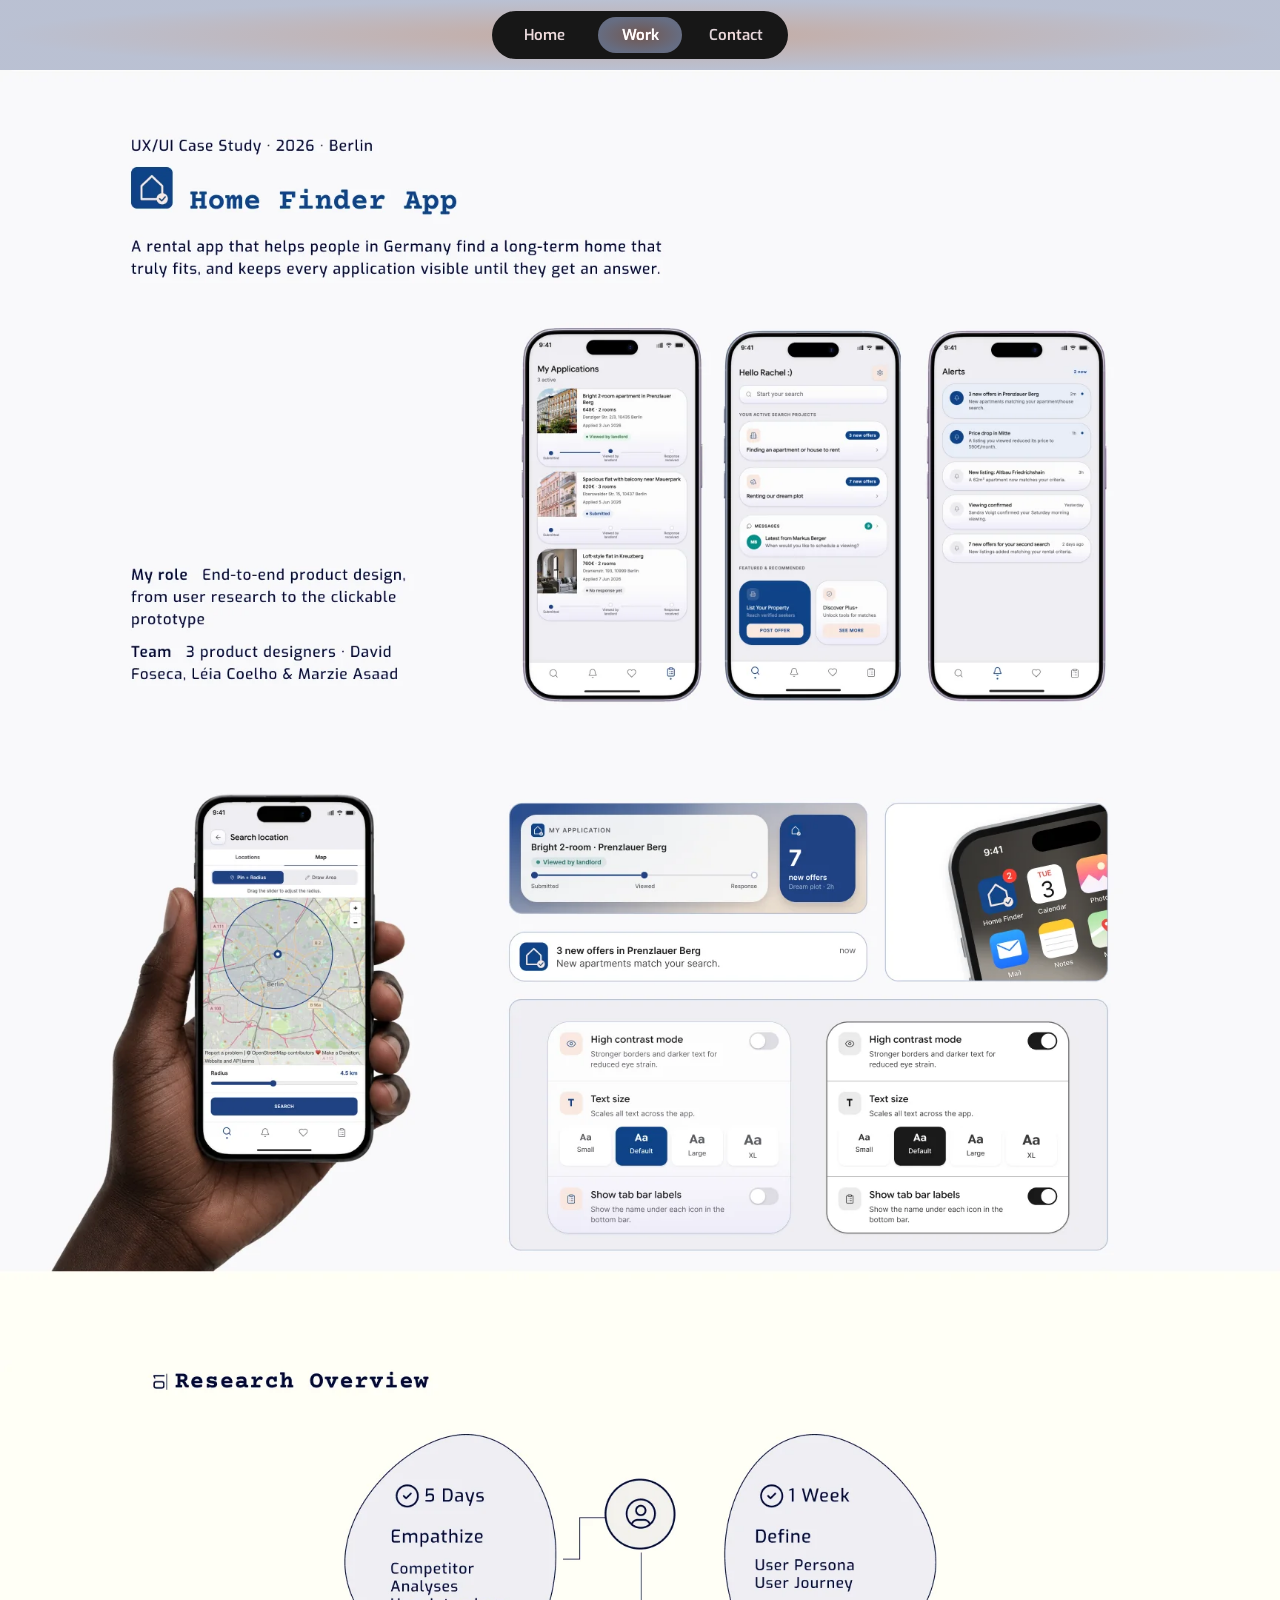
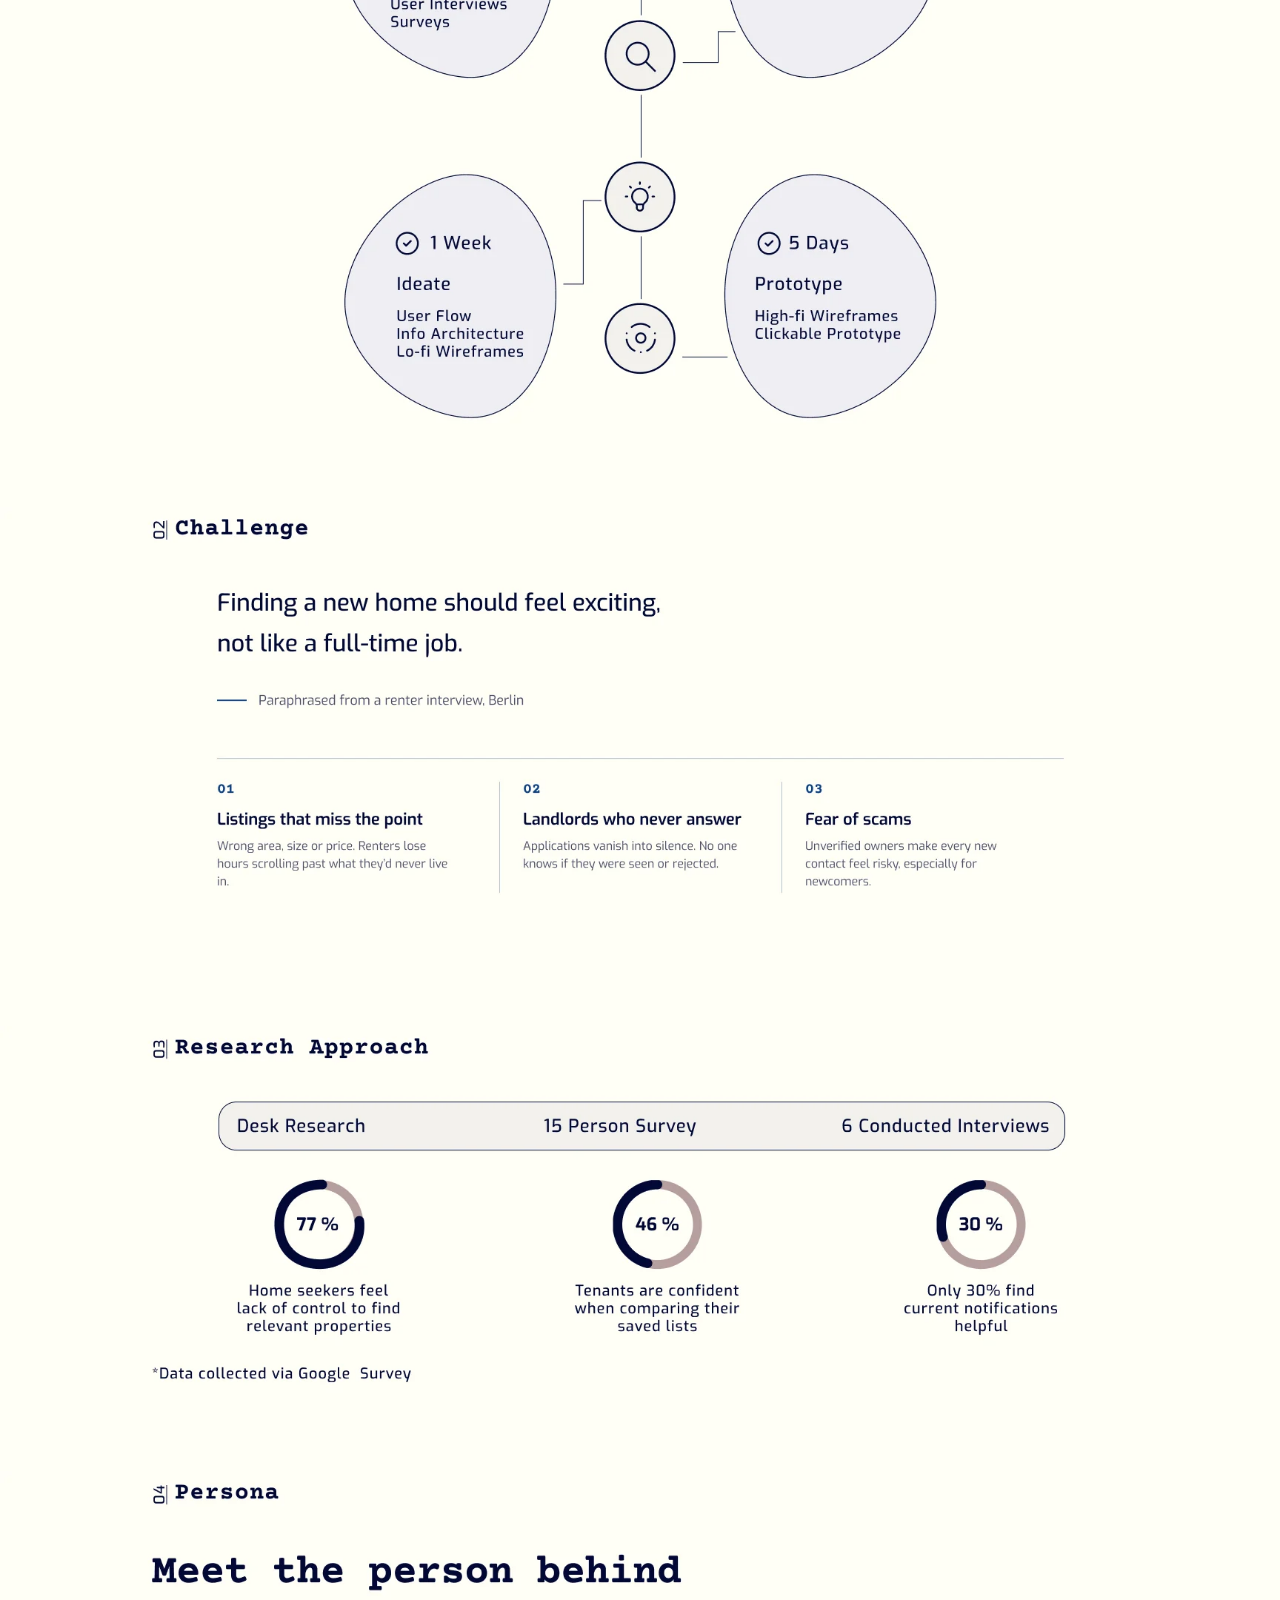
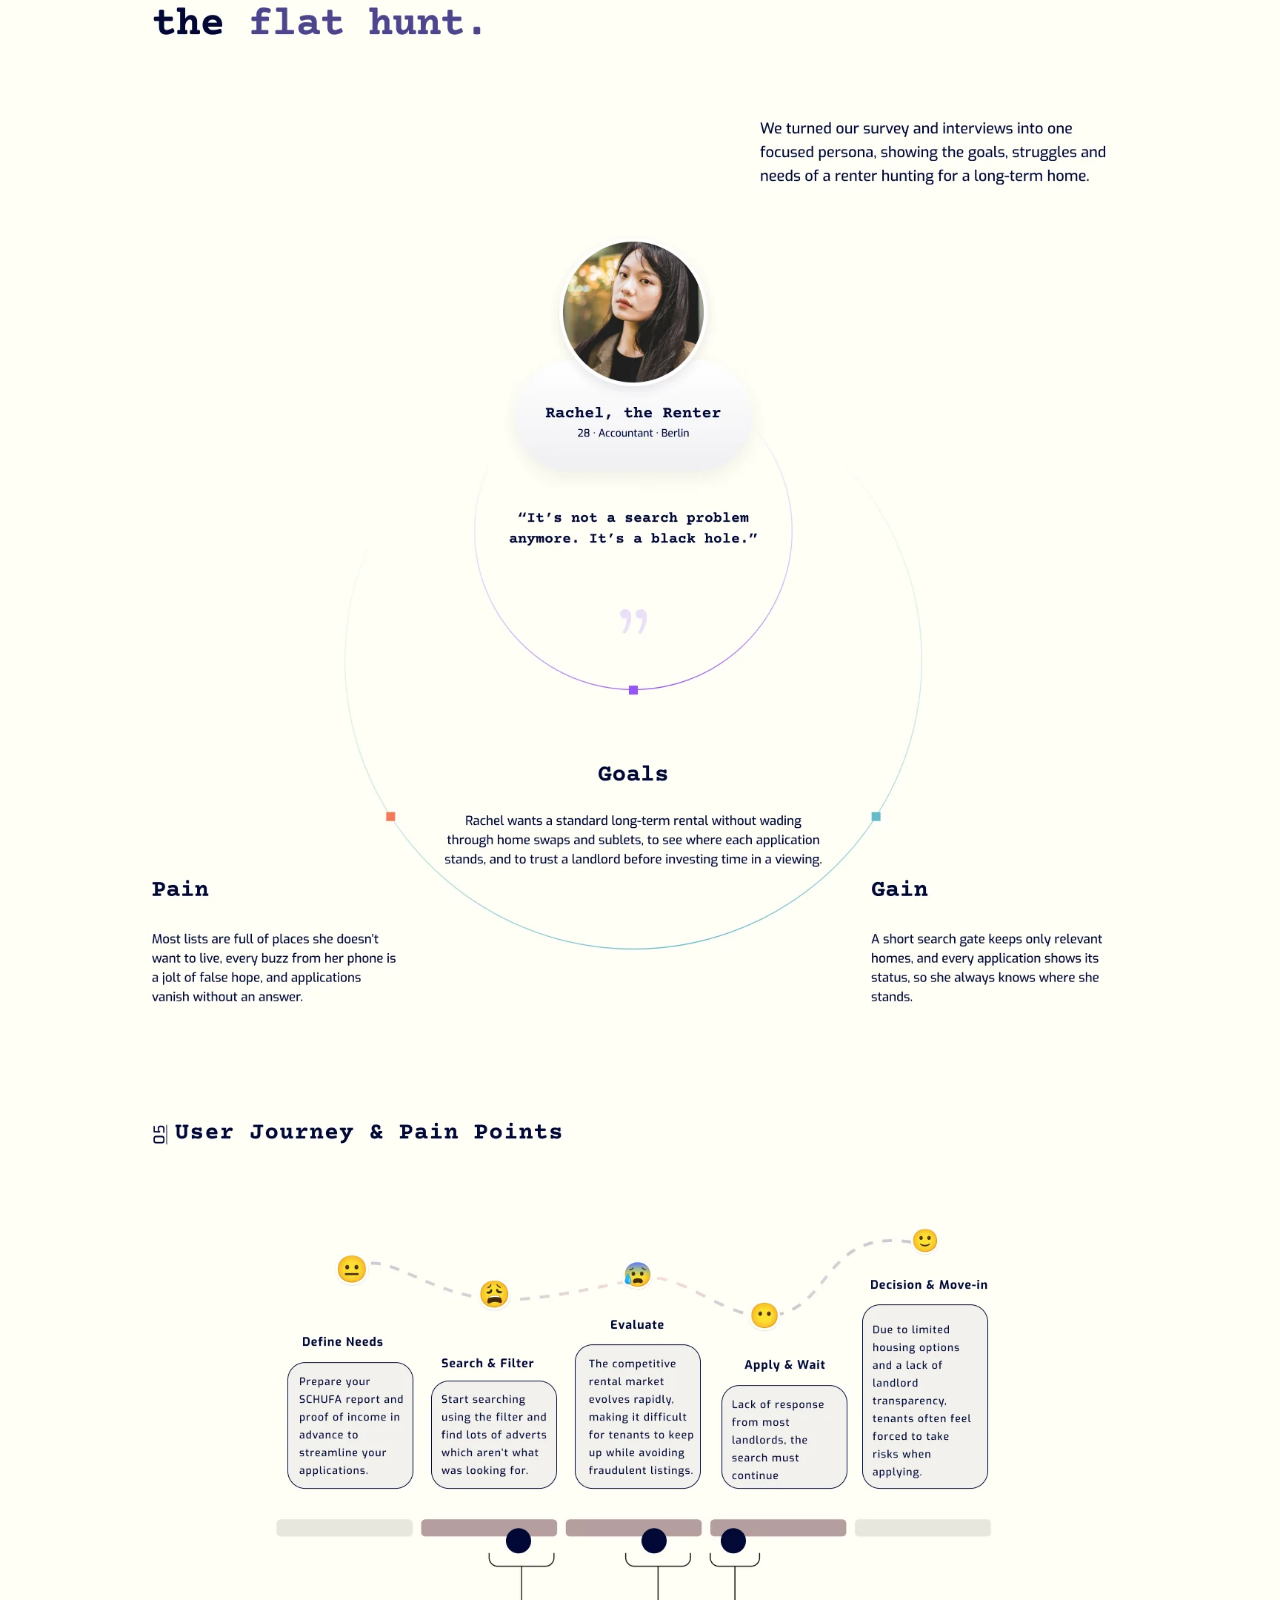
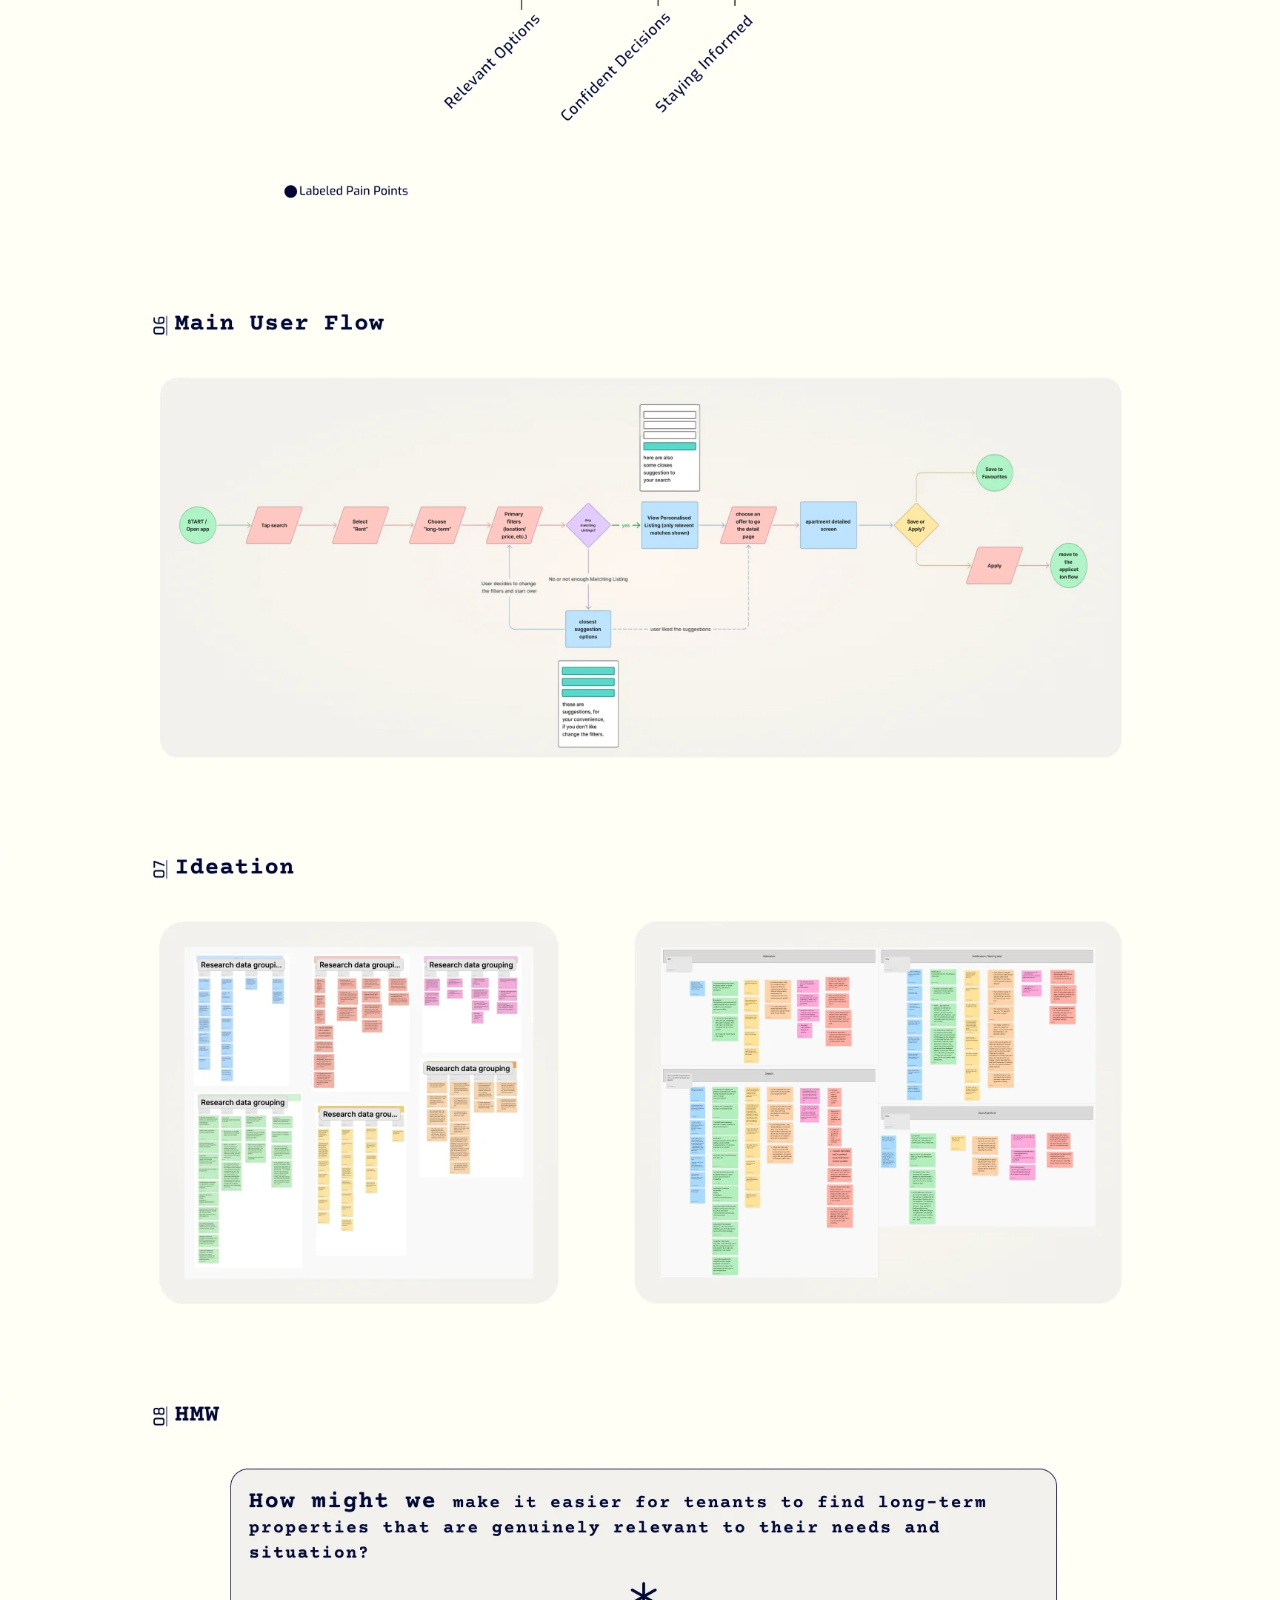
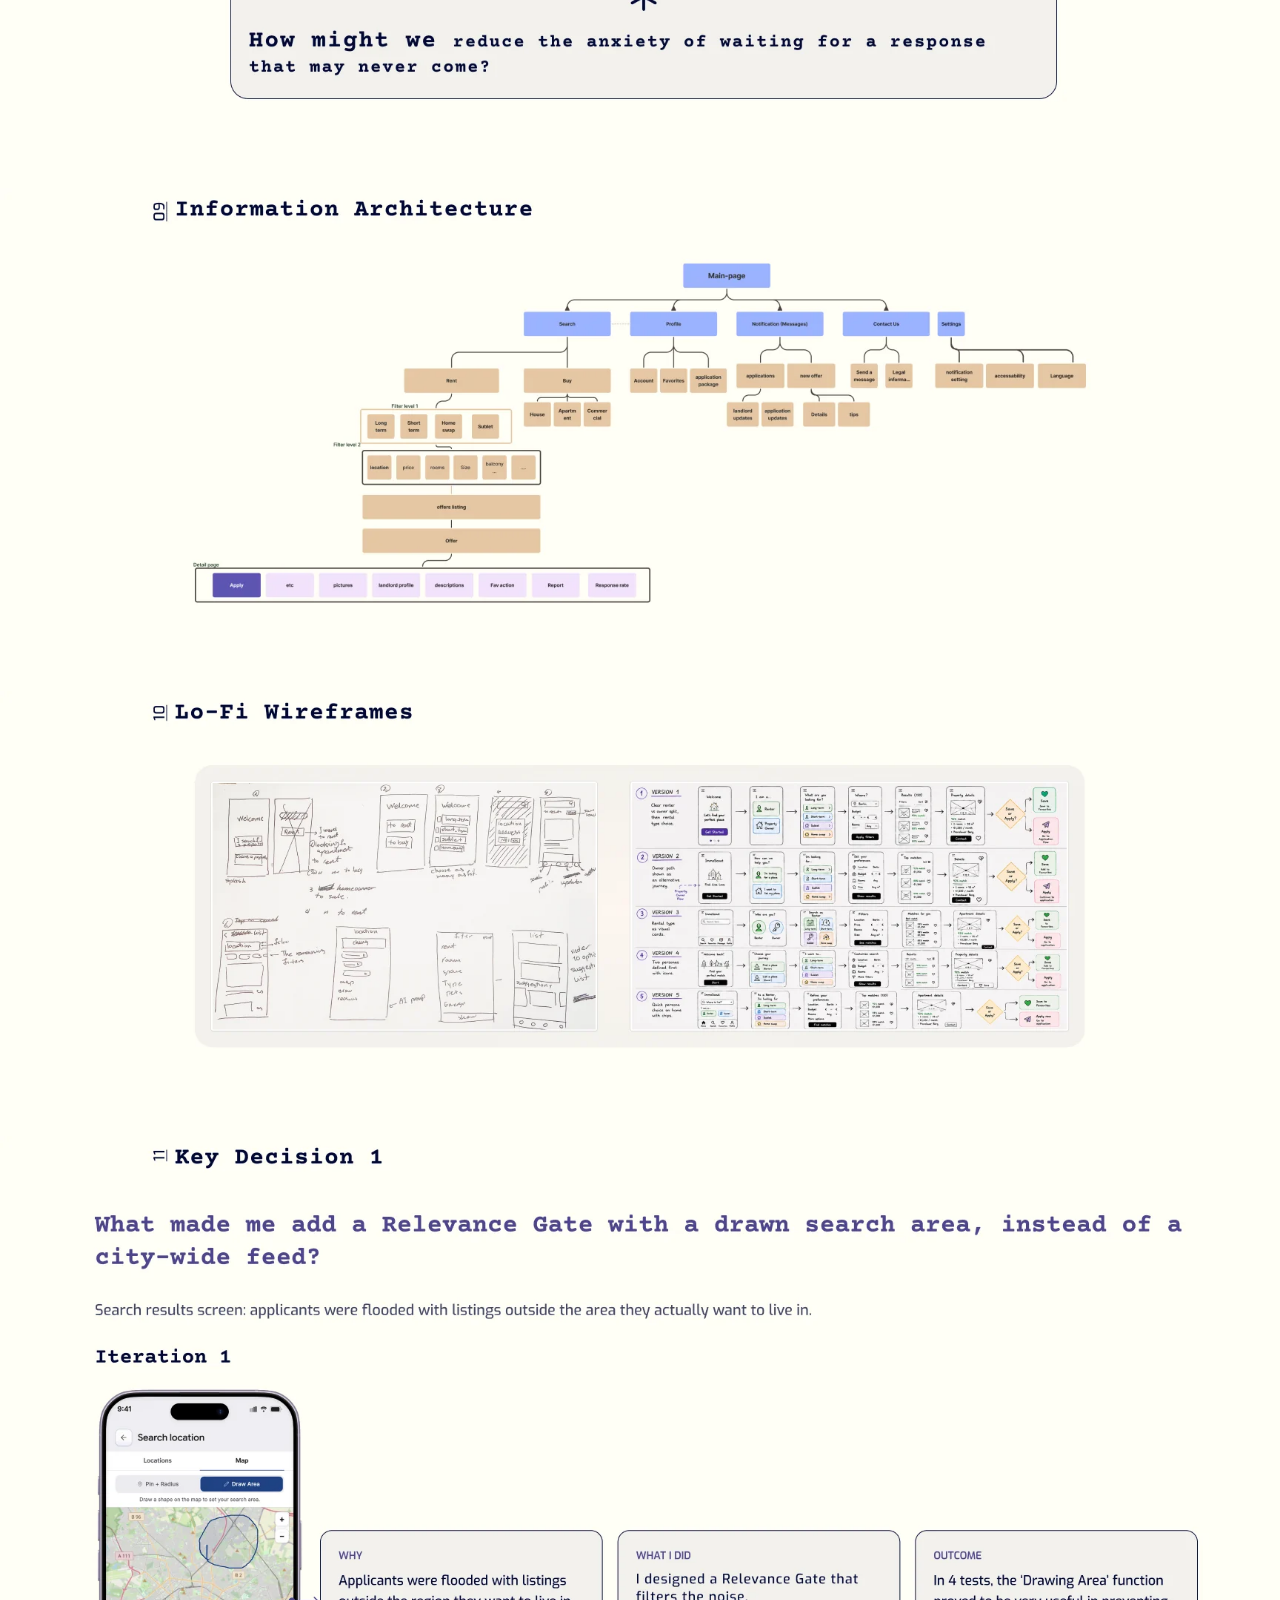
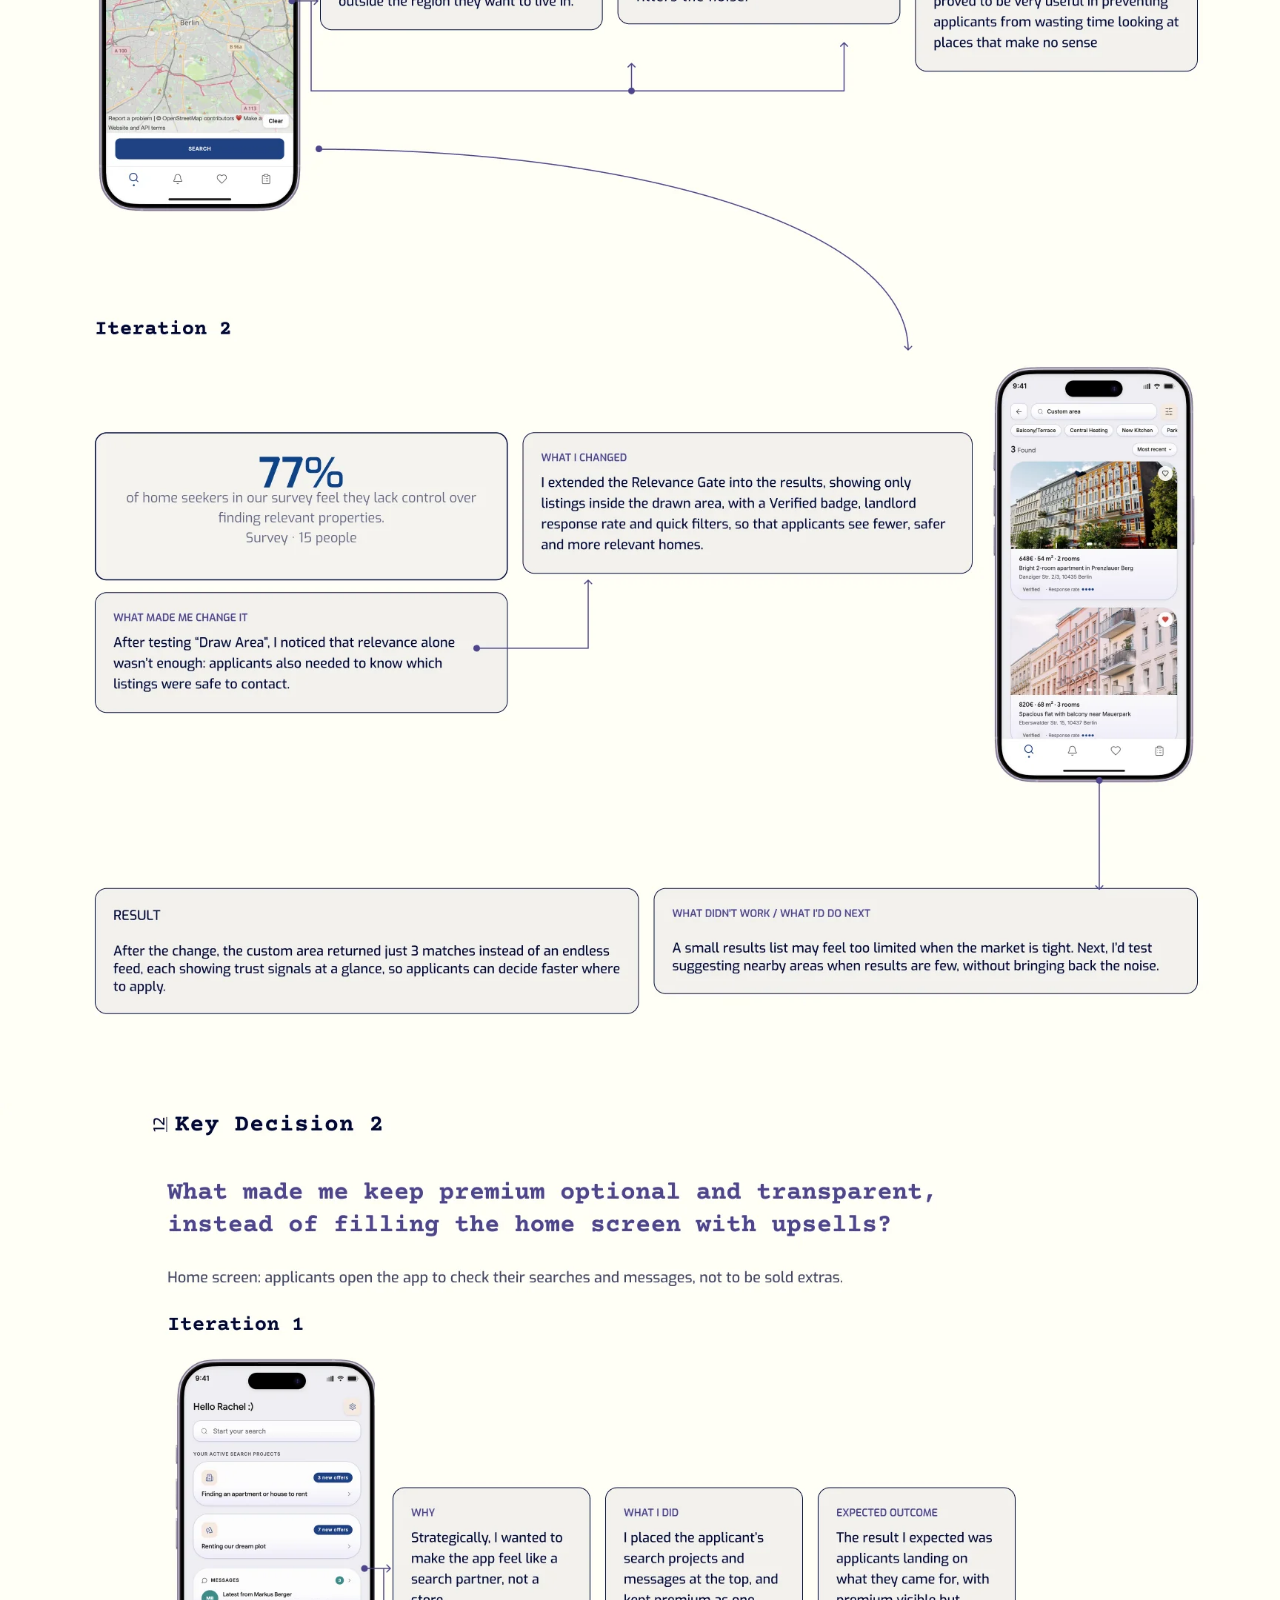
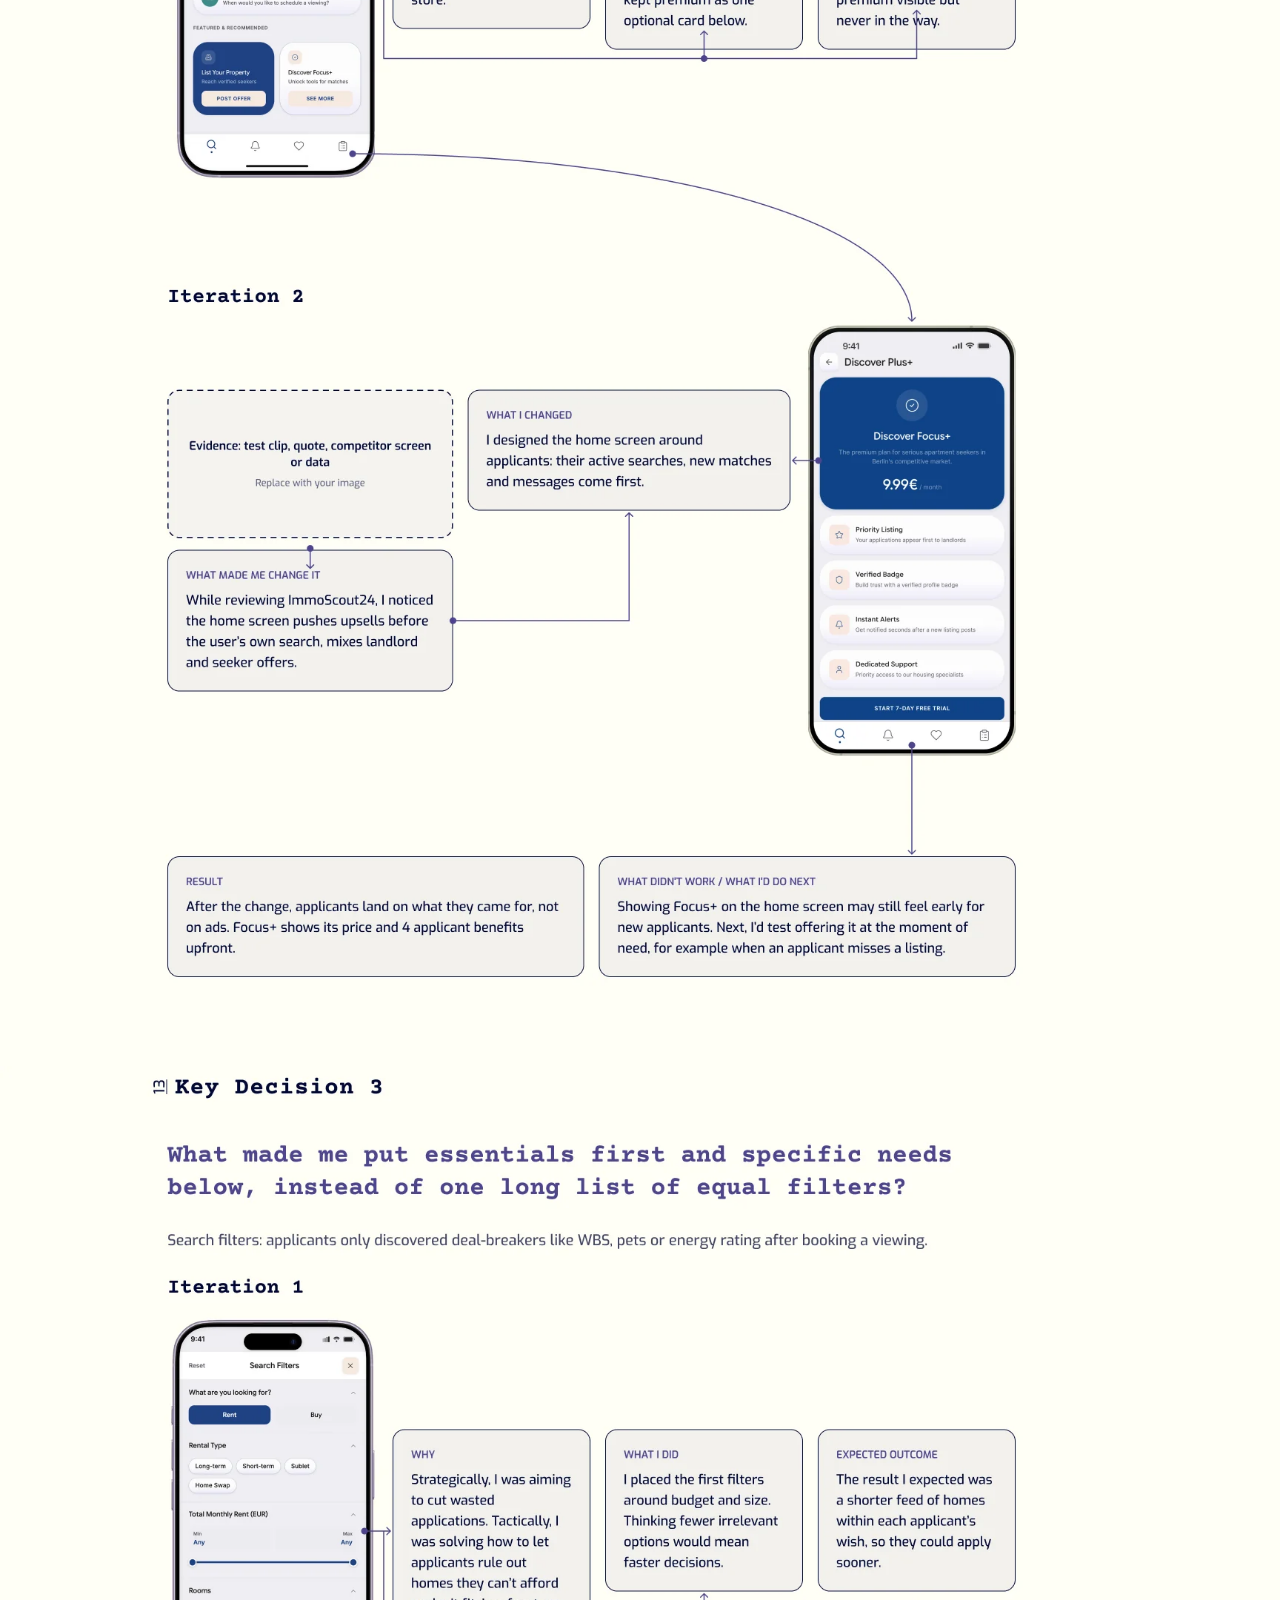
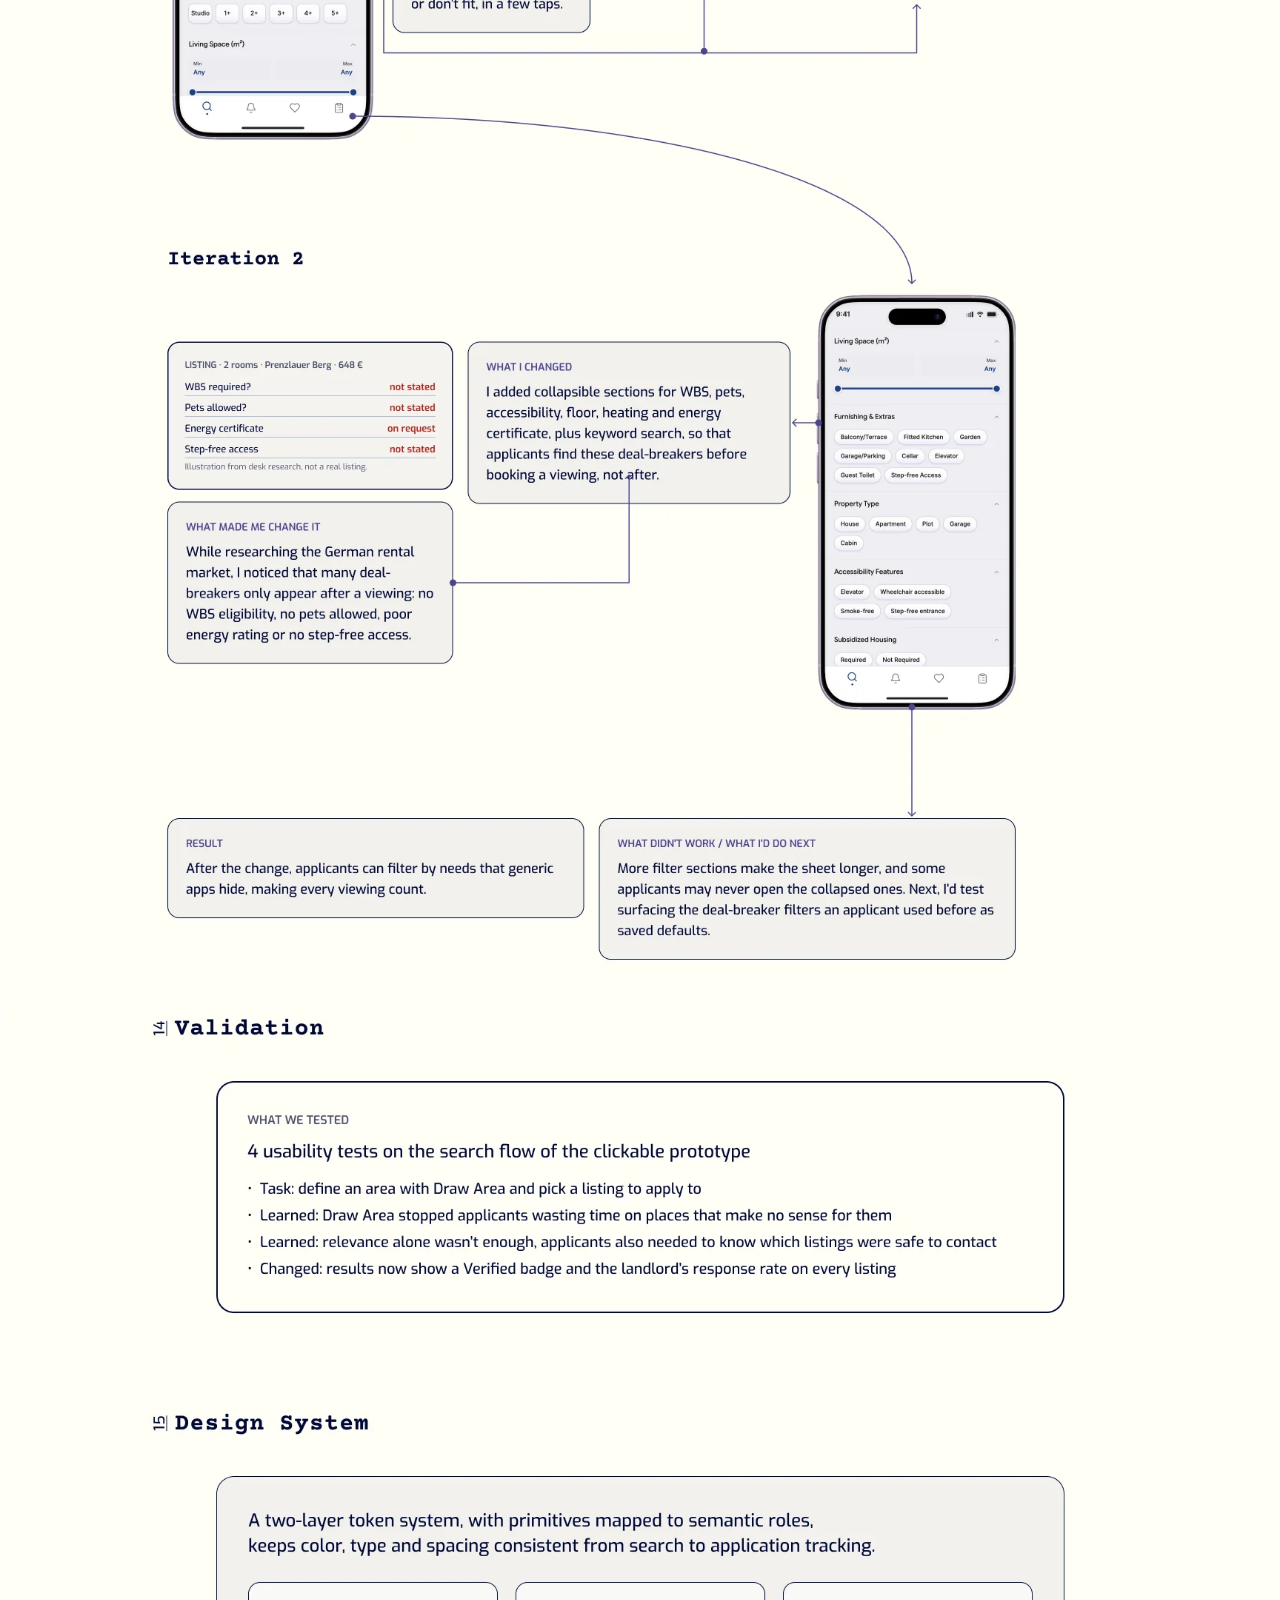
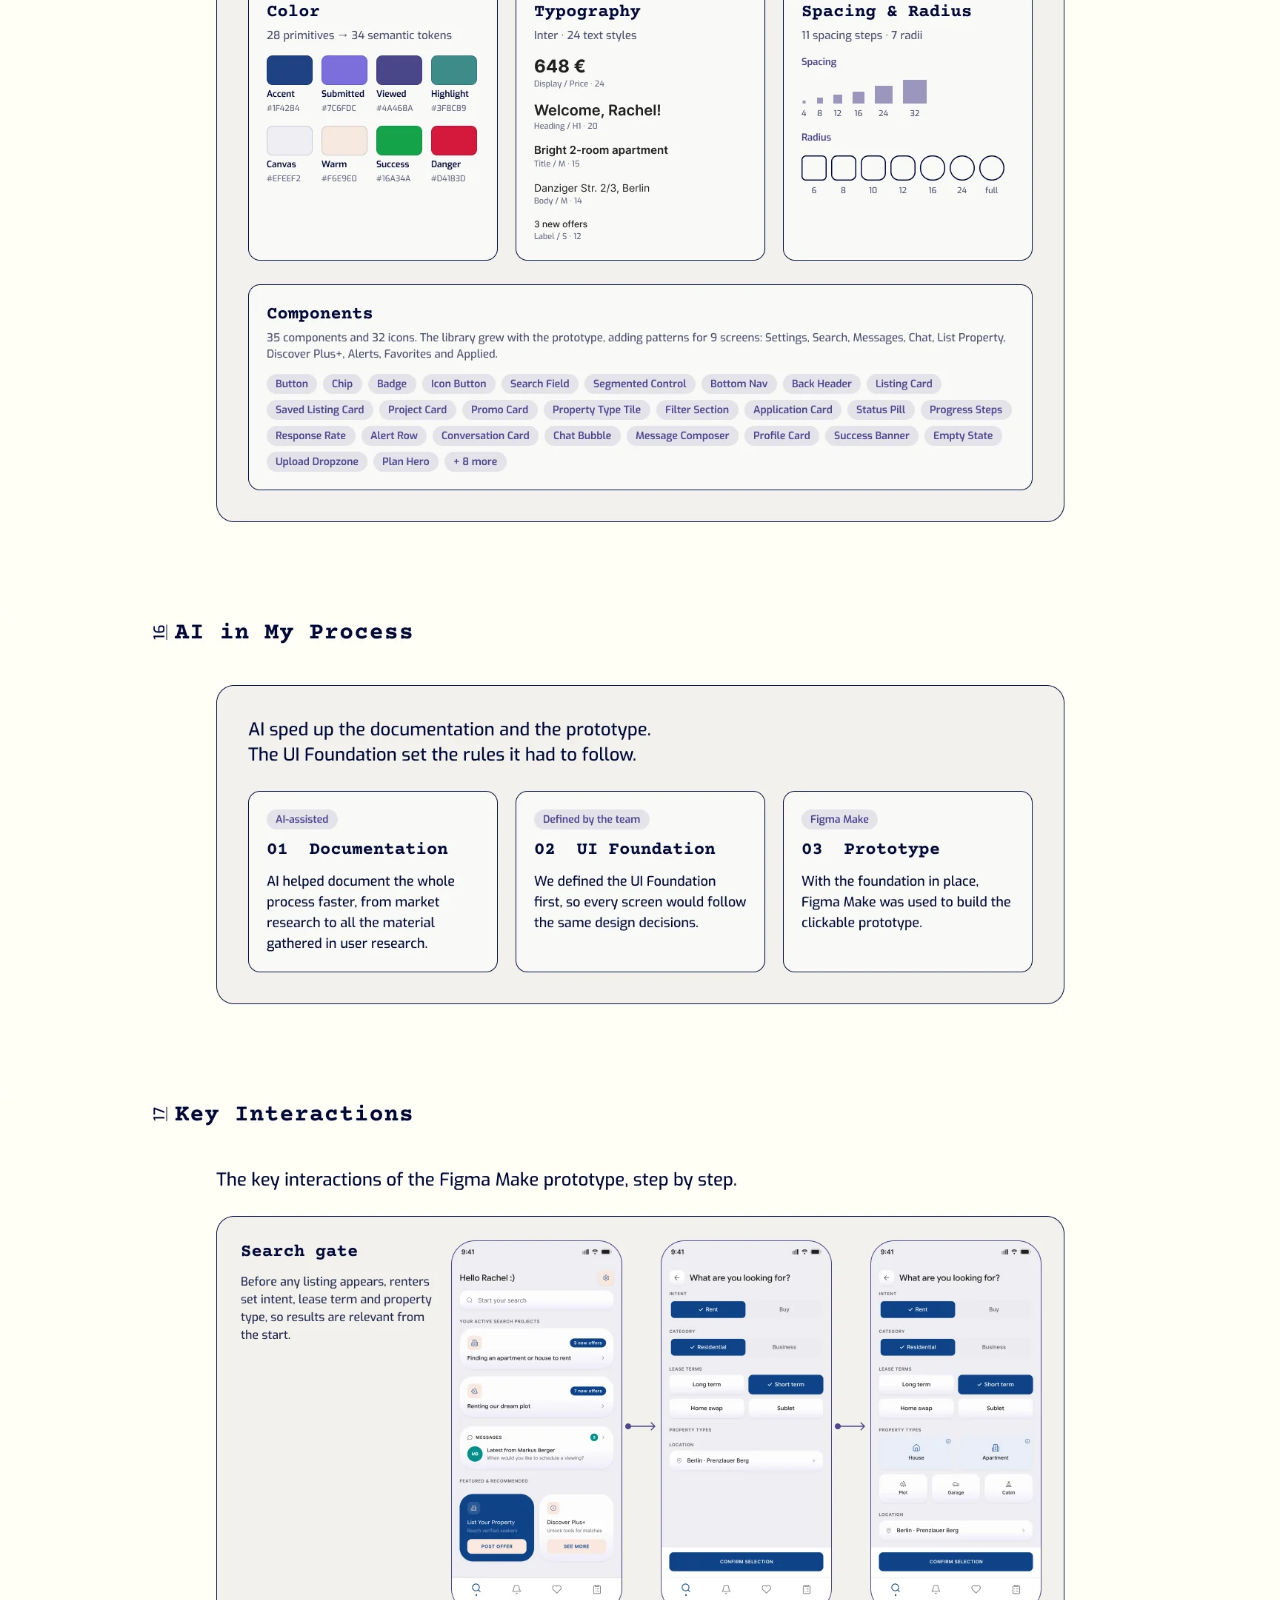
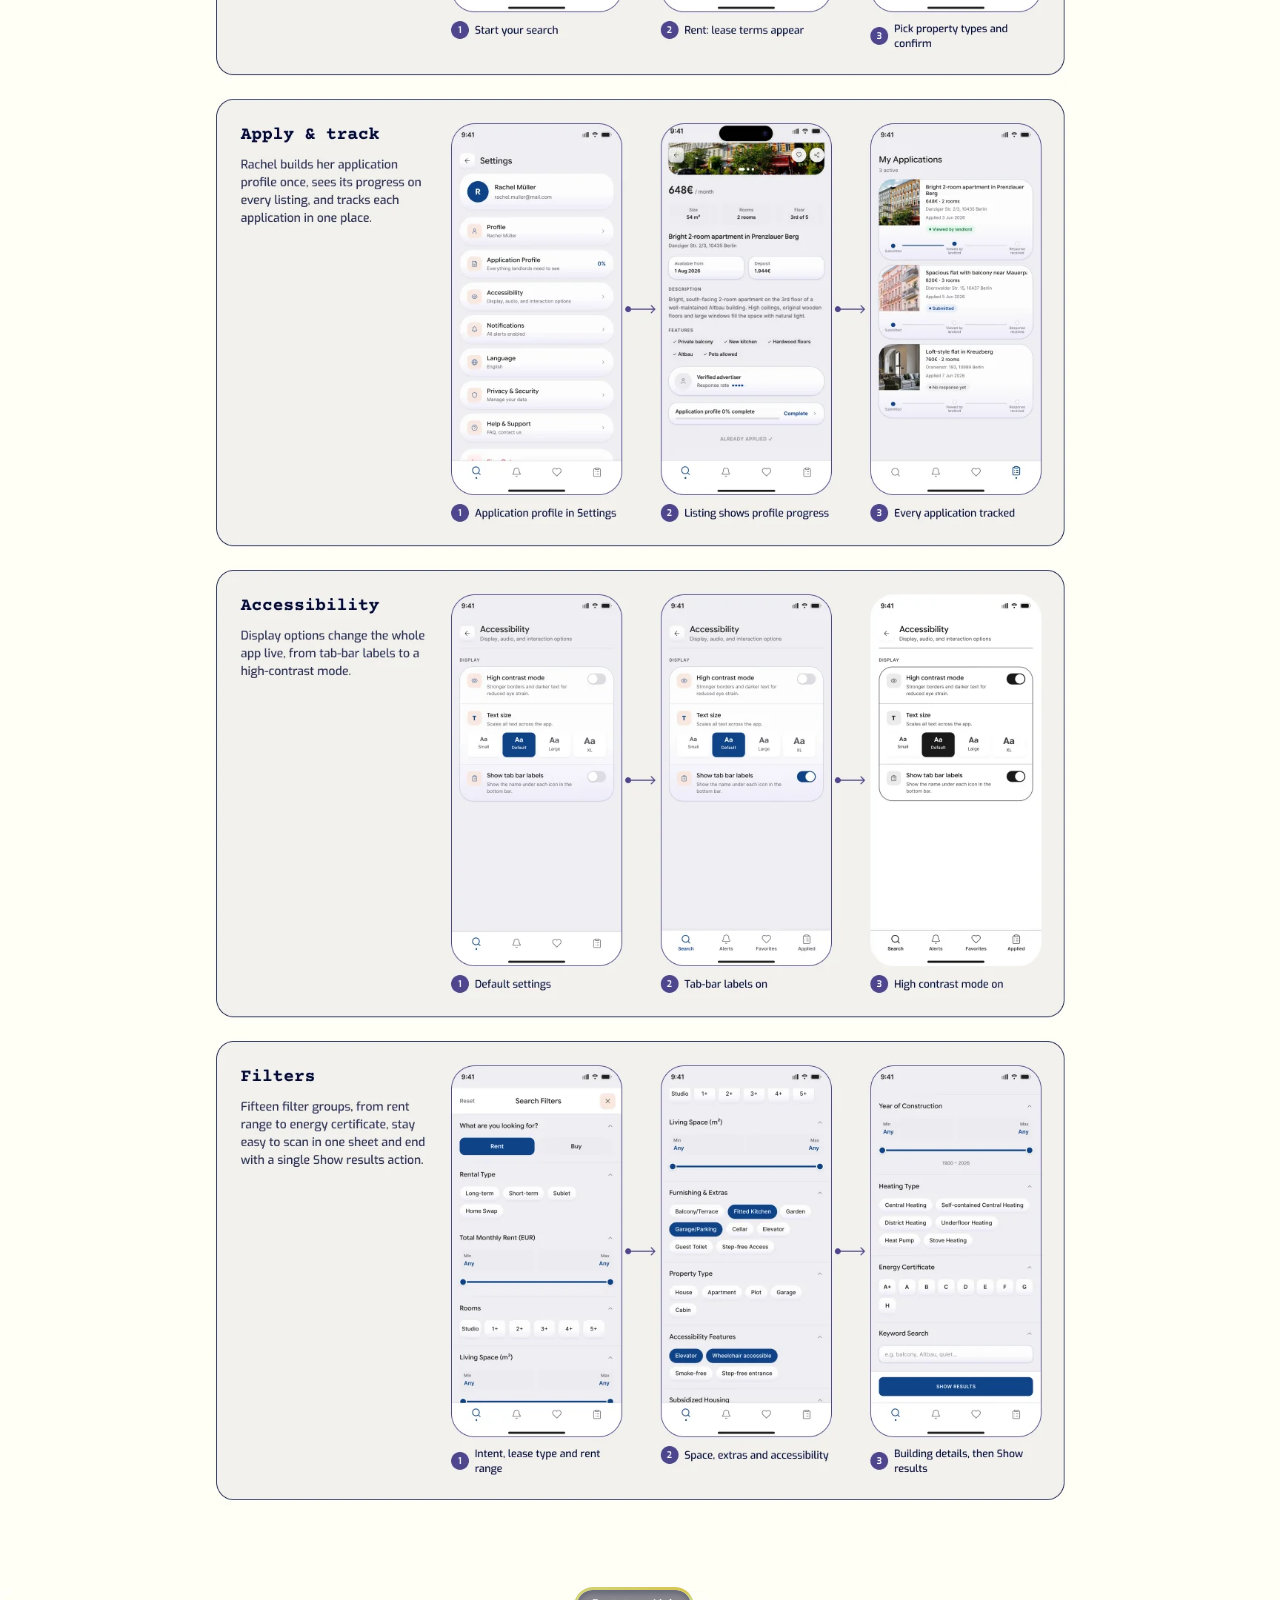
==== case-study-home-finder.html @ fa4cd719 "Contact page: ornament behind the form (Figma Contact v2) Co-Authored-By: Claude Opus 5.5 <noreply@a" ====
<!DOCTYPE html>
<html lang="en">
<head>
  <meta charset="utf-8">
  <meta name="viewport" content="width=device-width, initial-scale=1">
  <title>Home-Finder App — UX/UI case study — Sxoiu Coelho</title>
  <meta name="description" content="Home-Finder: a rental app that helps people in Germany find a long-term home that truly fits.">
  <link rel="icon" href="data:,">
  <link rel="stylesheet" href="styles.css?v=202611201252">
  <link rel="stylesheet" href="pages.css?v=202611201252">
</head>
<body>
<header class="menubar">
  <nav class="menu" aria-label="Main" style="--tab:1">
    <span class="menu__indicator"></span>
    <a class="menu__tab" href="index.html">Home</a>
    <a class="menu__tab is-active" href="index.html#work" aria-current="page">Work</a>
    <a class="menu__tab" href="contact.html">Contact</a>
  </nav>
</header>

<div class="page">
  
  <main class="page__main study">
    <h1 class="visually-hidden">Home-Finder App — UX/UI case study</h1>
    <div class="study__sections">
      <picture><source media="(max-width: 820px)" srcset="assets/case/homefinder-m-01.webp" width="465" height="3062"><img src="assets/case/homefinder-d-01.webp" width="1728" height="1741" alt="Home-Finder App — UX/UI case study — Hero"></picture>
      <picture><source media="(max-width: 820px)" srcset="assets/case/homefinder-m-02.webp" width="465" height="579"><img src="assets/case/homefinder-d-02.webp" width="1728" height="1009" alt="Home-Finder App — UX/UI case study — Research overview" loading="lazy"></picture>
      <picture><source media="(max-width: 820px)" srcset="assets/case/homefinder-m-03.webp" width="465" height="965"><img src="assets/case/homefinder-d-03.webp" width="1728" height="701" alt="Home-Finder App — UX/UI case study — Challenge" loading="lazy"></picture>
      <picture><source media="(max-width: 820px)" srcset="assets/case/homefinder-m-04.webp" width="465" height="1268"><img src="assets/case/homefinder-d-04.webp" width="1728" height="601" alt="Home-Finder App — UX/UI case study — Research approach" loading="lazy"></picture>
      <picture><source media="(max-width: 820px)" srcset="assets/case/homefinder-m-05.webp" width="465" height="1433"><img src="assets/case/homefinder-d-05.webp" width="1728" height="1673" alt="Home-Finder App — UX/UI case study — Persona" loading="lazy"></picture>
      <picture><source media="(max-width: 820px)" srcset="assets/case/homefinder-m-06.webp" width="465" height="910"><img src="assets/case/homefinder-d-06.webp" width="1728" height="1068" alt="Home-Finder App — UX/UI case study — User journey" loading="lazy"></picture>
      <picture><source media="(max-width: 820px)" srcset="assets/case/homefinder-m-07.webp" width="465" height="728"><img src="assets/case/homefinder-d-07.webp" width="1728" height="734" alt="Home-Finder App — UX/UI case study — User flow" loading="lazy"></picture>
      <picture><source media="(max-width: 820px)" srcset="assets/case/homefinder-m-08.webp" width="465" height="695"><img src="assets/case/homefinder-d-08.webp" width="1728" height="739" alt="Home-Finder App — UX/UI case study — Ideation" loading="lazy"></picture>
      <picture><source media="(max-width: 820px)" srcset="assets/case/homefinder-m-09.webp" width="465" height="709"><img src="assets/case/homefinder-d-09.webp" width="1728" height="533" alt="Home-Finder App — UX/UI case study — How might we" loading="lazy"></picture>
      <picture><source media="(max-width: 820px)" srcset="assets/case/homefinder-m-10.webp" width="465" height="686"><img src="assets/case/homefinder-d-10.webp" width="1728" height="680" alt="Home-Finder App — UX/UI case study — Information architecture" loading="lazy"></picture>
      <picture><source media="(max-width: 820px)" srcset="assets/case/homefinder-m-11.webp" width="465" height="585"><img src="assets/case/homefinder-d-11.webp" width="1728" height="600" alt="Home-Finder App — UX/UI case study — Lo-fi wireframes" loading="lazy"></picture>
      <picture><source media="(max-width: 820px)" srcset="assets/case/homefinder-m-12.webp" width="465" height="3969"><img src="assets/case/homefinder-d-12.webp" width="1728" height="2116" alt="Home-Finder App — UX/UI case study — Key decision 1" loading="lazy"></picture>
      <picture><source media="(max-width: 820px)" srcset="assets/case/homefinder-m-13.webp" width="465" height="3938"><img src="assets/case/homefinder-d-13.webp" width="1728" height="2109" alt="Home-Finder App — UX/UI case study — Key decision 2" loading="lazy"></picture>
      <picture><source media="(max-width: 820px)" srcset="assets/case/homefinder-m-14.webp" width="465" height="4027"><img src="assets/case/homefinder-d-14.webp" width="1728" height="2081" alt="Home-Finder App — UX/UI case study — Key decision 3" loading="lazy"></picture>
      <picture><source media="(max-width: 820px)" srcset="assets/case/homefinder-m-15.webp" width="465" height="573"><img src="assets/case/homefinder-d-15.webp" width="1728" height="533" alt="Home-Finder App — UX/UI case study — Validation" loading="lazy"></picture>
      <picture><source media="(max-width: 820px)" srcset="assets/case/homefinder-m-16.webp" width="465" height="3900"><img src="assets/case/homefinder-d-16.webp" width="1728" height="1092" alt="Home-Finder App — UX/UI case study — Design system" loading="lazy"></picture>
      <picture><source media="(max-width: 820px)" srcset="assets/case/homefinder-m-17.webp" width="465" height="454"><img src="assets/case/homefinder-d-17.webp" width="1728" height="651" alt="Home-Finder App — UX/UI case study — AI in my process" loading="lazy"></picture>
      <picture><source media="(max-width: 820px)" srcset="assets/case/homefinder-m-18.webp" width="465" height="3994"><img src="assets/case/homefinder-d-18.webp" width="1728" height="2830" alt="Home-Finder App — UX/UI case study — Key interactions" loading="lazy"></picture>
      <div class="study__slide">
  <picture><source media="(max-width: 820px)" srcset="assets/case/homefinder-m-19.webp" width="465" height="160"><img src="assets/case/homefinder-d-19.webp" width="1728" height="140" alt="Home-Finder App — UX/UI case study — End" loading="lazy"></picture>
        <a class="study__link" style="--dx:778;--dy:0;--dw:155;--mx:20;--my:0;--mw:155" href="https://coelhoxs.github.io/HomeFinder/" target="_blank" rel="noopener"><span class="pill pill--fit">Prototype Link</span></a>
      </div>
    </div>
    <nav class="study__nav">
      <a class="pill" href="ux.html">← All case studies</a>
      <a class="pill" href="case-study-wimb.html">Where is My Break? →</a>
    </nav>
  </main>
  <div class="footer-bar"></div>
</div>

<dialog class="lightbox"><img src="" alt=""><button class="lightbox__close" aria-label="Close">×</button></dialog>
<script src="script.js?v=202611201252"></script>
</body>
</html>
---- styles.css ----
/* ==========================================================
   Sxoiu Coelho — portfolio. Built from Figma file "Website"
   Desktop frame: Homescreen (1728px)  ·  Mobile frame: Home – Phone (new) (390px)
   ========================================================== */

@font-face { font-family: "Courier Prime"; font-weight: 700; font-display: swap; src: url("assets/fonts/courier-prime-latin-700-normal.woff2") format("woff2"); }
@font-face { font-family: "Exo"; font-weight: 500; font-display: swap; src: url("assets/fonts/exo-latin-500-normal.woff2") format("woff2"); }
@font-face { font-family: "Exo"; font-weight: 600; font-display: swap; src: url("assets/fonts/exo-latin-600-normal.woff2") format("woff2"); }

:root {
  /* UI Foundation tokens (from Figma variables) */
  --cream: #fffef5;
  --off-white: #fdfcfc;
  --dusk-mauve: #9c8d98;
  --blush: #f8dfdf;
  /* strokedefault (Figma, Nov 19 23:27): angular sweep from 3 o'clock, light green → yellow-green → olive gold */
  --stroke-default: conic-gradient(from 90deg, #c5e6b1 0.0%, #c6e3a7 4.17%, #c7e0a0 8.33%, #c8df9d 12.5%, #c8dd9a 16.67%, #c9de99 20.83%, #cadd97 25.0%, #c9dc94 29.17%, #c9db92 33.33%, #cbdb91 37.5%, #cddb8e 41.67%, #ced988 45.83%, #cfd57d 50.0%, #d1d173 54.17%, #d3d06e 58.33%, #d3ce69 62.5%, #d3cd67 66.67%, #d4cd65 70.83%, #d5cd64 75.0%, #d4cb62 79.17%, #d5cb60 83.33%, #d4c95c 87.5%, #d6c959 91.67%, #d6c652 95.83%, #c5e6b1 100%);
  /* strokehover: angular sweep, grey → warm taupe (64% over the fill) */
  --stroke-hover: conic-gradient(from 90deg, #b2b8b9 0.0%, #b6bbb8 4.17%, #b6b9b5 8.33%, #b6b8b3 12.5%, #b6b8b2 16.67%, #b6b7b1 20.83%, #b6b7b0 25.0%, #b7b6af 29.17%, #b7b6af 33.33%, #b7b5ad 37.5%, #b7b5ab 41.67%, #b7b3a8 45.83%, #b2aba0 50.0%, #a9a096 54.17%, #a79d92 58.33%, #a79c8f 62.5%, #a69b8e 66.67%, #a69b8e 70.83%, #a69a8d 75.0%, #a79a8c 79.17%, #a79a8b 83.33%, #a7998a 87.5%, #a89888 91.67%, #ac9b87 95.83%, #b2b8b9 100%);
  --text3: #020937;
  --muted: #666b78;
  --ink: #17171c;
  --menu-black: #171717;
  --space-10: 10px;
  --space-12: 12px;
  --space-24: 24px;
  --radius-pill: 36px;
  --radius-bar: 24px;

  /* Foundation / Gradient Dusk (radial, layer opacity 64%) */
  --gradient-dusk: radial-gradient(closest-side, rgba(165,123,112,.64) 0%, rgba(156,141,152,.64) 50%, rgba(147,158,191,.64) 100%);
  --gradient-blush-text: radial-gradient(closest-side, #f8dfdf 0%, #cccad3 100%);

  --font-display: "Courier Prime", "Courier New", monospace;
  --font-body: "Exo", system-ui, sans-serif;
  --nums: "lnum" 1, "tnum" 1;
}

*, *::before, *::after { box-sizing: border-box; }
html { scroll-behavior: smooth; }
body {
  margin: 0;
  background: var(--cream);
  color: var(--text3);
  font-family: var(--font-body);
  -webkit-font-smoothing: antialiased;
  overflow-x: hidden;
}
img { display: block; }
button { font: inherit; color: inherit; background: none; border: 0; padding: 0; cursor: pointer; }
a { color: inherit; text-decoration: none; }
h1, h2, h3, p { margin: 0; }
:focus-visible { outline: 2px solid var(--text3); outline-offset: 3px; }

/* ---------- Pill button (Figma: Button component, variants Default + hover) ---------- */
.pill {
  /* Default: fill #6A6774 at 80% · text color/off-white · stroke "strokedefault" */
  --pill-fill: rgba(106, 103, 116, .8);
  --pill-text: var(--off-white);
  position: relative;
  isolation: isolate;
  display: inline-flex;
  align-items: center;
  justify-content: center;
  /* 44px box + 4px CENTER stroke = 48px visual; -2px margin keeps the 44px layout box */
  height: 48px;
  margin: -2px;
  padding: 0 20px;
  border: 4px solid transparent;
  border-radius: var(--radius-pill);
  background: var(--pill-fill) padding-box;
  box-shadow: inset 0 4px 4px rgba(12, 26, 61, .25);
  color: var(--pill-text);
  font: 600 16px/24px var(--font-body);
  letter-spacing: .15px;
  font-feature-settings: var(--nums);
  white-space: nowrap;
  transition: background-color .25s ease-out, color .25s ease-out, box-shadow .25s ease-out, transform .12s ease-out;
}
/* strokes drawn as rings so they can cross-fade between states */
.pill::before, .pill::after {
  content: "";
  position: absolute;
  inset: -4px;
  z-index: -1;
  padding: 4px;
  border-radius: inherit;
  -webkit-mask: linear-gradient(#000 0 0) content-box, linear-gradient(#000 0 0);
  -webkit-mask-composite: xor;
  mask-composite: exclude;
  pointer-events: none;
  transition: opacity .25s;
}
.pill::before { background: var(--stroke-default); }
.pill::after { inset: -2px; background: var(--stroke-hover); opacity: 0; }

/* Hover + pressed (Figma: "While pressing → Change to hover"):
   fill #EAF2A7 at 80% · text #3A3974 · stroke "strokehover" at 64% · glass effect */
.pill:hover, .pill:focus-visible, .pill:active {
  --pill-fill: rgba(234, 242, 167, .8);
  --pill-text: #3a3974;
  -webkit-backdrop-filter: blur(4px);
  backdrop-filter: blur(4px);
  box-shadow: inset 0 4px 4px rgba(12, 26, 61, .25), inset 1px 1px 1px rgba(255, 255, 255, .6), inset -1px -1px 1px rgba(255, 255, 255, .25);
}
.pill:hover::before, .pill:focus-visible::before, .pill:active::before { opacity: 0; }
.pill:hover::after, .pill:focus-visible::after, .pill:active::after { opacity: 1; }
.pill:active { transform: scale(.97); }
.pill { -webkit-tap-highlight-color: transparent; }
.pill--full { width: calc(100% + 4px); padding: 0 12px; }

/* ---------- Menu bar (Menu Bar component) ---------- */
.menubar {
  position: fixed;
  inset: 0 0 auto 0;
  z-index: 50;
  height: 70px;
  display: flex;
  align-items: center;
  justify-content: center;
  background: var(--gradient-dusk), var(--cream);
}
.menu {
  position: relative;
  display: flex;
  width: 296px;
  height: 48px;
  padding: 4px;
  border-radius: 24px;
  background: var(--menu-black);
  overflow: hidden;
}
.menu__indicator {
  /* Figma Menu Bar · Indicator: 84×36, centered in its 96px tab (6px inset) */
  position: absolute;
  top: 6px; left: 10px;
  width: 84px; height: 36px;
  border-radius: 18px;
  background: var(--gradient-dusk);
  transform: translateX(calc(var(--tab, 0) * 96px));
  transition: transform .35s cubic-bezier(.4, 0, .2, 1);
}
.menu__tab {
  position: relative;
  width: 96px; height: 40px;
  display: flex; align-items: center; justify-content: center;
  font: 600 15px/normal var(--font-body);
  background: var(--gradient-blush-text);
  -webkit-background-clip: text;
  background-clip: text;
  color: transparent;
  transition: color .3s;
}
.menu__tab.is-active { color: var(--off-white); }

/* ---------- Footer bar ---------- */
.footer-bar { background: var(--gradient-dusk), var(--cream); }

/* ---------- Typewriter headline ---------- */
.typewriter .ch {
  opacity: 0;
  animation: type-in 44s linear infinite both;
}
@keyframes type-in {
  0% { opacity: 0; }
  0.11% { opacity: 1; }      /* 50ms per character, as in Figma */
  99.9% { opacity: 1; }
  100% { opacity: 0; }
}
@media (prefers-reduced-motion: reduce) {
  .typewriter .ch { animation: none; opacity: 1; }
  html { scroll-behavior: auto; }
}

/* ==========================================================
   CAROUSEL (Phone Mockup Carousel) — authored at desktop size
   ========================================================== */
.carousel {
  position: relative;
  width: 1063.797px;
  height: 645.37px;
  overflow: hidden;
}
.carousel__stage { position: absolute; inset: 0 0 auto 0; height: 602.818px; }
.phone {
  position: absolute;
  top: 62.94px;
  left: 0;
  width: 265.949px;
  height: 558.493px;
  border-radius: 39.892px;
  background: var(--ink);
  overflow: hidden;
  opacity: .45;
  transform-origin: 0 0;
  transform: scale(.78667);
  transition: left .5s cubic-bezier(.4, 0, .2, 1), top .5s cubic-bezier(.4, 0, .2, 1),
              transform .5s cubic-bezier(.4, 0, .2, 1), opacity .5s, box-shadow .5s;
}
.phone.is-active {
  top: 3.55px;
  opacity: 1;
  transform: none;
  cursor: default;
  box-shadow: 0 21.276px 42.552px -7.092px rgba(0, 0, 0, .22);
  z-index: 1;
}
.phone__screen {
  position: absolute;
  top: 9.31px; left: 9.31px;
  width: 247.333px; height: 539.877px;
  border-radius: 31.914px;
  overflow: hidden;
}
.phone__screen img { width: 100%; height: 100%; object-fit: cover; }
.phone__island {
  position: absolute;
  top: 17.29px; left: 93.08px;
  width: 79.785px; height: 22.606px;
  border-radius: 13.297px;
  background: var(--ink);
}
.carousel__arrow {
  position: absolute;
  top: 261.52px;
  z-index: 2;
  width: 42.552px; height: 42.552px;
  border: .886px solid #e0e3e8;
  border-radius: 21.276px;
  box-shadow: 0 1.773px 7.092px rgba(0, 0, 0, .12);
  background:
    radial-gradient(closest-side, rgba(223,213,236,.32) 39.9%, rgba(246,255,232,.64) 100%),
    linear-gradient(0deg, rgba(176,187,167,.04) 80%, rgba(238,236,247,.04) 100%);
  overflow: hidden;
  transition: transform .2s;
}
.carousel__arrow:hover { transform: scale(1.06); }
.carousel__arrow img { position: absolute; top: 9.75px; left: 9.75px; width: 21.276px; height: 21.276px; }
.carousel__arrow--prev { left: 17.73px; }
.carousel__arrow--next { left: 1003.51px; }
.carousel__dots {
  position: absolute;
  top: 611.68px;
  left: 50%;
  transform: translateX(-50%);
  display: flex;
  align-items: center;
  gap: 7.092px;
}
.carousel__dots button {
  width: 8.865px; height: 8.865px;
  border-radius: 4.432px;
  background: rgba(23, 23, 28, .2);
  transition: width .35s, background .35s;
}
.carousel__dots button.is-active { width: 24.822px; background: var(--ink); cursor: default; }

/* ==========================================================
   CONTACT FORM (Input / Text, Input / Textarea)
   ========================================================== */
.form { display: flex; flex-direction: column; gap: 24px; }
.form__intro { display: flex; flex-direction: column; gap: 20px; padding-bottom: 20px; }
.form__title { font: 700 40px/normal var(--font-display); }
.form__text { font: 500 20px/32px var(--font-body); }
.form__row { display: flex; gap: 24px; }
.form__row .field { flex: 1 1 0; min-width: 0; }
.field { display: flex; flex-direction: column; gap: var(--space-10); }
.field__label {
  font: 600 16px/24px var(--font-body);
  letter-spacing: .15px;
  font-feature-settings: var(--nums);
}
.field__input {
  width: 100%;
  padding: var(--space-12) var(--space-24);
  border: 1.5px solid var(--dusk-mauve);
  border-radius: var(--radius-pill);
  background: var(--off-white);
  color: var(--text3);
  font: 500 20px/24px var(--font-body);
  letter-spacing: 1px;
  font-feature-settings: var(--nums);
  outline: none;
  transition: border-color .2s, box-shadow .2s;
}
.field__input::placeholder { color: var(--muted); opacity: 1; }
.field__input:hover { border-color: #7e6f7a; }
.field__input:focus { border-color: var(--text3); box-shadow: 0 0 0 3px rgba(156, 141, 152, .25); }
.field__input.is-error { border-color: #b3261e; }
.field__input--area { height: 176px; padding: 20px var(--space-24); border-radius: var(--radius-bar); resize: vertical; }
.form__actions { display: flex; align-items: center; gap: 16px; padding: 2px; }
.form__note { font: 500 14px/20px var(--font-body); color: var(--muted); }

/* ==========================================================
   DESKTOP — 1728px canvas, scaled to the viewport by script.js
   ========================================================== */
.mob { display: none; }
.desk { width: 1728px; zoom: var(--z, 1); }
.desk__canvas {
  position: relative;
  height: 3351px;
  background: var(--cream);
  overflow: hidden;
}

/* Section / Home */
.d-home {
  position: absolute;
  top: -10px; left: 0;
  width: 1728px; height: 1098px;
  background: var(--cream);
  overflow: hidden;
  z-index: 1;
}
.d-home__bg { position: absolute; top: 75px; left: 0; width: 1728px; height: 998px; transform: scaleY(-1); pointer-events: none; }
.d-headline {
  position: absolute;
  top: 230px; left: 109px;
  width: 1510px;
  font: 700 73.569px/146.168px var(--font-display);
  letter-spacing: .1612px;
  color: var(--text3);
}
.d-photo { position: absolute; top: 752px; left: 284px; width: 306px; height: 166px; }
.d-photo img { position: absolute; top: 14px; left: 20px; width: 266px; height: 138px; object-fit: cover; object-position: bottom; transition: transform .3s; }
.d-photo:hover img { transform: rotate(-1.5deg) scale(1.02); }
.d-cursor { position: absolute; top: 878px; left: 554px; width: 45px; height: 47.238px; pointer-events: none; }
.d-cursor img { position: absolute; top: -5.48%; left: -5.75%; width: 111.5%; height: 110.96%; }
.d-home__menu {
  position: absolute;
  top: 703px; left: 86px;
  width: 198px;
  padding: 0 31px;
  display: flex; flex-direction: column; align-items: flex-start; gap: 24px;
}
.d-freya { position: absolute; top: 788px; left: 86px; width: 193px; height: 189px; object-fit: cover; pointer-events: none; }

/* Section / Work */
.d-work { position: absolute; top: 1098px; left: 0; width: 1728px; height: 1136px; }
.d-work__bg {
  position: absolute; top: 0; left: 0;
  width: 1728px; height: 1107px;
  transform: rotate(180deg);
  opacity: .9;
  overflow: hidden;
}
.d-work__bg img {
  position: absolute;
  top: -42.17%; left: -1.14%;
  width: 101.13%; height: 184.28%;
  max-width: none;
  opacity: .64;
}
.d-work__carousel { position: absolute; top: 308.92px; left: 2.38px; }
.d-work__menu {
  position: absolute; top: 167px; left: 393px;
  width: 307px;
  padding: 0 31px;
  display: flex; flex-wrap: nowrap; gap: 24px;
}
.d-work__ill-btn { position: absolute; top: 167px; left: 1230px; }
.d-work__ill {
  position: absolute; top: 260px; left: 1066px;
  width: 484.609px; height: 685.651px;
  border-radius: 31.002px;
  overflow: hidden;
  transition: transform .3s, box-shadow .3s;
}
.d-work__ill:hover { transform: translateY(-4px); box-shadow: 0 20px 40px -12px rgba(0,0,0,.35); }
/* Figma: stroke "strokedefault", 4px inside (1px on phone) */
.d-work__ill::after, .m-work__ill::after {
  content: "";
  position: absolute; inset: 0; z-index: 1;
  padding: 4px;
  border-radius: inherit;
  background: var(--stroke-default);
  -webkit-mask: linear-gradient(#000 0 0) content-box, linear-gradient(#000 0 0);
  -webkit-mask-composite: xor;
  mask-composite: exclude;
  pointer-events: none;
}
.d-work__ill img { position: absolute; top: 0; left: -2.82%; width: 105.64%; height: 100%; max-width: none; }

/* Section / Contact */
.d-contact {
  position: absolute; top: 2205px; left: 0;
  width: 1728px; height: 1146px;
  background: var(--cream);
  z-index: 2;
}
.d-contact__ellipse {
  --motion-layout-transform: translateX(-50%);
  position: absolute; top: 238px; left: 592px;
  width: 596px; height: 111.366px;
  pointer-events: none;
}
.d-contact__ellipse img { position: absolute; top: -1.78%; left: -.37%; width: 100.48%; height: 103.85%; }
.d-contact__title {
  position: absolute; top: 238px; left: 351.6px;
  font: 700 80.065px/122.076px var(--font-display);
  letter-spacing: .1346px;
  white-space: nowrap;
}
.d-contact__form { position: absolute; top: 410px; left: 304px; width: 600px; }
.d-contact__footer { position: absolute; top: 1115px; left: 0; width: 1728px; height: 31px; }

/* ==========================================================
   MOBILE — Home – Phone (new), 390px
   ========================================================== */
@media (max-width: 820px) {
  .desk { display: none; }
  .mob { display: flex; flex-direction: column; }

  /* Phone Header: 12px above and below the 48px menu */
  .menubar { height: 72px; }

  .m-hero, .m-contact {
    min-height: 852px;
    padding: 40px 20px;
    display: flex; flex-direction: column; justify-content: center;
    overflow: hidden;
  }
  .m-hero > *, .m-contact > * { width: 100%; max-width: 440px; margin-inline: auto; }

  /* fit the visible screen (in-app browsers are shorter than 852px) and keep the content centred in it */
  .m-hero { padding: 104px 20px 40px; gap: 28px; position: relative; min-height: 100vh; min-height: 100svh; }
  .m-headline {
    font: 700 36px/1.15 var(--font-display);
    letter-spacing: .1753px;
    color: var(--text3);
  }
  .m-portrait { position: relative; height: 182.164px; width: 341px !important; max-width: 341px !important; margin-inline: auto !important; }
  .m-photo { position: absolute; top: 64.08px; left: 132px; width: 208.772px; height: 113.255px; }
  .m-photo img { position: absolute; top: 9.55px; left: 13.65px; width: 180.977px; height: 94.152px; object-fit: cover; object-position: bottom; }
  .m-cursor { position: absolute; top: 150.05px; left: 316.21px; width: 30.702px; height: 32.229px; pointer-events: none; }
  .m-cursor img { position: absolute; top: -5.48%; left: -5.75%; width: 111.5%; height: 110.96%; }
  .m-freya { position: absolute; top: 53.22px; left: 0; width: 131.676px; height: 128.947px; object-fit: cover; pointer-events: none; z-index: 3; }

  .m-work { position: relative; height: 852px; overflow: hidden; }
  .m-work__bg { position: absolute; inset: 0; opacity: .58; overflow: hidden; pointer-events: none; }
  .m-work__bg img {
    position: absolute;
    top: -11.76%; left: -8.73%;
    width: 215.63%; height: 171.03%;
    max-width: none;
    transform: rotate(180deg);
  }
  .m-work__inner { position: relative; width: 390px; height: 852px; margin: 0 auto; }
  .m-work__top {
    position: absolute; top: 54px; left: 50%;
    transform: translateX(-50%);
    display: flex; gap: 10px;
  }
  .m-work__top .pill { padding: 0 14px; }
  .m-work__carousel { position: absolute; top: 129.83px; left: 20px; width: 350px; height: 227.5px; }
  .m-work__carousel-scale {
    position: absolute; top: -7.83px; left: calc(50% + .39px);
    width: 394.78px; height: 239.5px;
    transform: translateX(-50%);
  }
  .m-work__carousel-scale .carousel { transform: scale(.37111); transform-origin: 0 0; }
  /* bigger tap targets for the tiny scaled arrows */
  .m-work__carousel-scale .carousel__arrow::after { content: ""; position: absolute; inset: -30px; }
  .m-work__ill {
    position: absolute; top: 362.16px; left: 60px;
    width: 270px; height: 382.01px;
    border-radius: 17.273px; overflow: hidden;
  }
  .m-work__ill img { position: absolute; inset: 0; width: 100%; height: 100%; object-fit: cover; }
  .m-work__ill::after { padding: 1px; }
  .m-work__art { position: absolute; top: 764.17px; left: 53px; width: 284px; display: flex; gap: 12px; }
  .m-work__art .pill { width: 136px; padding: 0 8px; }

  .m-contact { gap: 20px; }
  .m-contact__title { position: relative; height: 61.913px; max-width: 300px !important; margin-inline: 0 !important; }
  .m-contact__ellipse {
    --motion-layout-transform: translateX(-50%);
    position: absolute; top: 0; left: 50%;
    width: 300px; height: 56.057px;
    pointer-events: none;
  }
  .m-contact__ellipse img { position: absolute; top: -1.78%; left: -.37%; width: 100.48%; height: 103.85%; }
  .m-contact__title h2 {
    position: absolute; inset: 0 0 6px;
    display: flex; align-items: center; justify-content: center;
    font: 700 36px/1 var(--font-display);
  }

  .form { gap: 16px; }
  .form__intro { gap: 12px; }
  .form__title { font-size: 28px; }
  .form__text { font-size: 16px; line-height: 25.6px; }
  .form__row { flex-direction: column; gap: 16px; }
  .form__actions { flex-direction: column; align-items: flex-start; gap: 12px; }

  .m-footer { height: 24px; }
}

/* ---------- Lightbox ---------- */
.lightbox {
  padding: 0; border: 0; background: transparent;
  max-width: 92vw; max-height: 92vh;
}
.lightbox::backdrop { background: rgba(2, 9, 55, .7); backdrop-filter: blur(4px); }
.lightbox img { max-width: 92vw; max-height: 92vh; border-radius: 24px; }
.lightbox__close {
  position: absolute; top: 12px; right: 12px;
  width: 40px; height: 40px; border-radius: 20px;
  background: var(--off-white); color: var(--text3);
  font-size: 26px; line-height: 1;
}

/* Contact page: ornament behind the form (Figma Contact v2, node 6011:1426) */
.d-contact__ornament { position: absolute; top: 159px; left: 316px; width: 571px; height: 883.34px; pointer-events: none; }
.m-contact--page { position: relative; }
.m-contact--page > :not(.m-contact__ornament) { position: relative; z-index: 1; }
@media (max-width: 820px) {
  .m-contact--page > .m-contact__ornament {
    position: absolute; z-index: 0; top: 80px; left: 50%; transform: translateX(-50%);
    width: min(92vw, 400px) !important; height: auto; max-width: none; pointer-events: none;
  }
}
---- pages.css ----
/* ==========================================================
   Inner pages — UX, UI, Illustrations, Fanzine, Contact, Case studies
   (shares tokens, menu bar, pill, carousel from styles.css)
   ========================================================== */
@font-face { font-family: "Inter"; font-weight: 400; font-display: swap; src: url("assets/fonts/inter-latin-400-normal.woff2") format("woff2"); }
@font-face { font-family: "Inter"; font-weight: 400; font-style: italic; font-display: swap; src: url("assets/fonts/inter-latin-400-italic.woff2") format("woff2"); }
@font-face { font-family: "Inter"; font-weight: 500; font-display: swap; src: url("assets/fonts/inter-latin-500-normal.woff2") format("woff2"); }

:root { --font-text: "Inter", system-ui, sans-serif; --heading: #17171c; --body: #40424d; }

.page {
  position: relative;
  min-height: 100vh;
  padding: 70px 0 0;
  display: flex;
  flex-direction: column;
  overflow-x: hidden;
}
.page__main { position: relative; z-index: 1; flex: 1; width: min(1200px, 100% - 40px); margin: 0 auto; padding: 90px 0 120px; }
.page .footer-bar { position: relative; z-index: 1; height: 31px; }

/* decorative ornament (rotated "Vector" from Figma) */
.page__bg { position: absolute; inset: 0; z-index: 0; overflow: hidden; pointer-events: none; }
.page__bg span {
  position: absolute; left: 0;
  width: 1728px; height: 1117px;
  display: flex; align-items: center; justify-content: center;
}
.page__bg img { width: 1117px; height: 1728px; transform: rotate(-90deg); max-width: none; }

/* headings */
.h-page { font: 700 56px/normal var(--font-display); color: var(--text3); }
.h-page--sm { font-size: 48px; color: var(--heading); }
.lead { margin-top: 12px; font: 500 20px/1.4 var(--font-body); color: var(--muted); }
.lead--inter { font: 400 18px/28px var(--font-text); }
.h-section { font: 700 32px/1.2 var(--font-display); letter-spacing: .15px; color: var(--heading); }
.sub { margin-top: 8px; font: 400 16px/1.4 var(--font-text); color: var(--muted); }
.prose { max-width: 800px; font: 400 18px/1.6 var(--font-text); color: var(--body); }
.prose p + p { margin-top: 1.6em; }
.prose h2 { margin-bottom: 20px; font: 700 24px/32px var(--font-display); color: var(--heading); }
.prose + .prose { margin-top: 56px; }

/* ---------- UX case study list ---------- */
.cases { margin-top: 64px; display: flex; flex-direction: column; gap: 88px; }
.case { display: flex; align-items: center; gap: 64px; }
.case__card {
  flex: 0 0 560px; height: 380px;
  border-radius: 24px; overflow: hidden;
  background: rgba(201, 227, 201, .64);
  transition: transform .3s;
}
.case__card:hover { transform: translateY(-4px); }
.case__card img { width: 100%; height: 100%; object-fit: cover; }
.case__body { flex: 1; display: flex; flex-direction: column; align-items: flex-start; gap: 16px; color: var(--text3); }
.case__meta { font: 500 16px/24px var(--font-body); color: var(--muted); }
.case__title { font: 700 32px/40px var(--font-display); }
.case__row { display: flex; gap: 24px; width: 100%; line-height: 24px; }
.case__row dt { flex: 0 0 80px; font: 600 14px/24px var(--font-body); }
.case__row dd { margin: 0; flex: 1; font: 500 16px/24px var(--font-body); }
.case__body .pill { margin-top: 8px; }

/* ---------- UI showcase ---------- */
.showcase { margin-top: 30px; display: flex; flex-direction: column; gap: 30px; }
.showcase > header { margin-top: 30px; }
.browser {
  background: #fff;
  border: 1px solid rgba(2, 9, 55, .15);
  border-radius: 20px;
  box-shadow: 0 24px 60px -12px rgba(13, 13, 38, .12);
  overflow: hidden;
}
.browser__bar { display: flex; gap: 8px; padding: 14px 18px; background: #f5f2ed; }
.browser__bar i { width: 12px; height: 12px; border-radius: 50%; background: #ed6b5e; }
.browser__bar i:nth-child(2) { background: #f5bf4d; }
.browser__bar i:nth-child(3) { background: #6bc76b; }
.browser video, .browser img { display: block; width: 100%; height: auto; background: #fbf3e0; }
.browser video:not([controls]) { pointer-events: none; }

/* carousel scaled to its container (UI page) */
.carousel-fit { position: relative; width: 100%; overflow: hidden; }
.carousel-fit .carousel { transform-origin: 0 0; transform: scale(var(--s, 1)); }

/* ---------- Illustration gallery ---------- */
.gallery { margin-top: 40px; }
.gallery__viewport {
  position: relative;
  aspect-ratio: 1200 / 675;
  border-radius: 16px;
  overflow: hidden;
  background: #17171c;
}
.gallery__track { display: flex; height: 100%; transition: transform .55s cubic-bezier(.4, 0, .2, 1); }
.gallery__slide { flex: 0 0 100%; height: 100%; cursor: zoom-in; }
.gallery__slide img { width: 100%; height: 100%; object-fit: cover; }
.gallery__arrow {
  position: absolute; top: 50%; z-index: 2;
  width: 48px; height: 48px; margin-top: -24px;
  border-radius: 24px;
  background: var(--gradient-dusk);
  box-shadow: 0 2px 8px rgba(0, 0, 0, .18);
  display: flex; align-items: center; justify-content: center;
  transition: transform .2s;
}
.gallery__arrow:hover { transform: scale(1.06); }
.gallery__arrow--prev { left: 20px; }
.gallery__arrow--next { right: 20px; }
.gallery__count {
  position: absolute; right: 20px; bottom: 20px; z-index: 2;
  padding: 6px 12px; border-radius: 100px;
  background: rgba(23, 23, 28, .7);
  font: 500 13px/normal var(--font-text);
  color: #cdbfc8;
}
.gallery__thumbs { margin-top: 20px; display: flex; gap: 16px; overflow-x: auto; scrollbar-width: none; }
.gallery__thumbs::-webkit-scrollbar { display: none; }
.gallery__thumbs button {
  flex: 1 0 120px; max-width: 157.7px; aspect-ratio: 3 / 2;
  border: 3px solid transparent; border-radius: 10px;
  overflow: hidden; opacity: .5;
  transition: opacity .25s, border-color .25s;
}
.gallery__thumbs button:hover { opacity: .8; }
.gallery__thumbs button.is-active { opacity: 1; border-color: #17171c; }
.gallery__thumbs img { width: 100%; height: 100%; object-fit: cover; }
.gallery + .prose { margin-top: 56px; }

/* ---------- Fanzine page turner ---------- */
.zine { position: relative; margin: 40px auto 0; width: 100%; max-width: 1200px; }
.zine__stage { position: relative; margin: 0 auto; width: calc(100% - 200px); aspect-ratio: 1000 / 707; perspective: 2200px; }
/* Each view is one image exported from Figma (Zine Page Turner variants), cropped to the 1000×707 book area */
.zine__spread {
  position: absolute;
  inset: 0;
  width: 100%; height: 100%;
  opacity: 0;
  pointer-events: none;
  filter: drop-shadow(0 24px 24px rgba(0, 0, 0, .22)); /* Figma page shadow: 0 24 48 -8 */
  transition: opacity .3s ease-out; /* Figma: Dissolve, 300ms, ease out */
}
.zine__spread.is-current { opacity: 1; }
.zine__hit { position: absolute; top: 0; width: 50%; height: 100%; z-index: 1; cursor: pointer; }
.zine__hit--left { left: 0; }
.zine__hit--right { left: 50%; }
.zine__hit:disabled { cursor: default; }
.zine__hit:focus-visible { outline: 2px solid var(--text3); outline-offset: -2px; }
.zine__arrow {
  position: absolute; top: 50%; z-index: 2;
  width: 64px; height: 64px; margin-top: -40px;
  transition: opacity .25s, transform .2s;
}
.zine__arrow img { width: 100%; height: 100%; }
.zine__arrow--prev { left: 18px; transform: scaleX(-1); }
.zine__arrow--next { right: 18px; }
.zine__arrow:disabled { opacity: .3; cursor: default; }
.zine__label { margin-top: 40px; text-align: center; font: 600 16px/normal var(--font-body); letter-spacing: .8px; color: var(--text3); }

/* ---------- Contact page ---------- */
.contact { display: grid; grid-template-columns: minmax(0, 1fr) minmax(0, 1fr); align-items: end; gap: 40px; }
.contact__title { position: relative; width: 720px; max-width: 100%; aspect-ratio: 720 / 205; display: flex; flex-direction: column; align-items: center; justify-content: center; }
.contact__title .ellipse { --motion-layout-transform: translateX(-50%); position: absolute; inset: 0 auto 0 50%; width: 100%; }
.contact__title .ellipse img { width: 100%; height: 100%; }
.contact__title h1 { position: relative; font: 700 clamp(56px, 7vw, 112px)/1 var(--font-display); color: var(--text3); }
.contact__title p { position: relative; margin-top: 6px; font: 600 16px/24px var(--font-body); }
.contact__body { margin-top: 48px; max-width: 640px; color: var(--text3); }
.contact__body h2 { font: 700 40px/normal var(--font-display); }
.contact__body > p { margin-top: 32px; font: 500 20px/32px var(--font-body); }
.contact__list { margin: 28px 0 0; display: grid; grid-template-columns: 112px 1fr; row-gap: 14px; font: 500 20px/28px var(--font-body); }
.contact__list dt { font: 500 14px/28px var(--font-body); }
.contact__list dd { margin: 0; }
.contact__list a { text-decoration: underline; text-underline-offset: 3px; text-decoration-color: var(--dusk-mauve); }
.contact__actions { margin-top: 36px; display: flex; flex-wrap: wrap; gap: 16px; }
.contact__photo { justify-self: center; width: 345px; max-width: 100%; }
.contact__photo img { width: 100%; height: auto; }

/* ---------- Case study ---------- */
.study { padding-top: 0; }
.study__sections { width: 100%; max-width: 1728px; margin: 0 auto; }
.study__sections img { display: block; width: 100%; height: auto; }
.study__nav { width: min(1200px, 100% - 40px); margin: 48px auto 72px; display: flex; flex-wrap: wrap; justify-content: space-between; gap: 16px; }
.study__proto { display: flex; justify-content: center; margin: 32px 0 0; }

/* ==========================================================
   Phone
   ========================================================== */
@media (max-width: 820px) {
  .page { padding-top: 72px; }
  .page__main { width: calc(100% - 40px); padding: 44px 0 56px; }
  .page__bg { display: none; }
  .page .footer-bar { height: 24px; }

  .h-page { font-size: 34px; }
  .h-page--sm { font-size: 30px; }
  .lead { font-size: 16px; }
  .lead--inter { font-size: 16px; line-height: 1.5; }
  .h-section { font-size: 26px; }
  .prose { font-size: 16px; }
  .prose h2 { font-size: 20px; line-height: 26.67px; }

  .cases { margin-top: 32px; gap: 56px; }
  .case { flex-direction: column; align-items: stretch; gap: 20px; }
  .case__card { flex: none; height: auto; aspect-ratio: 560 / 380; }
  .case__title { font-size: 28px; line-height: 34px; }
  .case__row { flex-direction: column; gap: 2px; }
  .case__row dt { flex: none; font-size: 16px; }

  .gallery { margin-top: 24px; }
  .gallery__viewport { border-radius: 10px; }
  .gallery__arrow { width: 32px; height: 32px; margin-top: -16px; }
  .gallery__arrow img { width: 18px; }
  .gallery__arrow--prev { left: 8px; } .gallery__arrow--next { right: 8px; }
  .gallery__count { right: 8px; bottom: 8px; font-size: 11px; padding: 4px 8px; }
  .gallery__thumbs { gap: 8px; margin-top: 10px; }
  .gallery__thumbs button { flex: 0 0 64px; border-width: 2px; border-radius: 6px; }

  .zine__stage { width: calc(100% - 56px); }
  .zine__arrow { width: 40px; height: 40px; margin-top: -24px; }
  .zine__arrow--prev { left: -10px; } .zine__arrow--next { right: -10px; }
  .zine__label { margin-top: 20px; font-size: 13px; }

  .contact { grid-template-columns: minmax(0, 1fr); }
  .contact__title p { font-size: 13px; }
  .contact__body { margin-top: 28px; }
  .contact__body h2 { font-size: 28px; }
  .contact__body > p { font-size: 16px; line-height: 25.6px; margin-top: 16px; }
  .contact__list { grid-template-columns: 84px 1fr; font-size: 16px; }
  .contact__photo { width: 260px; justify-self: start; }

  .study__sections { max-width: 480px; }
}

/* helpers */
.page__main.study { width: 100%; padding: 0; }
.case__body dl { margin: 0; width: 100%; display: flex; flex-direction: column; gap: 16px; }
.visually-hidden { position: absolute; width: 1px; height: 1px; overflow: hidden; clip: rect(0 0 0 0); white-space: nowrap; }
[hidden] { display: none !important; }

/* ---------- Clickable prototype buttons laid over the case-study images ----------
   Positions are Figma frame coordinates (desktop frame 1728 wide, phone frame 390 wide),
   scaled with the image through container units. */
.study__slide { position: relative; container-type: inline-size; }
.study__link {
  --u: calc(100cqw / 1728);
  --x: var(--dx); --y: var(--dy); --w: var(--dw);
  position: absolute;
  left: calc((var(--x) - 4) * var(--u));
  top: calc((var(--y) - 4) * var(--u));
  width: calc((var(--w) + 8) * var(--u));
  height: calc(52 * var(--u));
  display: flex; align-items: center; justify-content: center;
  border-radius: 999px;
  background: #fffef6; /* covers the static button drawn in the image */
}
.study__link:focus-visible { outline: 2px solid var(--text3); outline-offset: 2px; }
.study__link--mobile-only { display: none; }
.pill--fit {
  height: calc(48 * var(--u));
  width: calc((var(--w) + 4) * var(--u));
  margin: 0;
  padding: 0 calc(12 * var(--u));
  border-width: calc(4 * var(--u));
  font-size: calc(16 * var(--u));
  line-height: calc(24 * var(--u));
  letter-spacing: calc(.15 * var(--u));
}
.pill--fit::before { inset: calc(-4 * var(--u)); padding: calc(4 * var(--u)); }
.pill--fit::after { inset: calc(-2 * var(--u)); padding: calc(4 * var(--u)); }
.study__link:hover .pill--fit, .study__link:focus-visible .pill--fit, .study__link:active .pill--fit {
  --pill-fill: rgba(234, 242, 167, .8);
  --pill-text: #3a3974;
}
.study__link:hover .pill--fit::before, .study__link:focus-visible .pill--fit::before { opacity: 0; }
.study__link:hover .pill--fit::after, .study__link:focus-visible .pill--fit::after { opacity: 1; }

@media (max-width: 820px) {
  .study__link {
    --u: calc(100cqw / 390);
    --x: var(--mx); --y: var(--my); --w: var(--mw);
  }
  .study__link--mobile-only { display: flex; }
  .study__link--desktop-only { display: none; }
}

/* ---------- UI page (Figma "UI" / "UI – Phone", no page title) ---------- */
.ui-block { display: flex; flex-direction: column; gap: 30px; }
.ui-block .h-section { font-size: 32px; line-height: 1; }
.ui-block .sub { font-size: 18px; }
.showcase { margin-top: 79px; gap: 72px; }
.showcase > section > header { margin-top: 0; }
.only-m { display: none; }
@media (max-width: 820px) {
  .only-d { display: none; }
  .only-m { display: inline; }
  .showcase { margin-top: 0; gap: 26px; }
  .ui-block { gap: 20px; }
  .ui-block .h-section { font-size: 24px; }
  .ui-block .sub { font-size: 16px; margin-top: 4px; }
  .ui-block--mobile { order: -1; } /* phone: Mobile UI first */
}
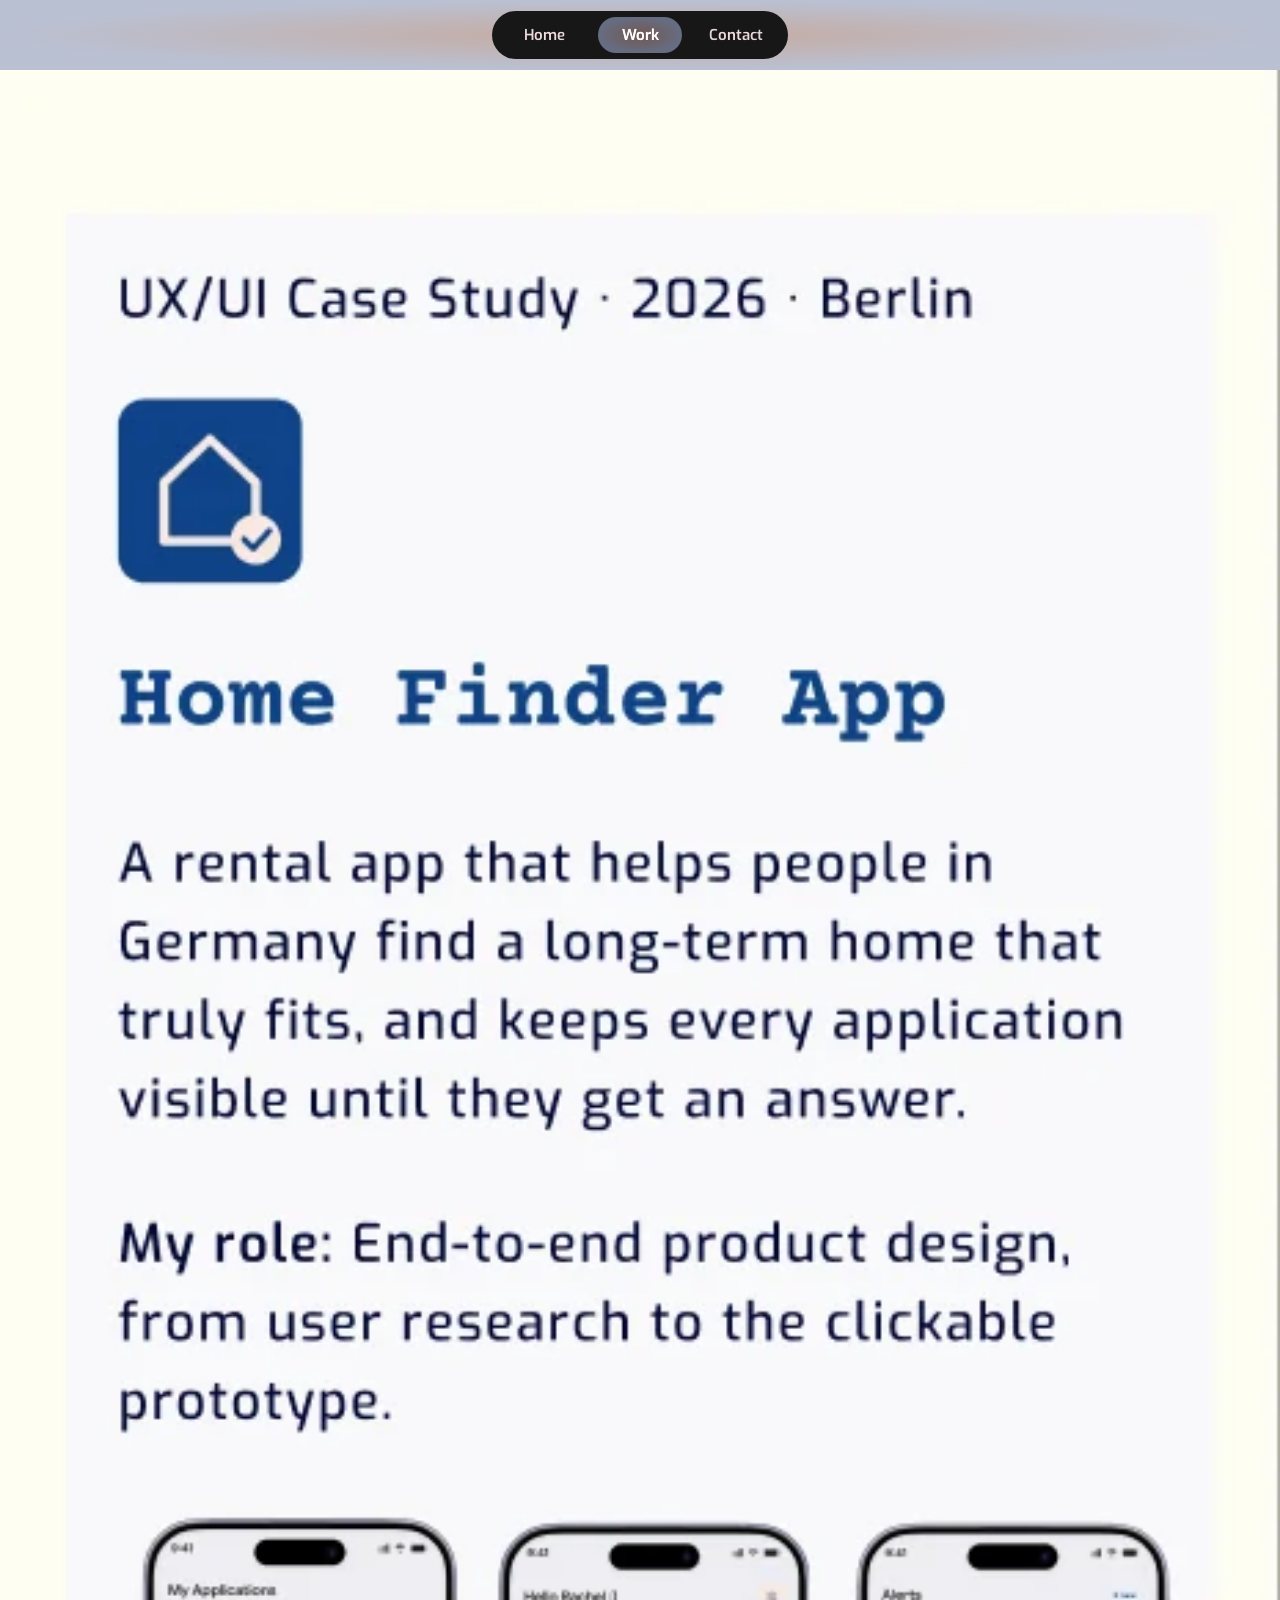
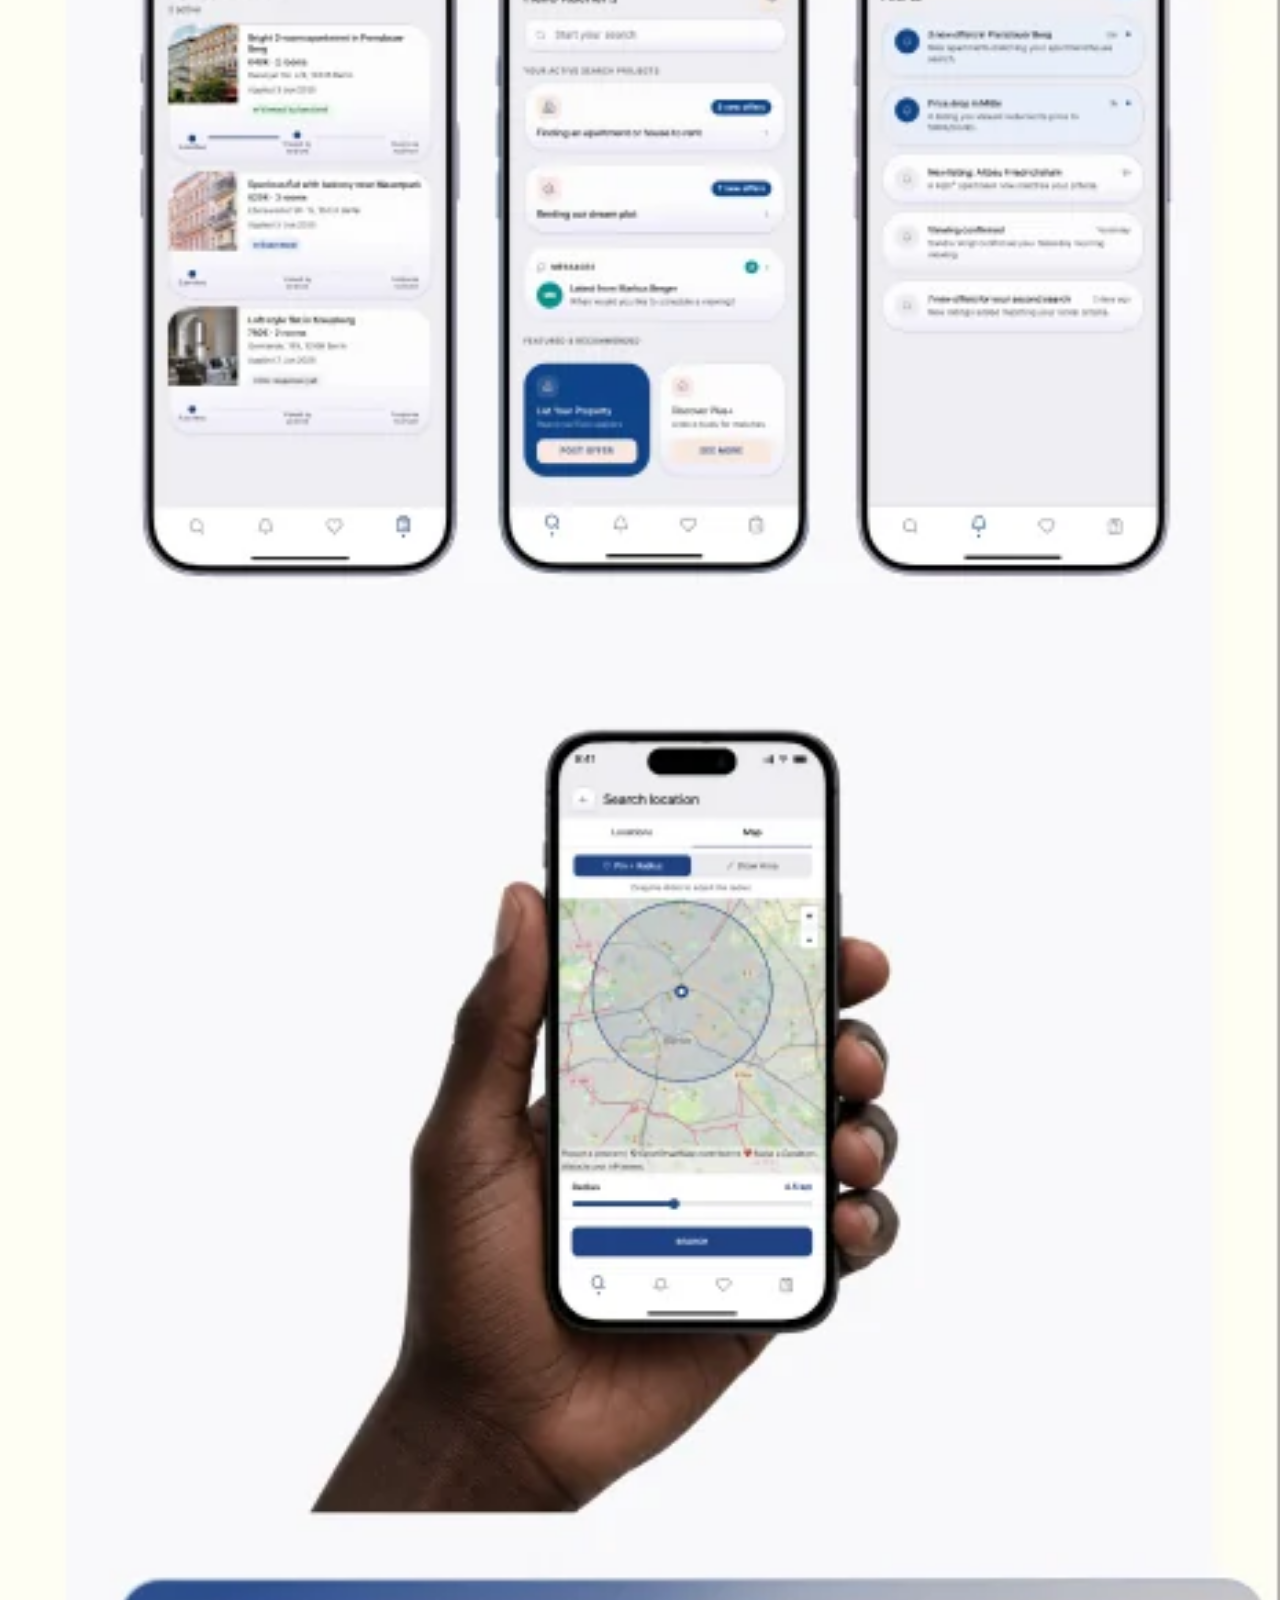
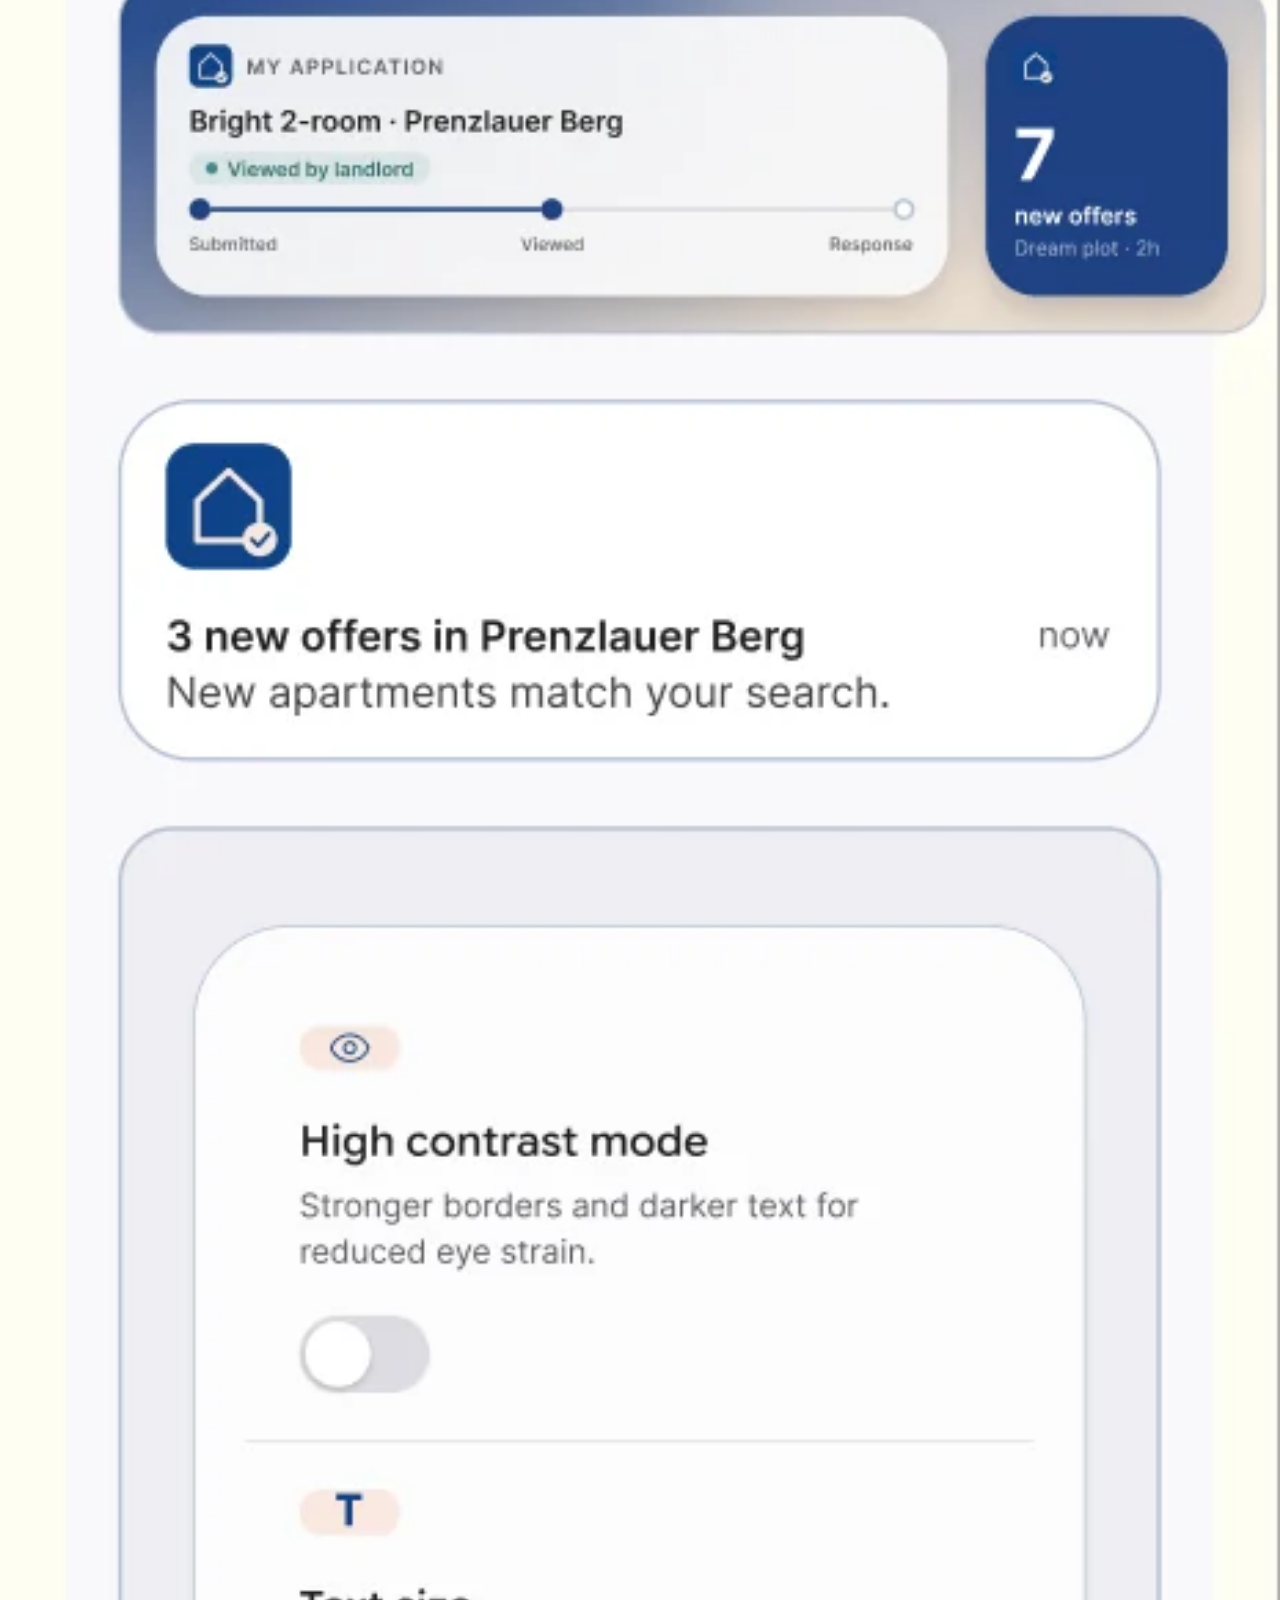
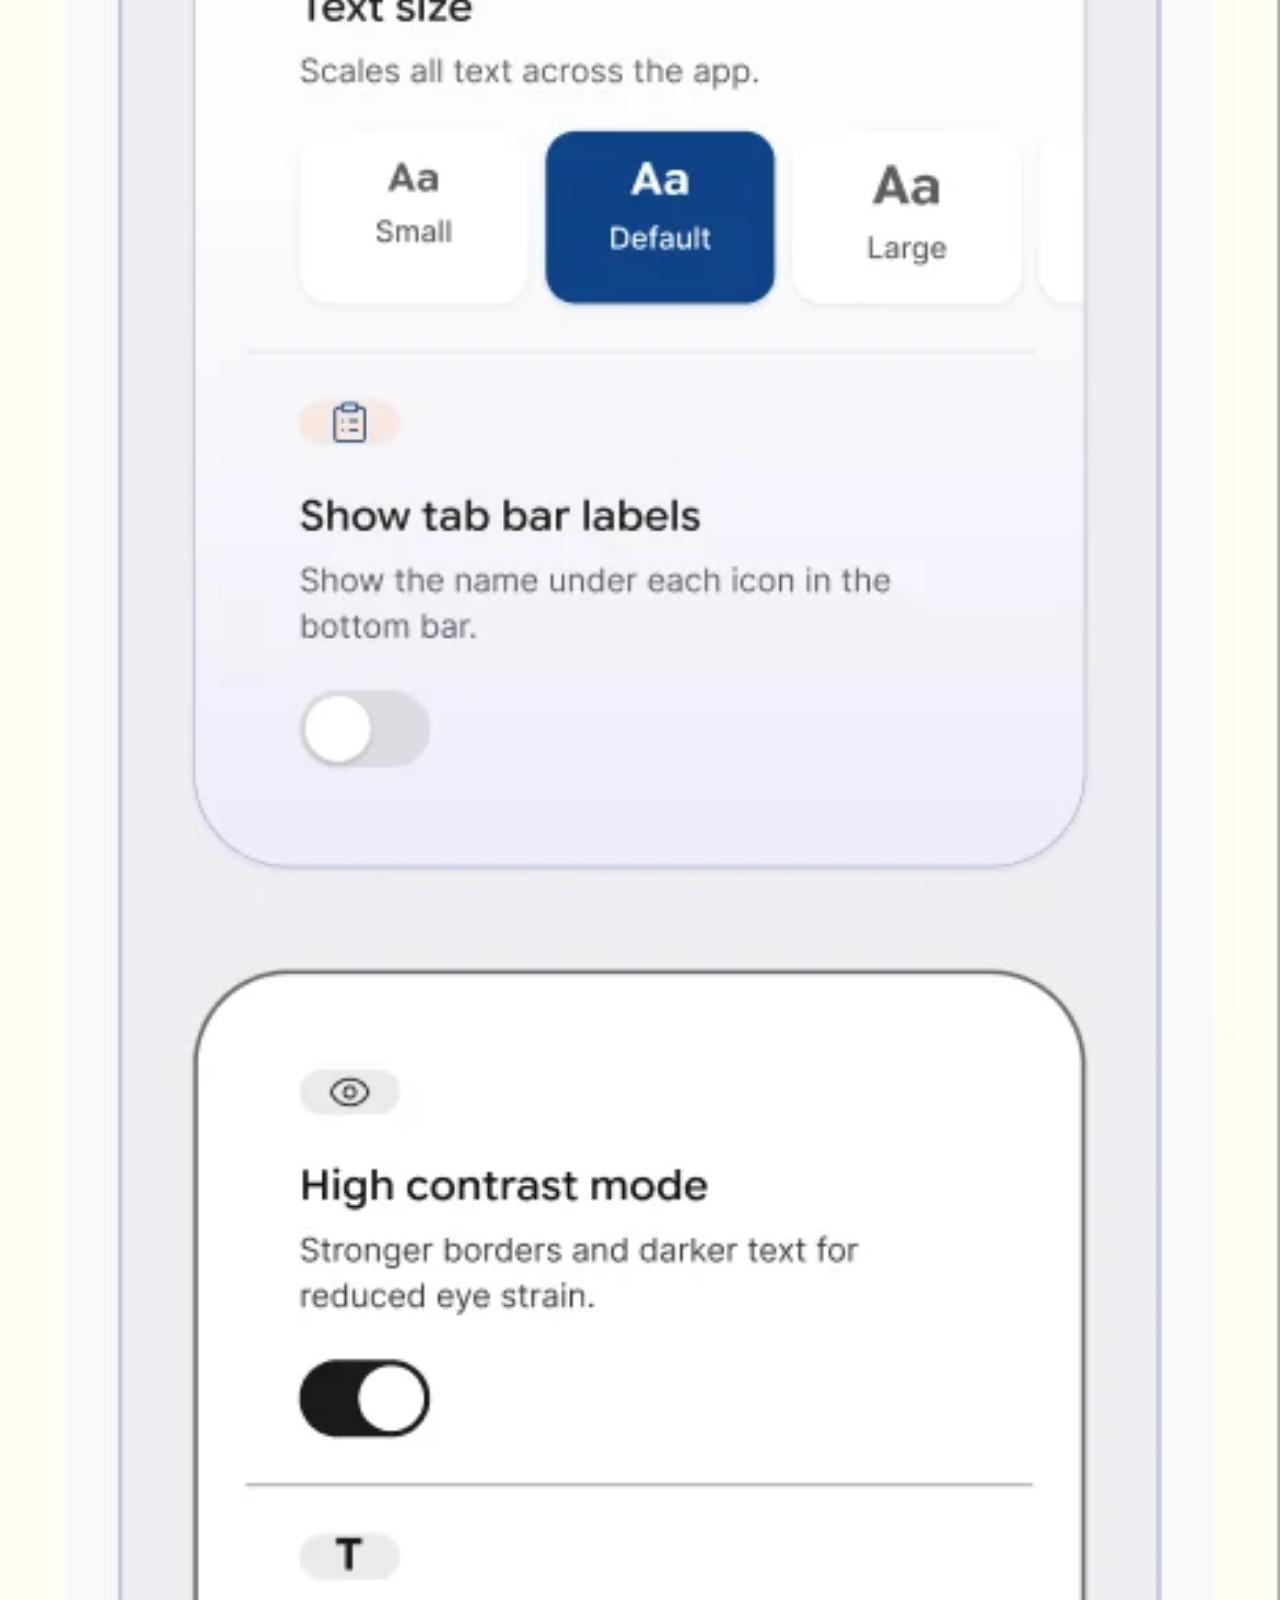
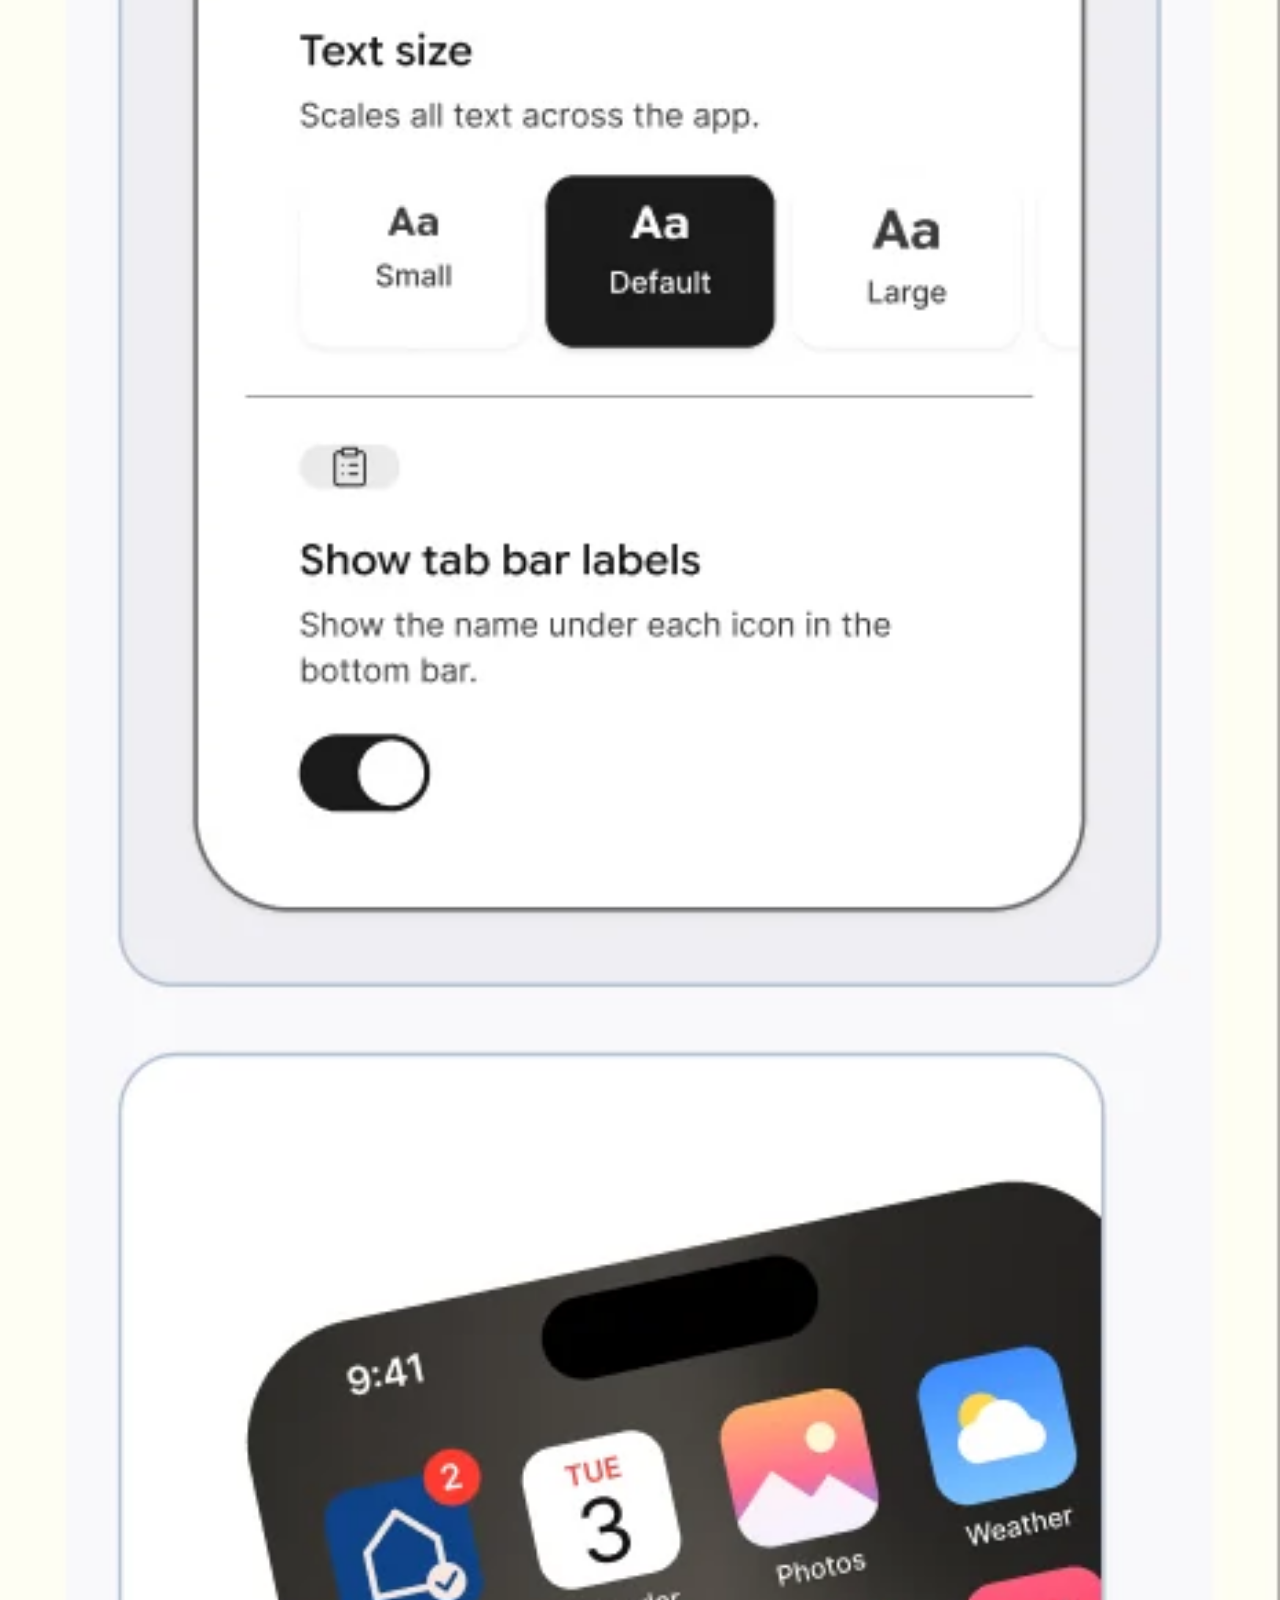
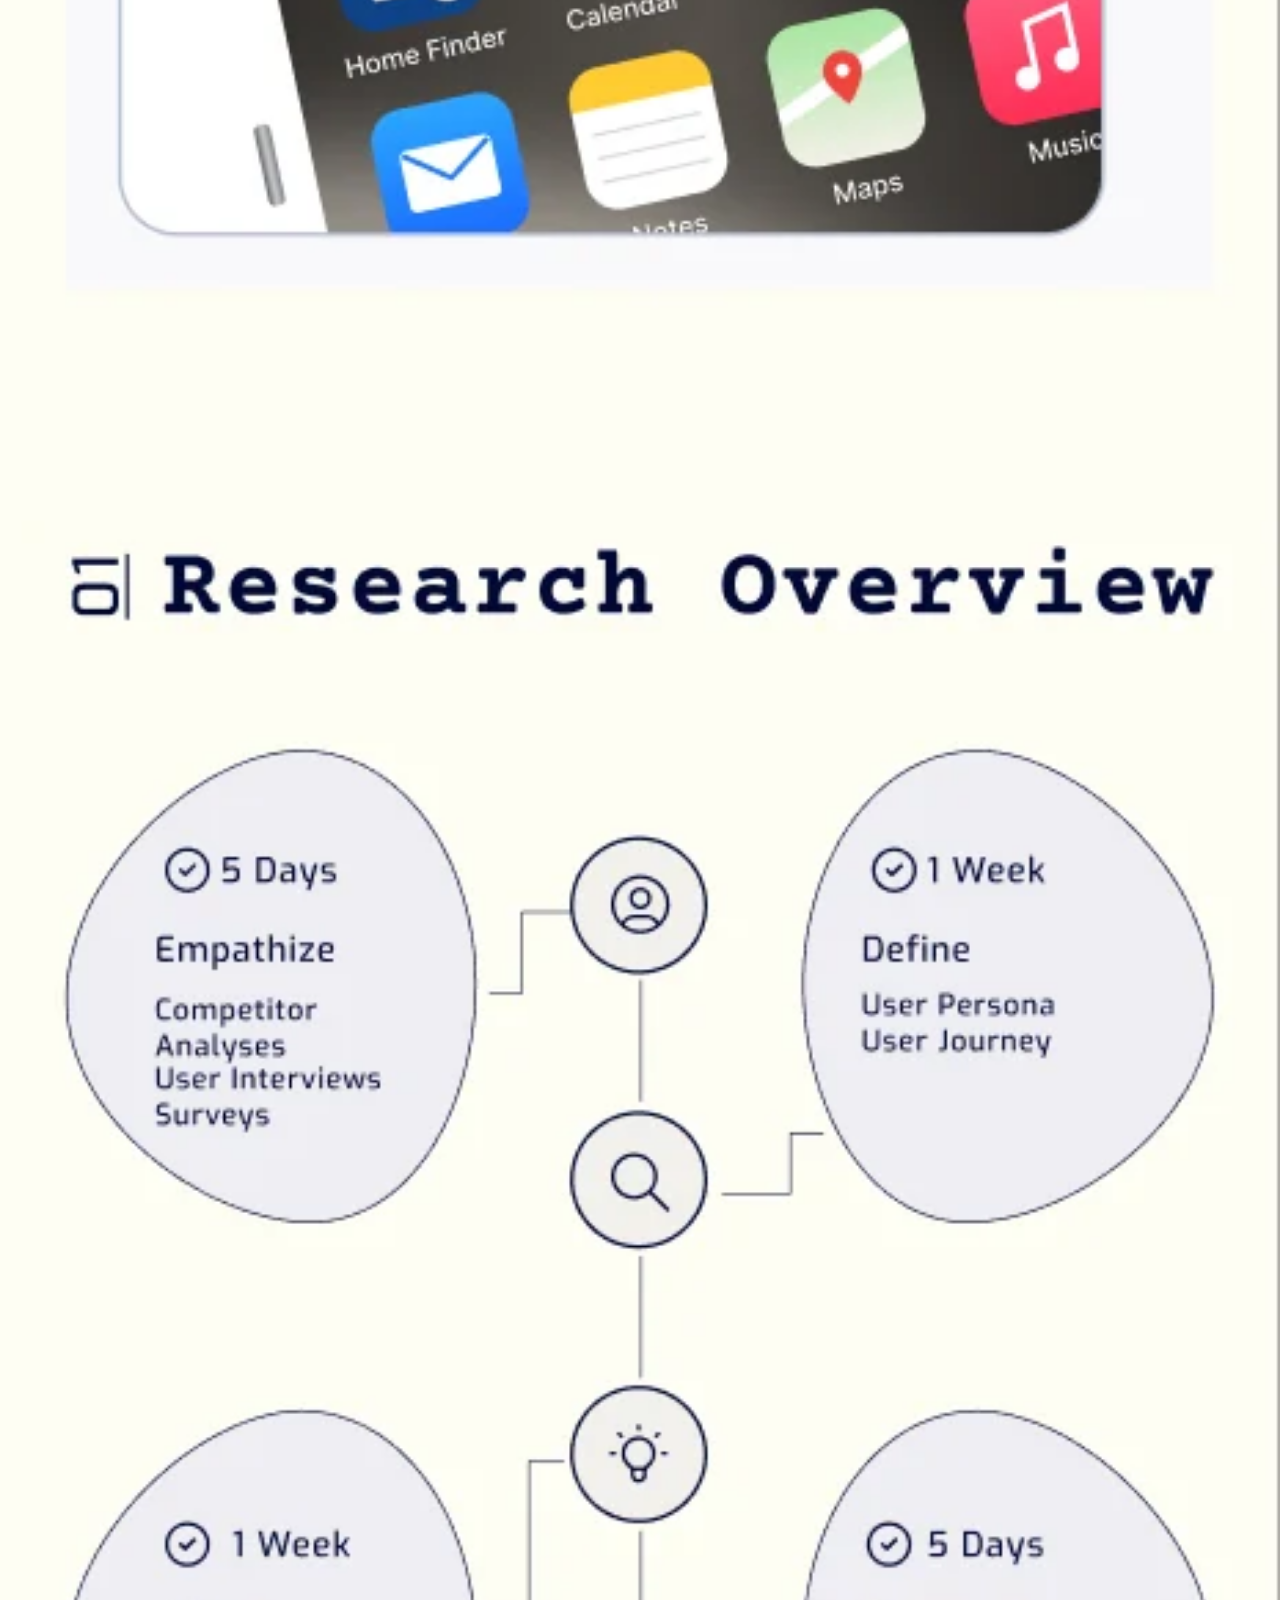
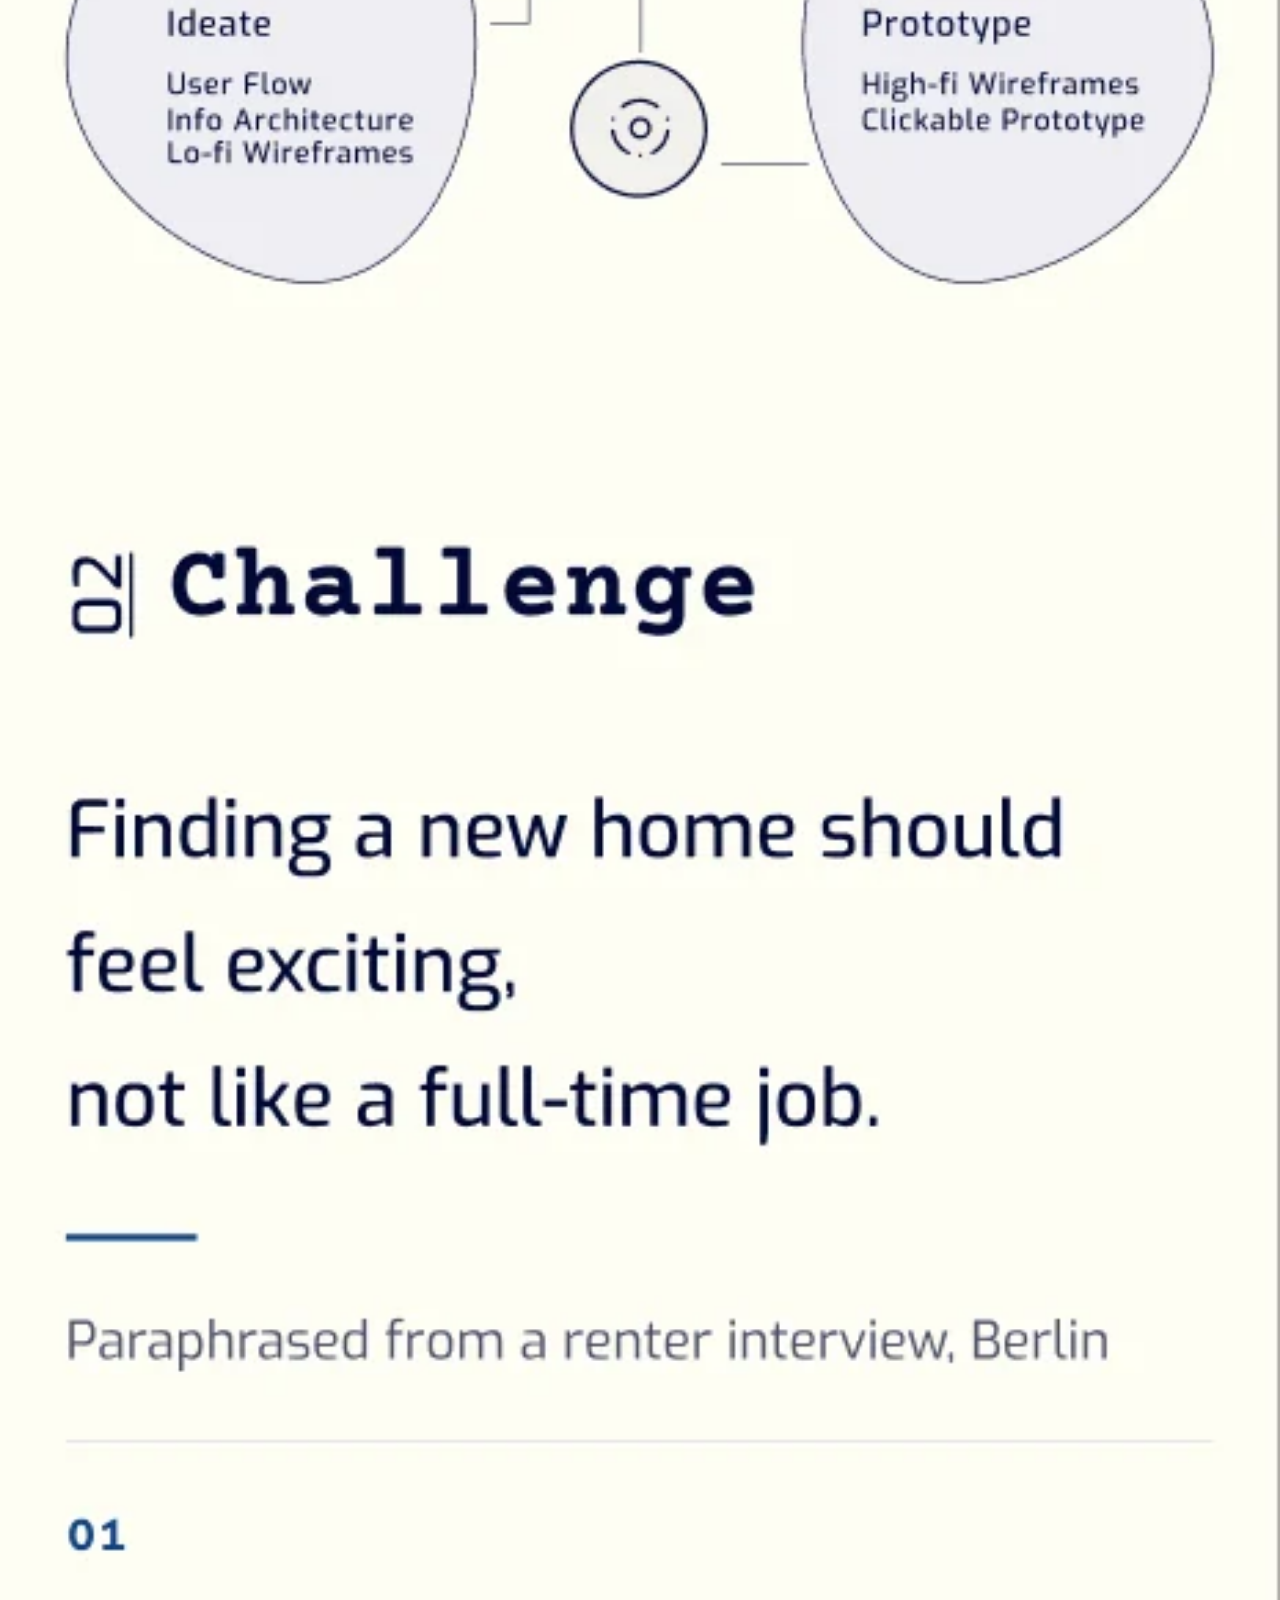
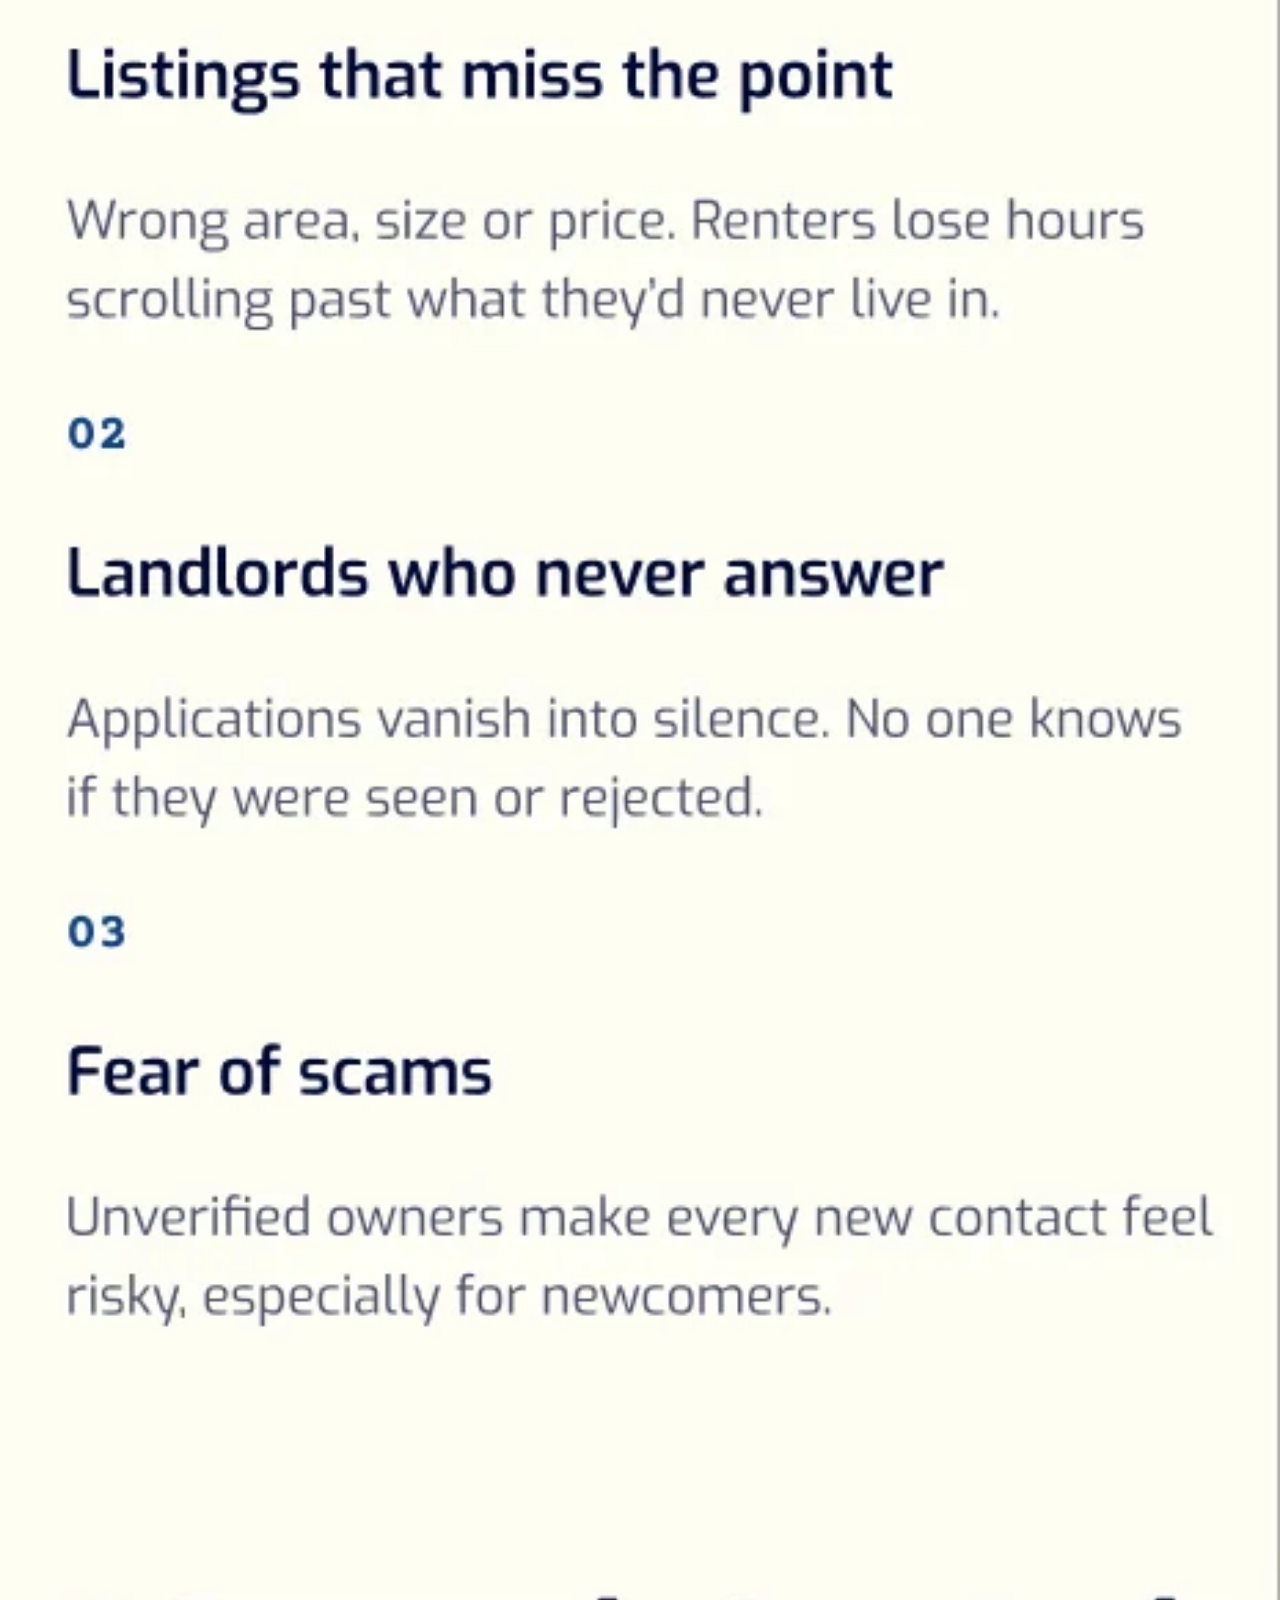
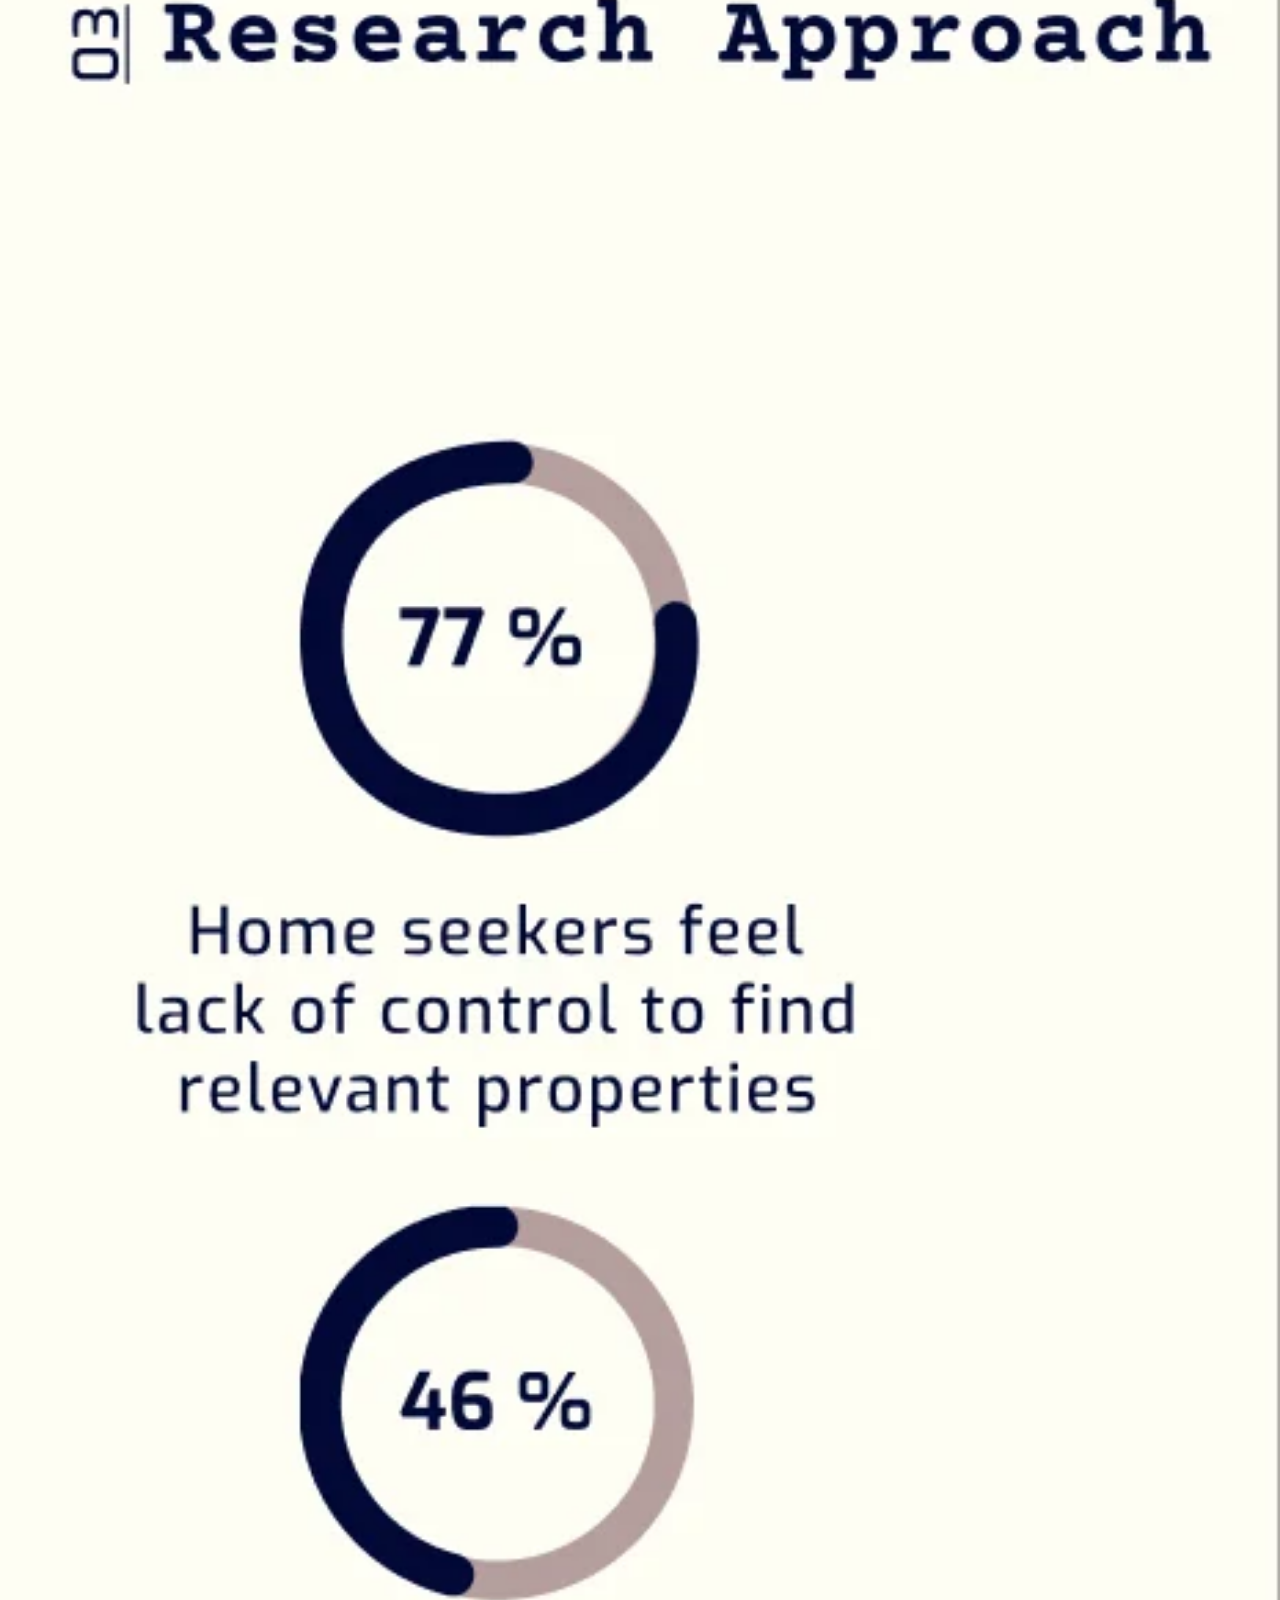
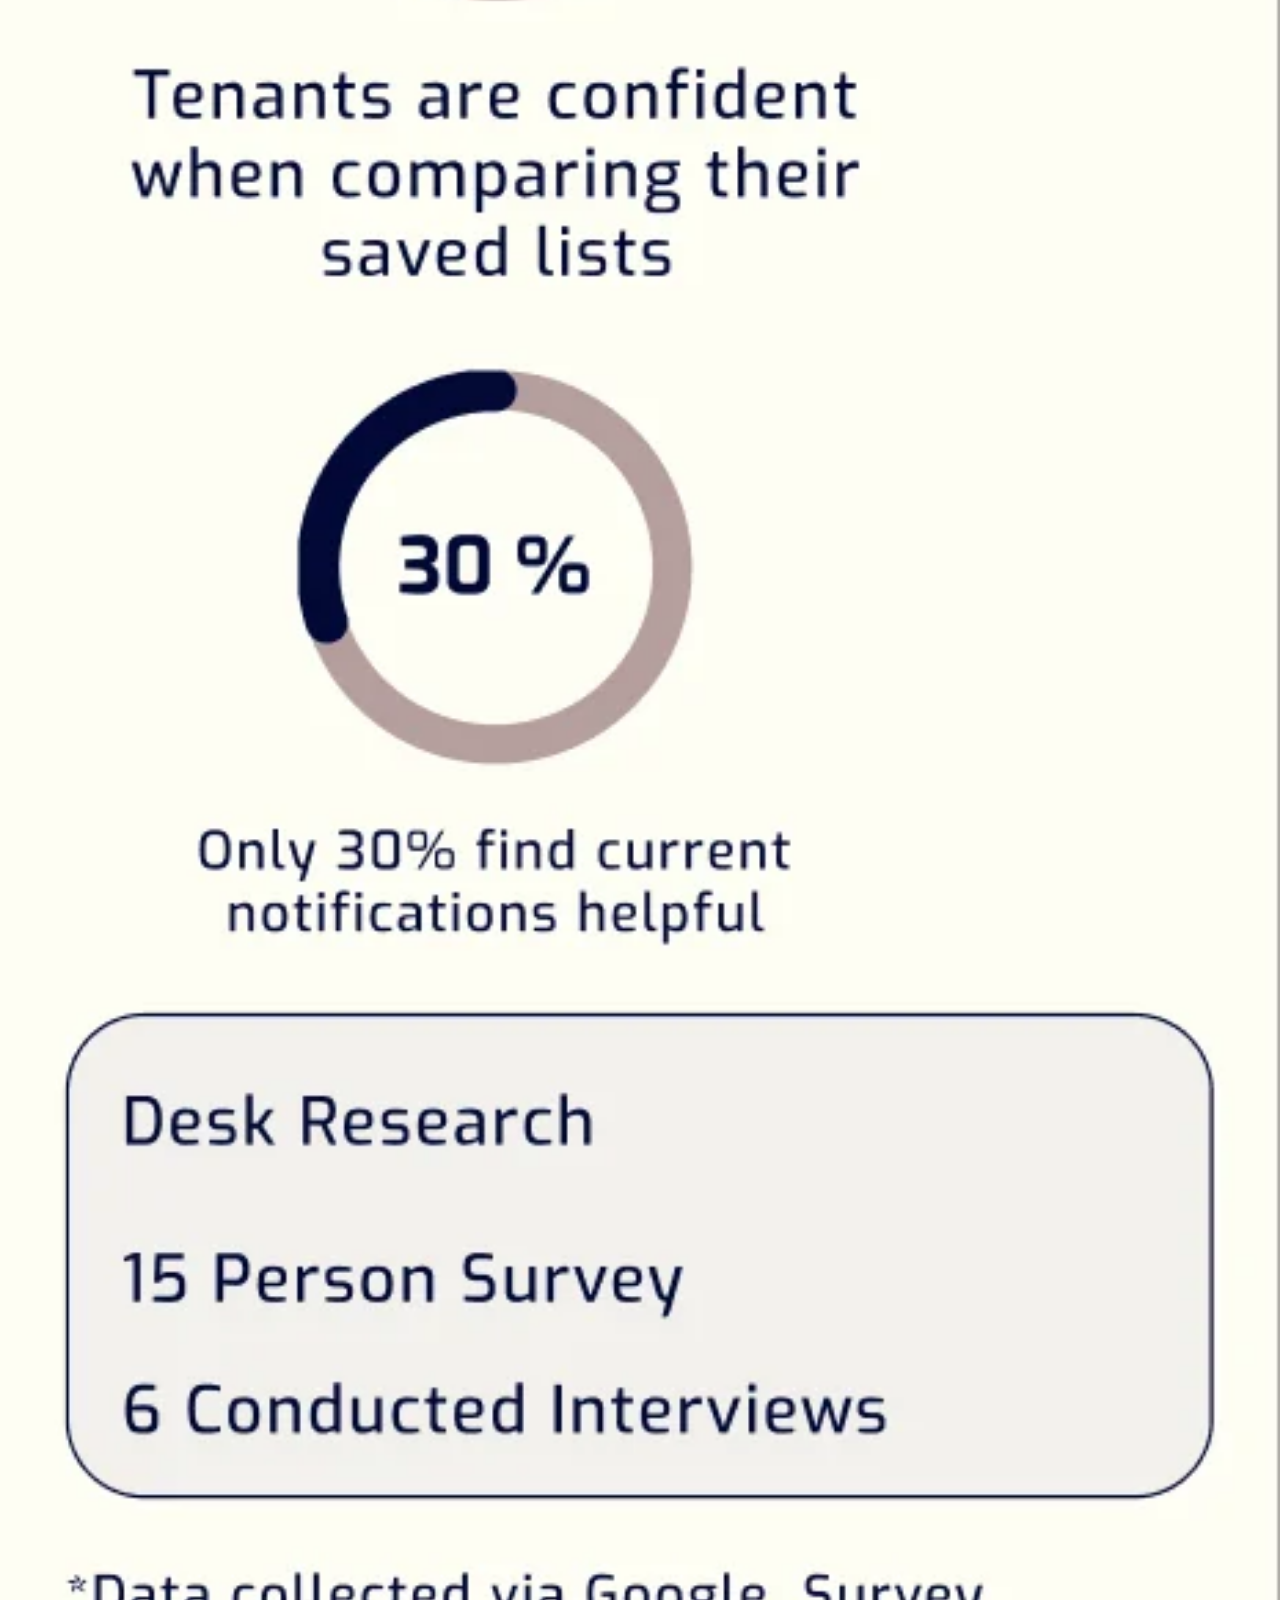
==== commit 116e4a3b: "Contact form: send to contactmetowork@gmail.com Co-Authored-By: Claude Opus 5.5 <noreply@anthropic.c" ====
--- a/case-study-home-finder.html
+++ b/case-study-home-finder.html
@@ -6,8 +6,8 @@
   <title>Home-Finder App — UX/UI case study — Sxoiu Coelho</title>
   <meta name="description" content="Home-Finder: a rental app that helps people in Germany find a long-term home that truly fits.">
   <link rel="icon" href="data:,">
-  <link rel="stylesheet" href="styles.css?v=202611201252">
-  <link rel="stylesheet" href="pages.css?v=202611201252">
+  <link rel="stylesheet" href="styles.css?v=202611201303">
+  <link rel="stylesheet" href="pages.css?v=202611201303">
 </head>
 <body>
 <header class="menubar">
@@ -56,6 +56,6 @@
 </div>
 
 <dialog class="lightbox"><img src="" alt=""><button class="lightbox__close" aria-label="Close">×</button></dialog>
-<script src="script.js?v=202611201252"></script>
+<script src="script.js?v=202611201303"></script>
 </body>
 </html>
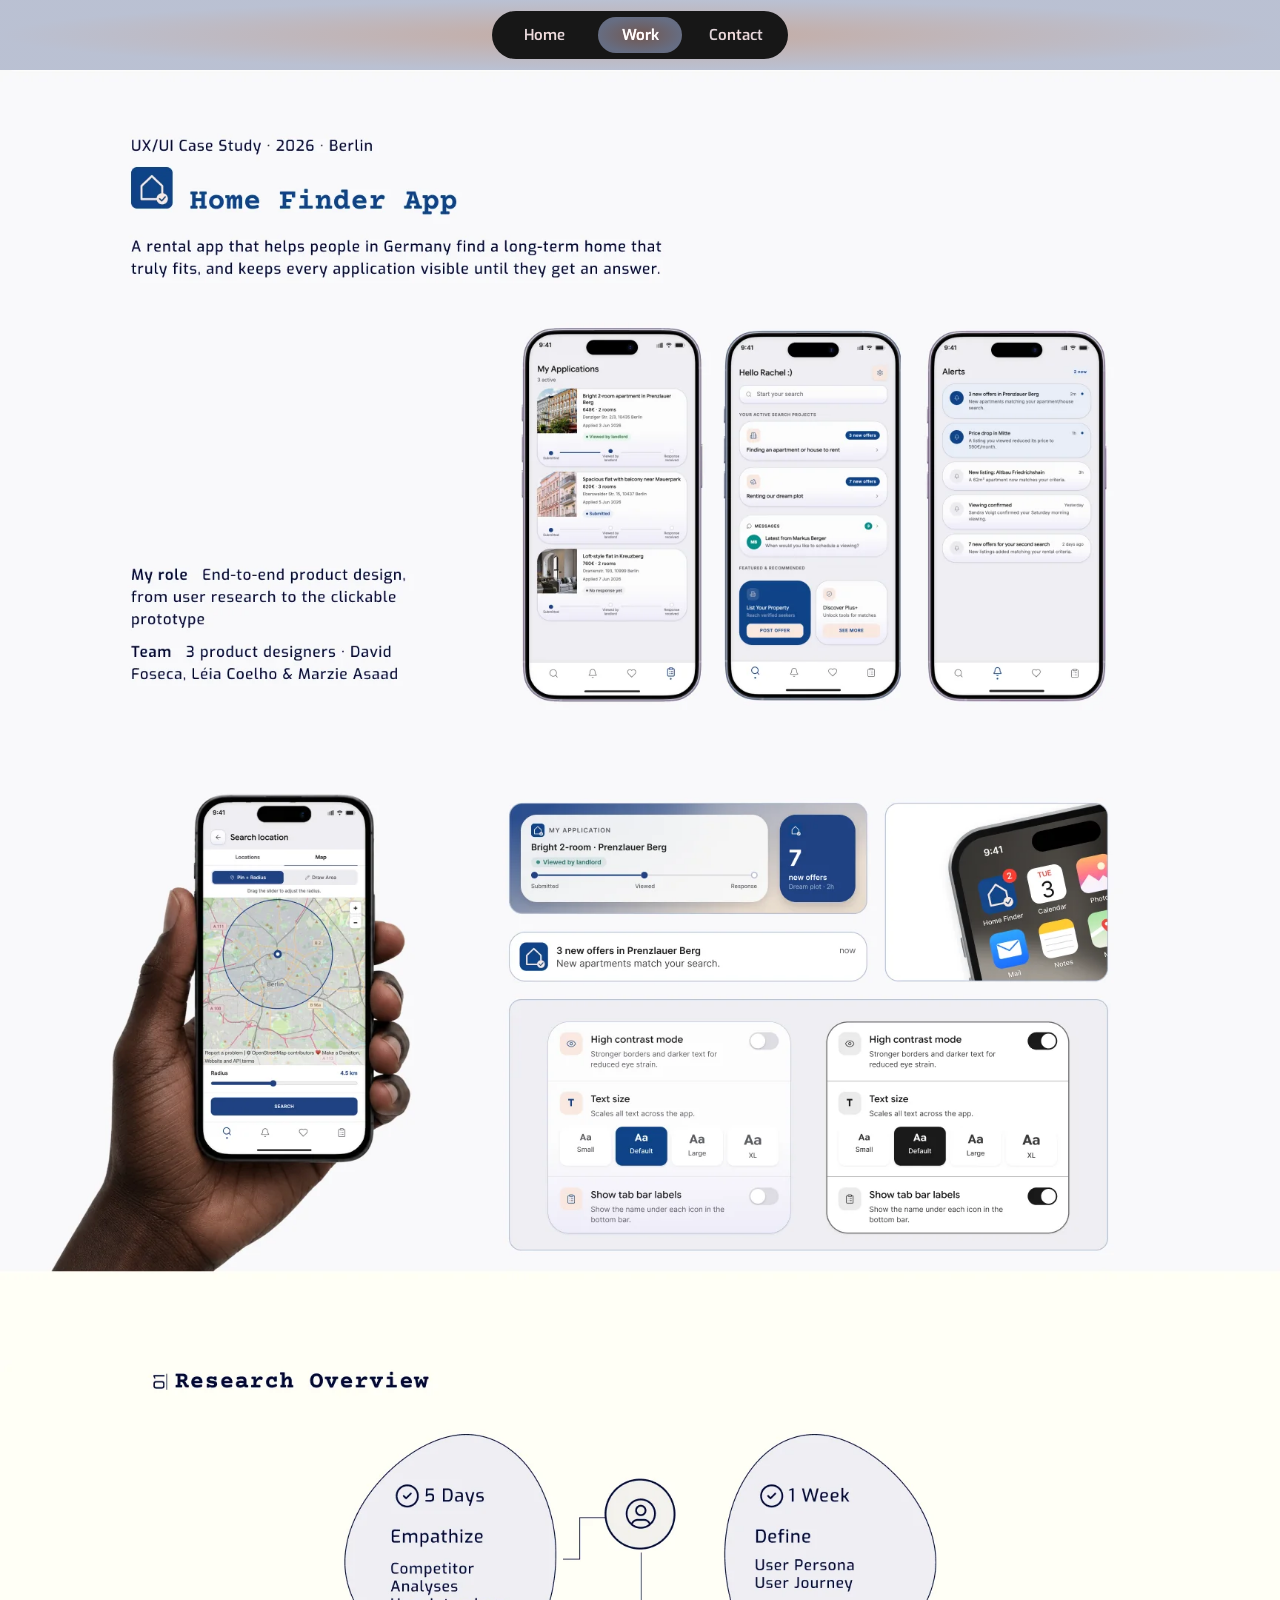
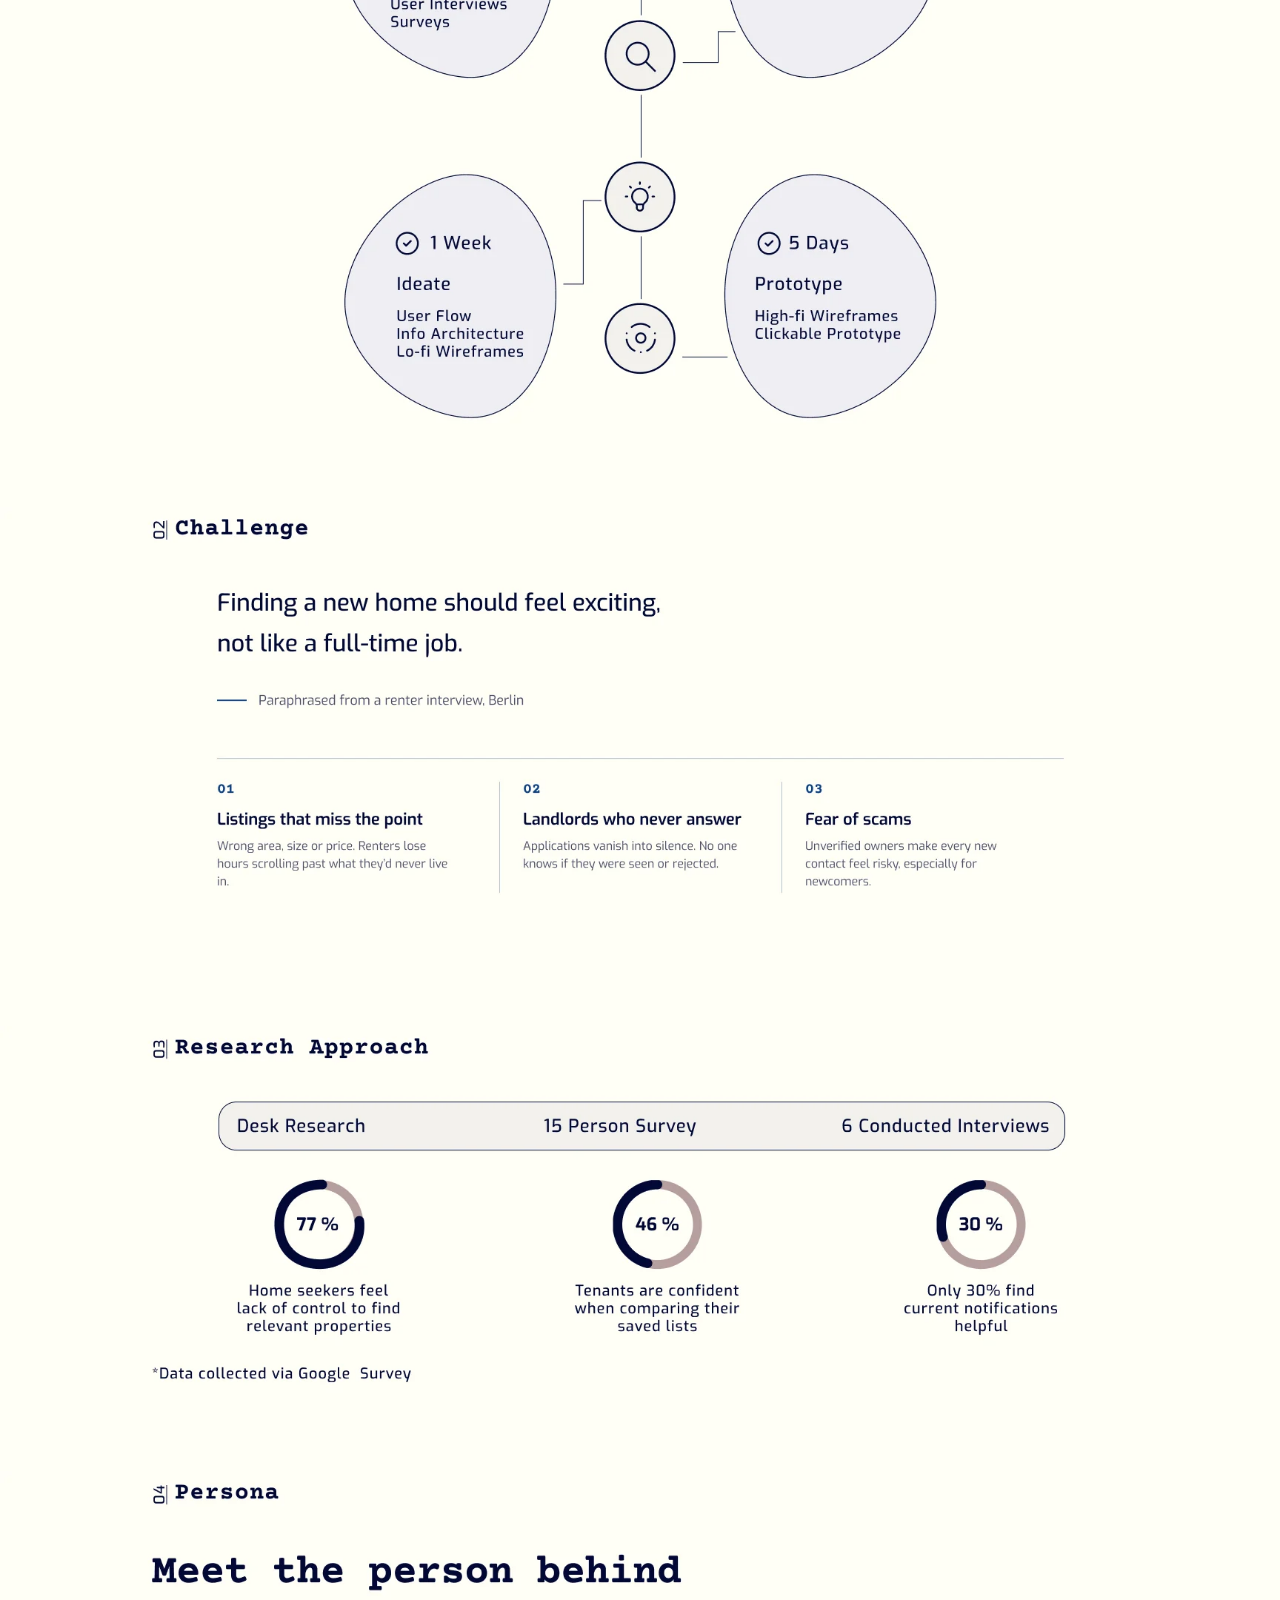
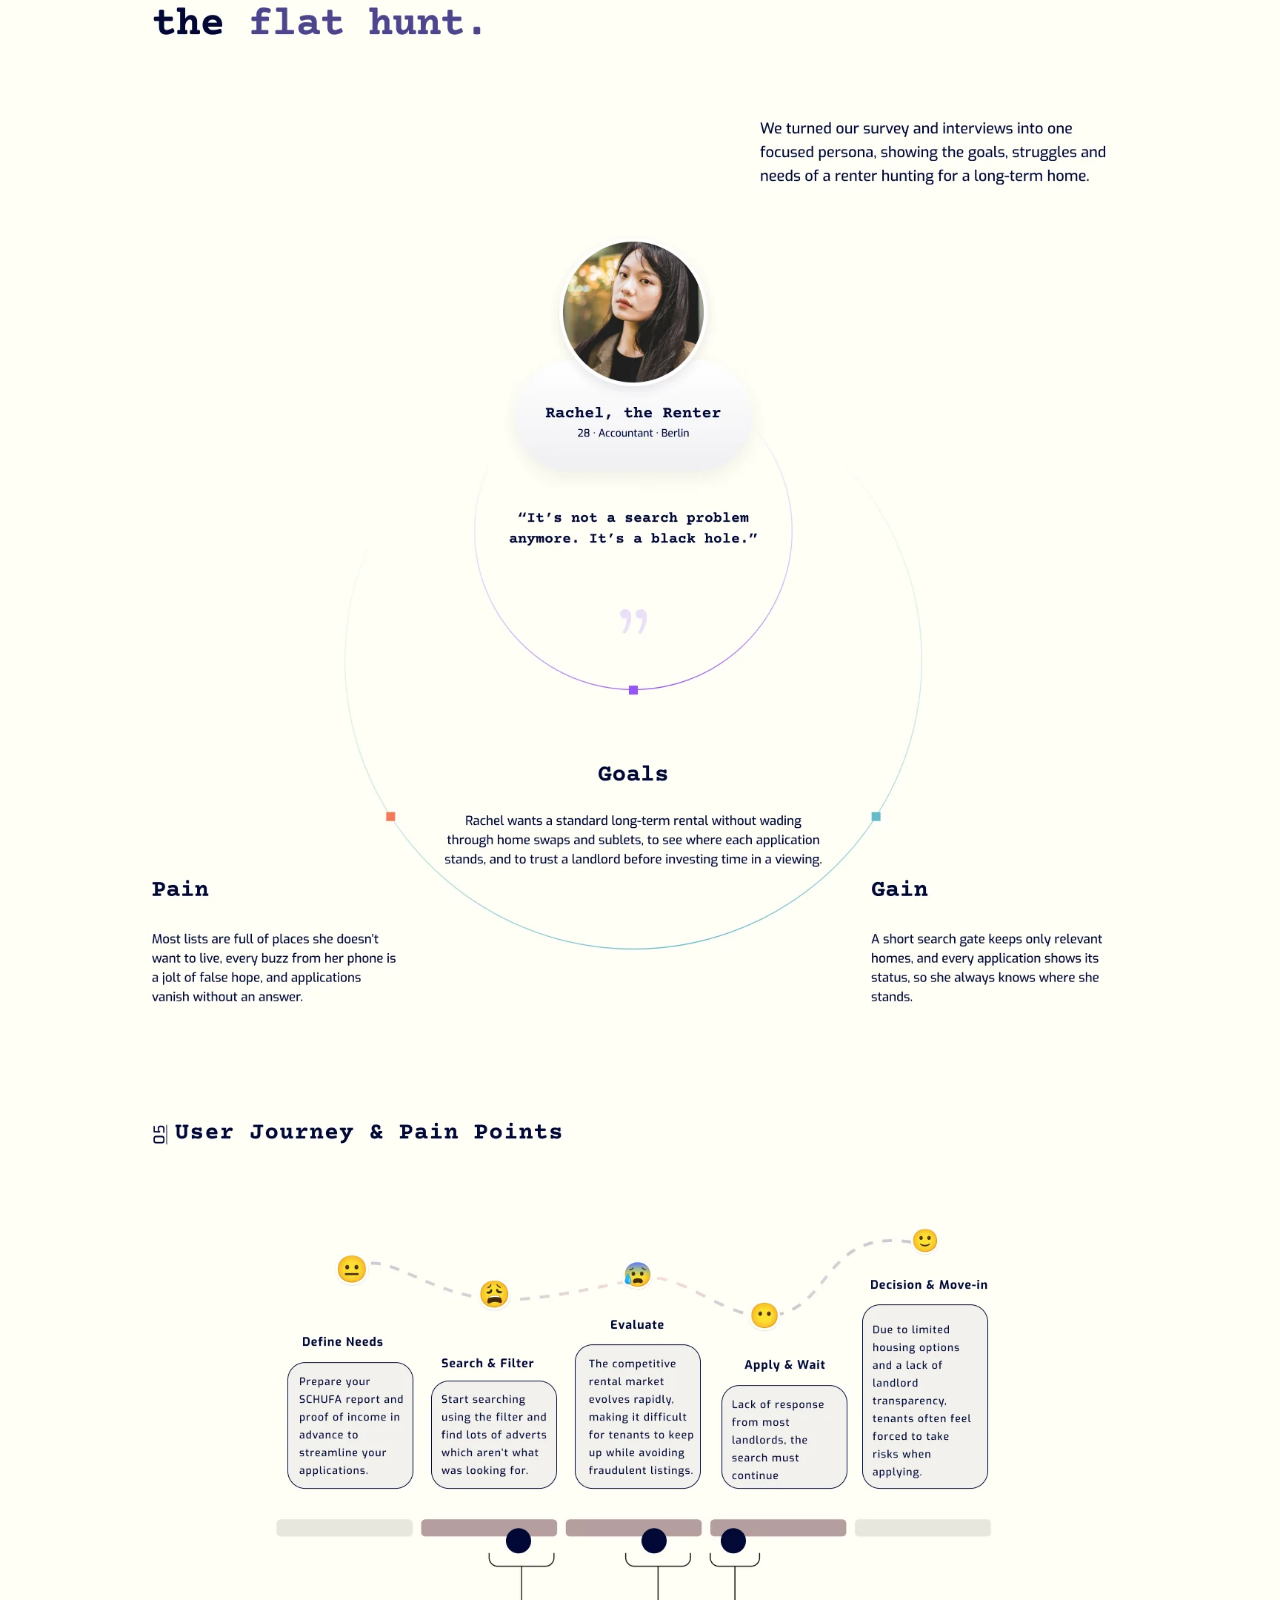
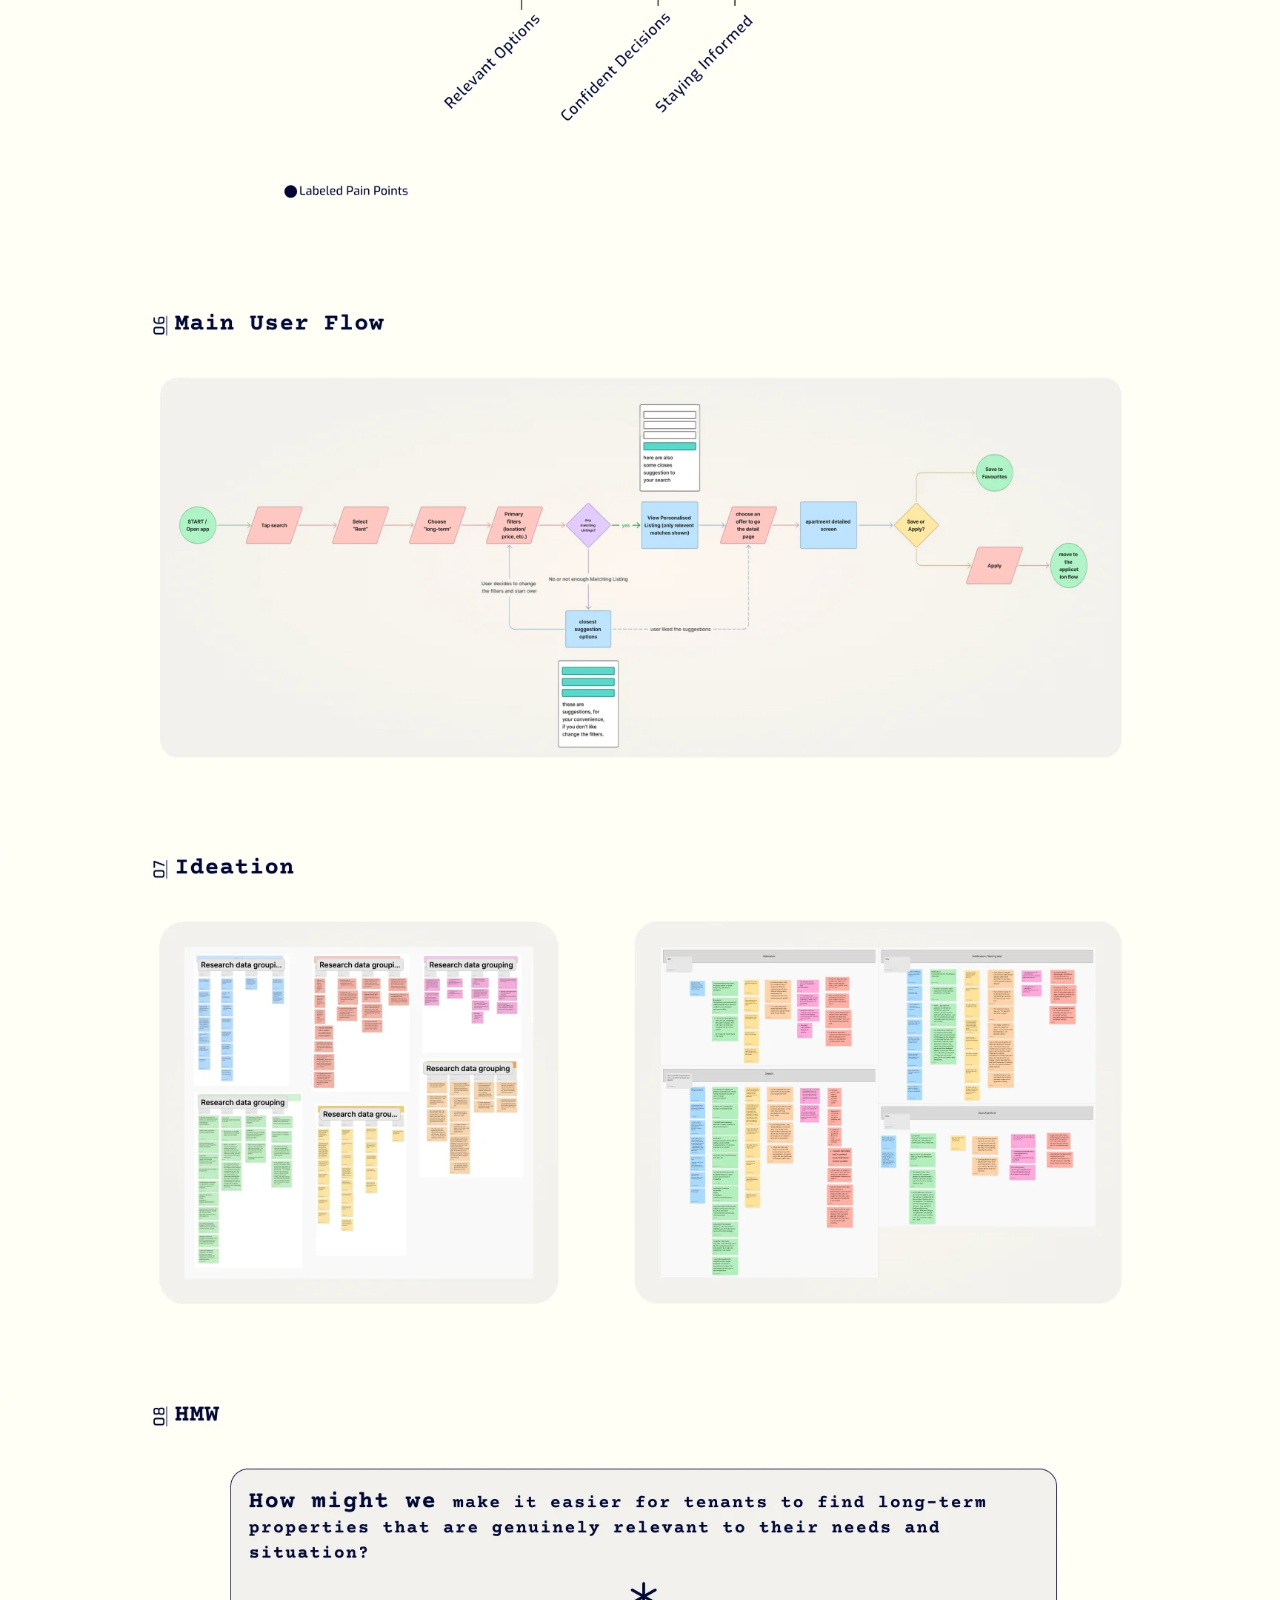
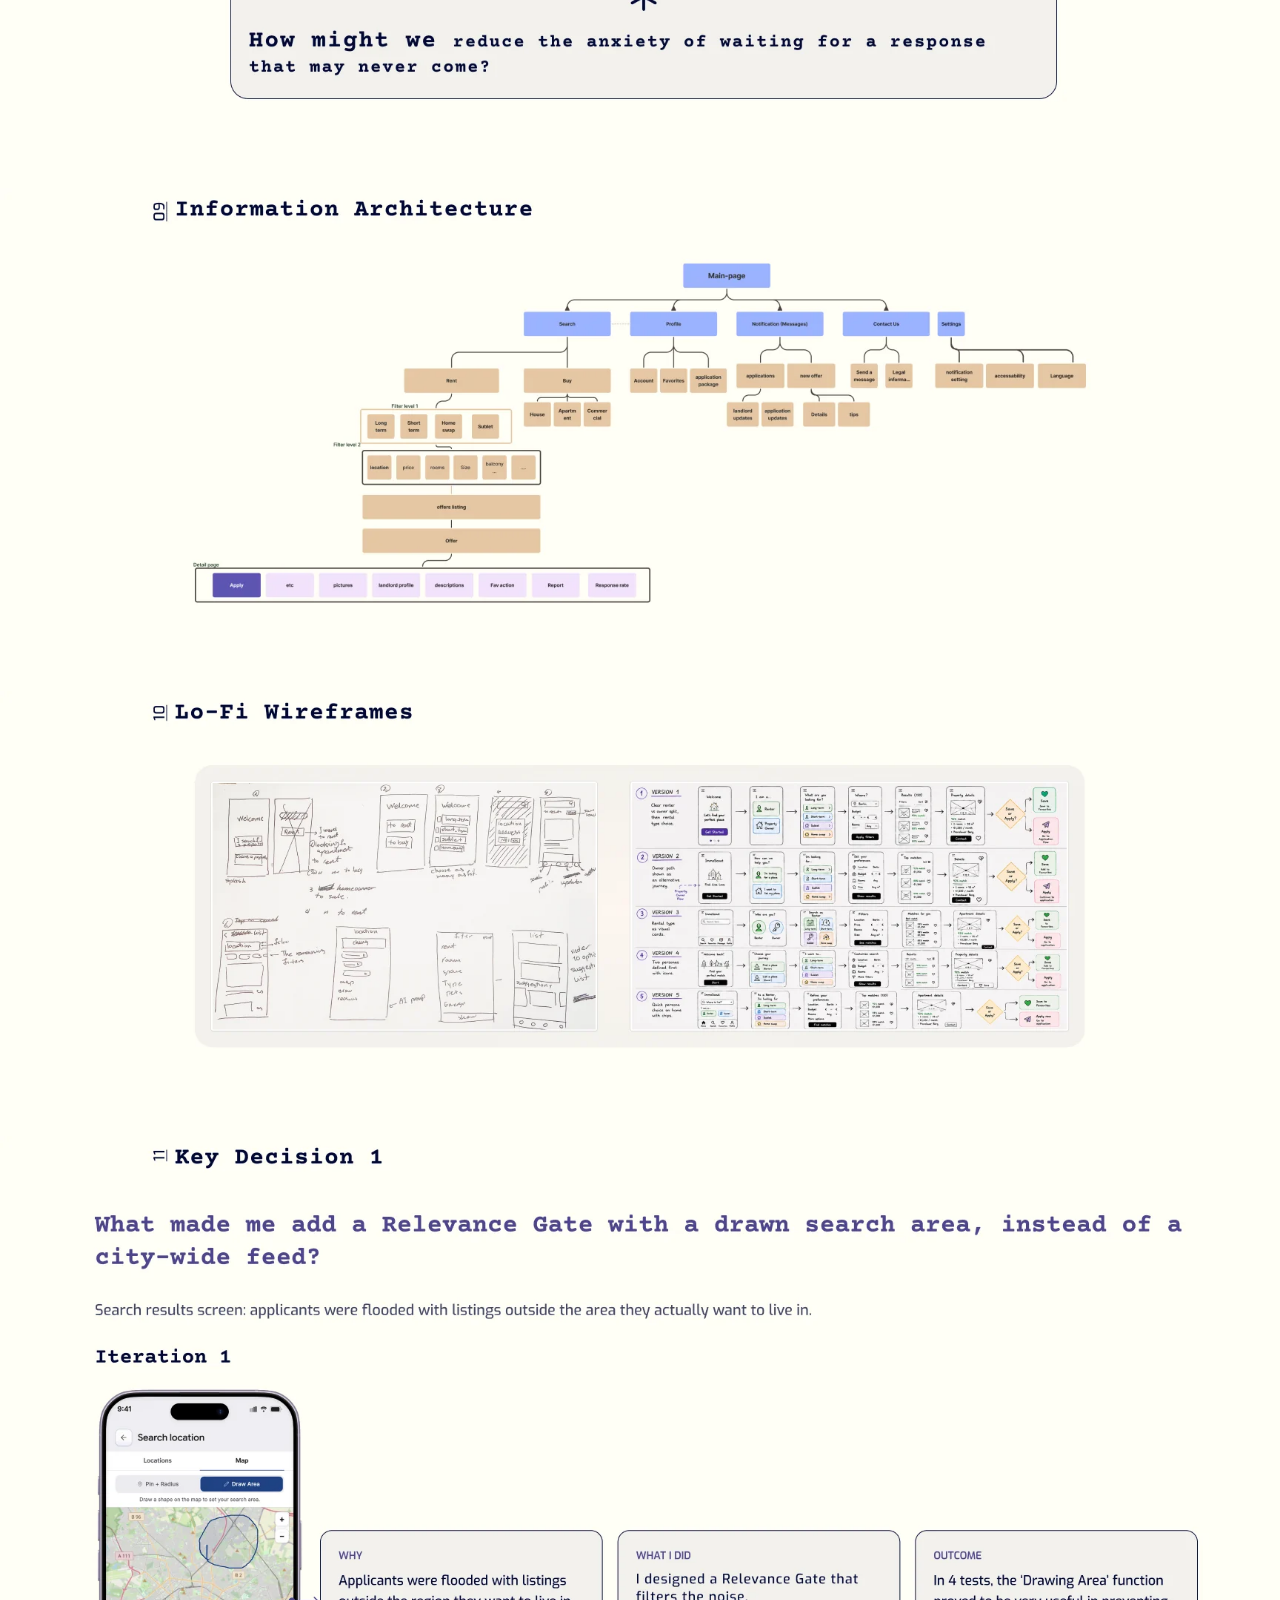
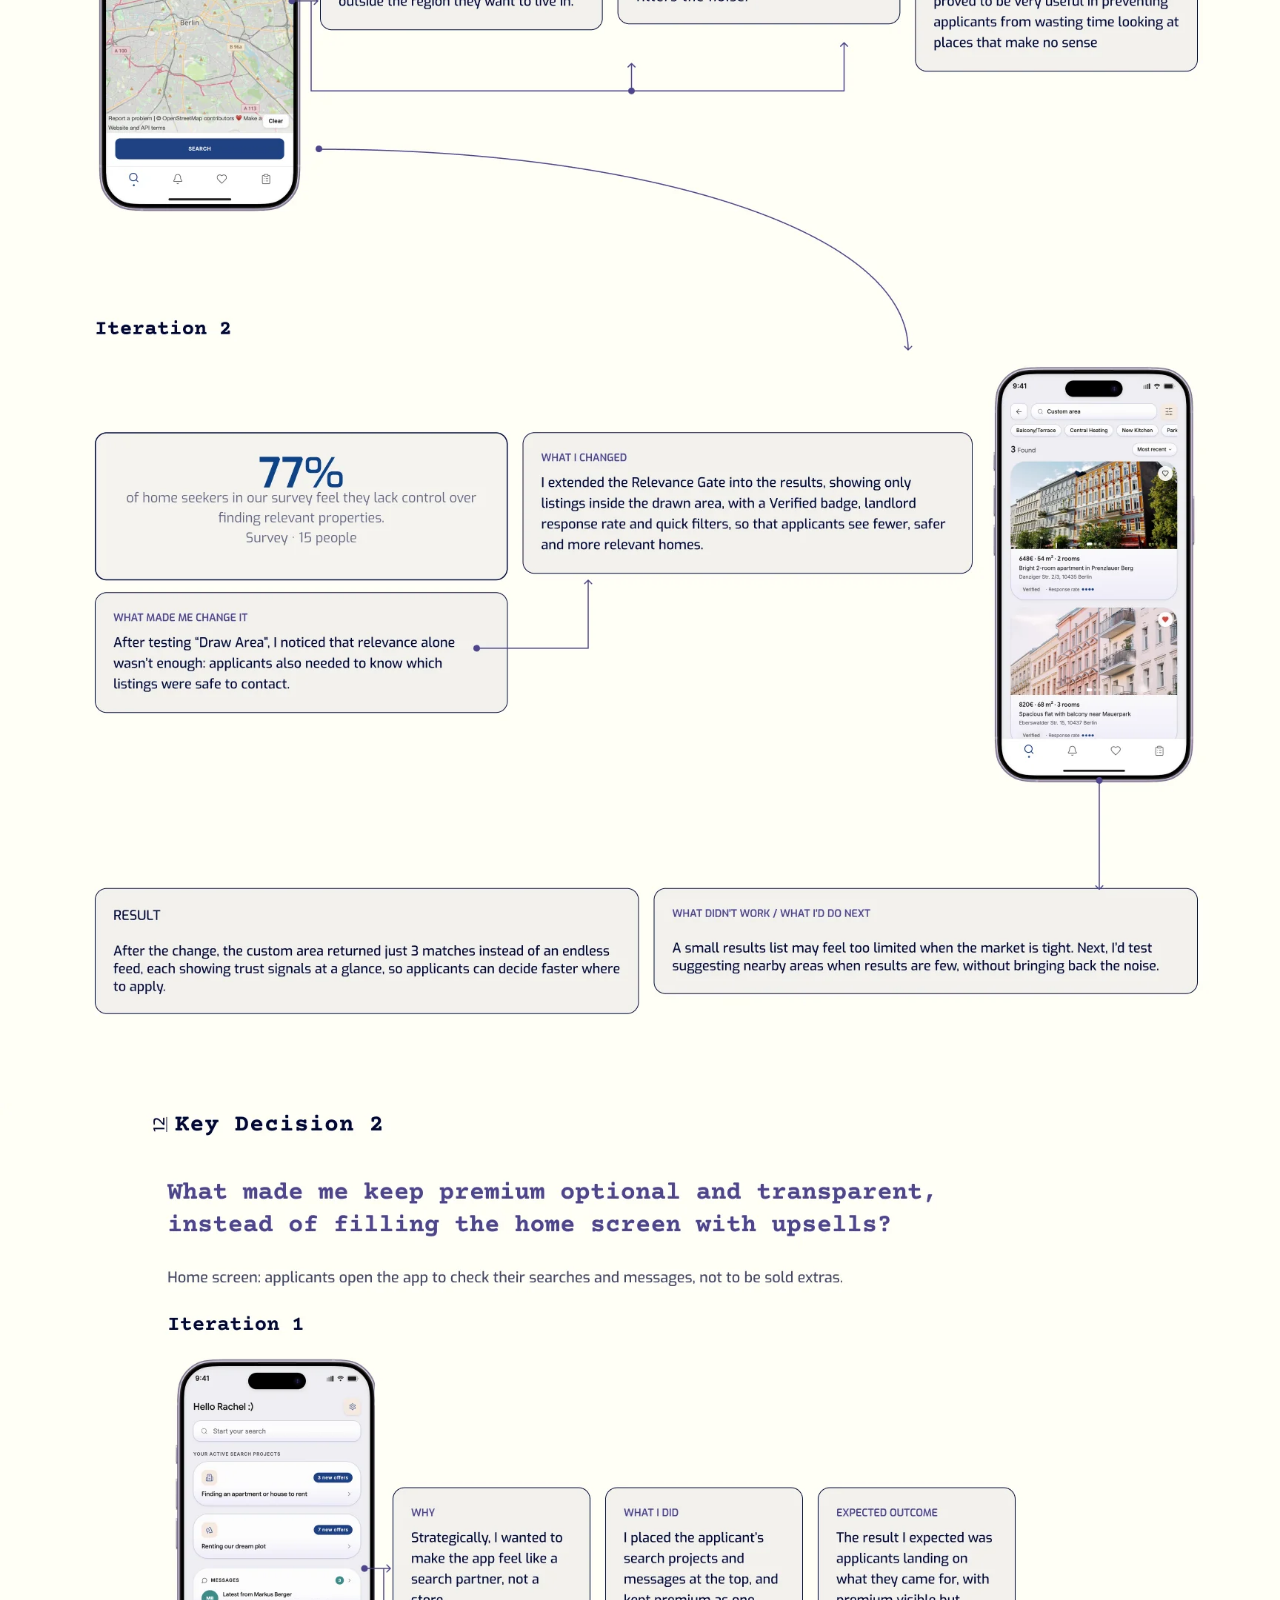
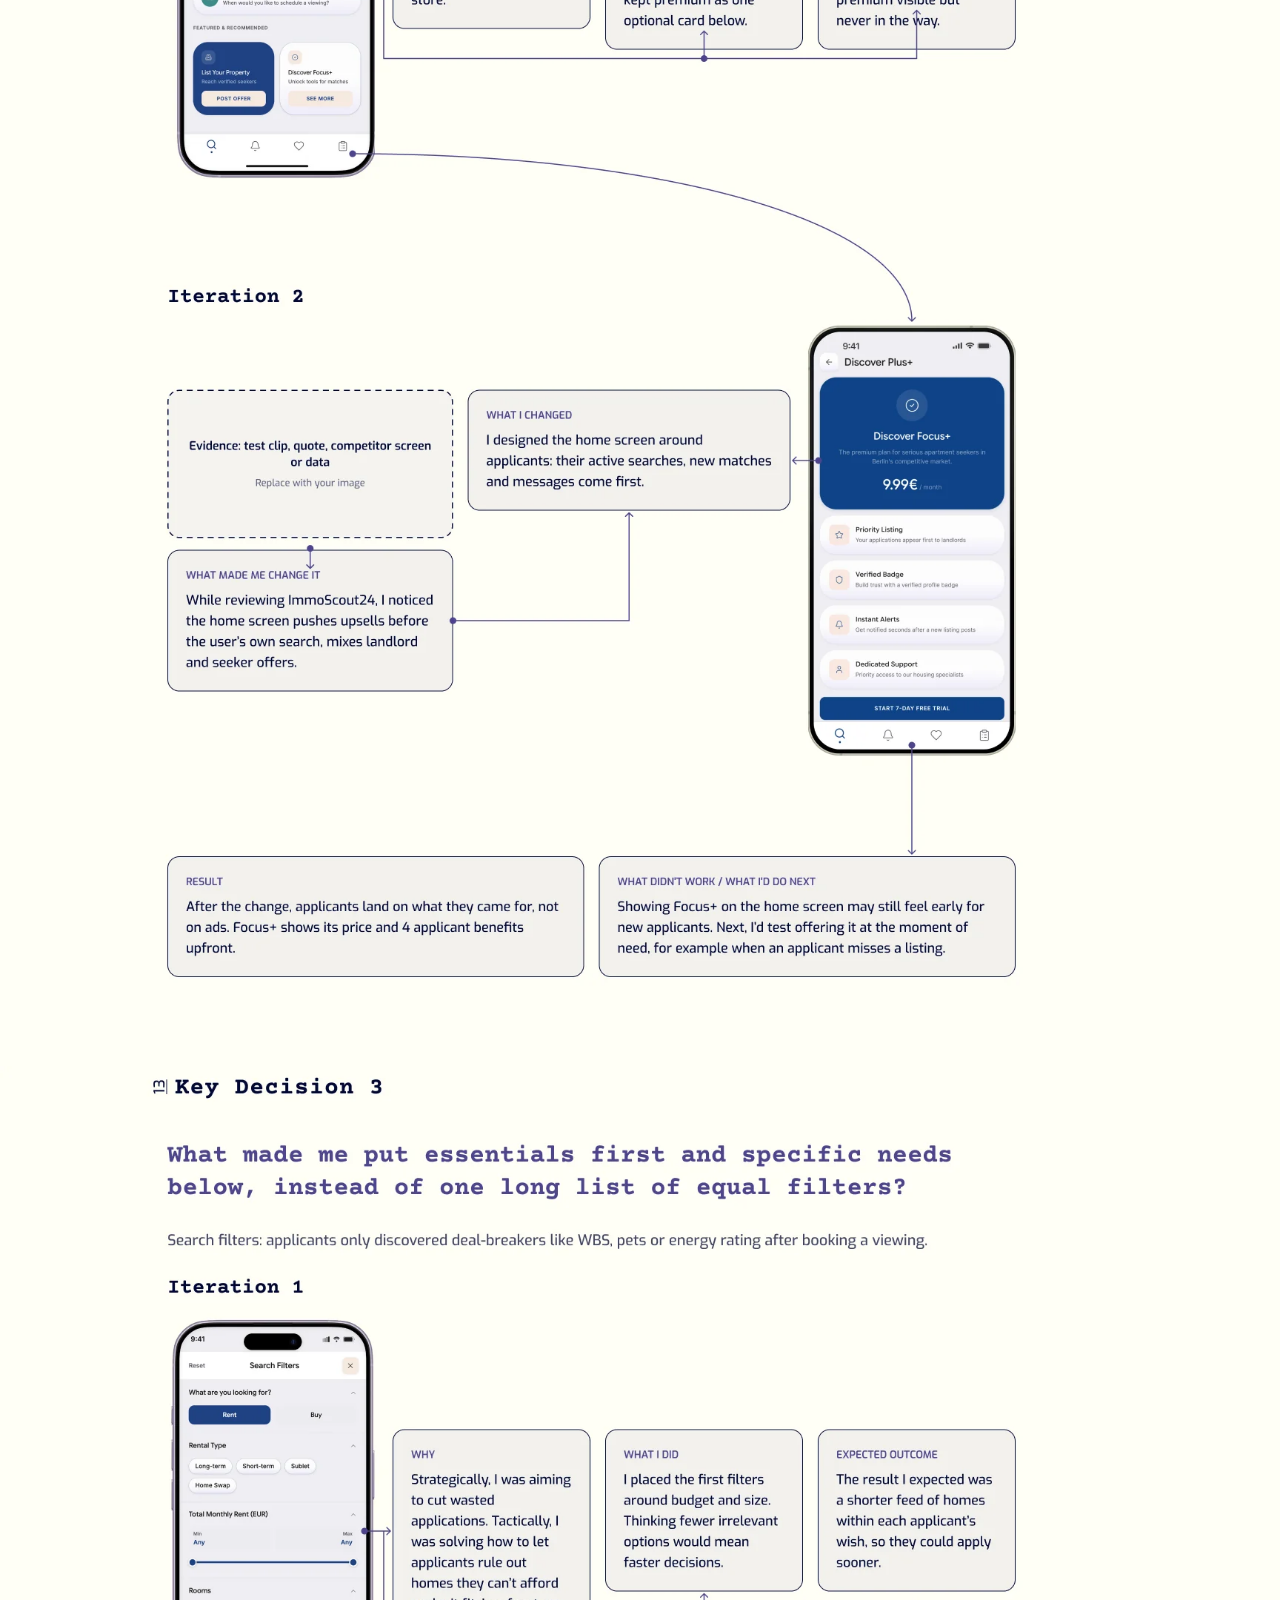
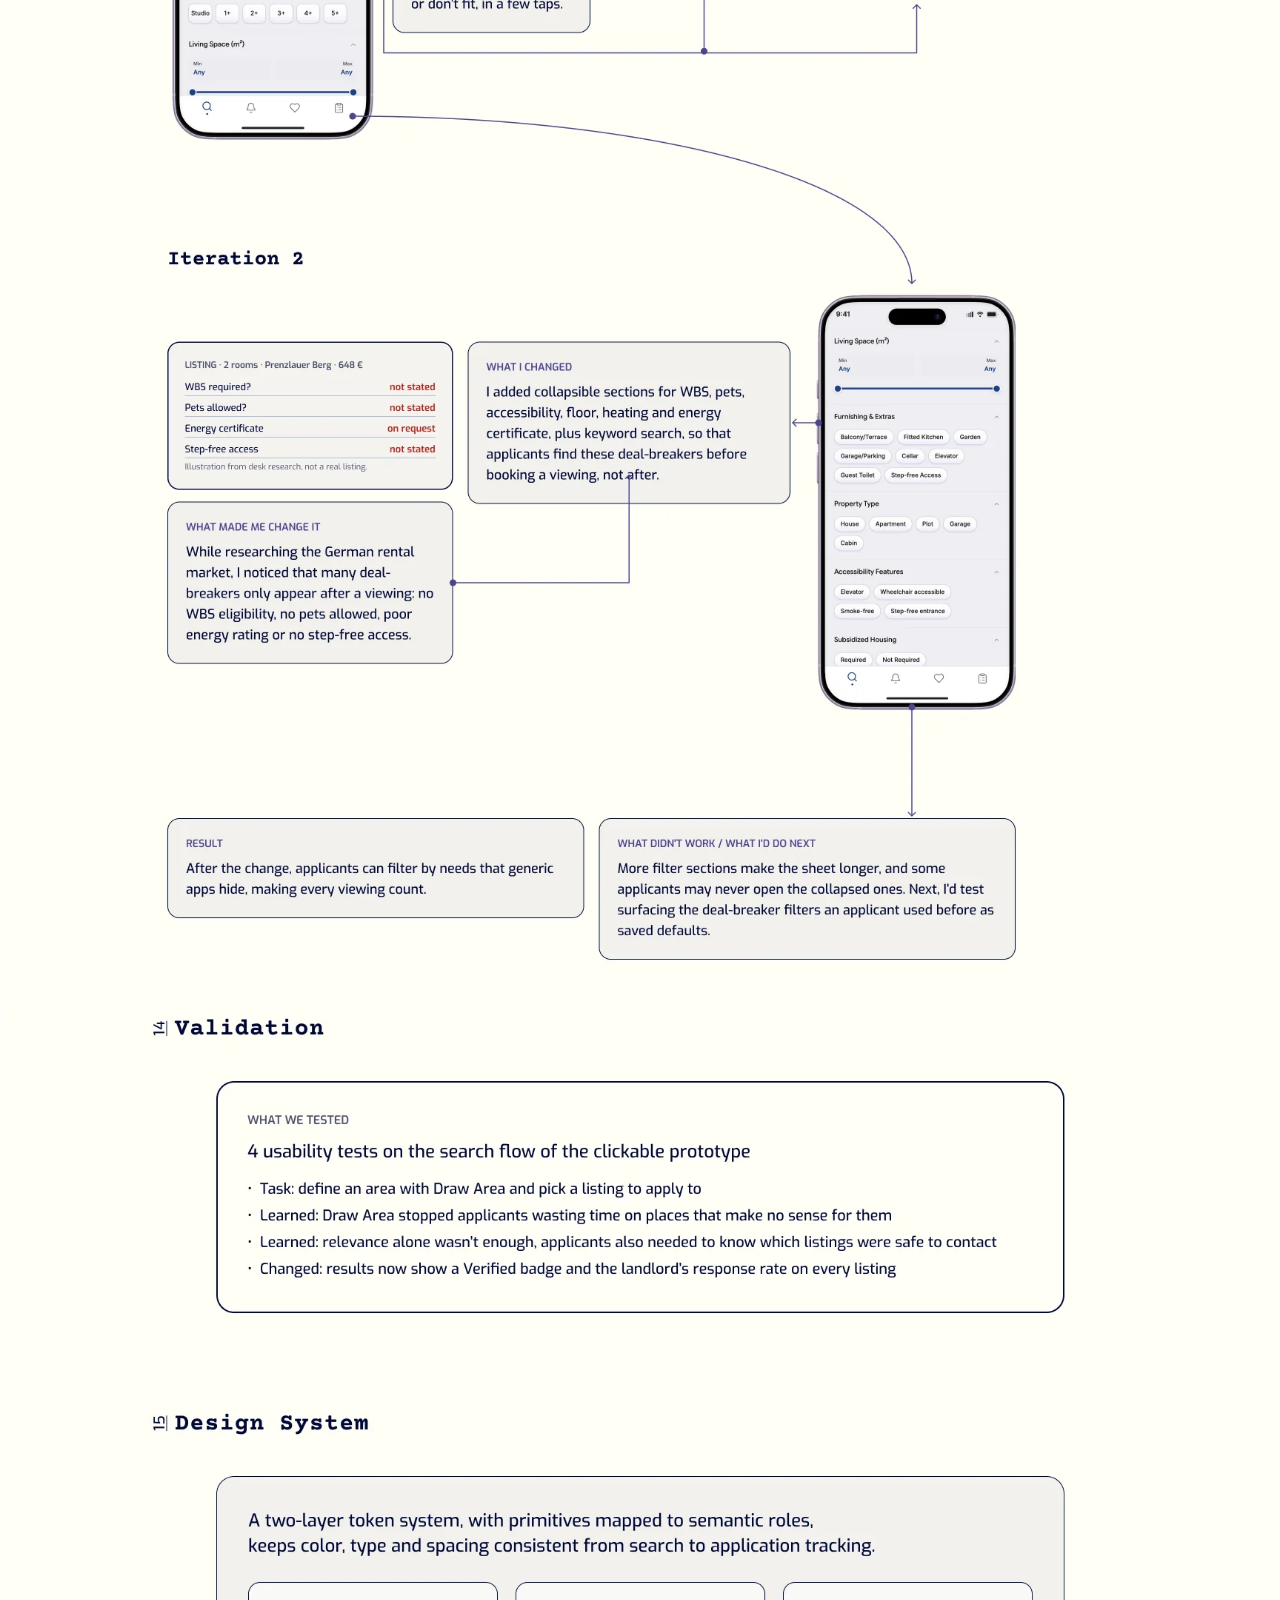
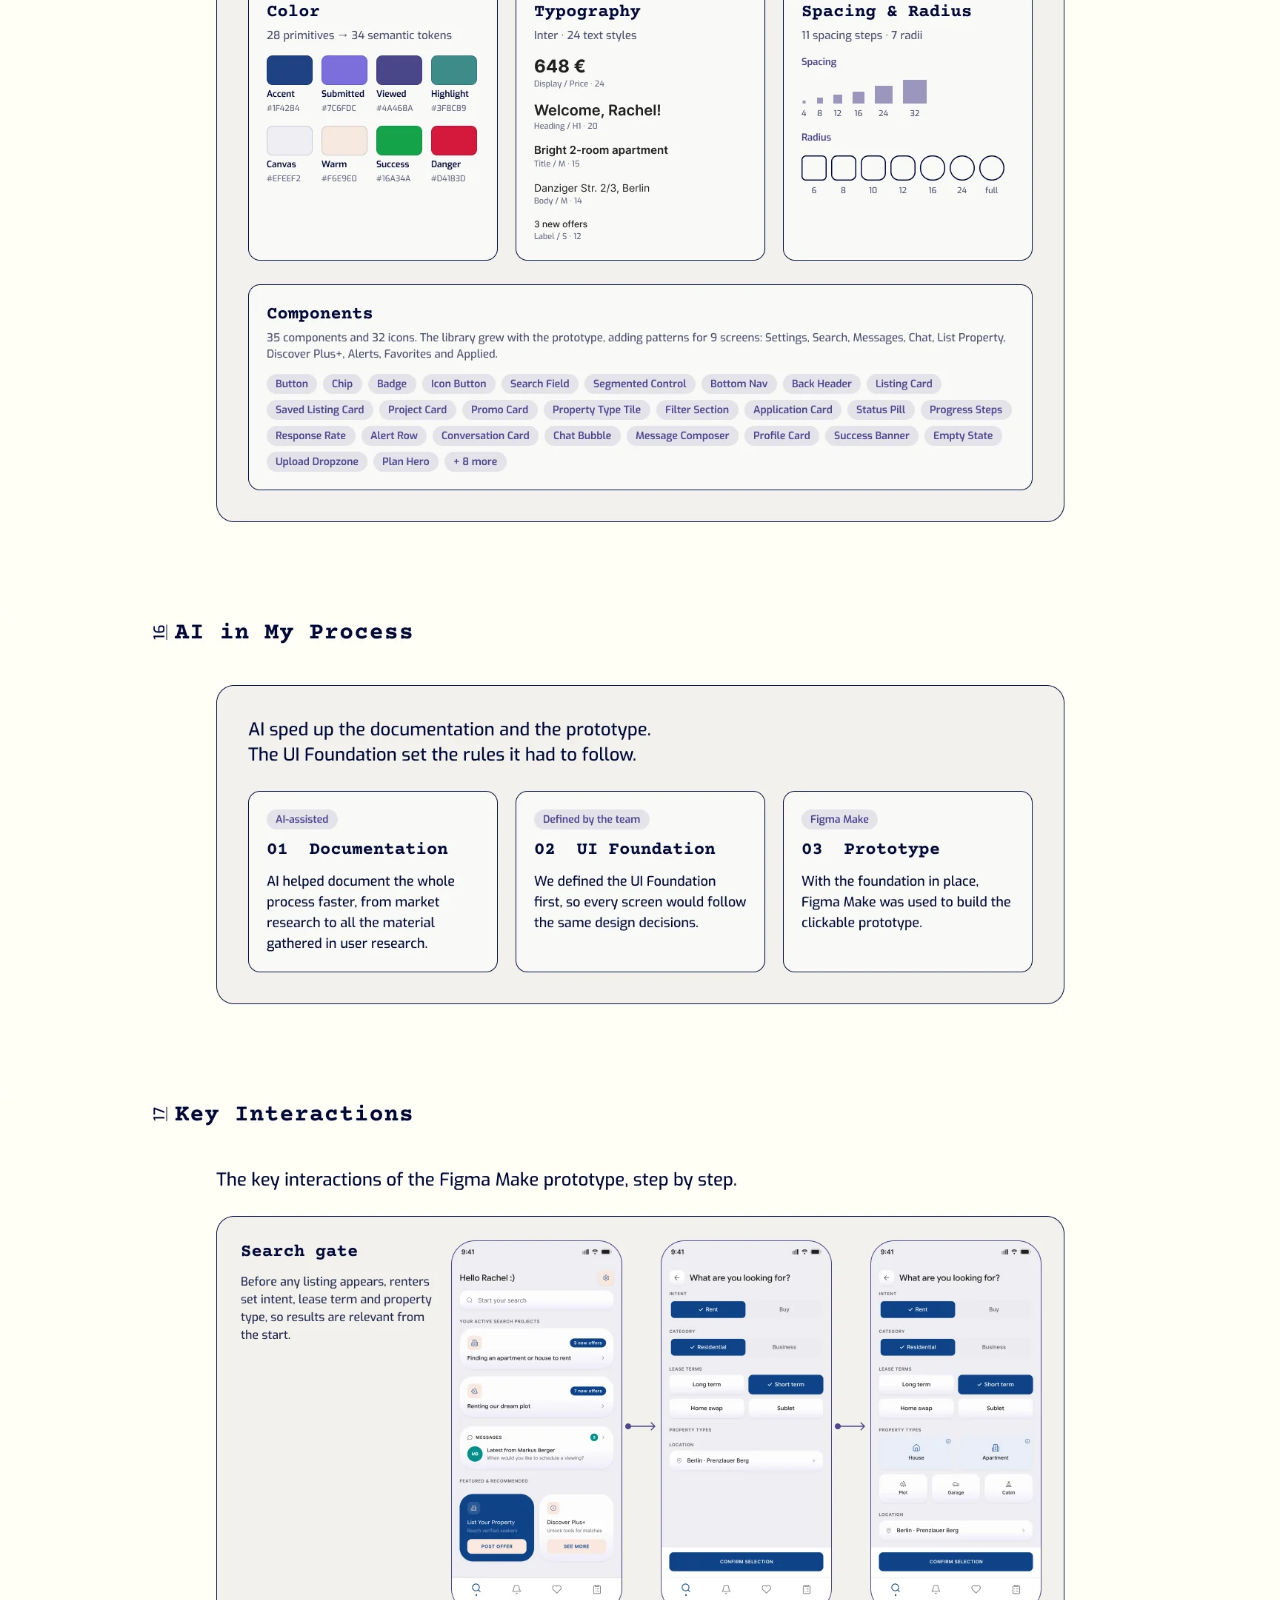
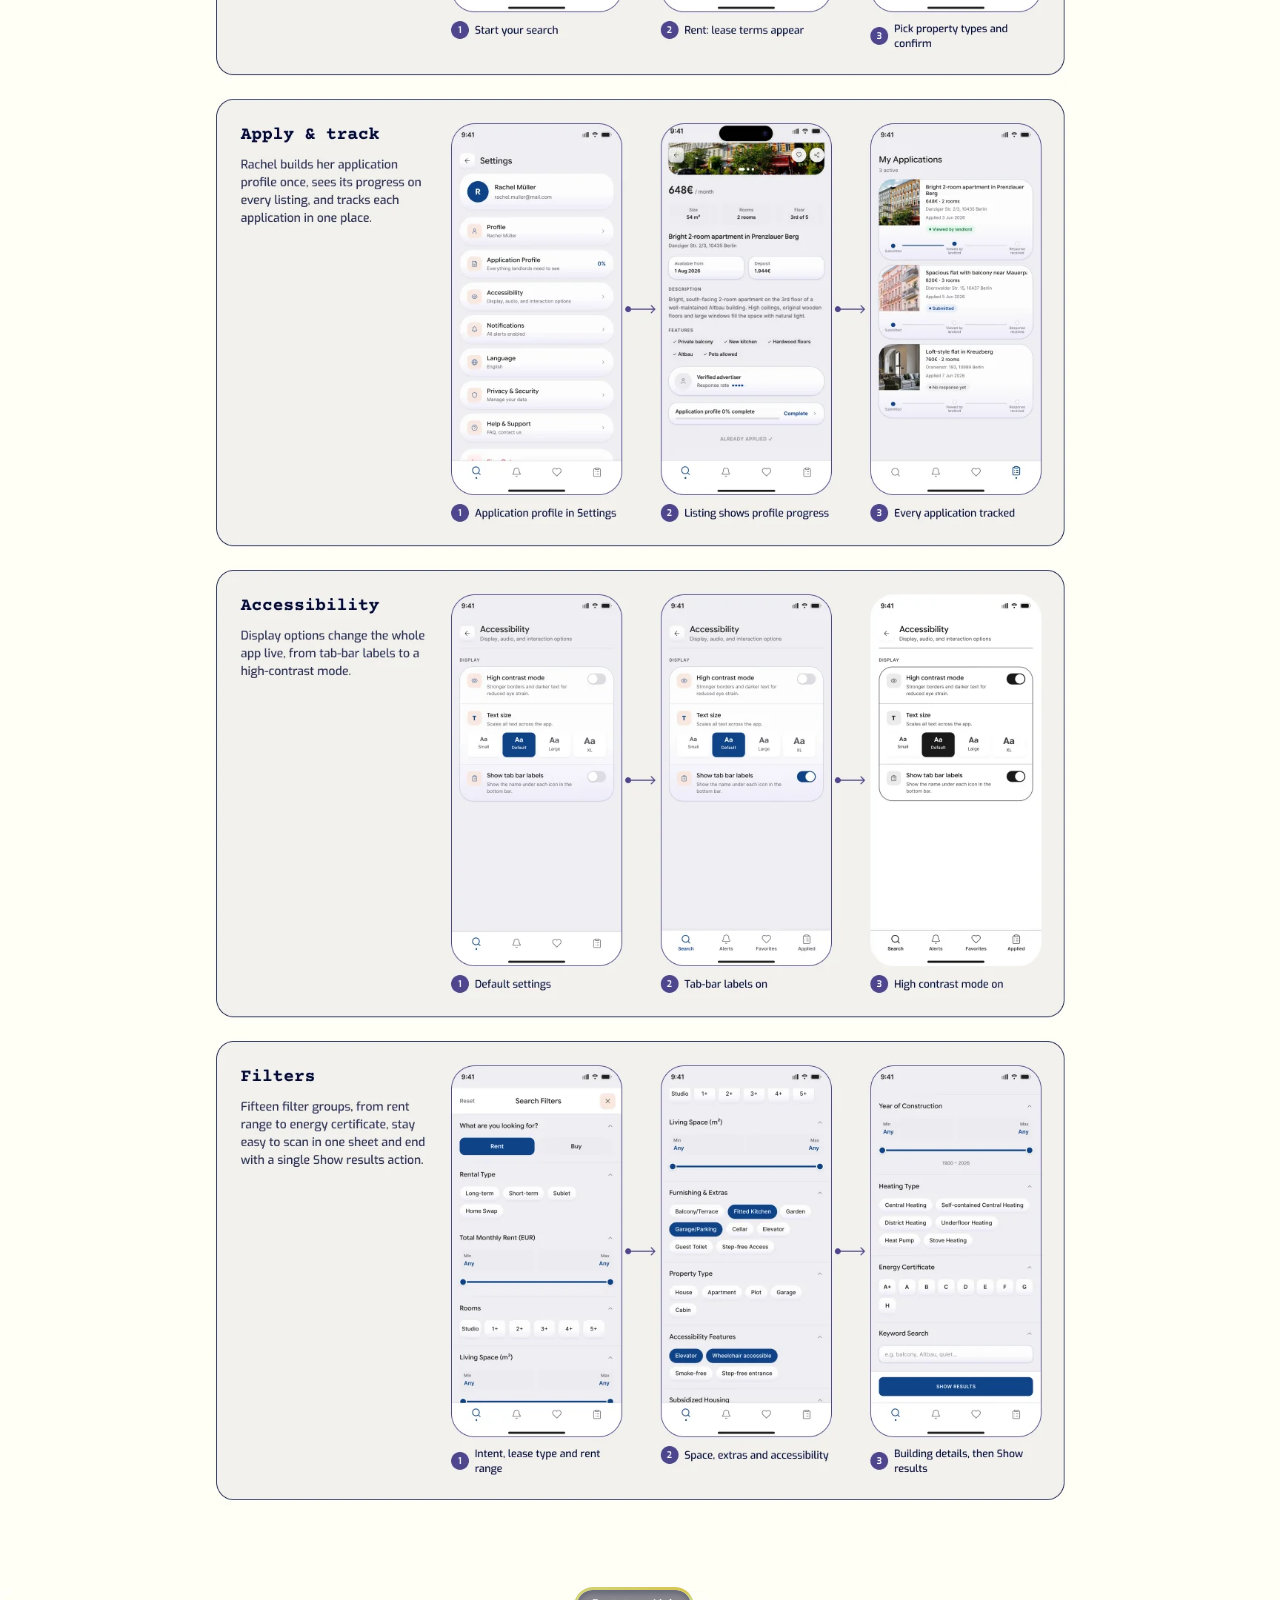
==== commit 36c35e09: "Home contact section: ornament behind the form Co-Authored-By: Claude Opus 5.5 <noreply@anthropic.co" ====
--- a/case-study-home-finder.html
+++ b/case-study-home-finder.html
@@ -6,8 +6,8 @@
   <title>Home-Finder App — UX/UI case study — Sxoiu Coelho</title>
   <meta name="description" content="Home-Finder: a rental app that helps people in Germany find a long-term home that truly fits.">
   <link rel="icon" href="data:,">
-  <link rel="stylesheet" href="styles.css?v=202611201303">
-  <link rel="stylesheet" href="pages.css?v=202611201303">
+  <link rel="stylesheet" href="styles.css?v=202611201305">
+  <link rel="stylesheet" href="pages.css?v=202611201305">
 </head>
 <body>
 <header class="menubar">
@@ -56,6 +56,6 @@
 </div>
 
 <dialog class="lightbox"><img src="" alt=""><button class="lightbox__close" aria-label="Close">×</button></dialog>
-<script src="script.js?v=202611201303"></script>
+<script src="script.js?v=202611201305"></script>
 </body>
 </html>
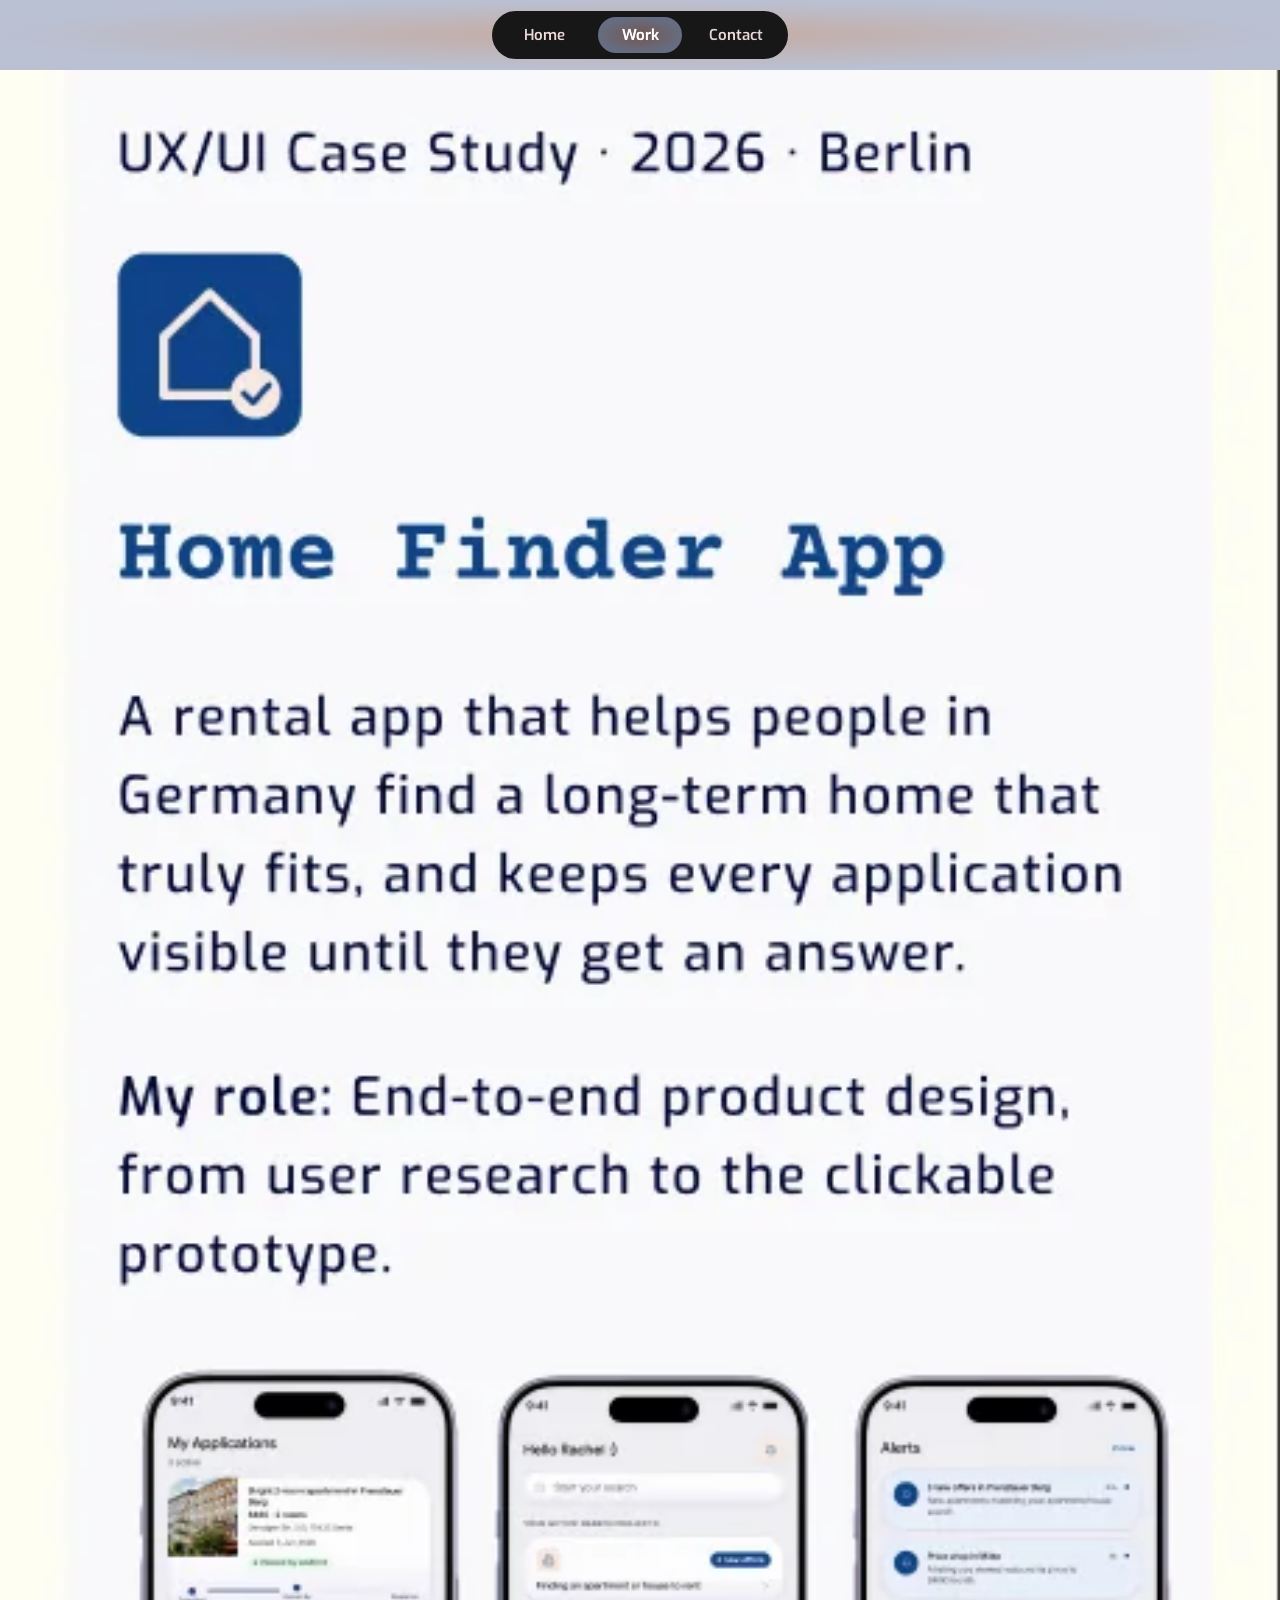
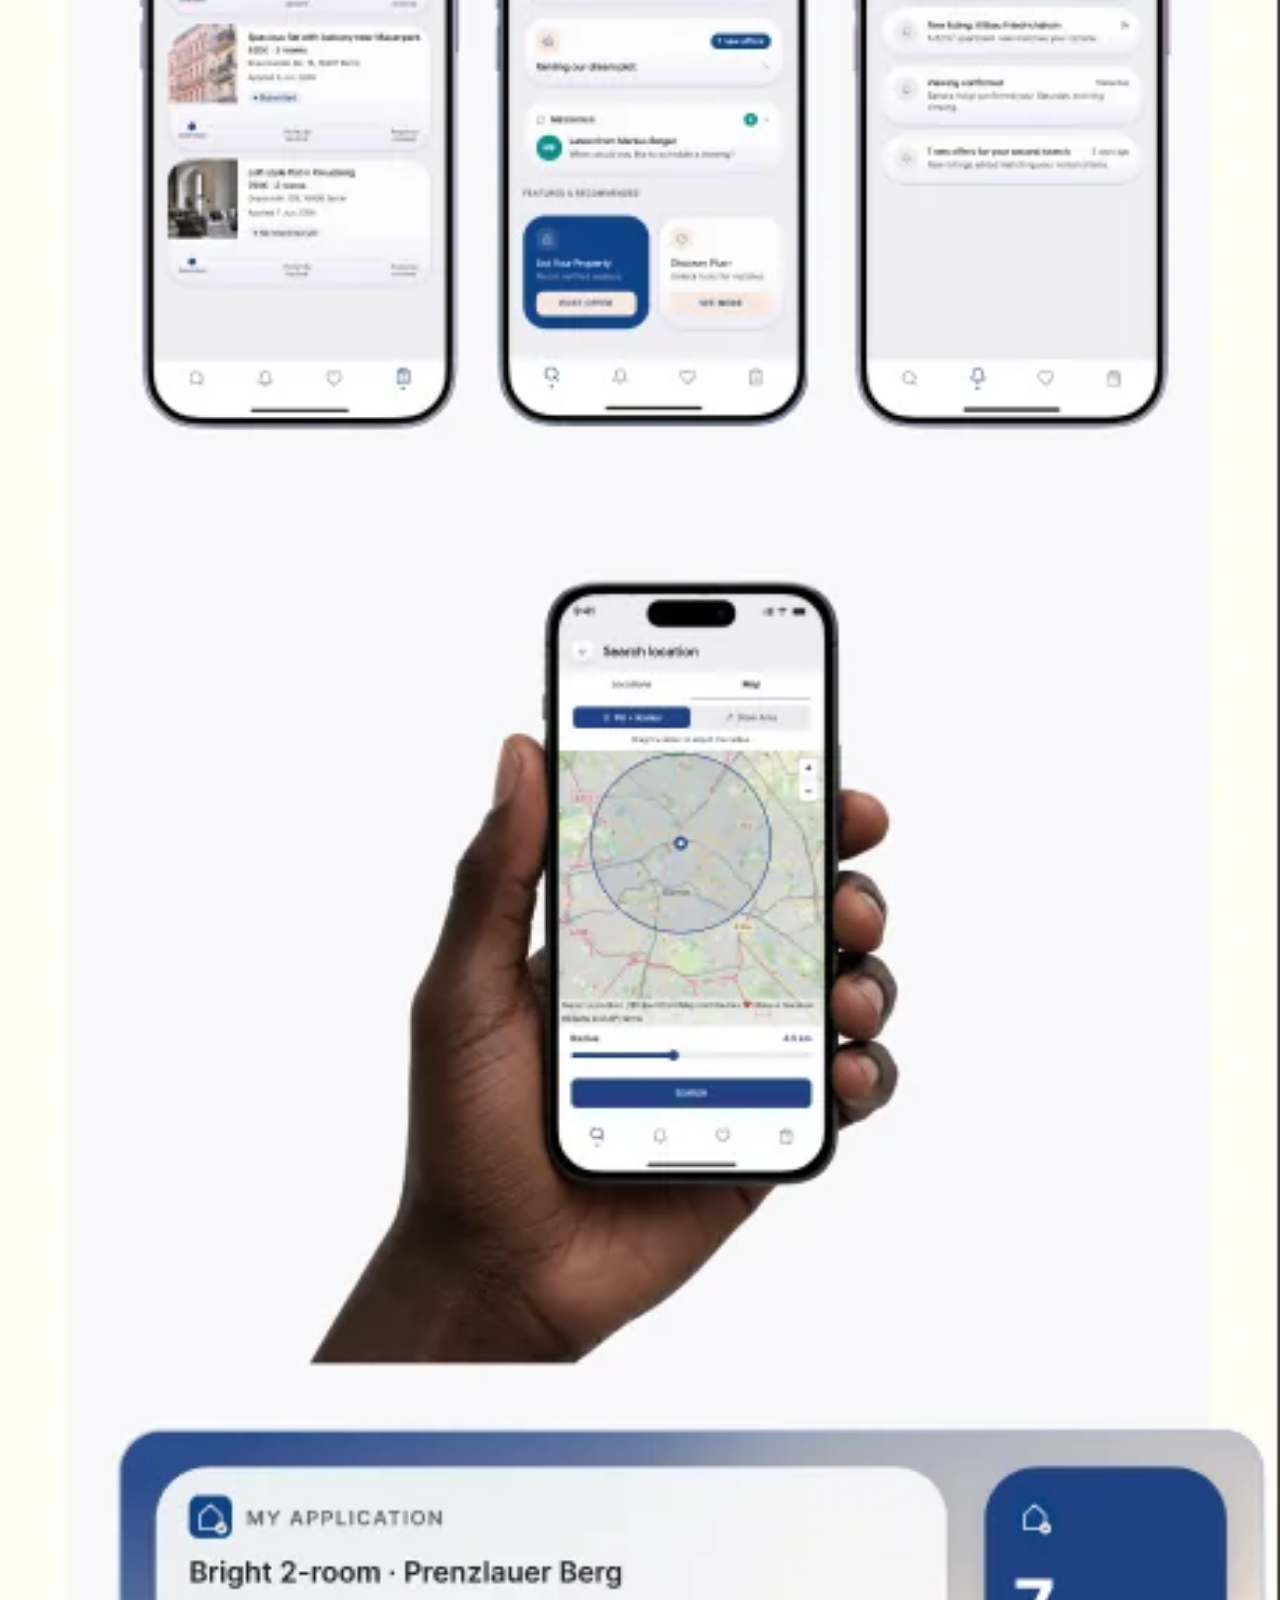
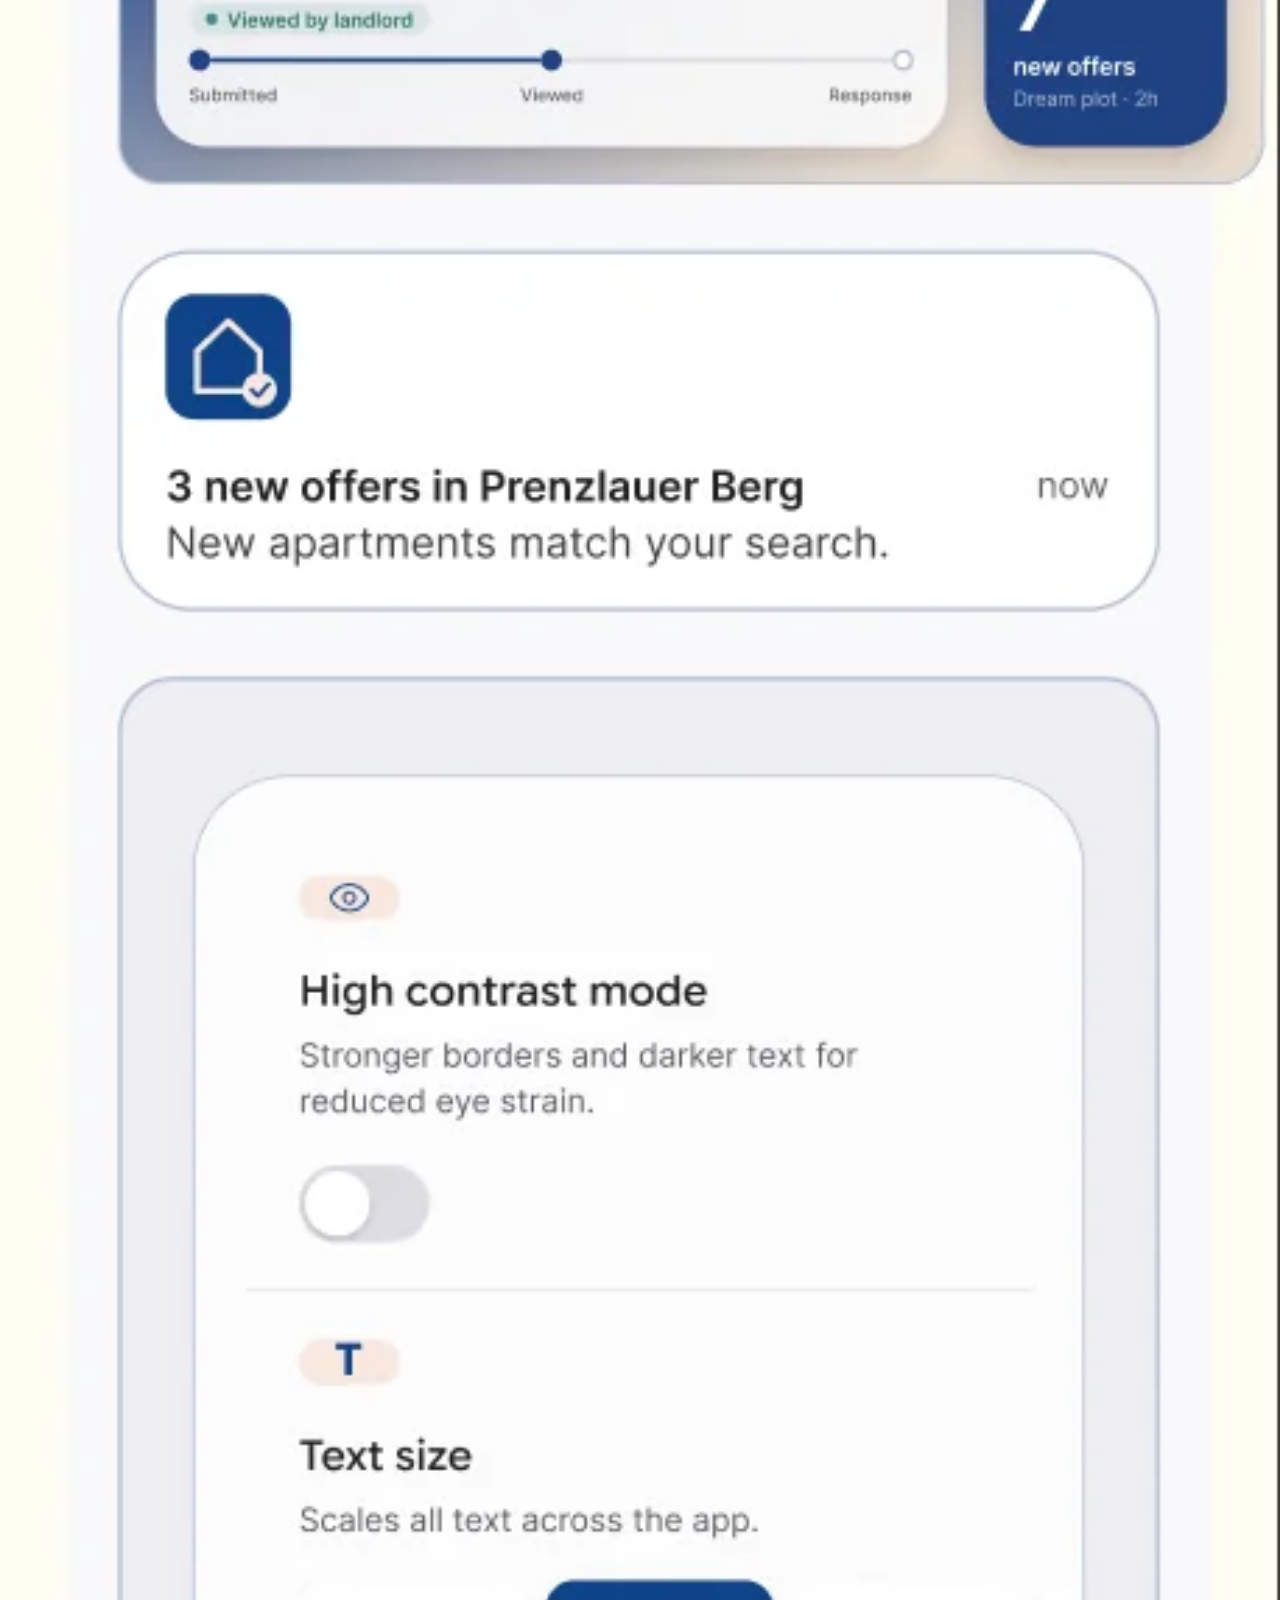
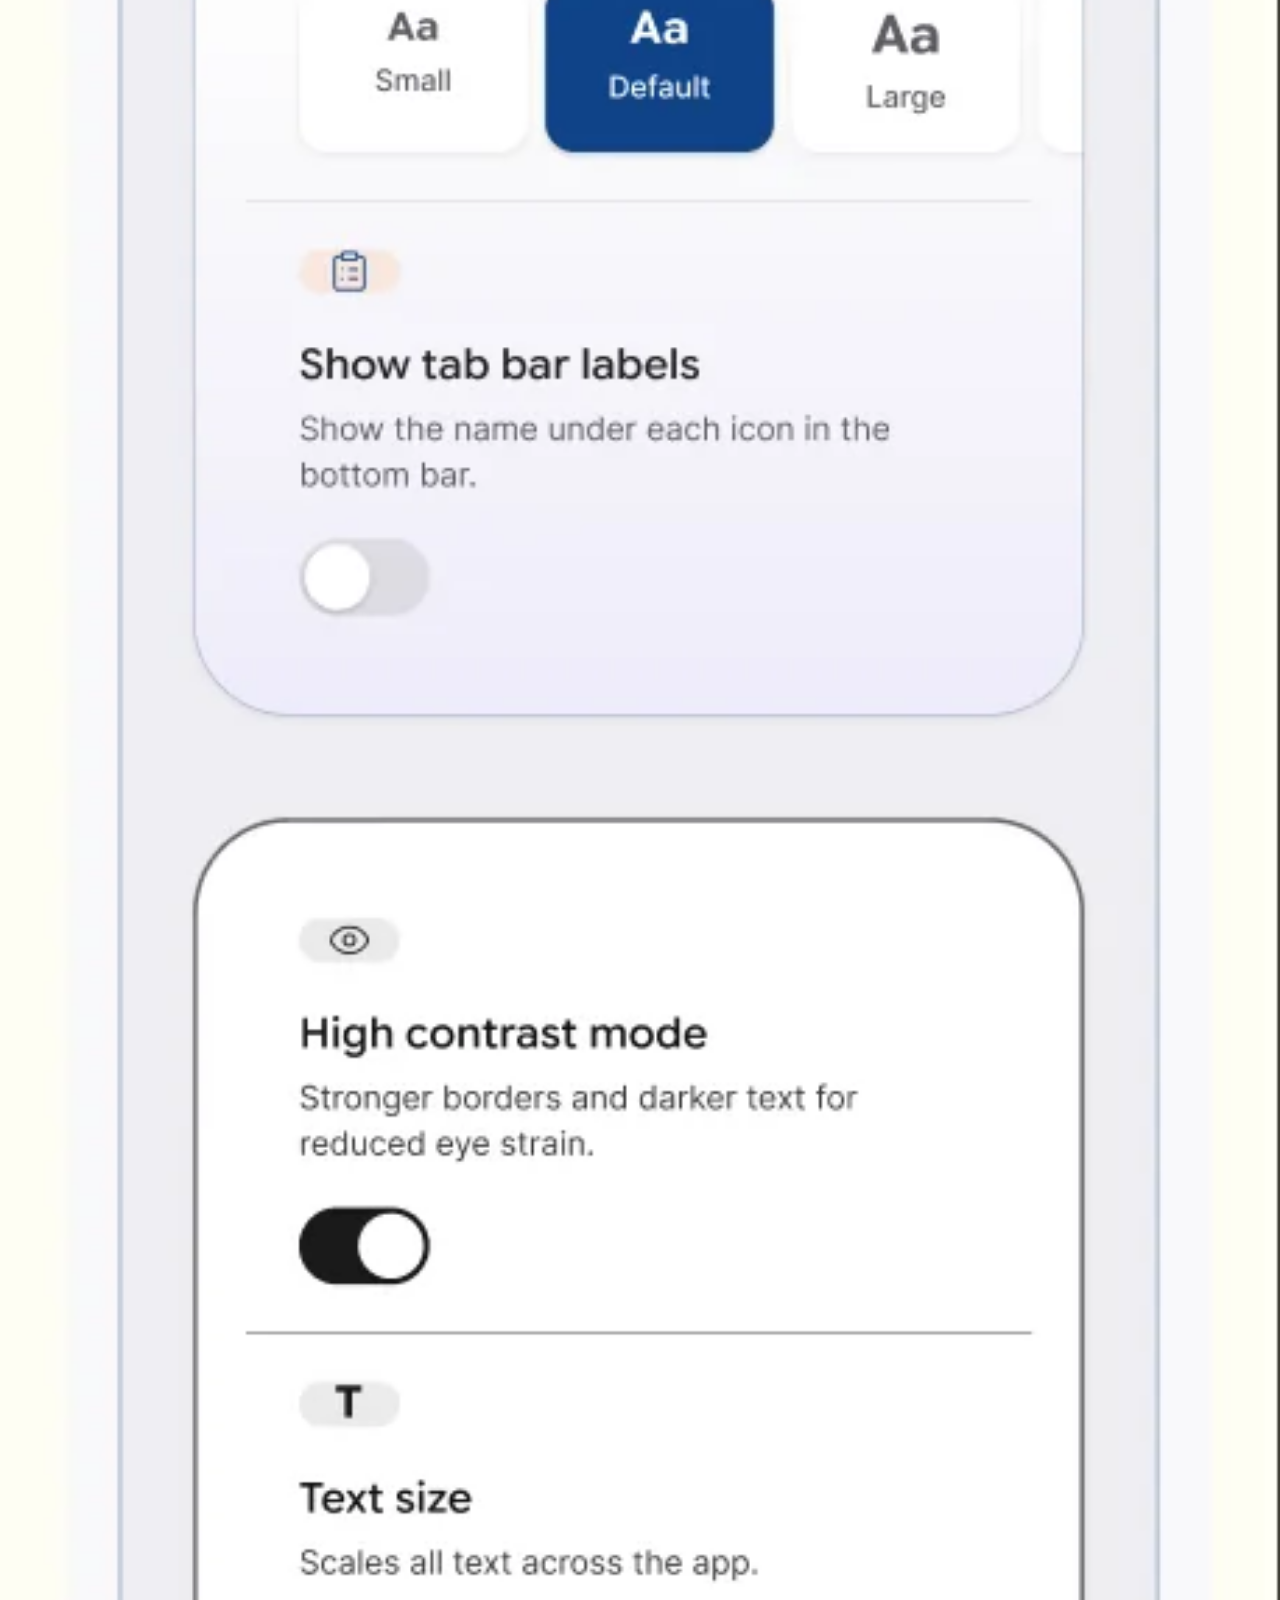
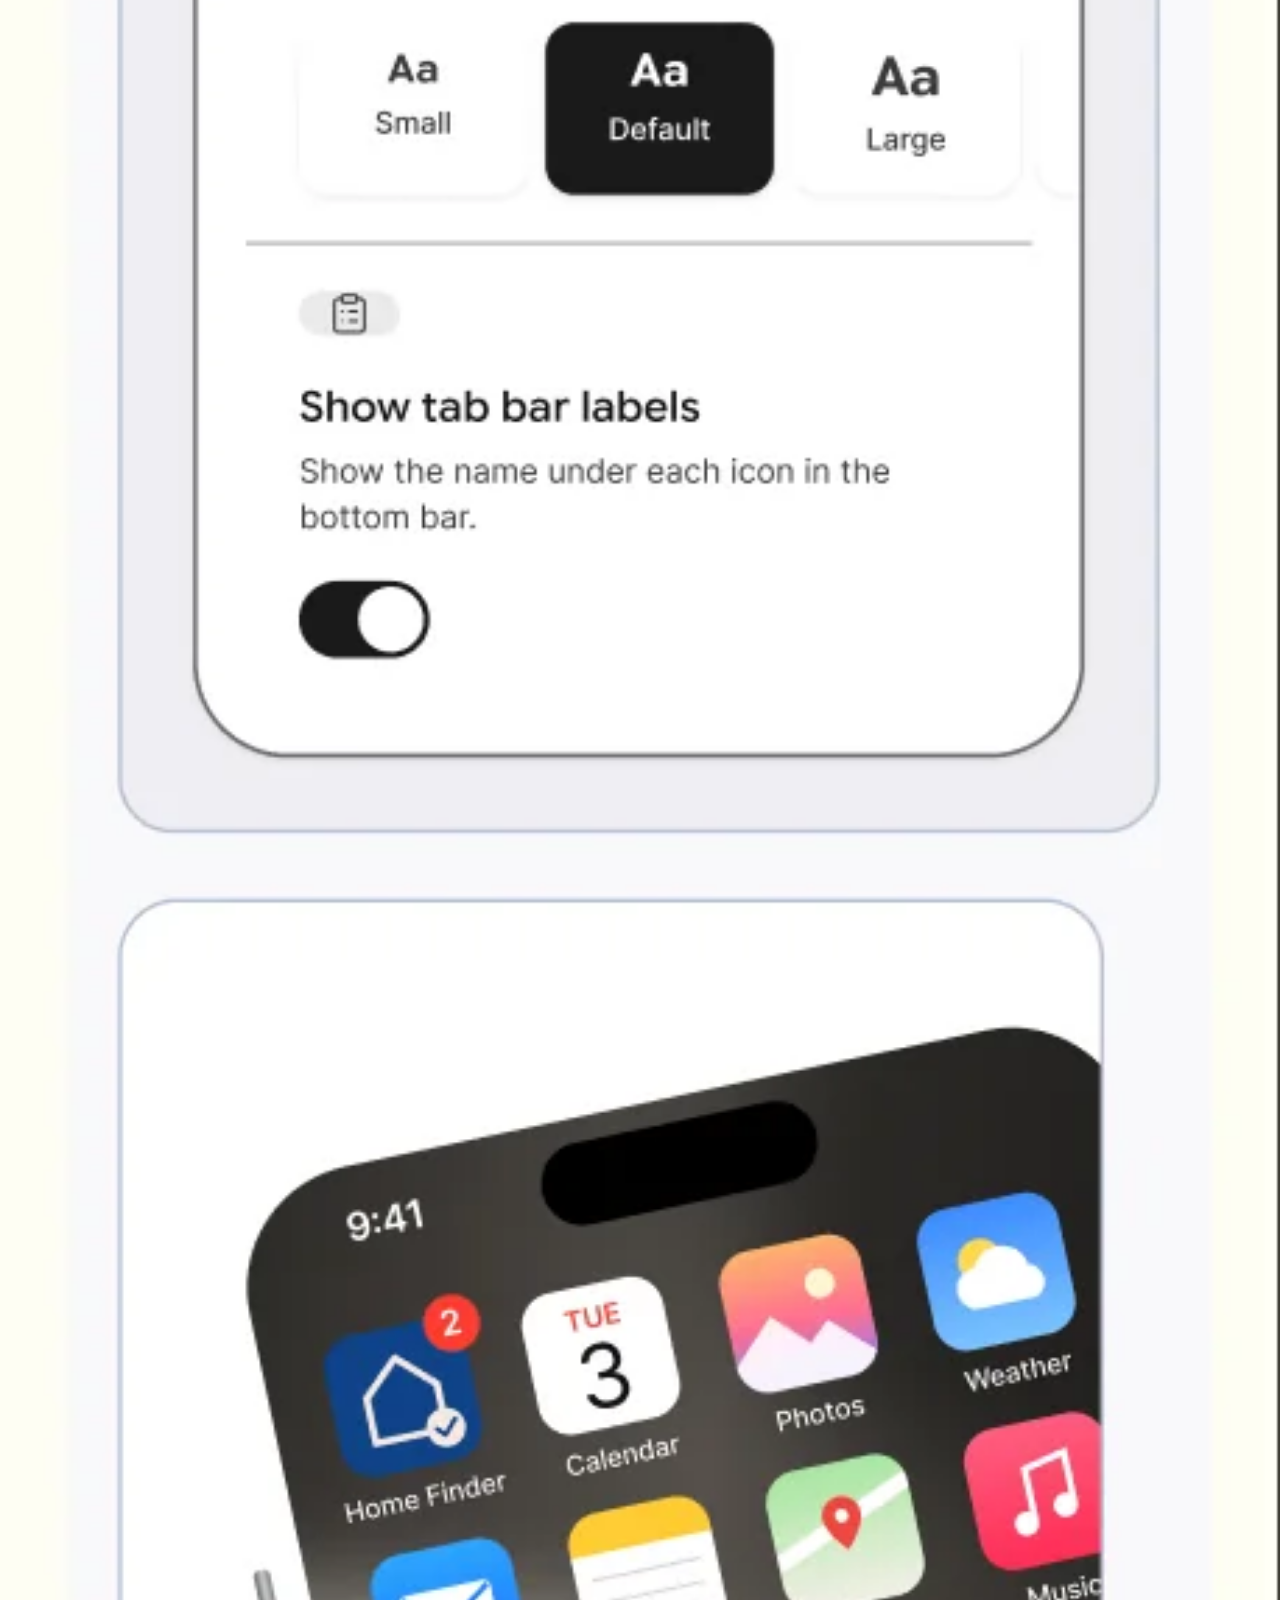
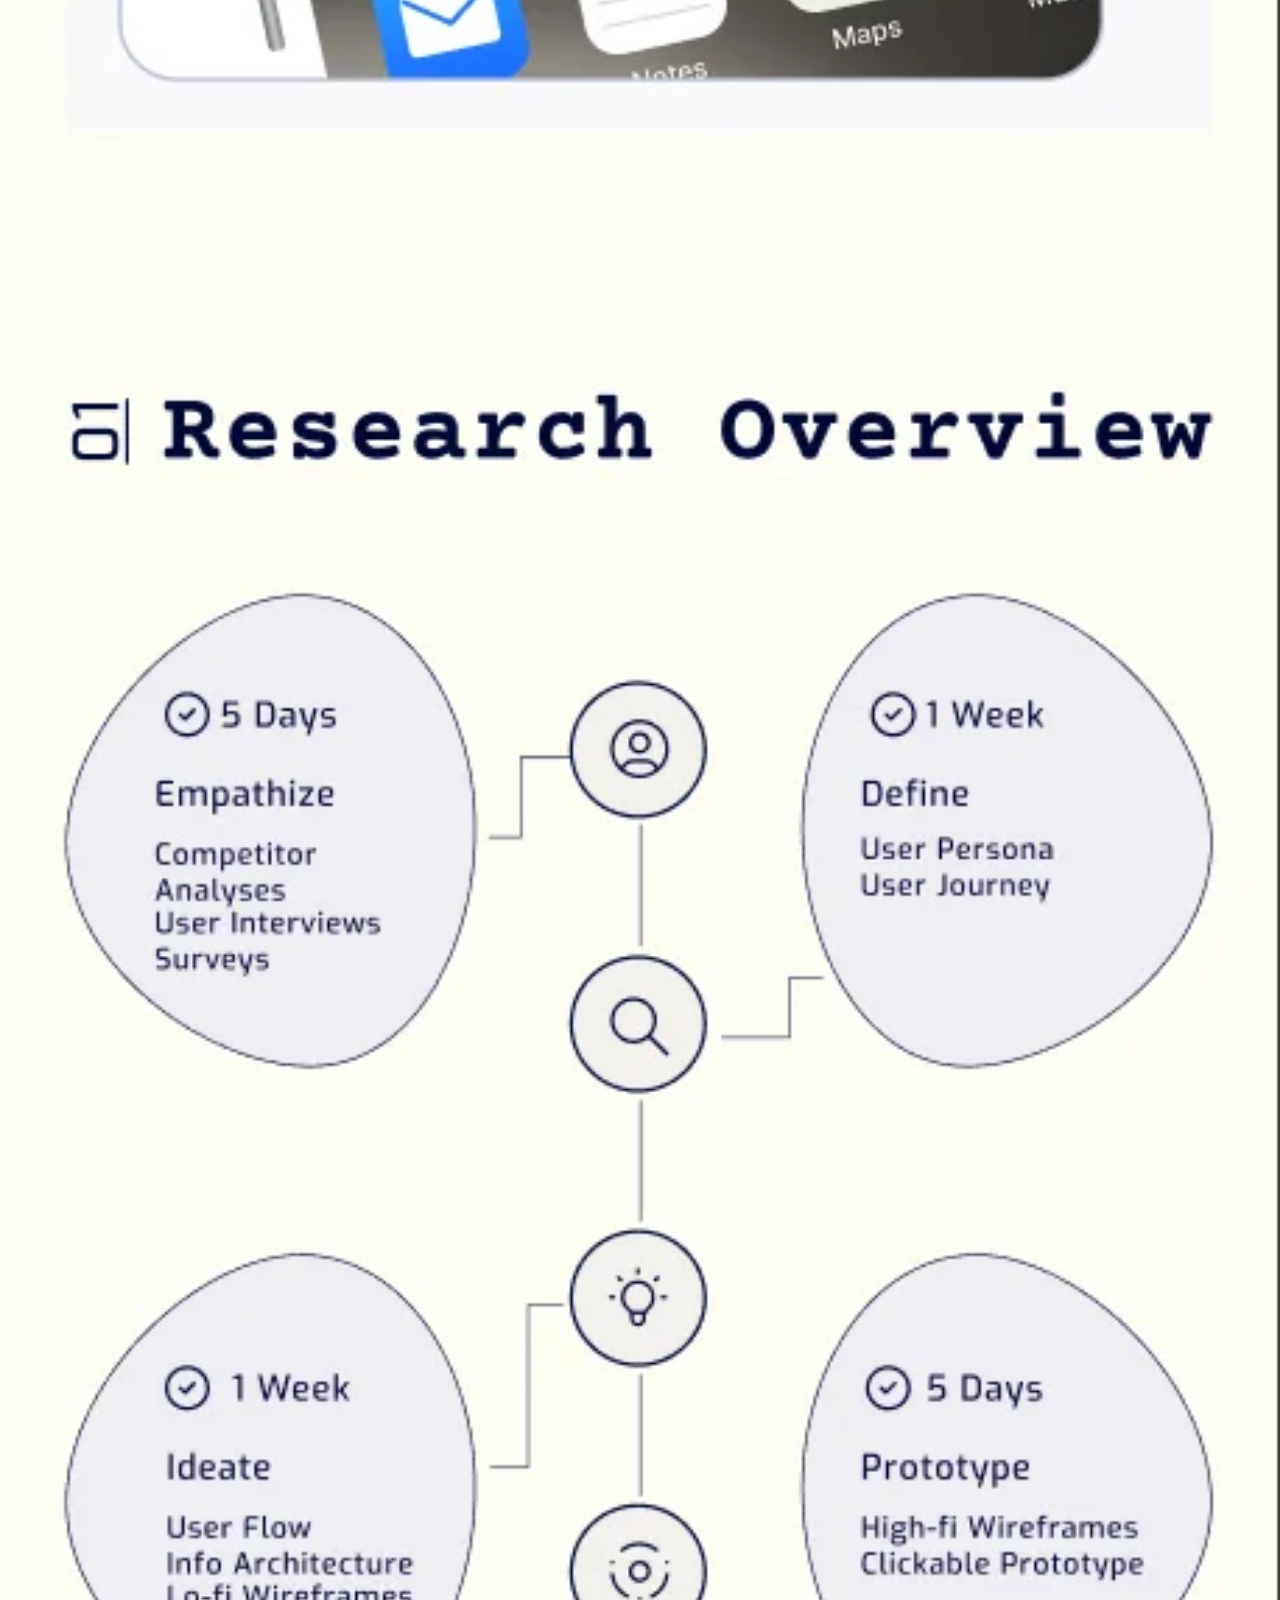
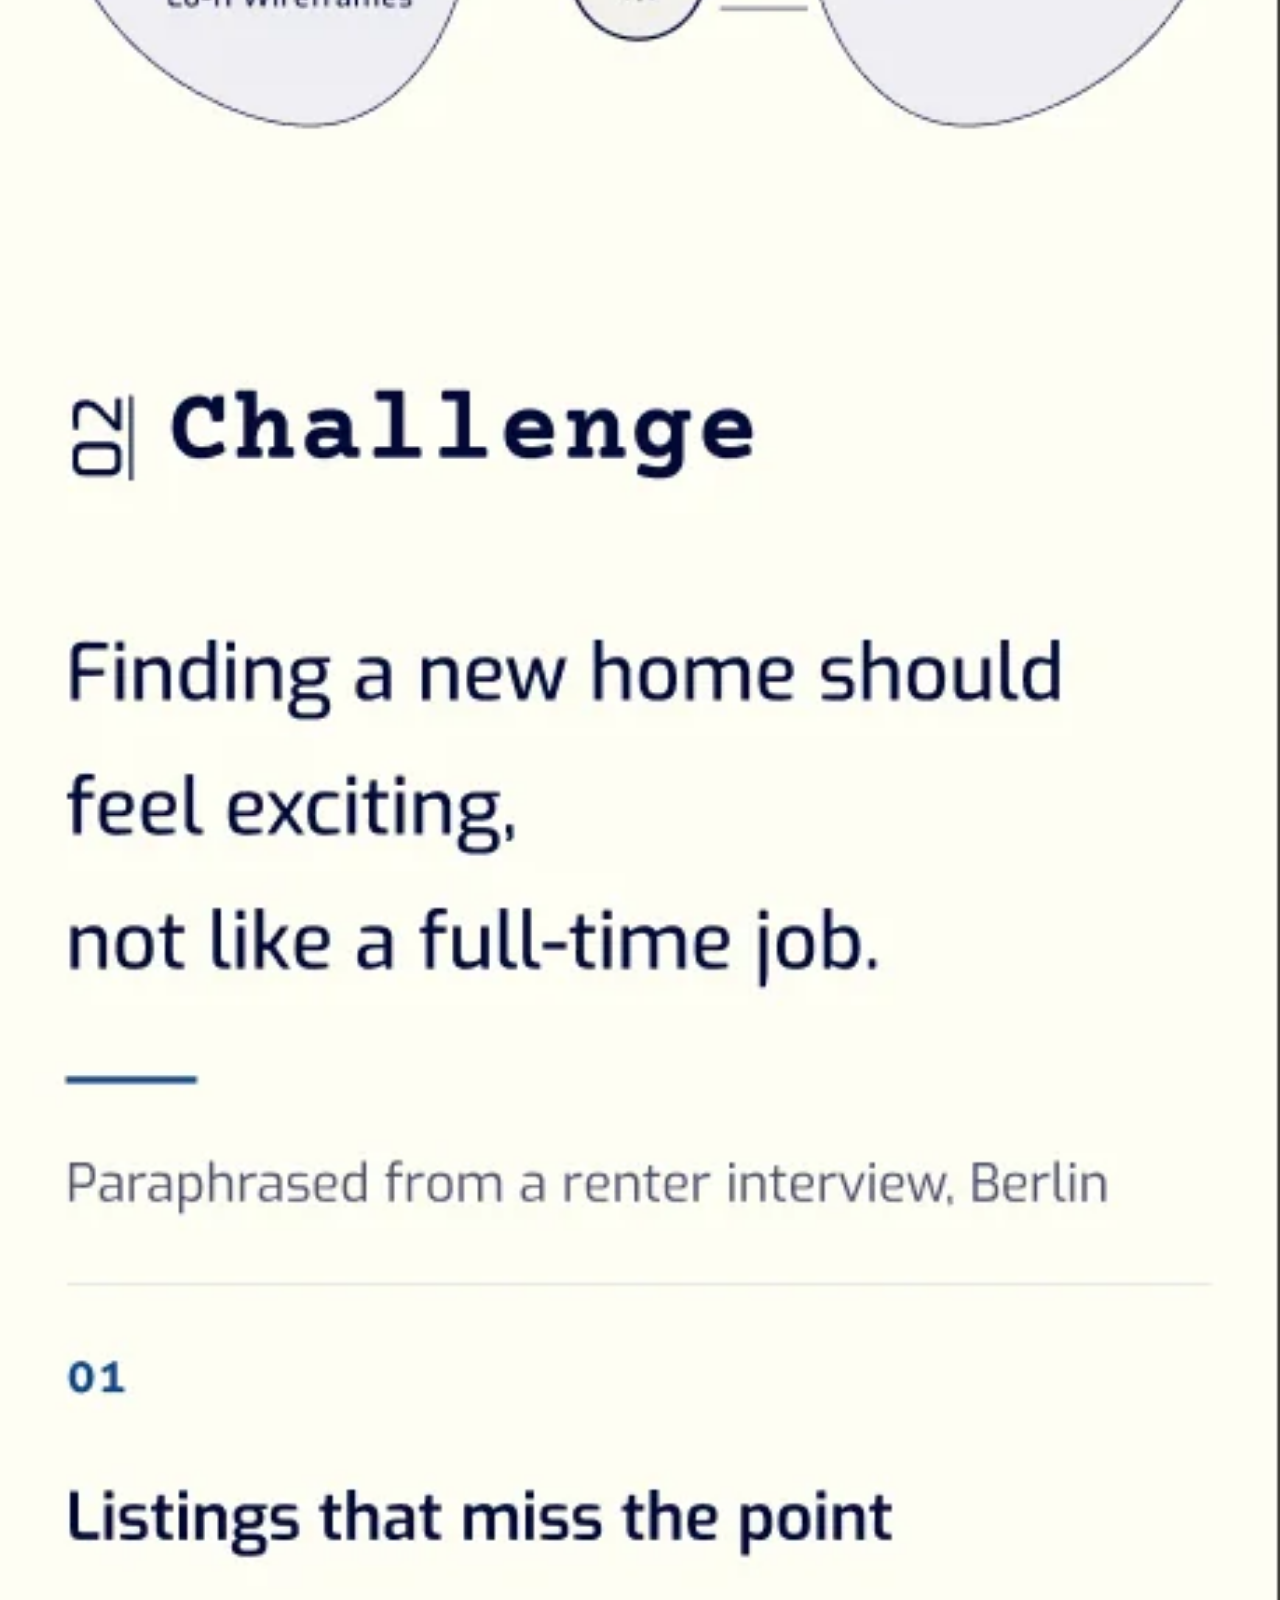
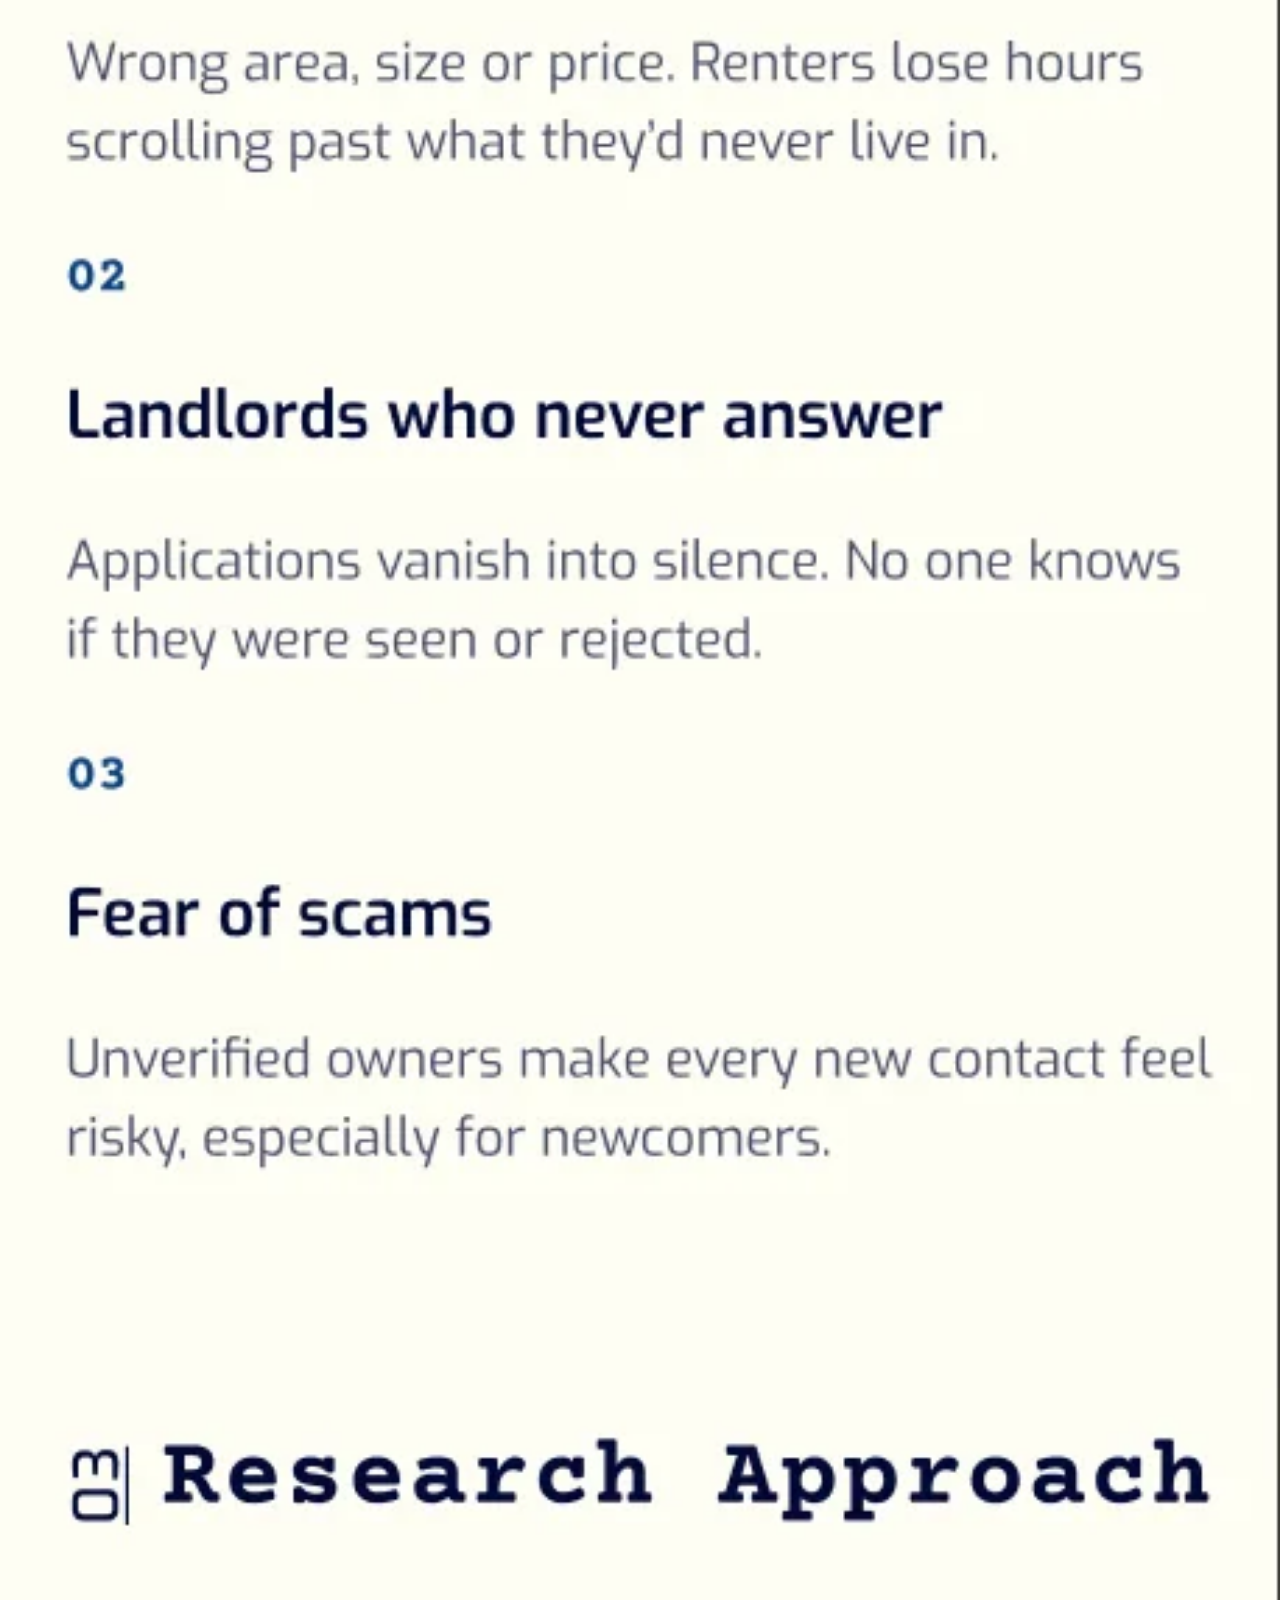
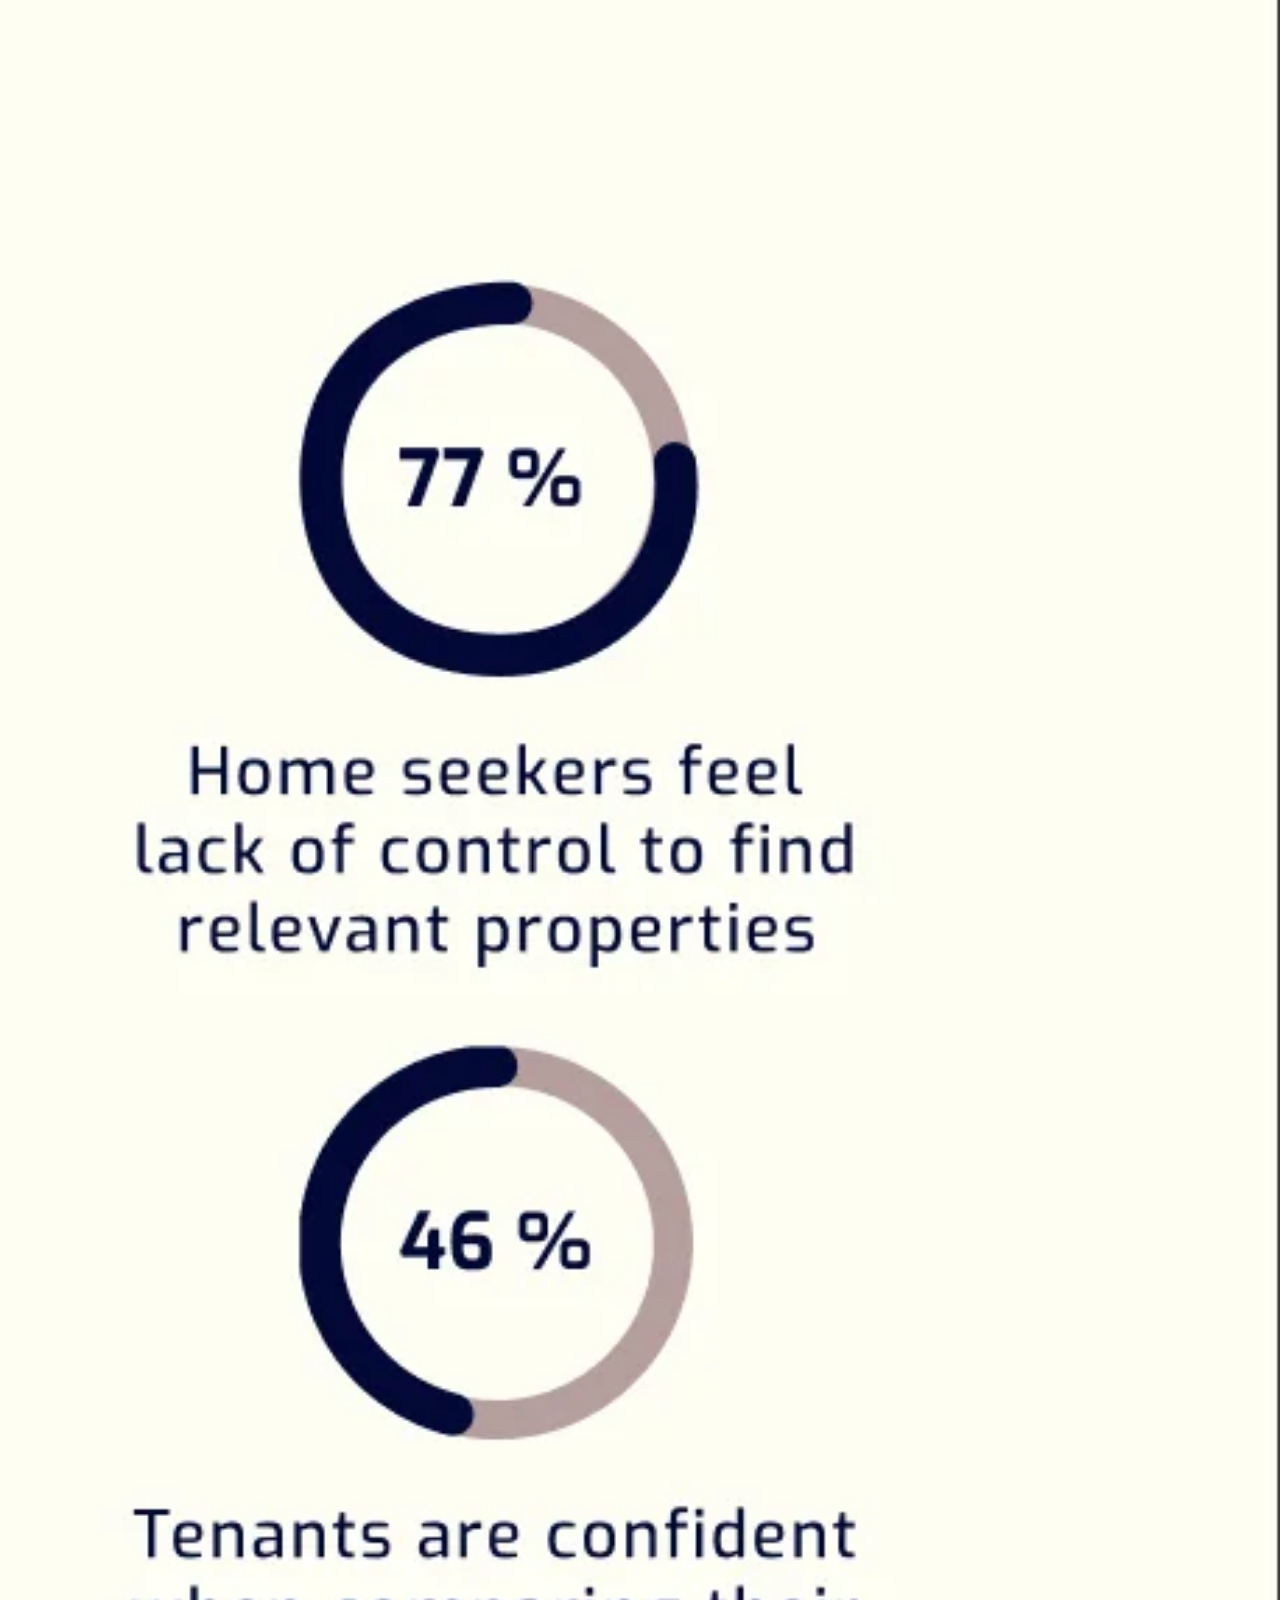
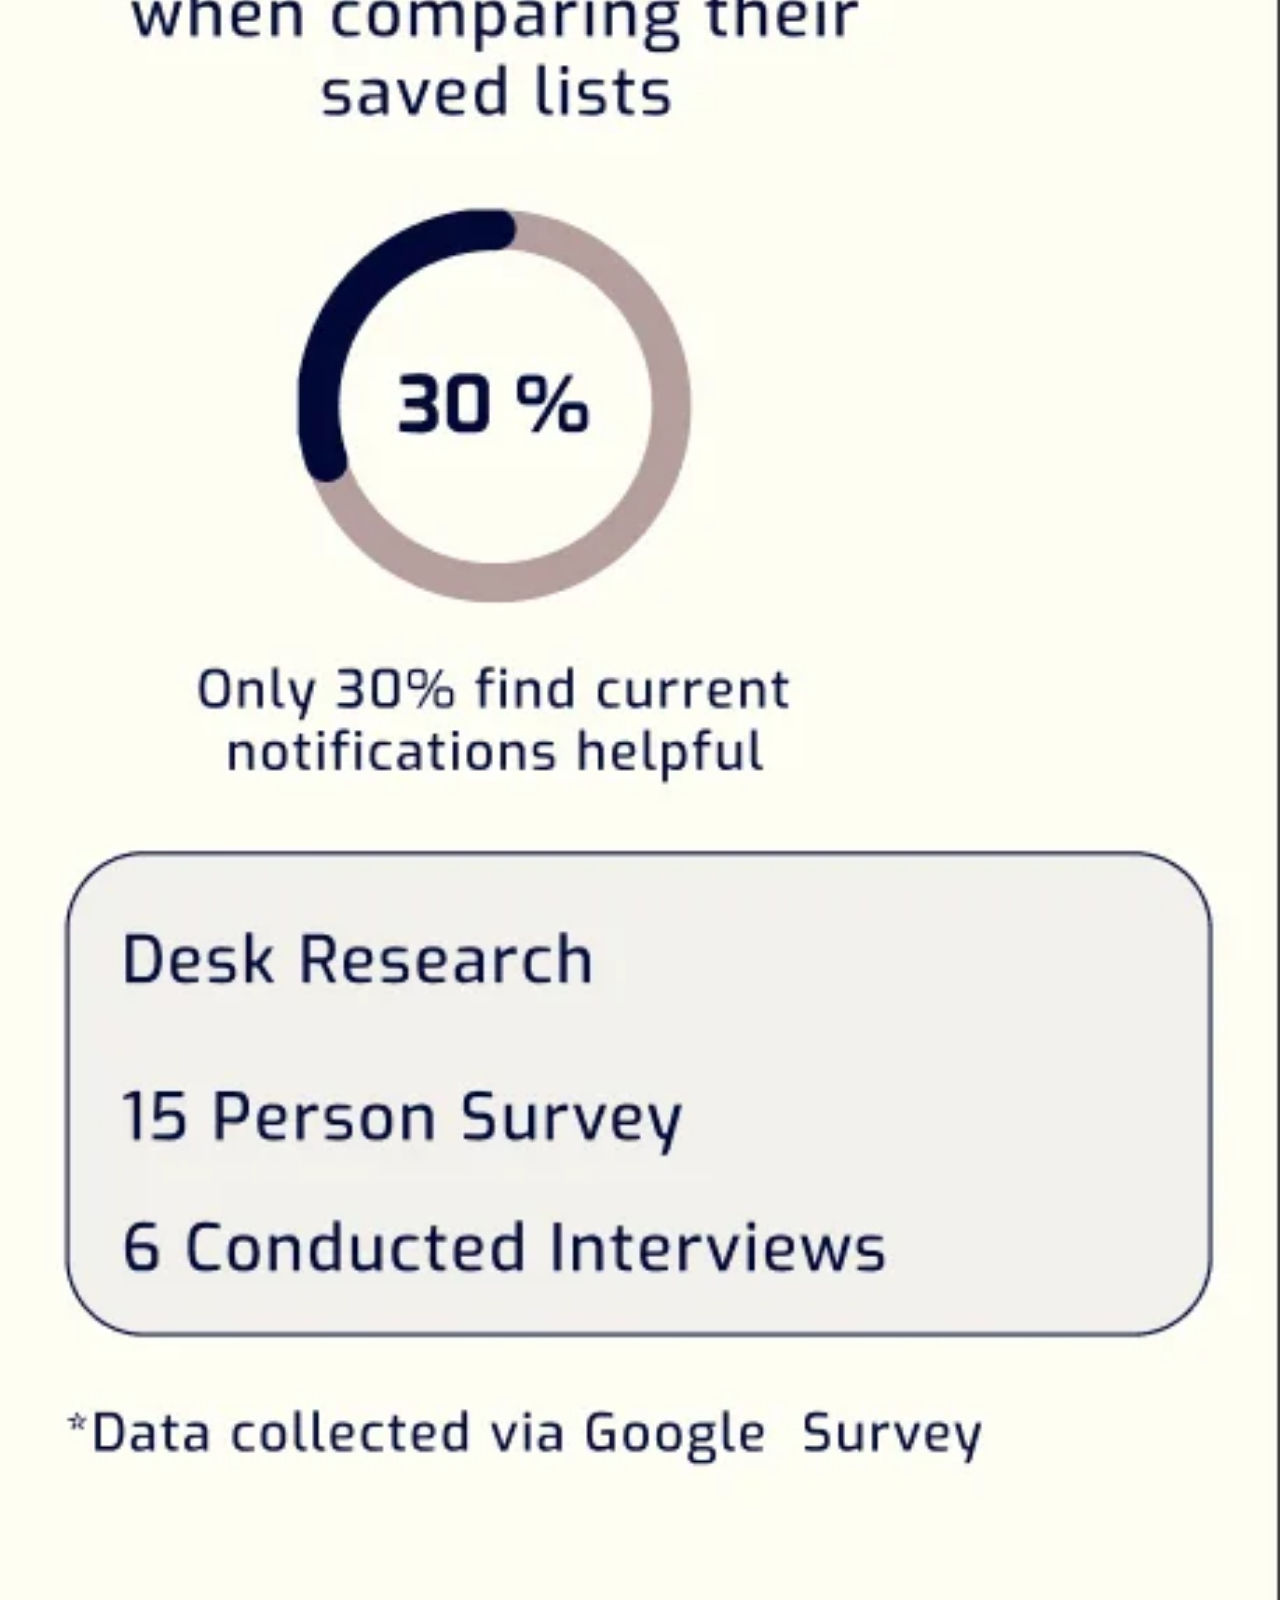
==== commit 56a1c72d: "Case studies: remove empty evidence slots and template Validation, sync phone Home-Finder from deskt" ====
--- a/case-study-home-finder.html
+++ b/case-study-home-finder.html
@@ -6,8 +6,8 @@
   <title>Home-Finder App — UX/UI case study — Sxoiu Coelho</title>
   <meta name="description" content="Home-Finder: a rental app that helps people in Germany find a long-term home that truly fits.">
   <link rel="icon" href="data:,">
-  <link rel="stylesheet" href="styles.css?v=202611201305">
-  <link rel="stylesheet" href="pages.css?v=202611201305">
+  <link rel="stylesheet" href="styles.css?v=202611201534">
+  <link rel="stylesheet" href="pages.css?v=202611201534">
 </head>
 <body>
 <header class="menubar">
@@ -24,26 +24,26 @@
   <main class="page__main study">
     <h1 class="visually-hidden">Home-Finder App — UX/UI case study</h1>
     <div class="study__sections">
-      <picture><source media="(max-width: 820px)" srcset="assets/case/homefinder-m-01.webp" width="465" height="3062"><img src="assets/case/homefinder-d-01.webp" width="1728" height="1741" alt="Home-Finder App — UX/UI case study — Hero"></picture>
-      <picture><source media="(max-width: 820px)" srcset="assets/case/homefinder-m-02.webp" width="465" height="579"><img src="assets/case/homefinder-d-02.webp" width="1728" height="1009" alt="Home-Finder App — UX/UI case study — Research overview" loading="lazy"></picture>
-      <picture><source media="(max-width: 820px)" srcset="assets/case/homefinder-m-03.webp" width="465" height="965"><img src="assets/case/homefinder-d-03.webp" width="1728" height="701" alt="Home-Finder App — UX/UI case study — Challenge" loading="lazy"></picture>
-      <picture><source media="(max-width: 820px)" srcset="assets/case/homefinder-m-04.webp" width="465" height="1268"><img src="assets/case/homefinder-d-04.webp" width="1728" height="601" alt="Home-Finder App — UX/UI case study — Research approach" loading="lazy"></picture>
-      <picture><source media="(max-width: 820px)" srcset="assets/case/homefinder-m-05.webp" width="465" height="1433"><img src="assets/case/homefinder-d-05.webp" width="1728" height="1673" alt="Home-Finder App — UX/UI case study — Persona" loading="lazy"></picture>
-      <picture><source media="(max-width: 820px)" srcset="assets/case/homefinder-m-06.webp" width="465" height="910"><img src="assets/case/homefinder-d-06.webp" width="1728" height="1068" alt="Home-Finder App — UX/UI case study — User journey" loading="lazy"></picture>
-      <picture><source media="(max-width: 820px)" srcset="assets/case/homefinder-m-07.webp" width="465" height="728"><img src="assets/case/homefinder-d-07.webp" width="1728" height="734" alt="Home-Finder App — UX/UI case study — User flow" loading="lazy"></picture>
-      <picture><source media="(max-width: 820px)" srcset="assets/case/homefinder-m-08.webp" width="465" height="695"><img src="assets/case/homefinder-d-08.webp" width="1728" height="739" alt="Home-Finder App — UX/UI case study — Ideation" loading="lazy"></picture>
-      <picture><source media="(max-width: 820px)" srcset="assets/case/homefinder-m-09.webp" width="465" height="709"><img src="assets/case/homefinder-d-09.webp" width="1728" height="533" alt="Home-Finder App — UX/UI case study — How might we" loading="lazy"></picture>
-      <picture><source media="(max-width: 820px)" srcset="assets/case/homefinder-m-10.webp" width="465" height="686"><img src="assets/case/homefinder-d-10.webp" width="1728" height="680" alt="Home-Finder App — UX/UI case study — Information architecture" loading="lazy"></picture>
-      <picture><source media="(max-width: 820px)" srcset="assets/case/homefinder-m-11.webp" width="465" height="585"><img src="assets/case/homefinder-d-11.webp" width="1728" height="600" alt="Home-Finder App — UX/UI case study — Lo-fi wireframes" loading="lazy"></picture>
-      <picture><source media="(max-width: 820px)" srcset="assets/case/homefinder-m-12.webp" width="465" height="3969"><img src="assets/case/homefinder-d-12.webp" width="1728" height="2116" alt="Home-Finder App — UX/UI case study — Key decision 1" loading="lazy"></picture>
-      <picture><source media="(max-width: 820px)" srcset="assets/case/homefinder-m-13.webp" width="465" height="3938"><img src="assets/case/homefinder-d-13.webp" width="1728" height="2109" alt="Home-Finder App — UX/UI case study — Key decision 2" loading="lazy"></picture>
-      <picture><source media="(max-width: 820px)" srcset="assets/case/homefinder-m-14.webp" width="465" height="4027"><img src="assets/case/homefinder-d-14.webp" width="1728" height="2081" alt="Home-Finder App — UX/UI case study — Key decision 3" loading="lazy"></picture>
-      <picture><source media="(max-width: 820px)" srcset="assets/case/homefinder-m-15.webp" width="465" height="573"><img src="assets/case/homefinder-d-15.webp" width="1728" height="533" alt="Home-Finder App — UX/UI case study — Validation" loading="lazy"></picture>
-      <picture><source media="(max-width: 820px)" srcset="assets/case/homefinder-m-16.webp" width="465" height="3900"><img src="assets/case/homefinder-d-16.webp" width="1728" height="1092" alt="Home-Finder App — UX/UI case study — Design system" loading="lazy"></picture>
-      <picture><source media="(max-width: 820px)" srcset="assets/case/homefinder-m-17.webp" width="465" height="454"><img src="assets/case/homefinder-d-17.webp" width="1728" height="651" alt="Home-Finder App — UX/UI case study — AI in my process" loading="lazy"></picture>
-      <picture><source media="(max-width: 820px)" srcset="assets/case/homefinder-m-18.webp" width="465" height="3994"><img src="assets/case/homefinder-d-18.webp" width="1728" height="2830" alt="Home-Finder App — UX/UI case study — Key interactions" loading="lazy"></picture>
+      <picture><source media="(max-width: 820px)" srcset="assets/case/homefinder-m-01.webp?v=202611201534" width="458" height="2960"><img src="assets/case/homefinder-d-01.webp?v=202611201534" width="1728" height="1740" alt="Home-Finder App — UX/UI case study — Hero"></picture>
+      <picture><source media="(max-width: 820px)" srcset="assets/case/homefinder-m-02.webp?v=202611201534" width="458" height="570"><img src="assets/case/homefinder-d-02.webp?v=202611201534" width="1728" height="1009" alt="Home-Finder App — UX/UI case study — Research overview" loading="lazy"></picture>
+      <picture><source media="(max-width: 820px)" srcset="assets/case/homefinder-m-03.webp?v=202611201534" width="458" height="949"><img src="assets/case/homefinder-d-03.webp?v=202611201534" width="1728" height="701" alt="Home-Finder App — UX/UI case study — Challenge" loading="lazy"></picture>
+      <picture><source media="(max-width: 820px)" srcset="assets/case/homefinder-m-04.webp?v=202611201534" width="458" height="1249"><img src="assets/case/homefinder-d-04.webp?v=202611201534" width="1728" height="601" alt="Home-Finder App — UX/UI case study — Research approach" loading="lazy"></picture>
+      <picture><source media="(max-width: 820px)" srcset="assets/case/homefinder-m-05.webp?v=202611201534" width="458" height="1410"><img src="assets/case/homefinder-d-05.webp?v=202611201534" width="1728" height="1673" alt="Home-Finder App — UX/UI case study — Persona" loading="lazy"></picture>
+      <picture><source media="(max-width: 820px)" srcset="assets/case/homefinder-m-06.webp?v=202611201534" width="458" height="895"><img src="assets/case/homefinder-d-06.webp?v=202611201534" width="1728" height="1068" alt="Home-Finder App — UX/UI case study — User journey" loading="lazy"></picture>
+      <picture><source media="(max-width: 820px)" srcset="assets/case/homefinder-m-07.webp?v=202611201534" width="458" height="717"><img src="assets/case/homefinder-d-07.webp?v=202611201534" width="1728" height="734" alt="Home-Finder App — UX/UI case study — User flow" loading="lazy"></picture>
+      <picture><source media="(max-width: 820px)" srcset="assets/case/homefinder-m-08.webp?v=202611201534" width="458" height="683"><img src="assets/case/homefinder-d-08.webp?v=202611201534" width="1728" height="739" alt="Home-Finder App — UX/UI case study — Ideation" loading="lazy"></picture>
+      <picture><source media="(max-width: 820px)" srcset="assets/case/homefinder-m-09.webp?v=202611201534" width="458" height="697"><img src="assets/case/homefinder-d-09.webp?v=202611201534" width="1728" height="533" alt="Home-Finder App — UX/UI case study — How might we" loading="lazy"></picture>
+      <picture><source media="(max-width: 820px)" srcset="assets/case/homefinder-m-10.webp?v=202611201534" width="458" height="675"><img src="assets/case/homefinder-d-10.webp?v=202611201534" width="1728" height="680" alt="Home-Finder App — UX/UI case study — Information architecture" loading="lazy"></picture>
+      <picture><source media="(max-width: 820px)" srcset="assets/case/homefinder-m-11.webp?v=202611201534" width="458" height="576"><img src="assets/case/homefinder-d-11.webp?v=202611201534" width="1728" height="600" alt="Home-Finder App — UX/UI case study — Lo-fi wireframes" loading="lazy"></picture>
+      <picture><source media="(max-width: 820px)" srcset="assets/case/homefinder-m-12.webp?v=202611201534" width="458" height="4118"><img src="assets/case/homefinder-d-12.webp?v=202611201534" width="1728" height="2116" alt="Home-Finder App — UX/UI case study — Key decision 1" loading="lazy"></picture>
+      <picture><source media="(max-width: 820px)" srcset="assets/case/homefinder-m-13.webp?v=202611201534" width="458" height="3799"><img src="assets/case/homefinder-d-13.webp?v=202611201534" width="1728" height="2109" alt="Home-Finder App — UX/UI case study — Key decision 2" loading="lazy"></picture>
+      <picture><source media="(max-width: 820px)" srcset="assets/case/homefinder-m-14.webp?v=202611201534" width="458" height="4228"><img src="assets/case/homefinder-d-14.webp?v=202611201534" width="1728" height="2081" alt="Home-Finder App — UX/UI case study — Key decision 3" loading="lazy"></picture>
+      <picture><source media="(max-width: 820px)" srcset="assets/case/homefinder-m-15.webp?v=202611201534" width="458" height="708"><img src="assets/case/homefinder-d-15.webp?v=202611201534" width="1728" height="533" alt="Home-Finder App — UX/UI case study — Validation" loading="lazy"></picture>
+      <picture><source media="(max-width: 820px)" srcset="assets/case/homefinder-m-16.webp?v=202611201534" width="458" height="3837"><img src="assets/case/homefinder-d-16.webp?v=202611201534" width="1728" height="1092" alt="Home-Finder App — UX/UI case study — Design system" loading="lazy"></picture>
+      <picture><source media="(max-width: 820px)" srcset="assets/case/homefinder-m-17.webp?v=202611201534" width="458" height="446"><img src="assets/case/homefinder-d-17.webp?v=202611201534" width="1728" height="651" alt="Home-Finder App — UX/UI case study — AI in my process" loading="lazy"></picture>
+      <picture><source media="(max-width: 820px)" srcset="assets/case/homefinder-m-18.webp?v=202611201534" width="458" height="3929"><img src="assets/case/homefinder-d-18.webp?v=202611201534" width="1728" height="2830" alt="Home-Finder App — UX/UI case study — Key interactions" loading="lazy"></picture>
       <div class="study__slide">
-  <picture><source media="(max-width: 820px)" srcset="assets/case/homefinder-m-19.webp" width="465" height="160"><img src="assets/case/homefinder-d-19.webp" width="1728" height="140" alt="Home-Finder App — UX/UI case study — End" loading="lazy"></picture>
+  <picture><source media="(max-width: 820px)" srcset="assets/case/homefinder-m-19.webp?v=202611201534" width="458" height="158"><img src="assets/case/homefinder-d-19.webp?v=202611201534" width="1728" height="140" alt="Home-Finder App — UX/UI case study — End" loading="lazy"></picture>
         <a class="study__link" style="--dx:778;--dy:0;--dw:155;--mx:20;--my:0;--mw:155" href="https://coelhoxs.github.io/HomeFinder/" target="_blank" rel="noopener"><span class="pill pill--fit">Prototype Link</span></a>
       </div>
     </div>
@@ -56,6 +56,6 @@
 </div>
 
 <dialog class="lightbox"><img src="" alt=""><button class="lightbox__close" aria-label="Close">×</button></dialog>
-<script src="script.js?v=202611201305"></script>
+<script src="script.js?v=202611201534"></script>
 </body>
 </html>
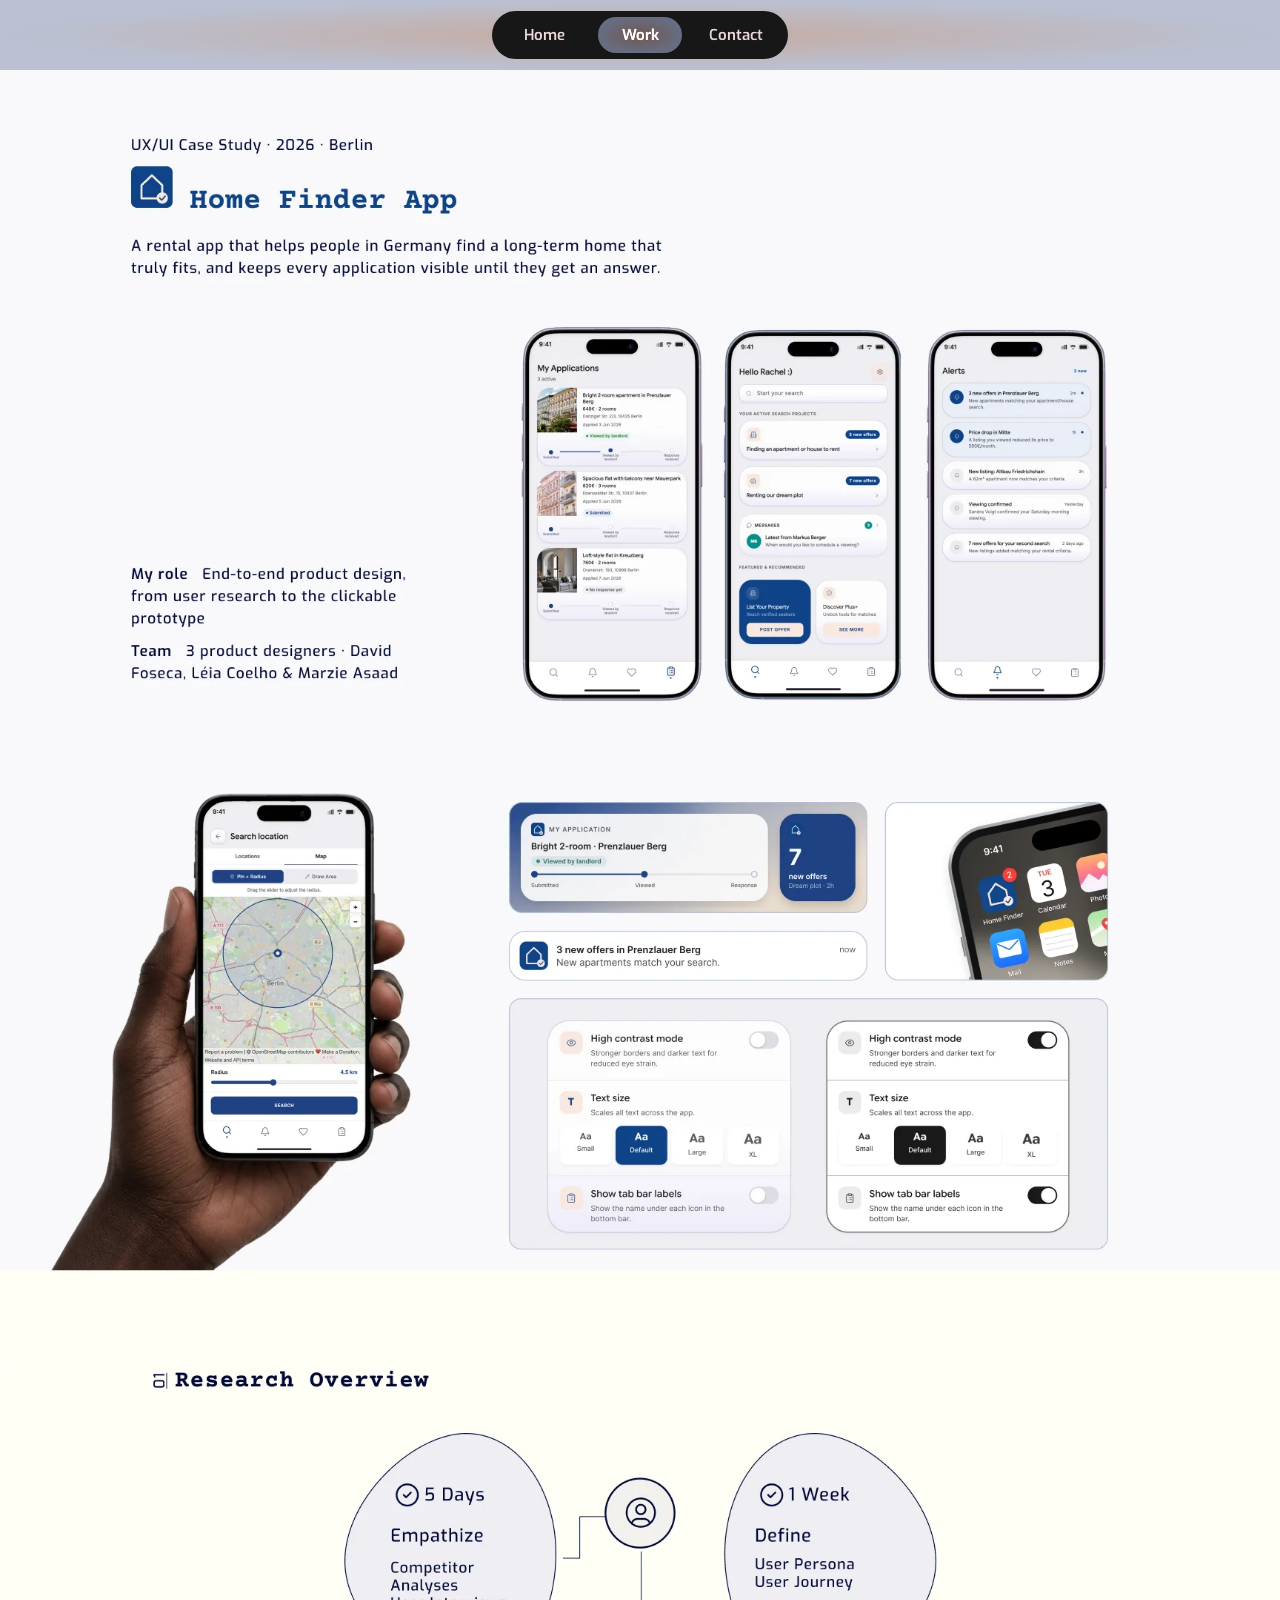
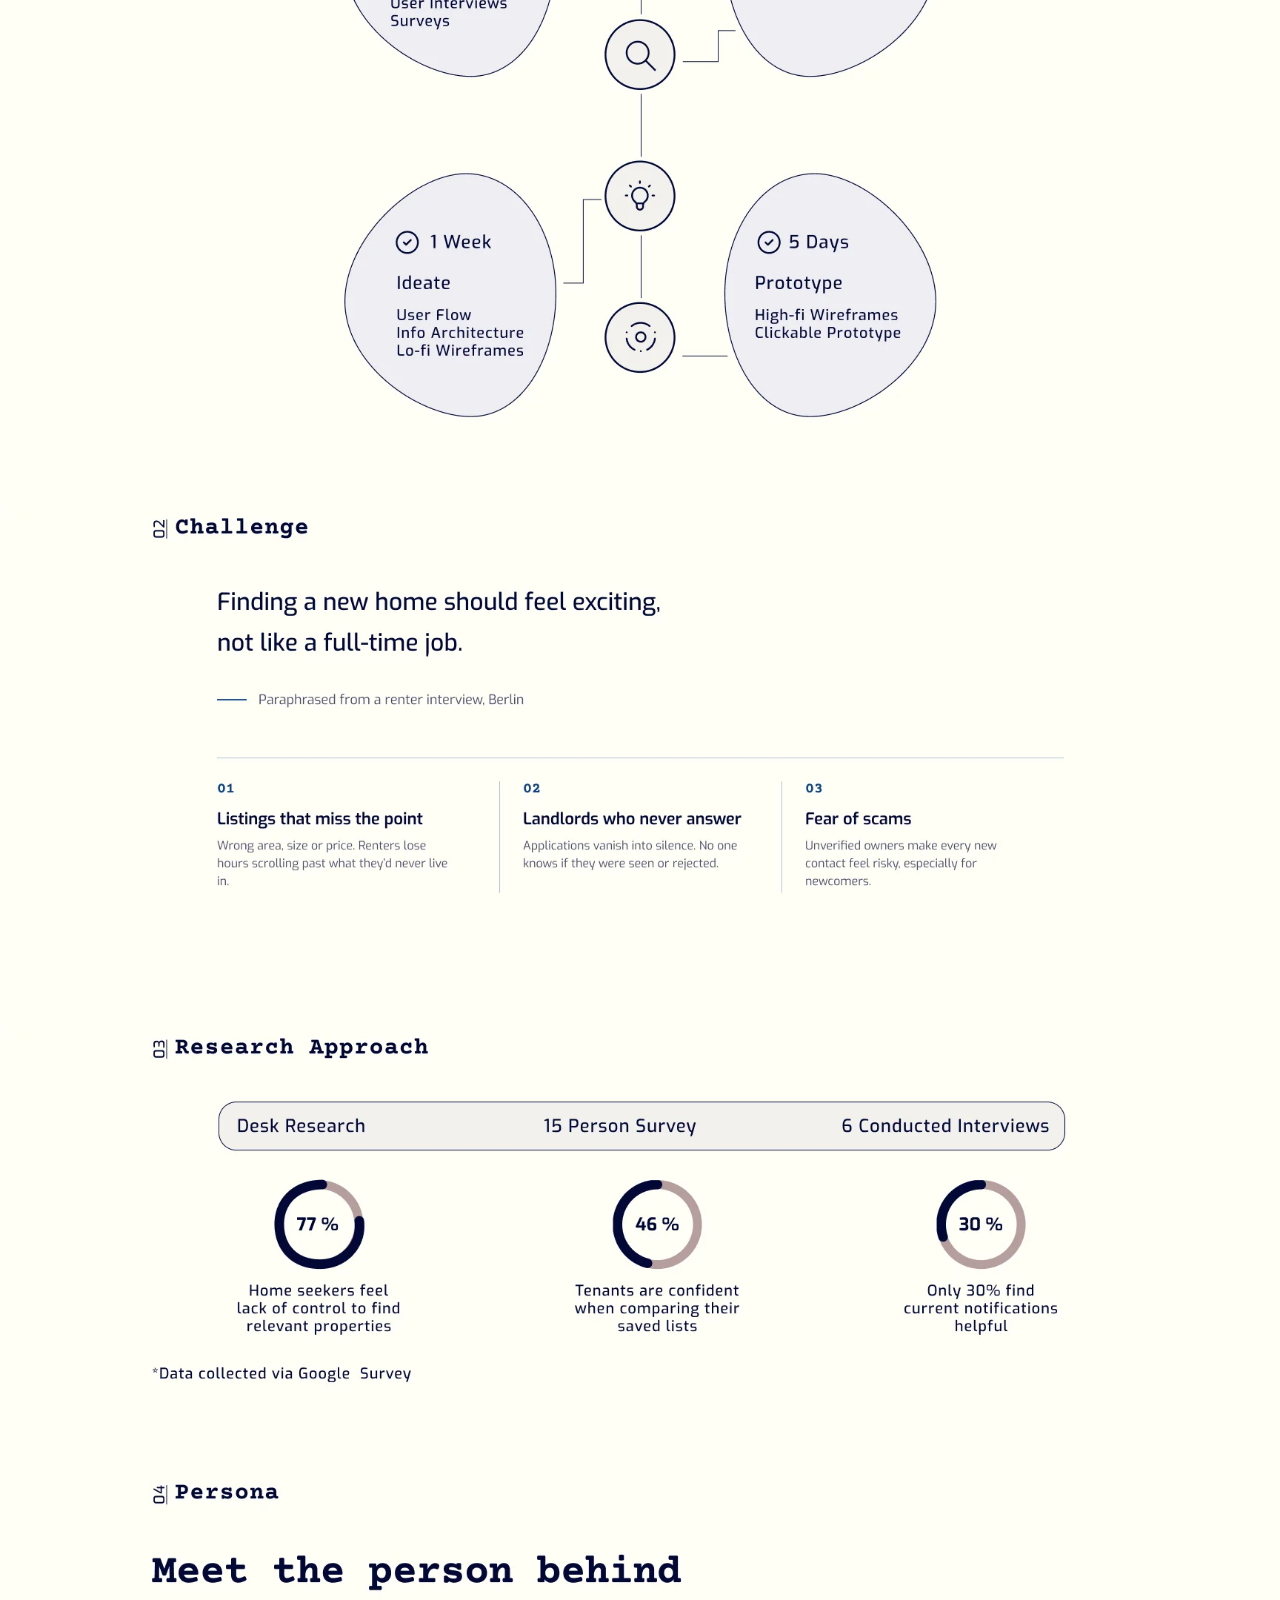
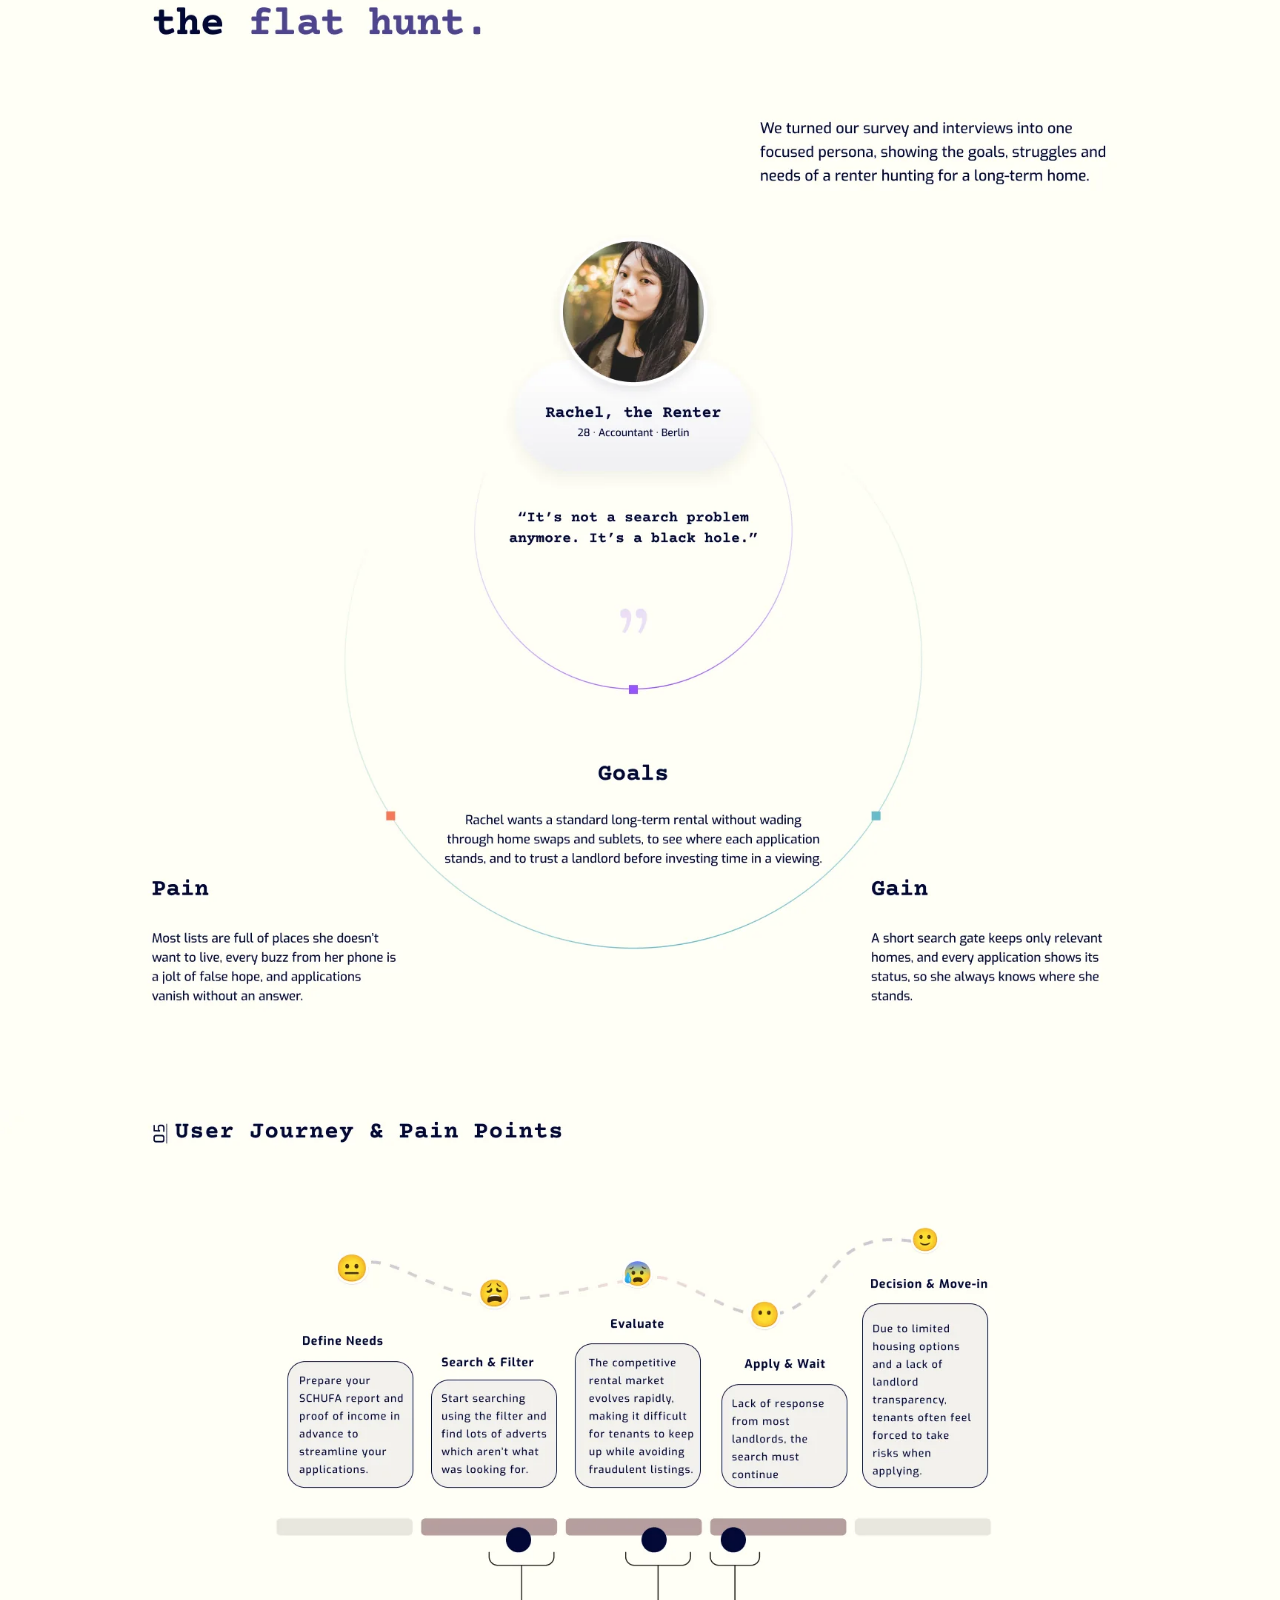
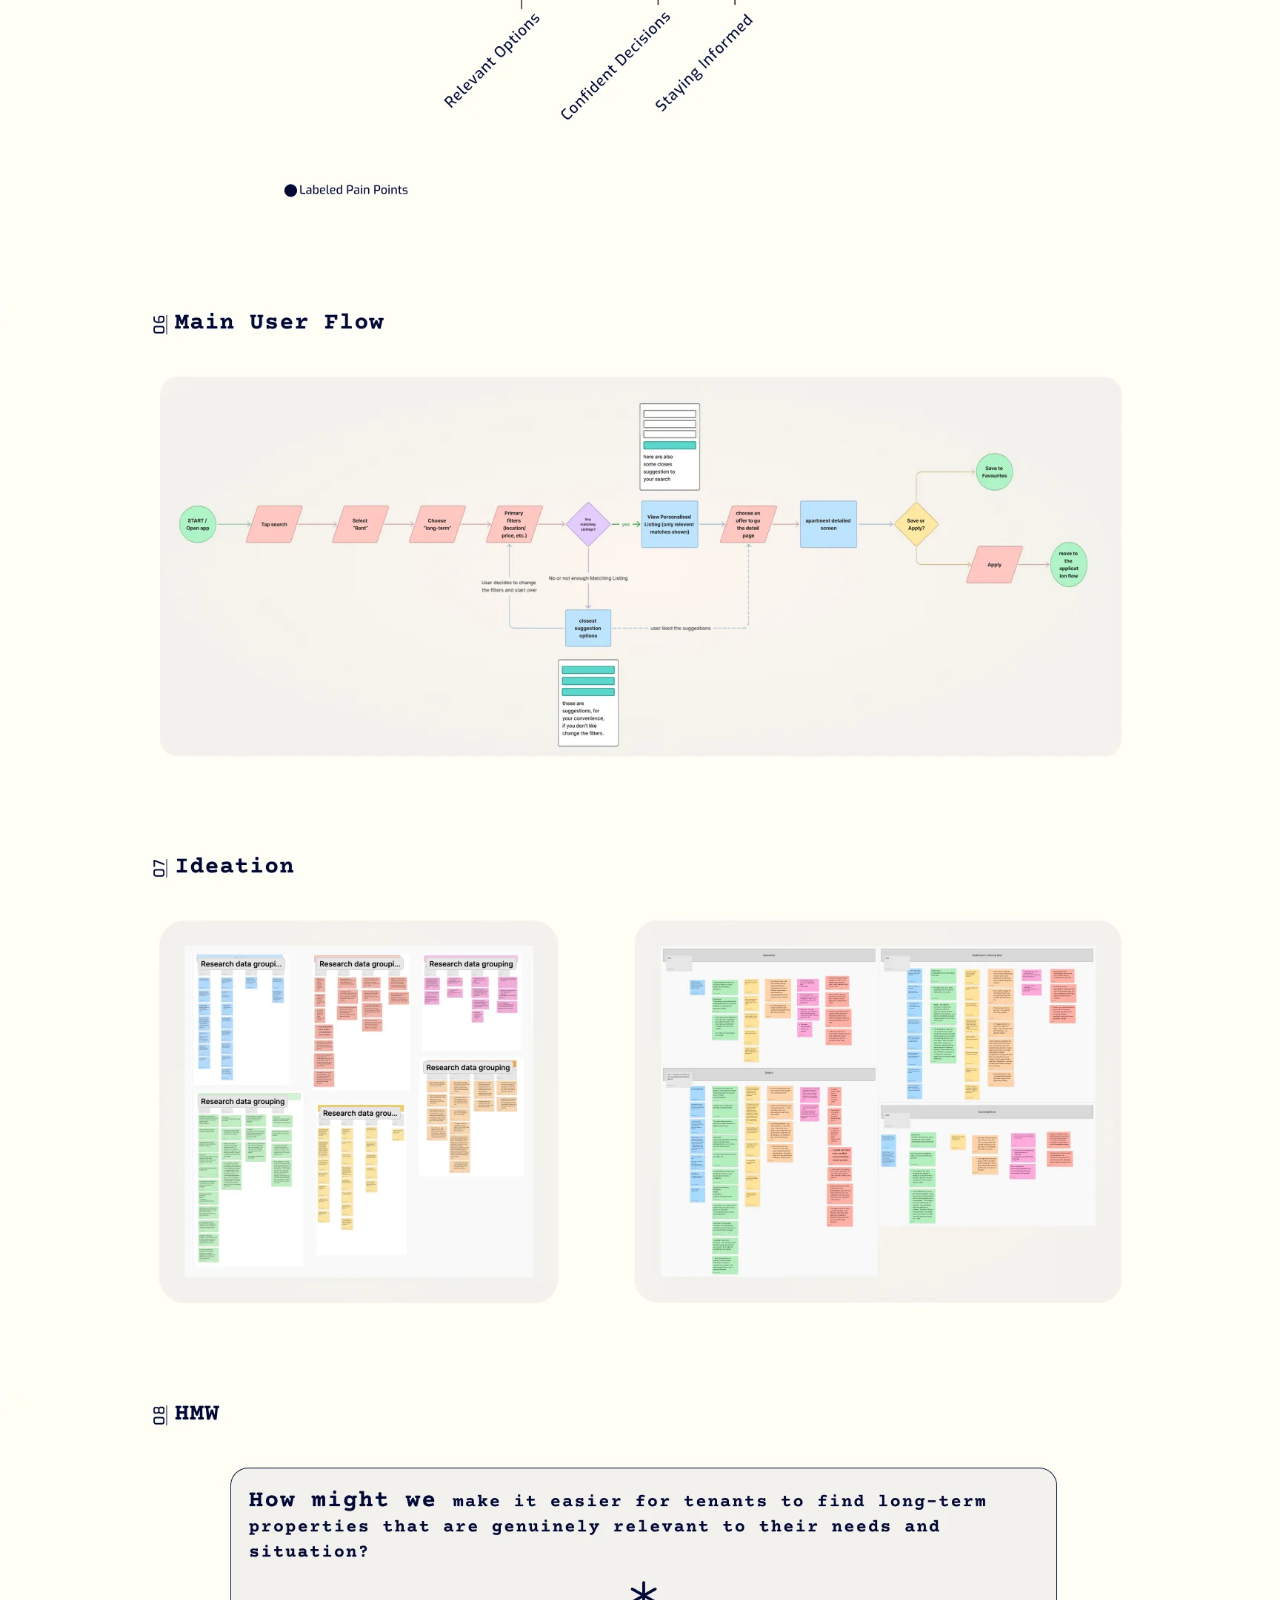
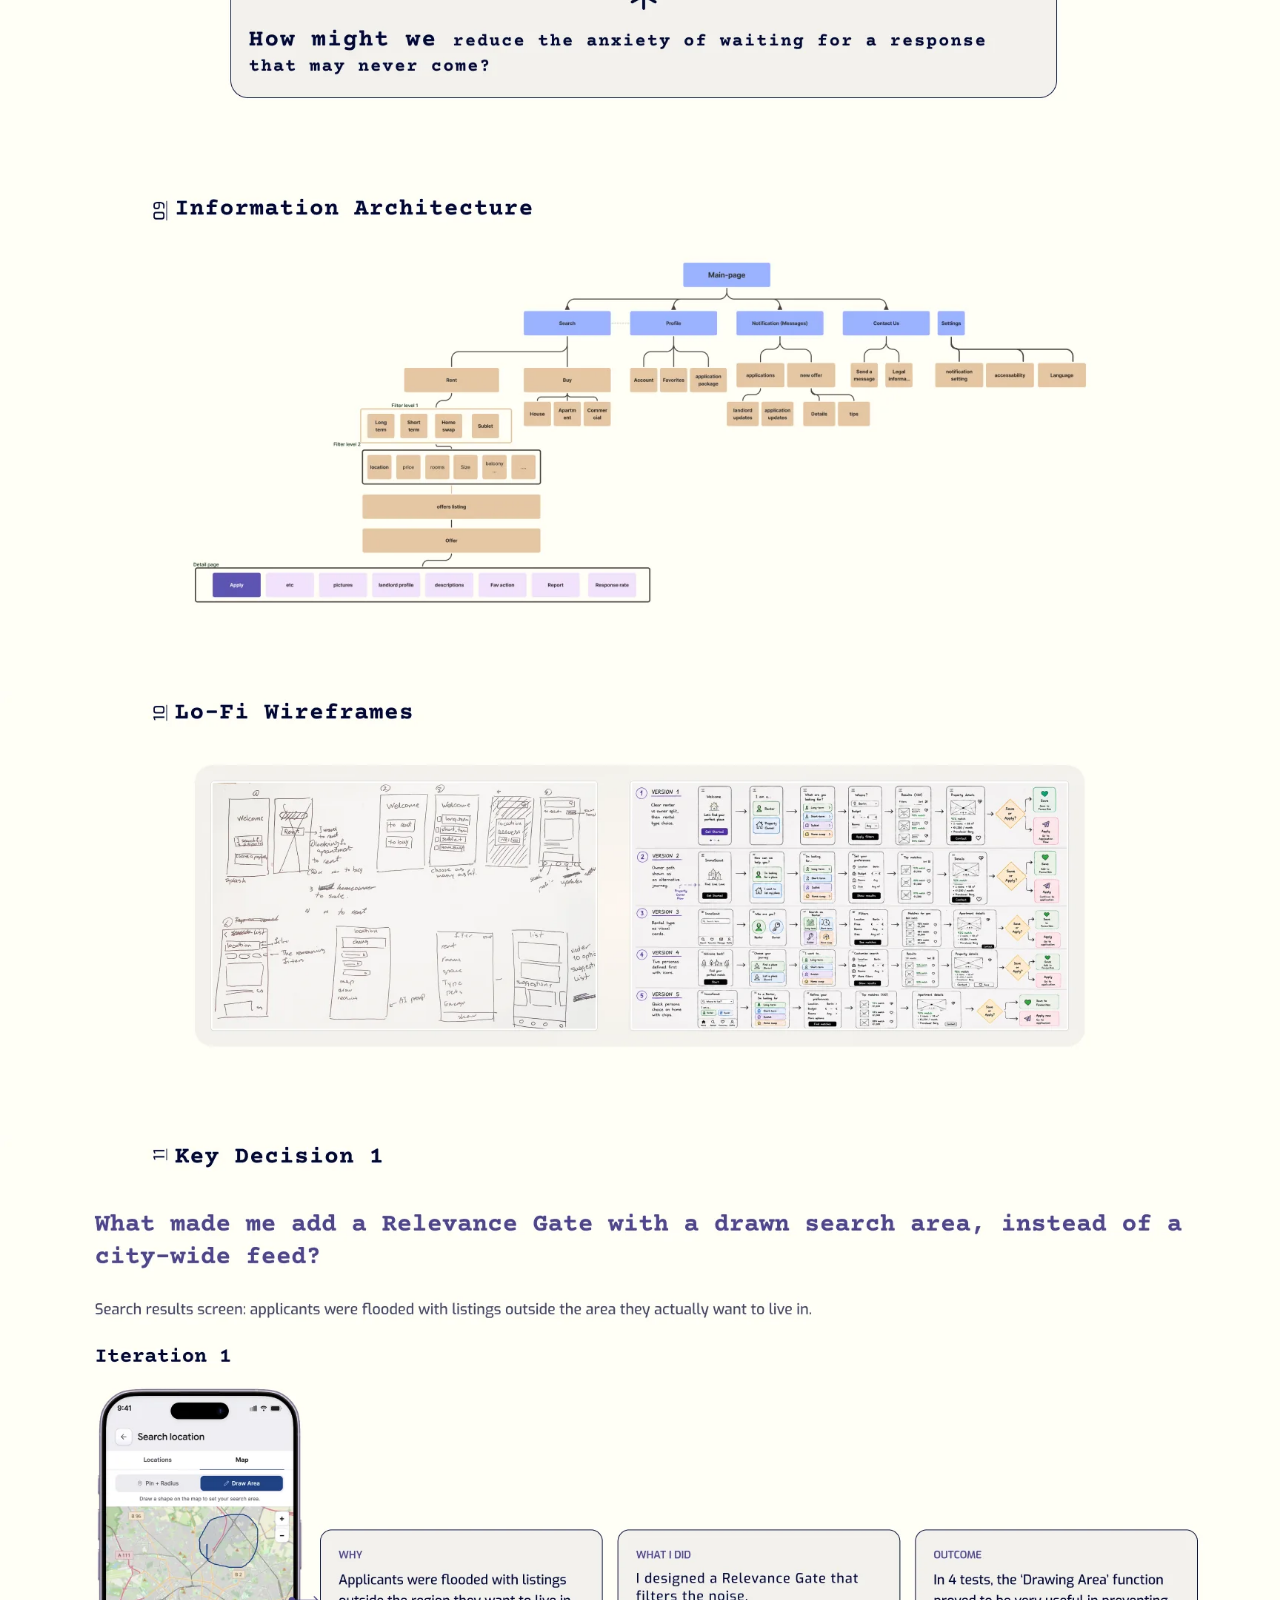
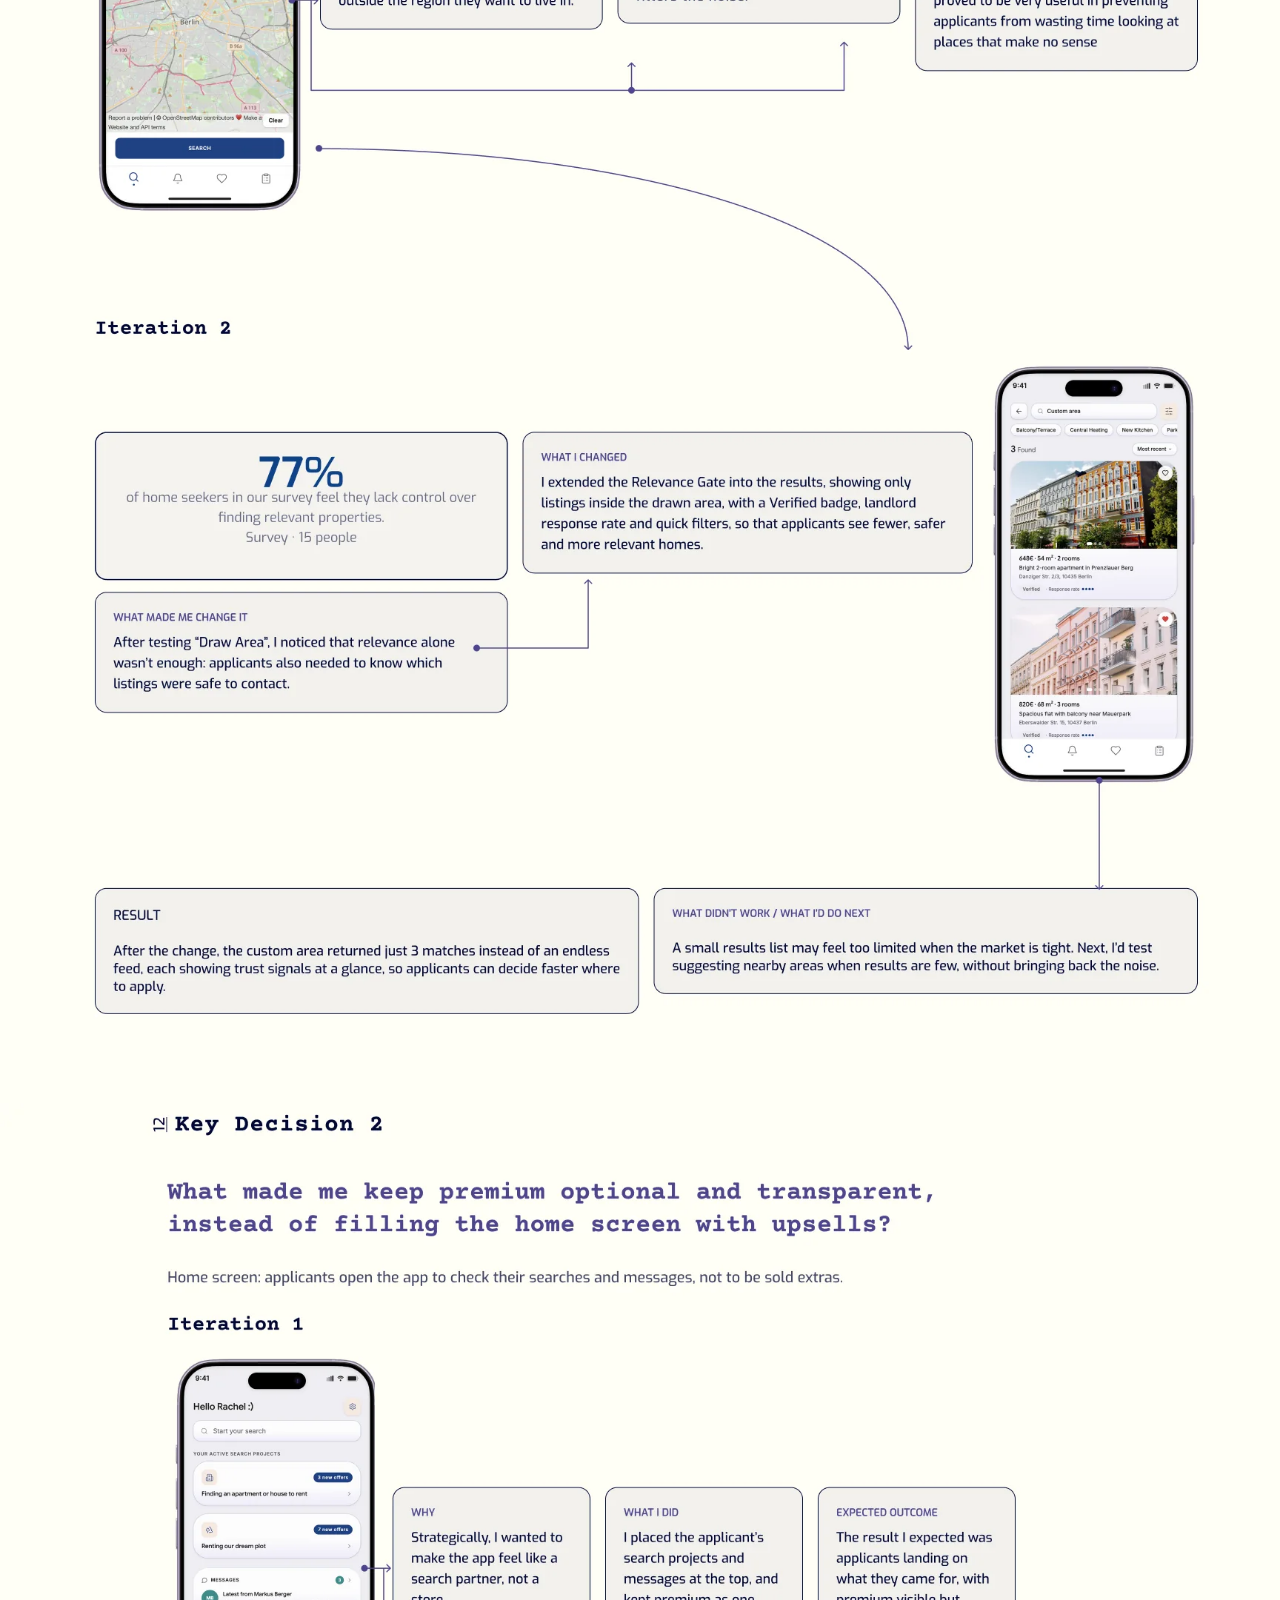
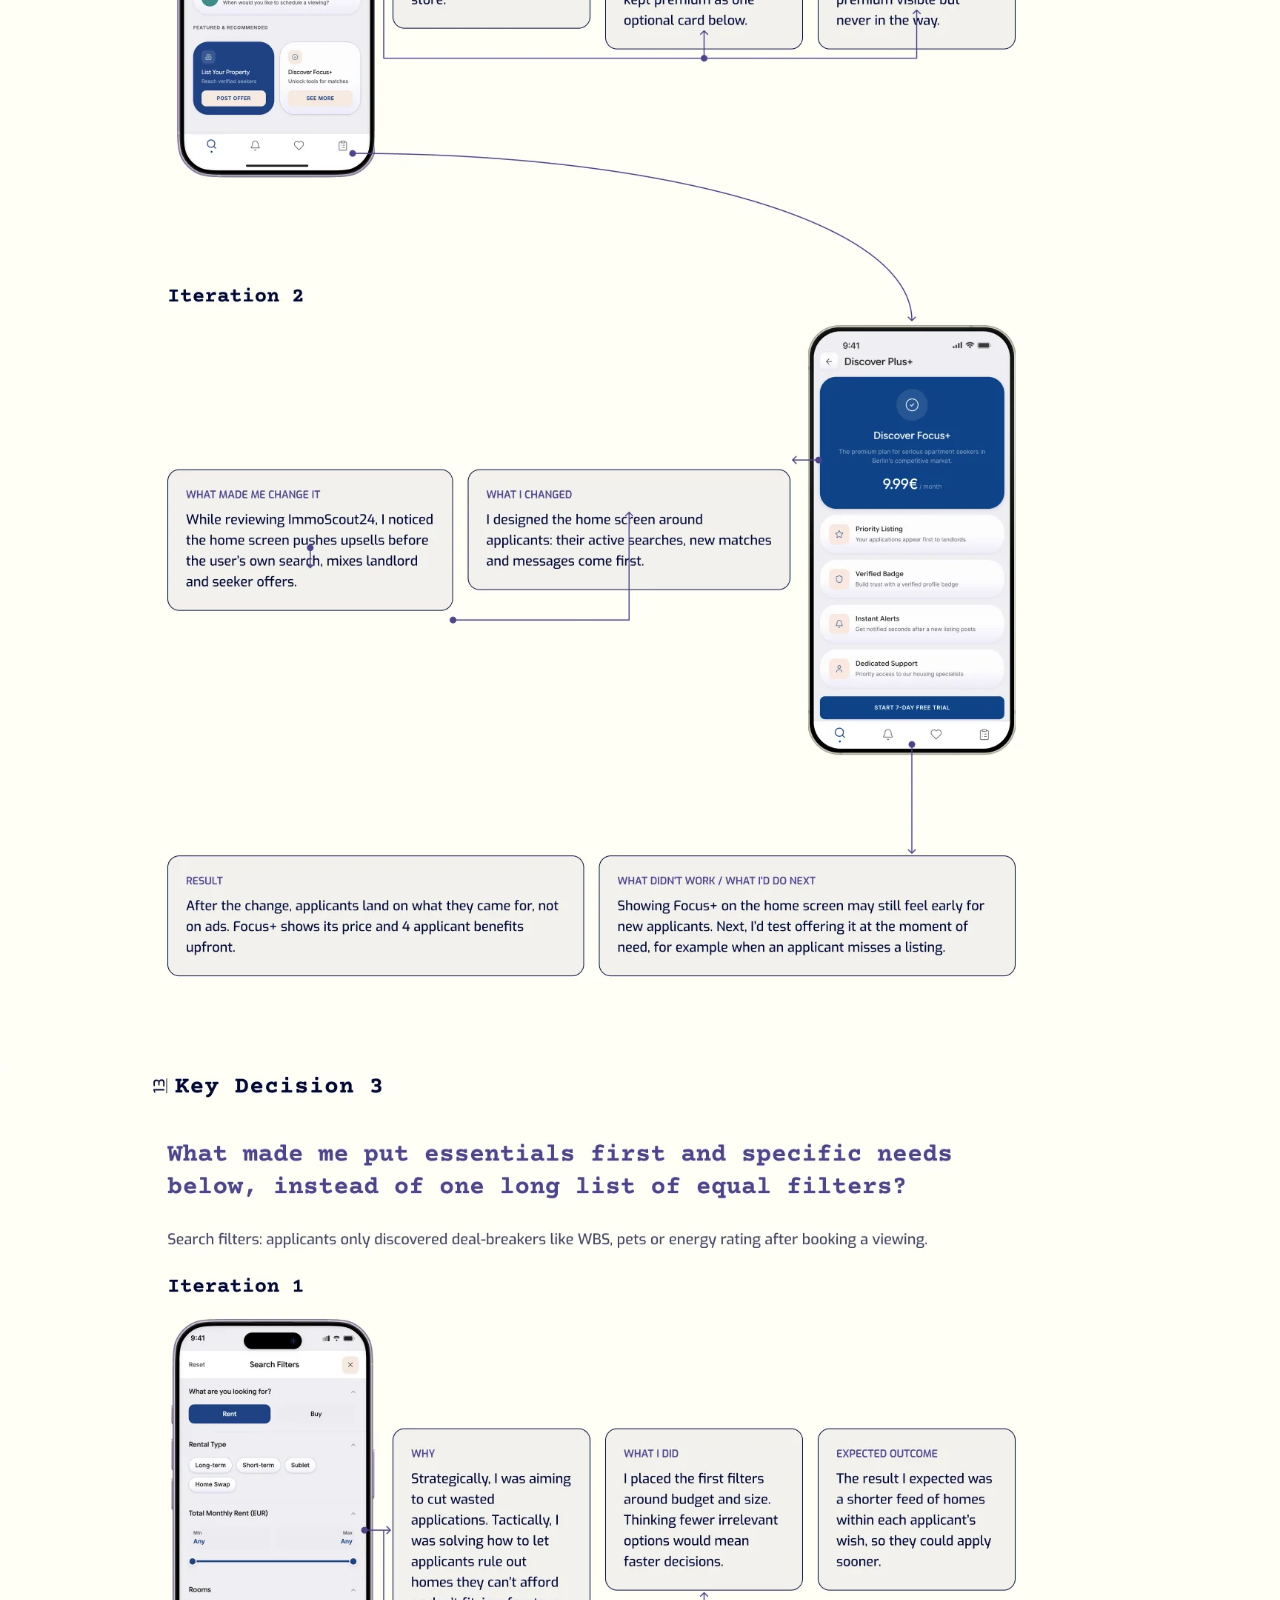
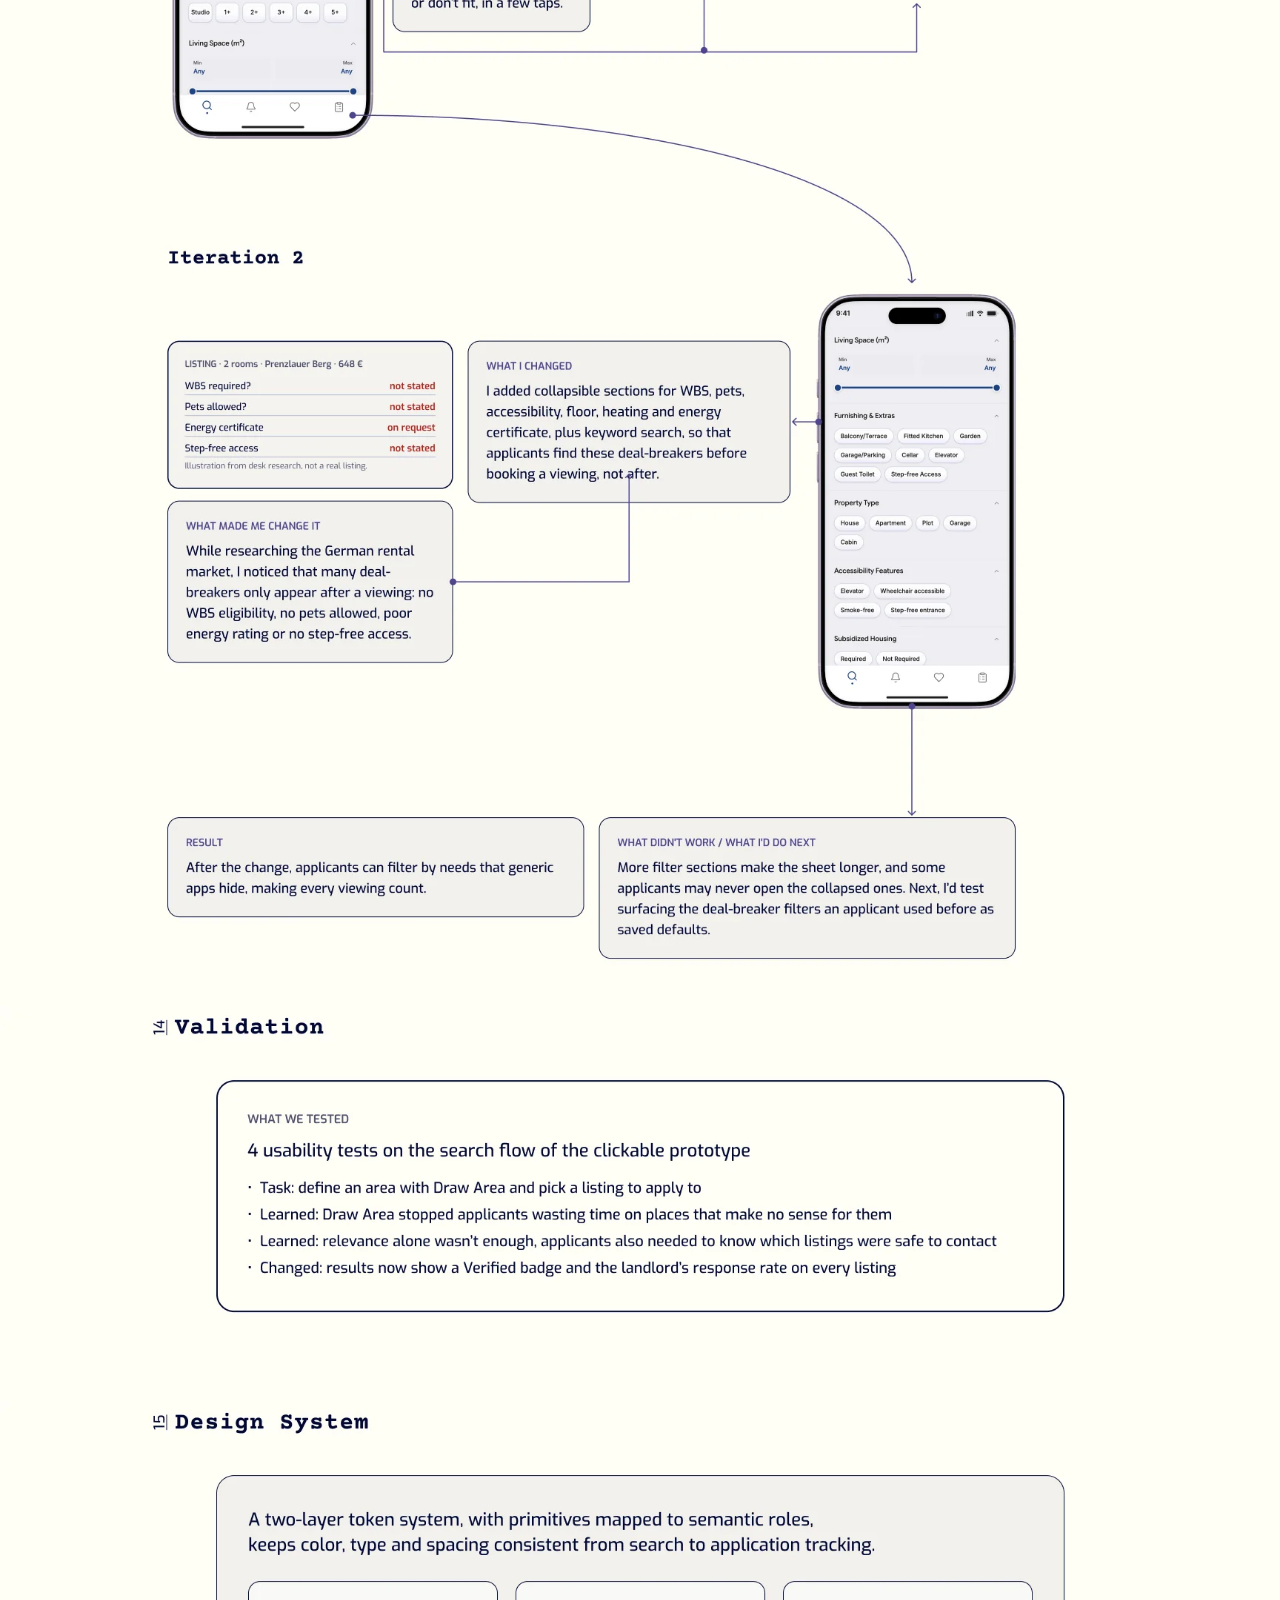
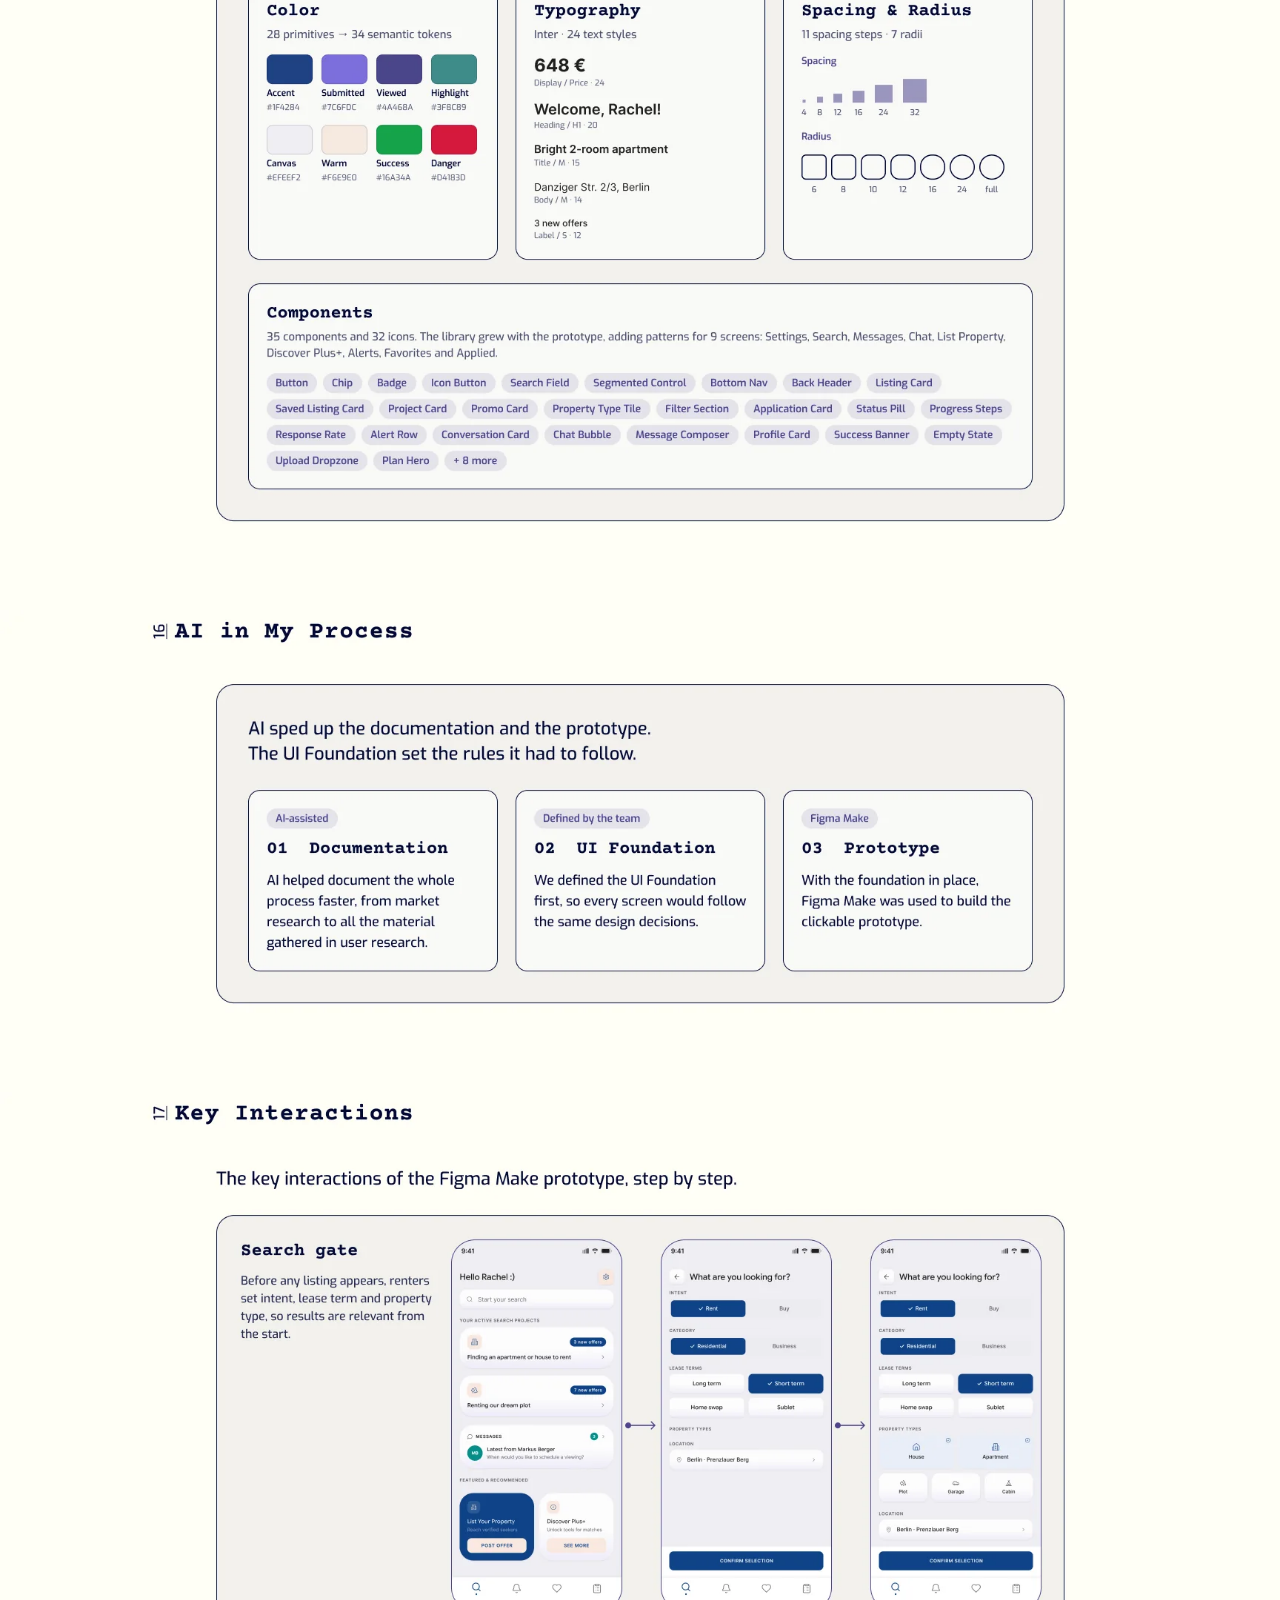
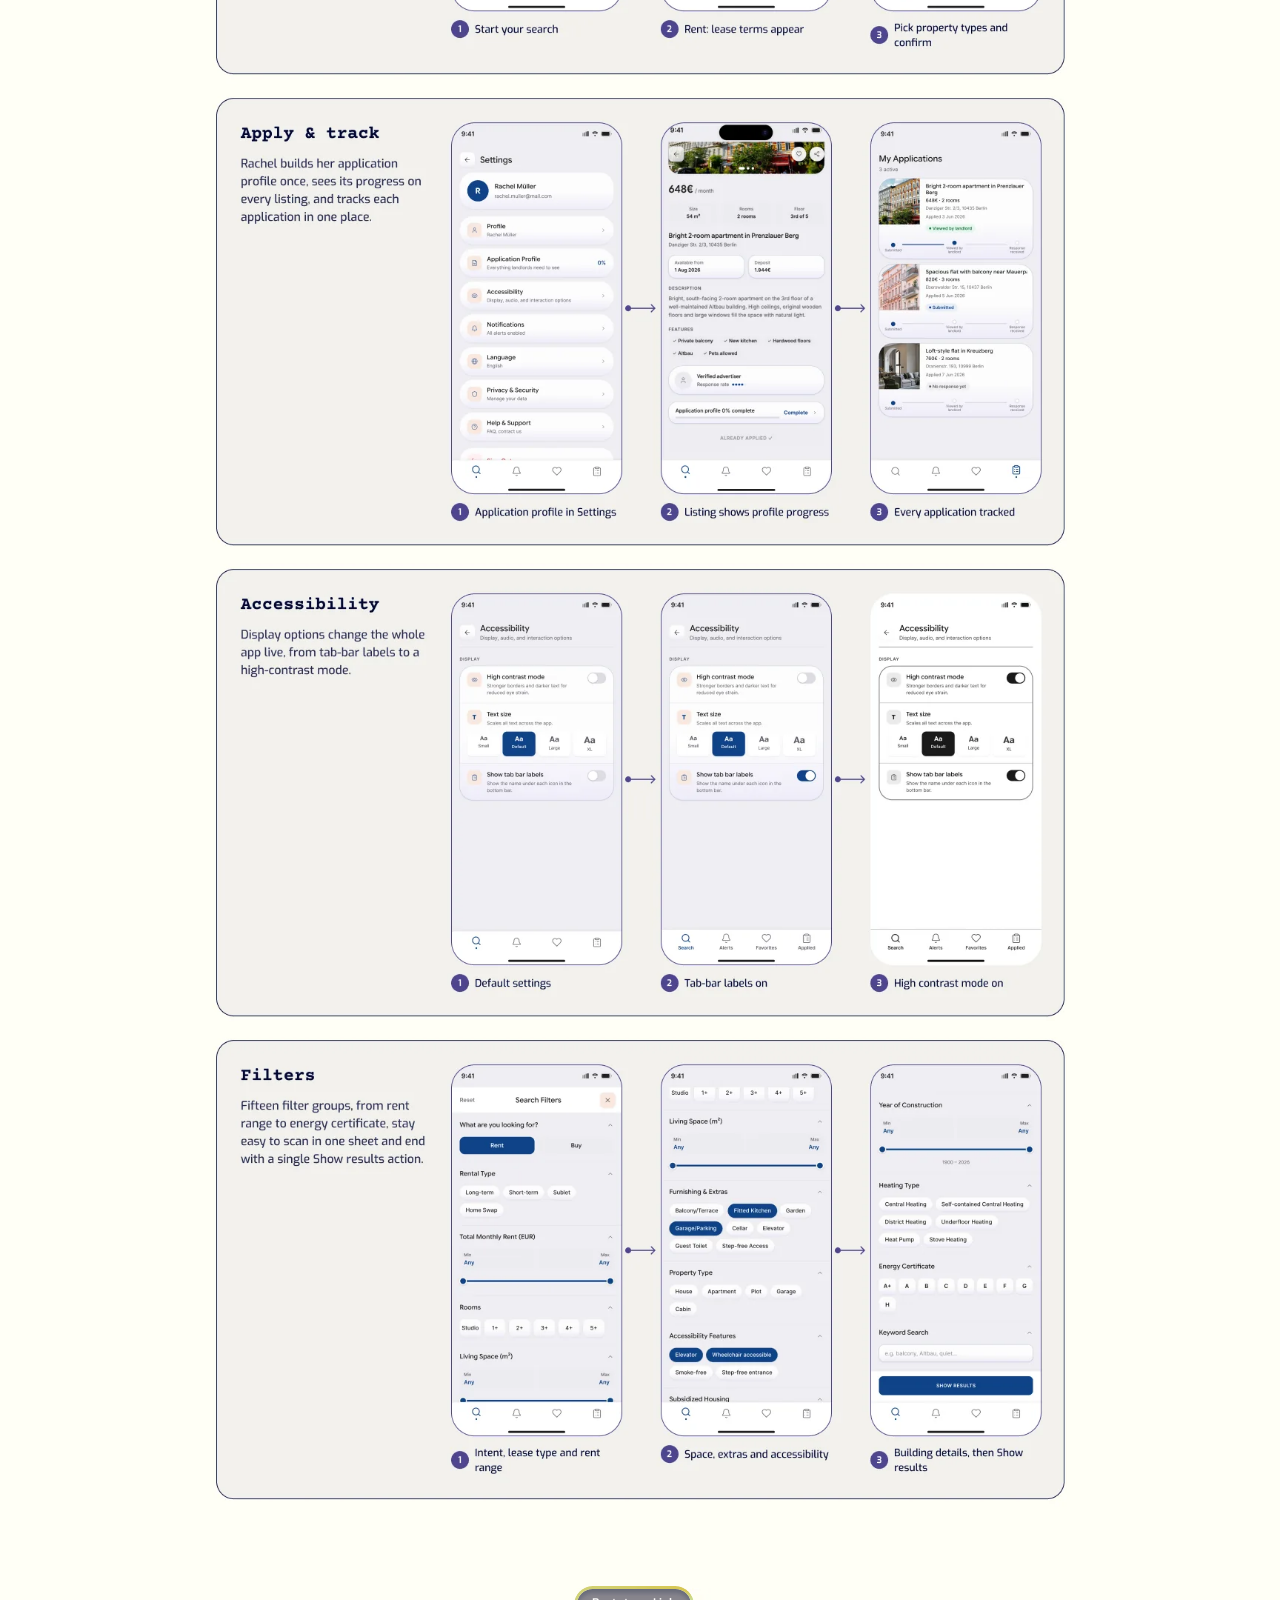
==== commit 67880c05: "Illustrations: replace slider with arc focus carousel (desktop + phone) Cards ride an arc, the front" ====
--- a/case-study-home-finder.html
+++ b/case-study-home-finder.html
@@ -6,8 +6,8 @@
   <title>Home-Finder App — UX/UI case study — Sxoiu Coelho</title>
   <meta name="description" content="Home-Finder: a rental app that helps people in Germany find a long-term home that truly fits.">
   <link rel="icon" href="data:,">
-  <link rel="stylesheet" href="styles.css?v=202611201534">
-  <link rel="stylesheet" href="pages.css?v=202611201534">
+  <link rel="stylesheet" href="styles.css?v=202611231600">
+  <link rel="stylesheet" href="pages.css?v=202611231600">
 </head>
 <body>
 <header class="menubar">
@@ -24,26 +24,26 @@
   <main class="page__main study">
     <h1 class="visually-hidden">Home-Finder App — UX/UI case study</h1>
     <div class="study__sections">
-      <picture><source media="(max-width: 820px)" srcset="assets/case/homefinder-m-01.webp?v=202611201534" width="458" height="2960"><img src="assets/case/homefinder-d-01.webp?v=202611201534" width="1728" height="1740" alt="Home-Finder App — UX/UI case study — Hero"></picture>
-      <picture><source media="(max-width: 820px)" srcset="assets/case/homefinder-m-02.webp?v=202611201534" width="458" height="570"><img src="assets/case/homefinder-d-02.webp?v=202611201534" width="1728" height="1009" alt="Home-Finder App — UX/UI case study — Research overview" loading="lazy"></picture>
-      <picture><source media="(max-width: 820px)" srcset="assets/case/homefinder-m-03.webp?v=202611201534" width="458" height="949"><img src="assets/case/homefinder-d-03.webp?v=202611201534" width="1728" height="701" alt="Home-Finder App — UX/UI case study — Challenge" loading="lazy"></picture>
-      <picture><source media="(max-width: 820px)" srcset="assets/case/homefinder-m-04.webp?v=202611201534" width="458" height="1249"><img src="assets/case/homefinder-d-04.webp?v=202611201534" width="1728" height="601" alt="Home-Finder App — UX/UI case study — Research approach" loading="lazy"></picture>
-      <picture><source media="(max-width: 820px)" srcset="assets/case/homefinder-m-05.webp?v=202611201534" width="458" height="1410"><img src="assets/case/homefinder-d-05.webp?v=202611201534" width="1728" height="1673" alt="Home-Finder App — UX/UI case study — Persona" loading="lazy"></picture>
-      <picture><source media="(max-width: 820px)" srcset="assets/case/homefinder-m-06.webp?v=202611201534" width="458" height="895"><img src="assets/case/homefinder-d-06.webp?v=202611201534" width="1728" height="1068" alt="Home-Finder App — UX/UI case study — User journey" loading="lazy"></picture>
-      <picture><source media="(max-width: 820px)" srcset="assets/case/homefinder-m-07.webp?v=202611201534" width="458" height="717"><img src="assets/case/homefinder-d-07.webp?v=202611201534" width="1728" height="734" alt="Home-Finder App — UX/UI case study — User flow" loading="lazy"></picture>
-      <picture><source media="(max-width: 820px)" srcset="assets/case/homefinder-m-08.webp?v=202611201534" width="458" height="683"><img src="assets/case/homefinder-d-08.webp?v=202611201534" width="1728" height="739" alt="Home-Finder App — UX/UI case study — Ideation" loading="lazy"></picture>
-      <picture><source media="(max-width: 820px)" srcset="assets/case/homefinder-m-09.webp?v=202611201534" width="458" height="697"><img src="assets/case/homefinder-d-09.webp?v=202611201534" width="1728" height="533" alt="Home-Finder App — UX/UI case study — How might we" loading="lazy"></picture>
-      <picture><source media="(max-width: 820px)" srcset="assets/case/homefinder-m-10.webp?v=202611201534" width="458" height="675"><img src="assets/case/homefinder-d-10.webp?v=202611201534" width="1728" height="680" alt="Home-Finder App — UX/UI case study — Information architecture" loading="lazy"></picture>
-      <picture><source media="(max-width: 820px)" srcset="assets/case/homefinder-m-11.webp?v=202611201534" width="458" height="576"><img src="assets/case/homefinder-d-11.webp?v=202611201534" width="1728" height="600" alt="Home-Finder App — UX/UI case study — Lo-fi wireframes" loading="lazy"></picture>
-      <picture><source media="(max-width: 820px)" srcset="assets/case/homefinder-m-12.webp?v=202611201534" width="458" height="4118"><img src="assets/case/homefinder-d-12.webp?v=202611201534" width="1728" height="2116" alt="Home-Finder App — UX/UI case study — Key decision 1" loading="lazy"></picture>
-      <picture><source media="(max-width: 820px)" srcset="assets/case/homefinder-m-13.webp?v=202611201534" width="458" height="3799"><img src="assets/case/homefinder-d-13.webp?v=202611201534" width="1728" height="2109" alt="Home-Finder App — UX/UI case study — Key decision 2" loading="lazy"></picture>
-      <picture><source media="(max-width: 820px)" srcset="assets/case/homefinder-m-14.webp?v=202611201534" width="458" height="4228"><img src="assets/case/homefinder-d-14.webp?v=202611201534" width="1728" height="2081" alt="Home-Finder App — UX/UI case study — Key decision 3" loading="lazy"></picture>
-      <picture><source media="(max-width: 820px)" srcset="assets/case/homefinder-m-15.webp?v=202611201534" width="458" height="708"><img src="assets/case/homefinder-d-15.webp?v=202611201534" width="1728" height="533" alt="Home-Finder App — UX/UI case study — Validation" loading="lazy"></picture>
-      <picture><source media="(max-width: 820px)" srcset="assets/case/homefinder-m-16.webp?v=202611201534" width="458" height="3837"><img src="assets/case/homefinder-d-16.webp?v=202611201534" width="1728" height="1092" alt="Home-Finder App — UX/UI case study — Design system" loading="lazy"></picture>
-      <picture><source media="(max-width: 820px)" srcset="assets/case/homefinder-m-17.webp?v=202611201534" width="458" height="446"><img src="assets/case/homefinder-d-17.webp?v=202611201534" width="1728" height="651" alt="Home-Finder App — UX/UI case study — AI in my process" loading="lazy"></picture>
-      <picture><source media="(max-width: 820px)" srcset="assets/case/homefinder-m-18.webp?v=202611201534" width="458" height="3929"><img src="assets/case/homefinder-d-18.webp?v=202611201534" width="1728" height="2830" alt="Home-Finder App — UX/UI case study — Key interactions" loading="lazy"></picture>
+      <picture><source media="(max-width: 820px)" srcset="assets/case/homefinder-m-01.webp?v=202611231600" width="458" height="2960"><img src="assets/case/homefinder-d-01.webp?v=202611231600" width="1728" height="1740" alt="Home-Finder App — UX/UI case study — Hero"></picture>
+      <picture><source media="(max-width: 820px)" srcset="assets/case/homefinder-m-02.webp?v=202611231600" width="458" height="570"><img src="assets/case/homefinder-d-02.webp?v=202611231600" width="1728" height="1009" alt="Home-Finder App — UX/UI case study — Research overview" loading="lazy"></picture>
+      <picture><source media="(max-width: 820px)" srcset="assets/case/homefinder-m-03.webp?v=202611231600" width="458" height="949"><img src="assets/case/homefinder-d-03.webp?v=202611231600" width="1728" height="701" alt="Home-Finder App — UX/UI case study — Challenge" loading="lazy"></picture>
+      <picture><source media="(max-width: 820px)" srcset="assets/case/homefinder-m-04.webp?v=202611231600" width="458" height="1249"><img src="assets/case/homefinder-d-04.webp?v=202611231600" width="1728" height="601" alt="Home-Finder App — UX/UI case study — Research approach" loading="lazy"></picture>
+      <picture><source media="(max-width: 820px)" srcset="assets/case/homefinder-m-05.webp?v=202611231600" width="458" height="1410"><img src="assets/case/homefinder-d-05.webp?v=202611231600" width="1728" height="1673" alt="Home-Finder App — UX/UI case study — Persona" loading="lazy"></picture>
+      <picture><source media="(max-width: 820px)" srcset="assets/case/homefinder-m-06.webp?v=202611231600" width="458" height="895"><img src="assets/case/homefinder-d-06.webp?v=202611231600" width="1728" height="1068" alt="Home-Finder App — UX/UI case study — User journey" loading="lazy"></picture>
+      <picture><source media="(max-width: 820px)" srcset="assets/case/homefinder-m-07.webp?v=202611231600" width="458" height="717"><img src="assets/case/homefinder-d-07.webp?v=202611231600" width="1728" height="734" alt="Home-Finder App — UX/UI case study — User flow" loading="lazy"></picture>
+      <picture><source media="(max-width: 820px)" srcset="assets/case/homefinder-m-08.webp?v=202611231600" width="458" height="683"><img src="assets/case/homefinder-d-08.webp?v=202611231600" width="1728" height="739" alt="Home-Finder App — UX/UI case study — Ideation" loading="lazy"></picture>
+      <picture><source media="(max-width: 820px)" srcset="assets/case/homefinder-m-09.webp?v=202611231600" width="458" height="697"><img src="assets/case/homefinder-d-09.webp?v=202611231600" width="1728" height="533" alt="Home-Finder App — UX/UI case study — How might we" loading="lazy"></picture>
+      <picture><source media="(max-width: 820px)" srcset="assets/case/homefinder-m-10.webp?v=202611231600" width="458" height="675"><img src="assets/case/homefinder-d-10.webp?v=202611231600" width="1728" height="680" alt="Home-Finder App — UX/UI case study — Information architecture" loading="lazy"></picture>
+      <picture><source media="(max-width: 820px)" srcset="assets/case/homefinder-m-11.webp?v=202611231600" width="458" height="576"><img src="assets/case/homefinder-d-11.webp?v=202611231600" width="1728" height="600" alt="Home-Finder App — UX/UI case study — Lo-fi wireframes" loading="lazy"></picture>
+      <picture><source media="(max-width: 820px)" srcset="assets/case/homefinder-m-12.webp?v=202611231600" width="458" height="4118"><img src="assets/case/homefinder-d-12.webp?v=202611231600" width="1728" height="2116" alt="Home-Finder App — UX/UI case study — Key decision 1" loading="lazy"></picture>
+      <picture><source media="(max-width: 820px)" srcset="assets/case/homefinder-m-13.webp?v=202611231600" width="458" height="3799"><img src="assets/case/homefinder-d-13.webp?v=202611231600" width="1728" height="2109" alt="Home-Finder App — UX/UI case study — Key decision 2" loading="lazy"></picture>
+      <picture><source media="(max-width: 820px)" srcset="assets/case/homefinder-m-14.webp?v=202611231600" width="458" height="4228"><img src="assets/case/homefinder-d-14.webp?v=202611231600" width="1728" height="2081" alt="Home-Finder App — UX/UI case study — Key decision 3" loading="lazy"></picture>
+      <picture><source media="(max-width: 820px)" srcset="assets/case/homefinder-m-15.webp?v=202611231600" width="458" height="708"><img src="assets/case/homefinder-d-15.webp?v=202611231600" width="1728" height="533" alt="Home-Finder App — UX/UI case study — Validation" loading="lazy"></picture>
+      <picture><source media="(max-width: 820px)" srcset="assets/case/homefinder-m-16.webp?v=202611231600" width="458" height="3837"><img src="assets/case/homefinder-d-16.webp?v=202611231600" width="1728" height="1092" alt="Home-Finder App — UX/UI case study — Design system" loading="lazy"></picture>
+      <picture><source media="(max-width: 820px)" srcset="assets/case/homefinder-m-17.webp?v=202611231600" width="458" height="446"><img src="assets/case/homefinder-d-17.webp?v=202611231600" width="1728" height="651" alt="Home-Finder App — UX/UI case study — AI in my process" loading="lazy"></picture>
+      <picture><source media="(max-width: 820px)" srcset="assets/case/homefinder-m-18.webp?v=202611231600" width="458" height="3929"><img src="assets/case/homefinder-d-18.webp?v=202611231600" width="1728" height="2830" alt="Home-Finder App — UX/UI case study — Key interactions" loading="lazy"></picture>
       <div class="study__slide">
-  <picture><source media="(max-width: 820px)" srcset="assets/case/homefinder-m-19.webp?v=202611201534" width="458" height="158"><img src="assets/case/homefinder-d-19.webp?v=202611201534" width="1728" height="140" alt="Home-Finder App — UX/UI case study — End" loading="lazy"></picture>
+  <picture><source media="(max-width: 820px)" srcset="assets/case/homefinder-m-19.webp?v=202611231600" width="458" height="158"><img src="assets/case/homefinder-d-19.webp?v=202611231600" width="1728" height="140" alt="Home-Finder App — UX/UI case study — End" loading="lazy"></picture>
         <a class="study__link" style="--dx:778;--dy:0;--dw:155;--mx:20;--my:0;--mw:155" href="https://coelhoxs.github.io/HomeFinder/" target="_blank" rel="noopener"><span class="pill pill--fit">Prototype Link</span></a>
       </div>
     </div>
@@ -56,6 +56,6 @@
 </div>
 
 <dialog class="lightbox"><img src="" alt=""><button class="lightbox__close" aria-label="Close">×</button></dialog>
-<script src="script.js?v=202611201534"></script>
+<script src="script.js?v=202611231600"></script>
 </body>
 </html>
--- a/pages.css
+++ b/pages.css
@@ -123,6 +123,51 @@
 .gallery__thumbs button.is-active { opacity: 1; border-color: #17171c; }
 .gallery__thumbs img { width: 100%; height: 100%; object-fit: cover; }
 .gallery + .prose { margin-top: 56px; }
+
+/* ---------- Illustration arc carousel (Figma: Arc Focus Carousel) ---------- */
+.arc { --card-w: 170px; --card-h: 226px; --r: 470px; --step: 22deg; --front: 1.4;
+  margin-top: 32px; overflow-x: clip; text-align: center; }
+.arc__stage { position: relative; height: 560px; touch-action: pan-y; }
+.arc__card {
+  position: absolute; left: 50%; top: calc(var(--r) + 175px);
+  width: var(--card-w); height: var(--card-h);
+  margin: calc(var(--card-h) / -2) 0 0 calc(var(--card-w) / -2);
+  border-radius: 12px; overflow: hidden; cursor: pointer;
+  background: #17171c;
+  transform: rotate(calc(var(--off, 0) * var(--step))) translateY(calc(var(--r) * -1)) scale(var(--s, 1));
+  transition: transform .6s cubic-bezier(.4, 0, .2, 1), opacity .4s, box-shadow .4s;
+  z-index: var(--z, 1);
+}
+.arc__card img { width: 100%; height: 100%; object-fit: cover; pointer-events: none; }
+.arc__card.is-front { cursor: zoom-in; box-shadow: 0 18px 36px rgba(18, 13, 51, .25); }
+.arc__card:not(.is-front):hover { --s: 1.06; }
+.arc__card.no-anim { transition: none; }
+.arc__bar { position: relative; z-index: 20; margin-top: -150px; display: flex; align-items: center; justify-content: center; gap: 28px; }
+.arc__count { font: 700 30px/1.2 var(--font-display); color: #01092f; min-width: 150px; }
+.arc__arrow {
+  width: 44px; height: 44px; border-radius: 22px;
+  background: #fff; border: 1px solid #d9d9e0;
+  font: 600 22px/1 var(--font-body); color: #01092f;
+  display: flex; align-items: center; justify-content: center;
+  transition: transform .2s, background .2s;
+}
+.arc__arrow:hover { transform: scale(1.08); background: #f3f1f6; }
+.arc__hint { margin-top: 10px; font: 500 15px/1.4 var(--font-body); color: #6b6b7a; }
+.arc__dots { margin-top: 16px; display: flex; justify-content: center; align-items: center; gap: 8px; }
+.arc__dots span { width: 6px; height: 6px; border-radius: 3px; background: #c0bfcc; transition: width .3s, background .3s; }
+.arc__dots span.is-active { width: 20px; background: #01092f; }
+.arc + .prose { margin-top: 64px; }
+@media (max-width: 820px) {
+  .arc { --card-w: 96px; --card-h: 128px; --r: 280px; --step: 27deg; --front: 1.4; margin-top: 16px; margin-left: -20px; margin-right: -20px; }
+  .arc__stage { height: 330px; }
+  .arc__card { top: calc(var(--r) + 100px); border-radius: 9px; }
+  .arc__bar { margin-top: -60px; gap: 18px; }
+  .arc__count { font-size: 22px; min-width: 100px; }
+  .arc__arrow { width: 38px; height: 38px; font-size: 19px; }
+  .arc__hint { font-size: 13px; }
+  .arc + .prose { margin-top: 44px; }
+}
+@media (prefers-reduced-motion: reduce) { .arc__card { transition: opacity .2s; } }
 
 /* ---------- Fanzine page turner ---------- */
 .zine { position: relative; margin: 40px auto 0; width: 100%; max-width: 1200px; }
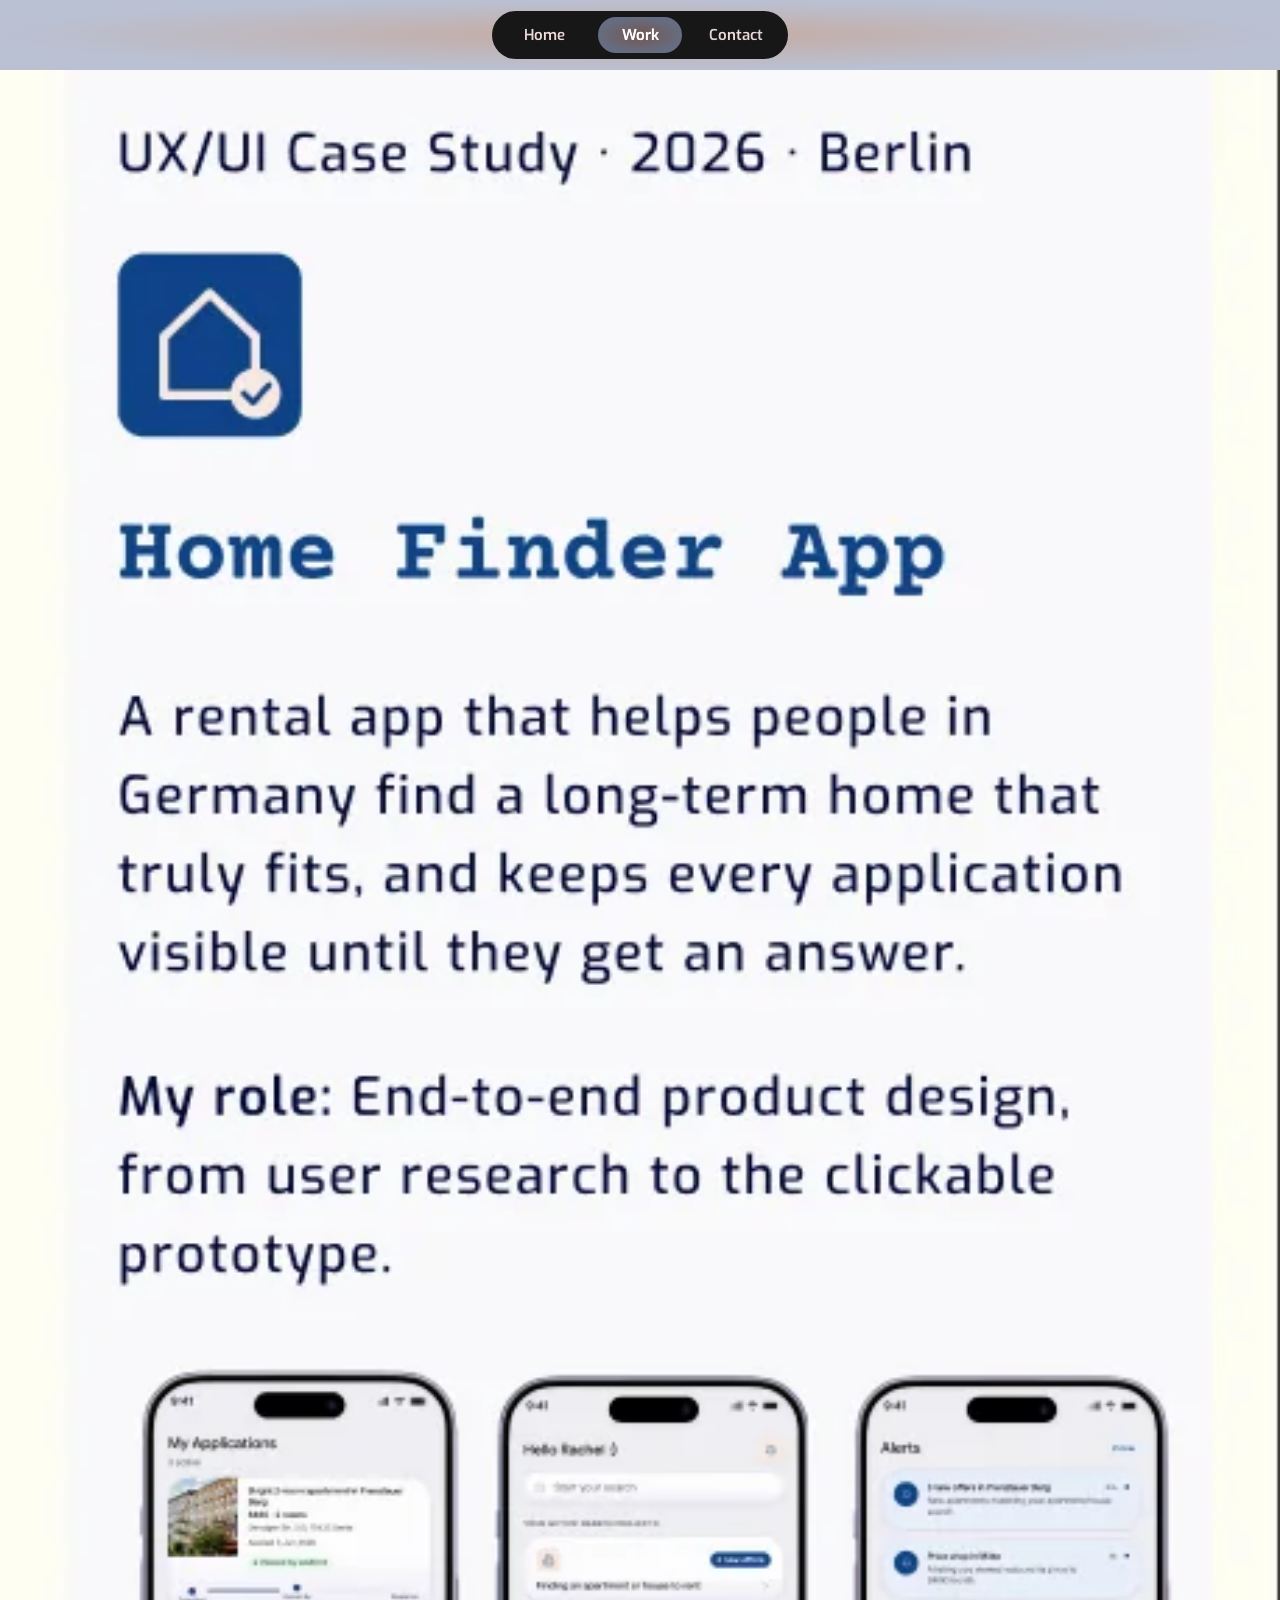
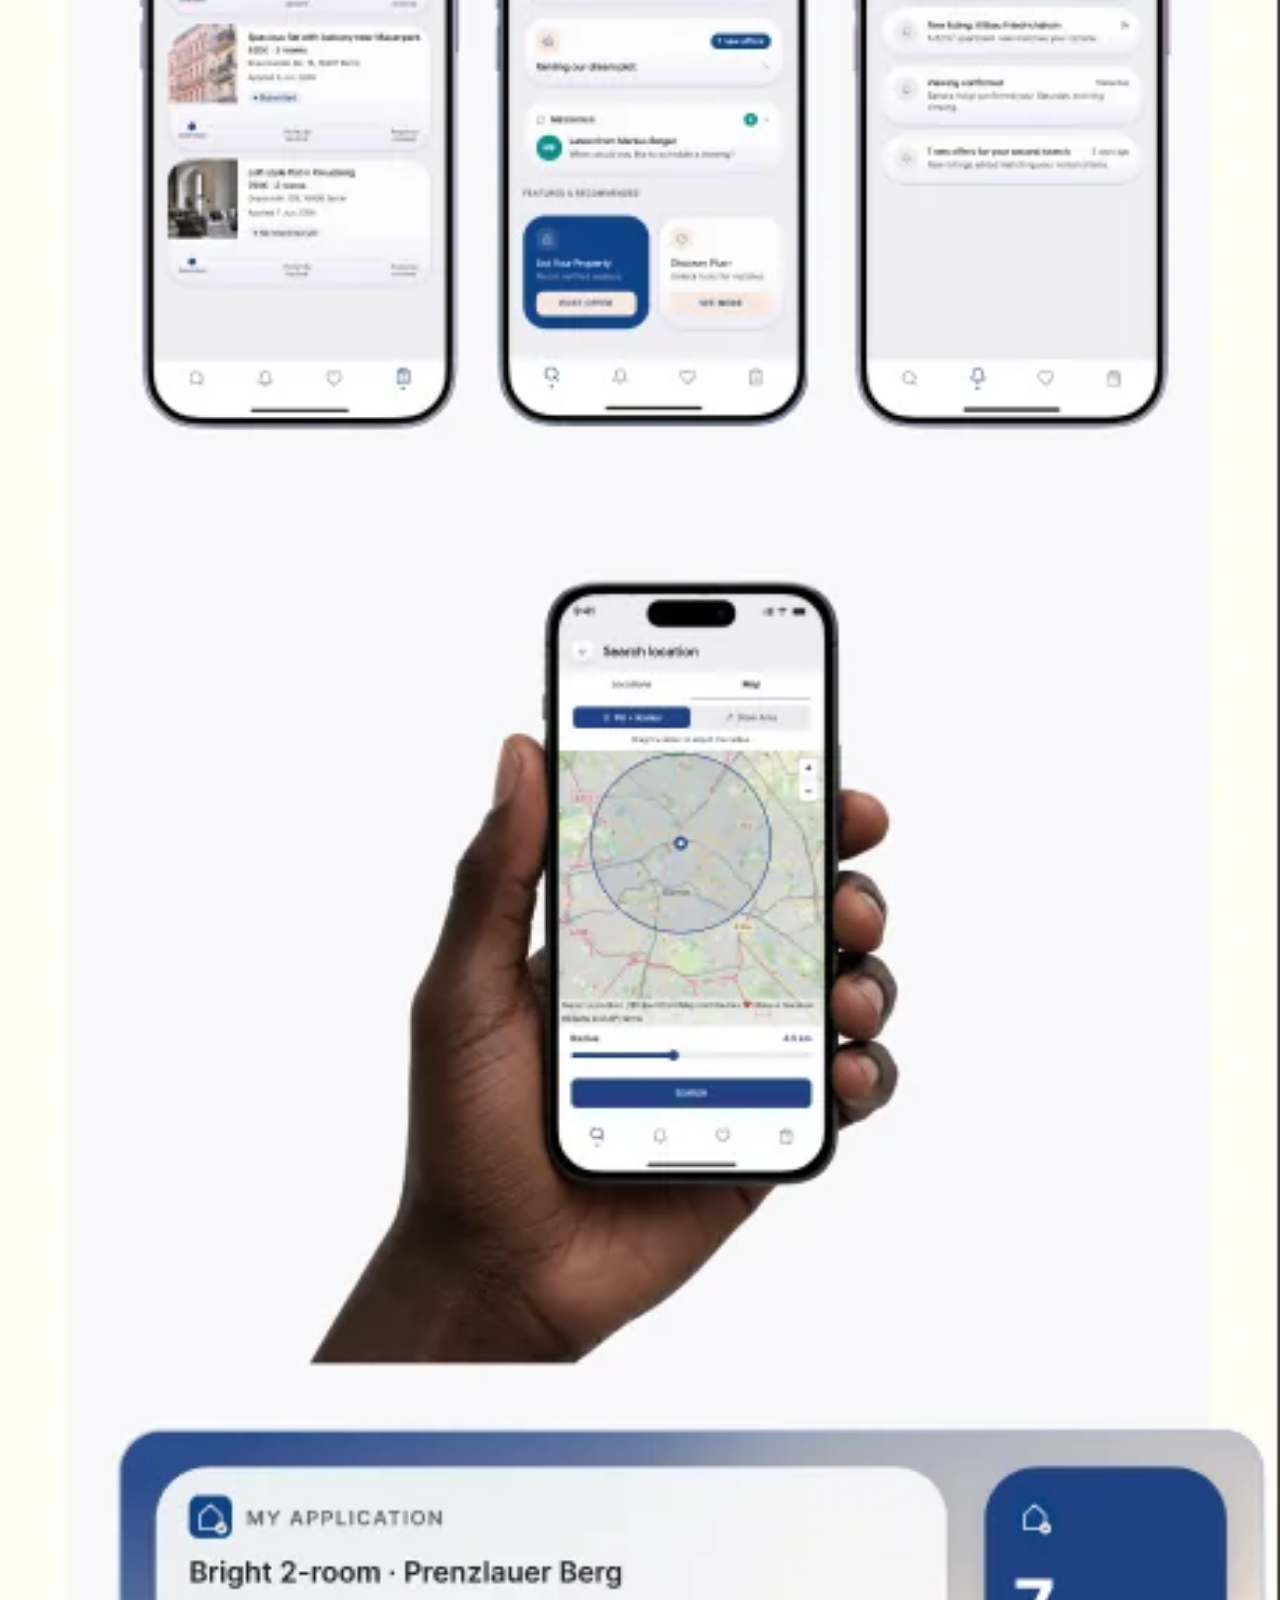
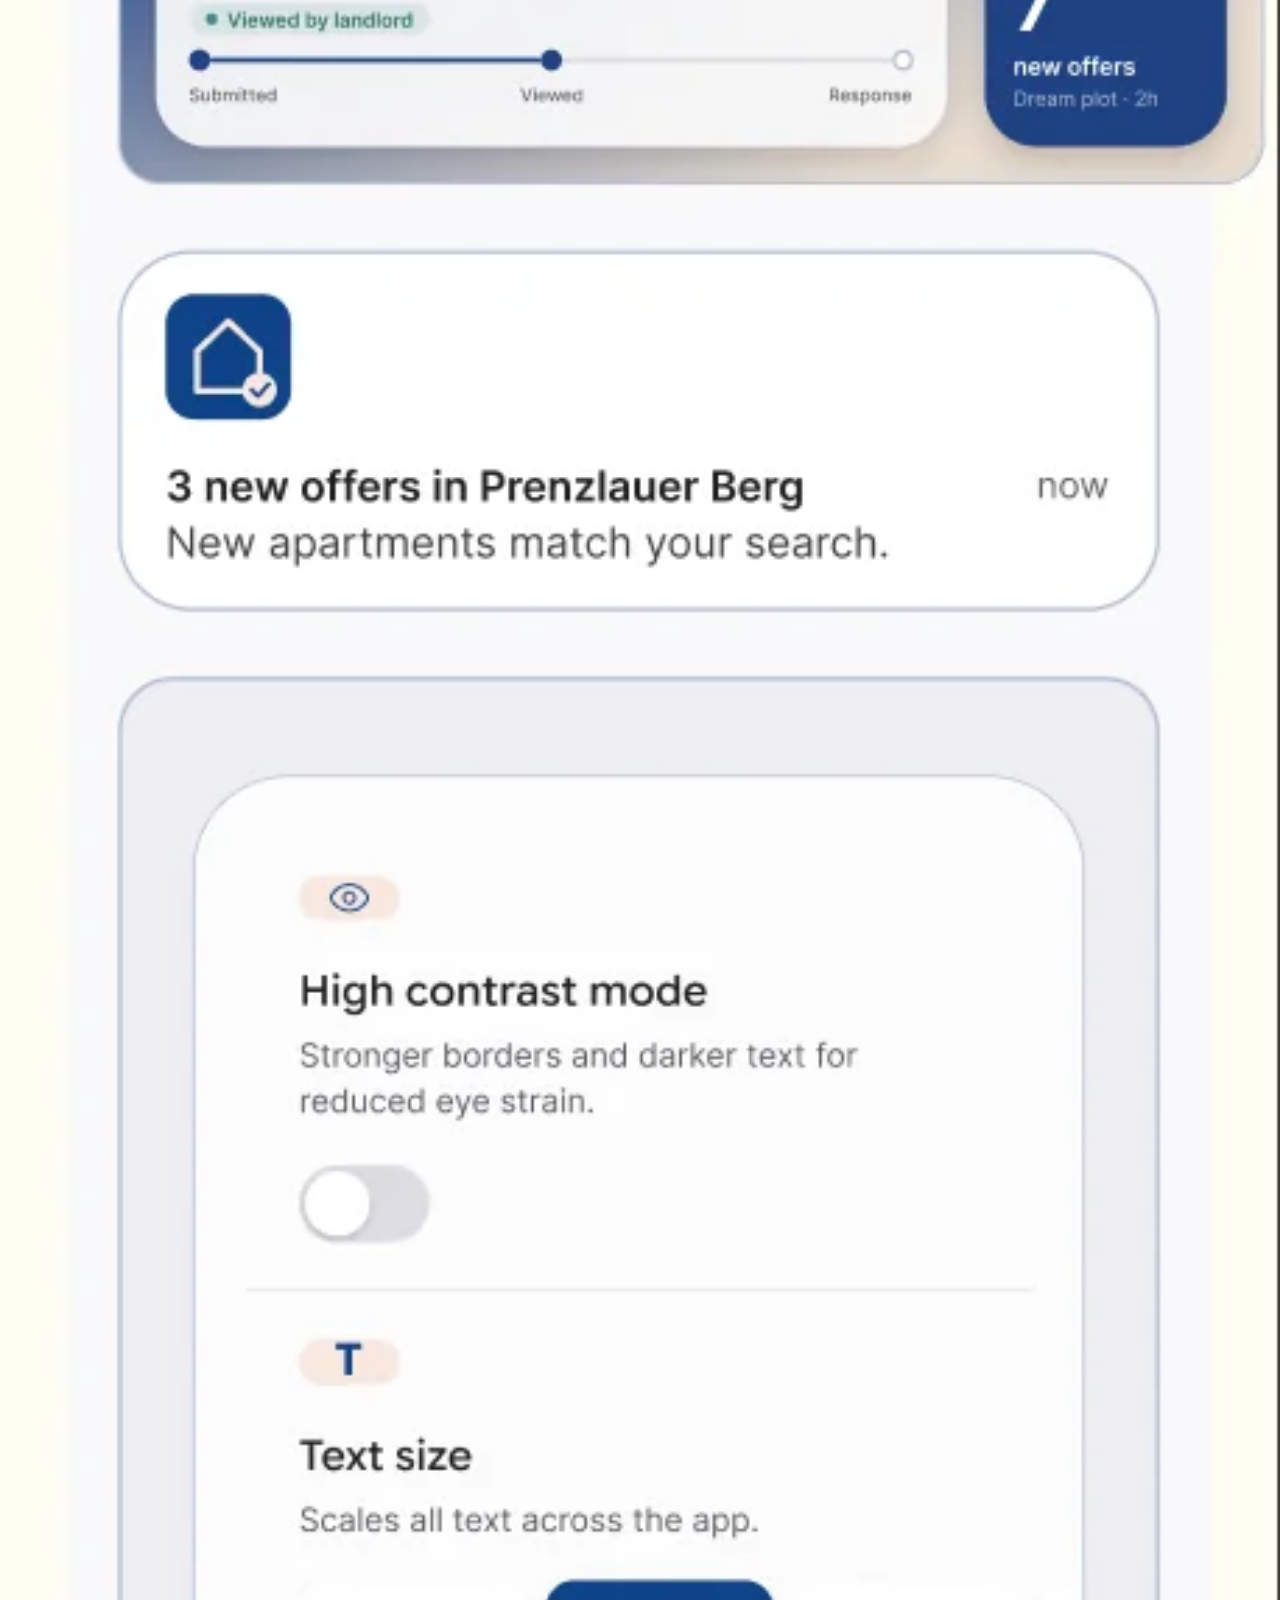
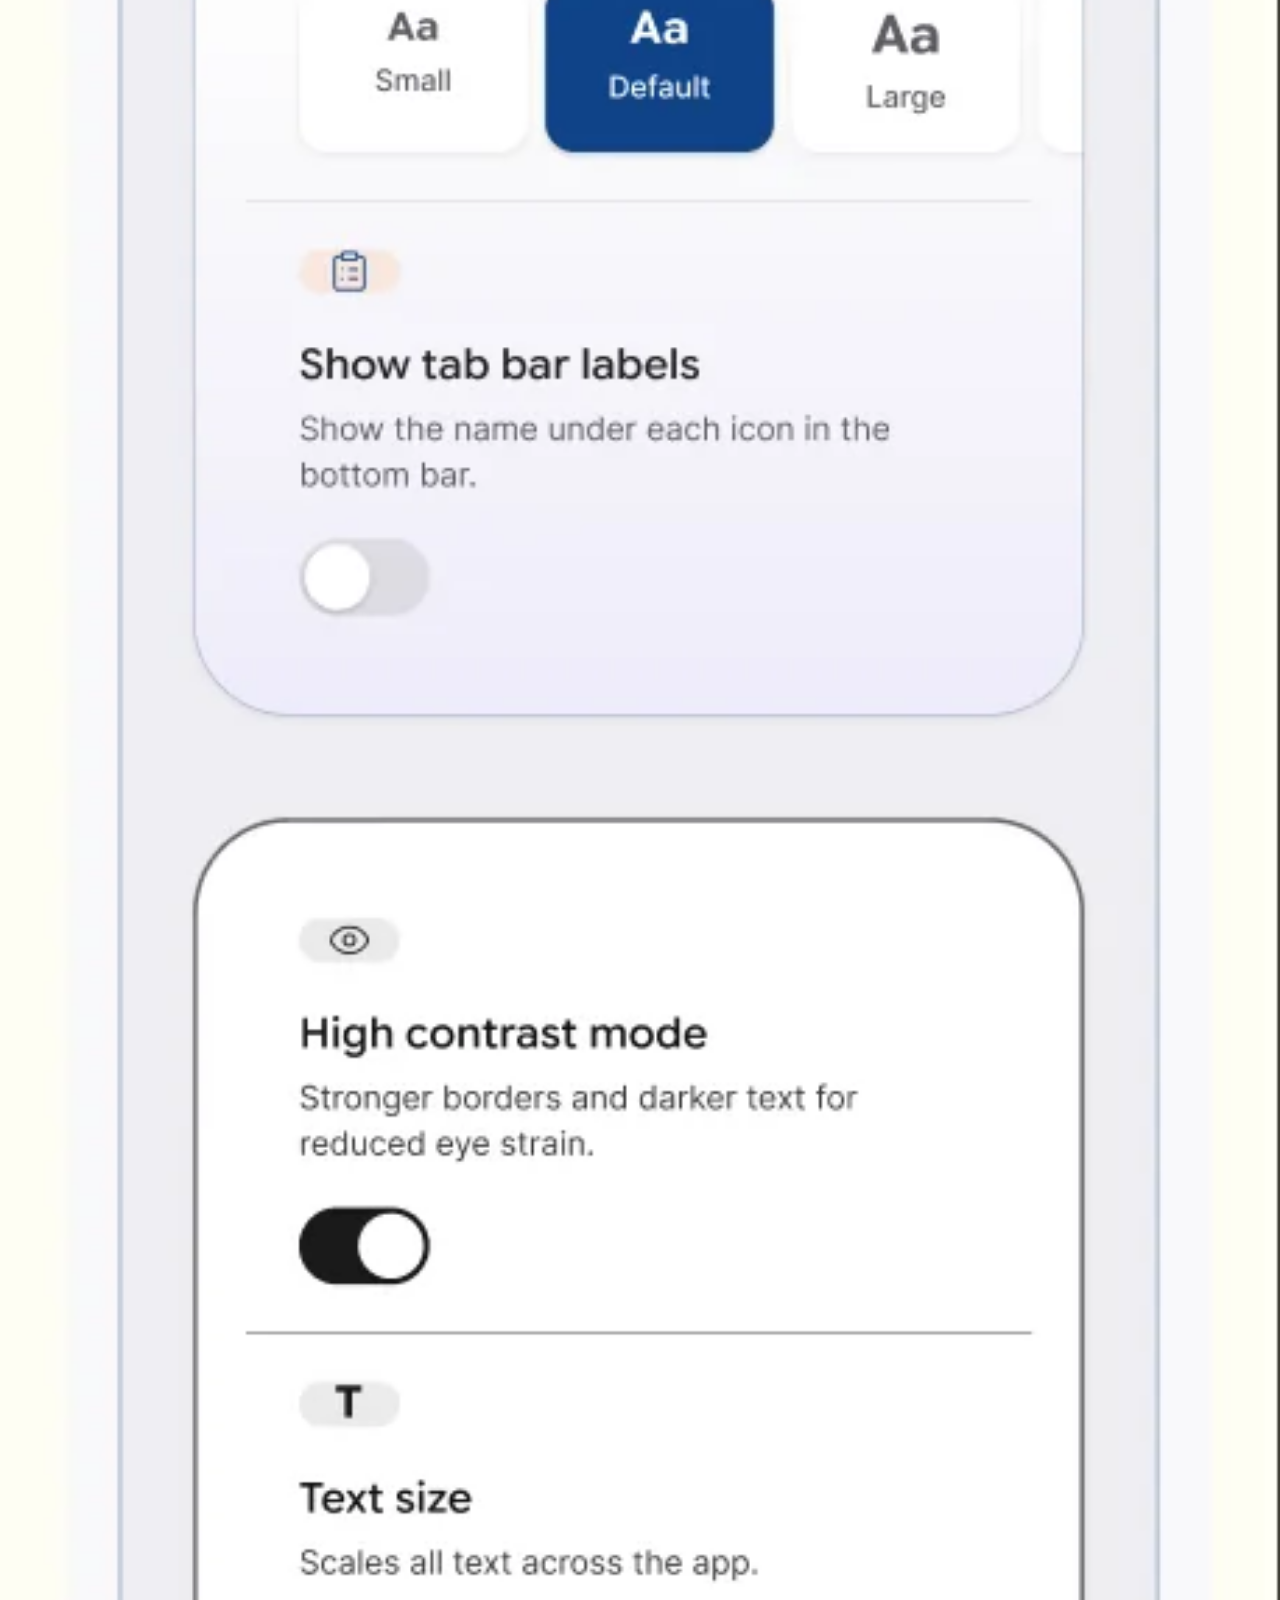
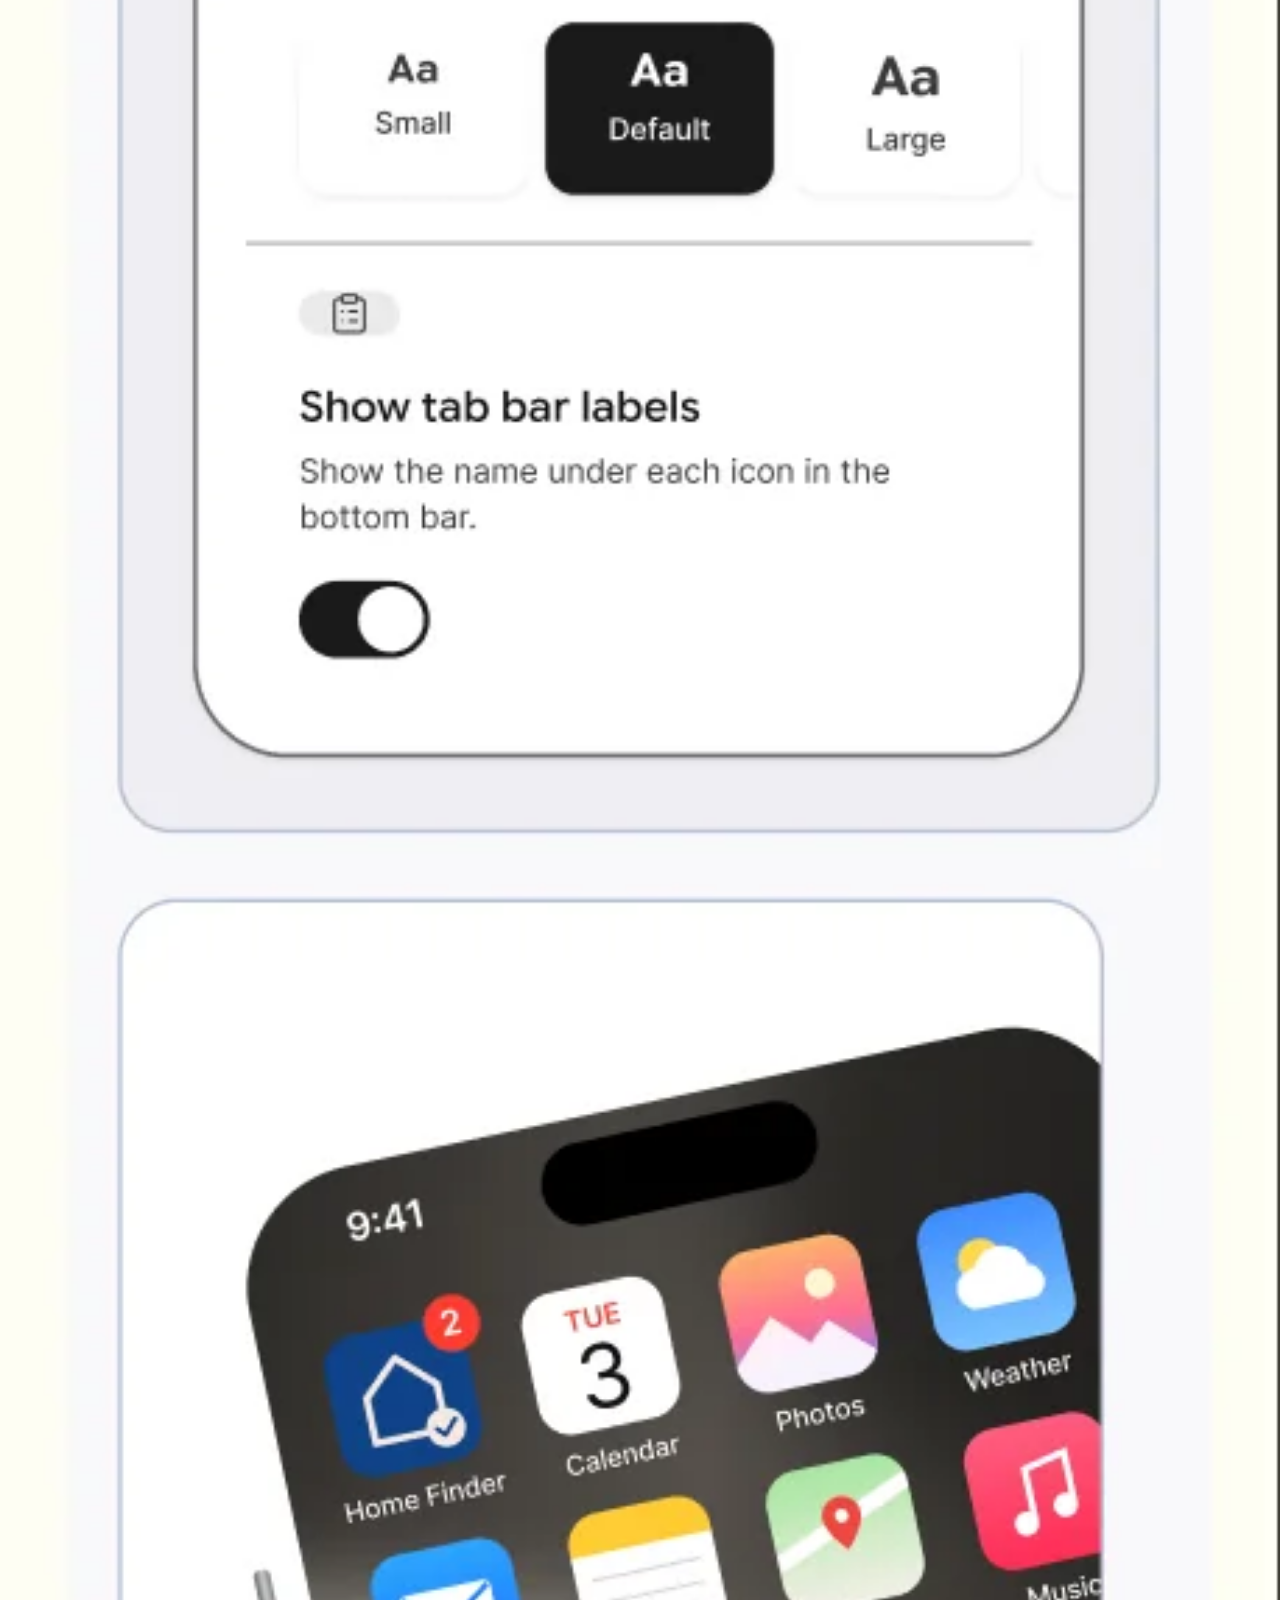
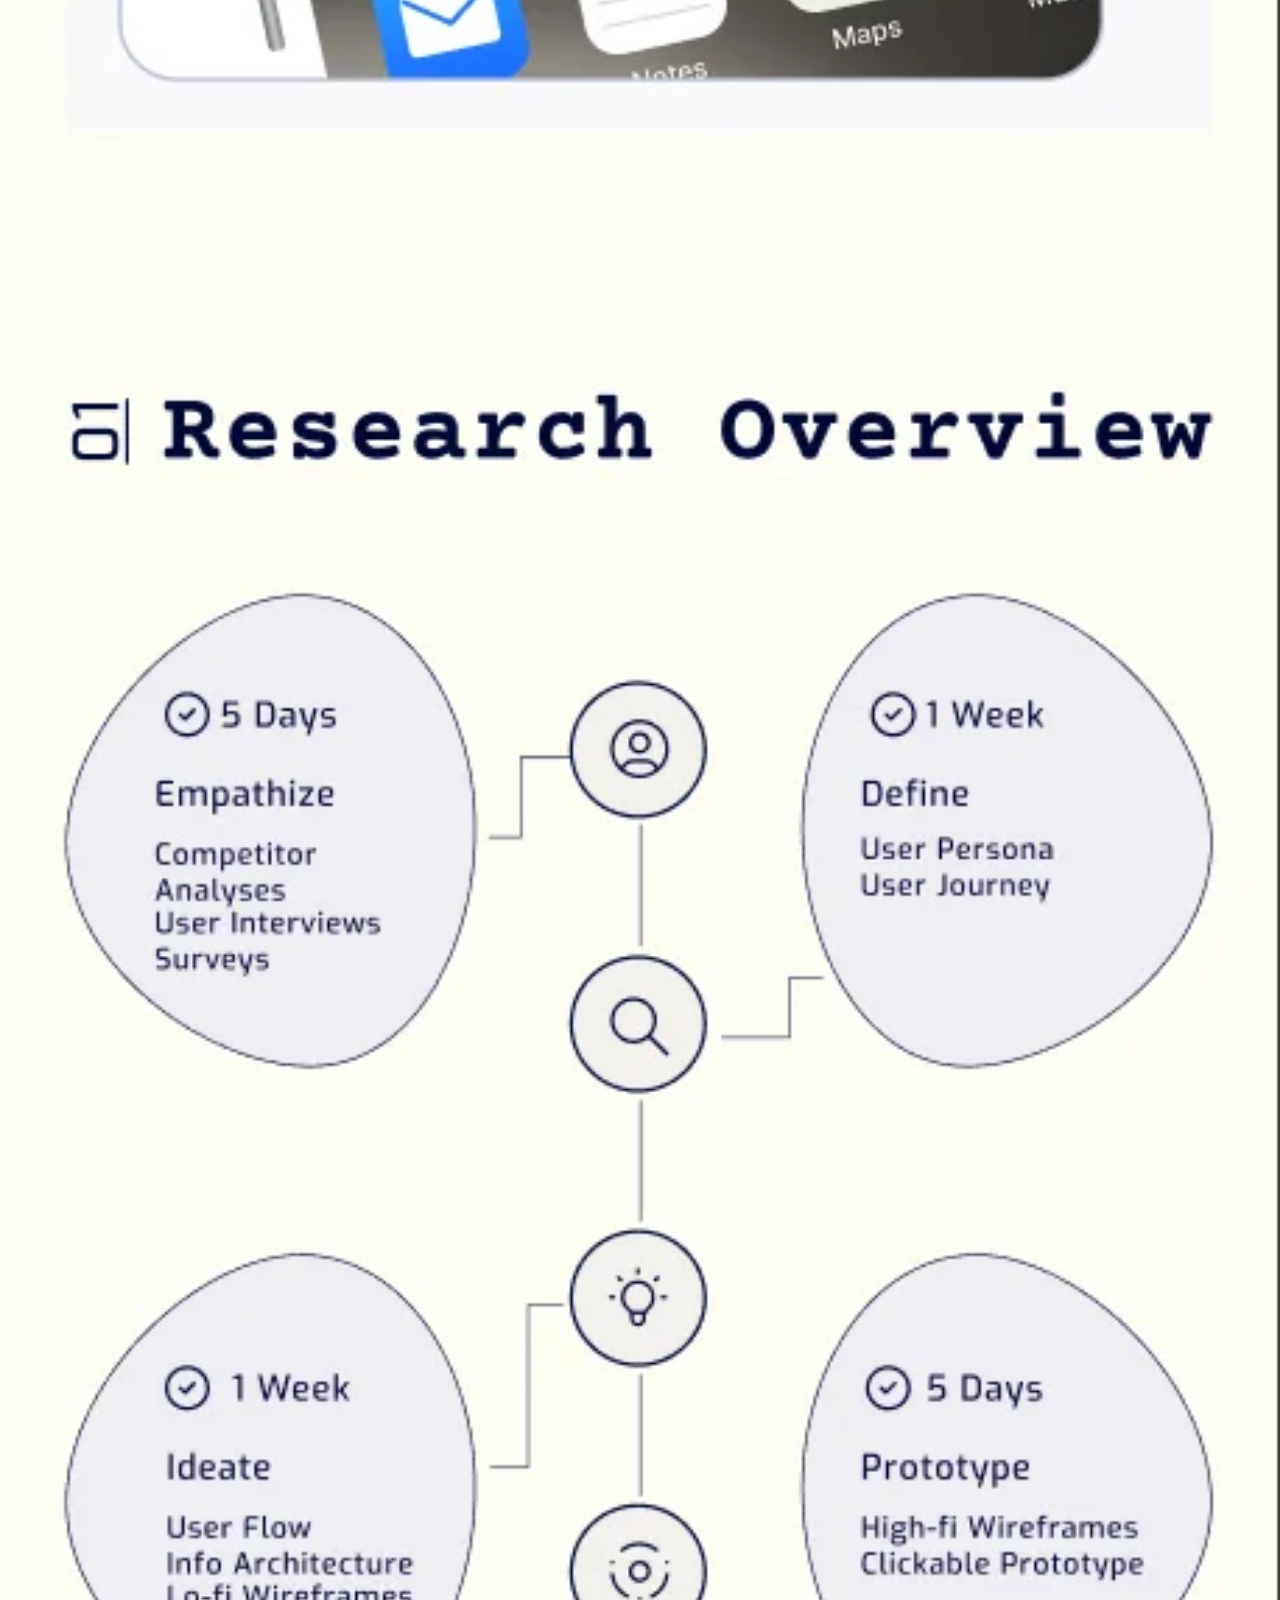
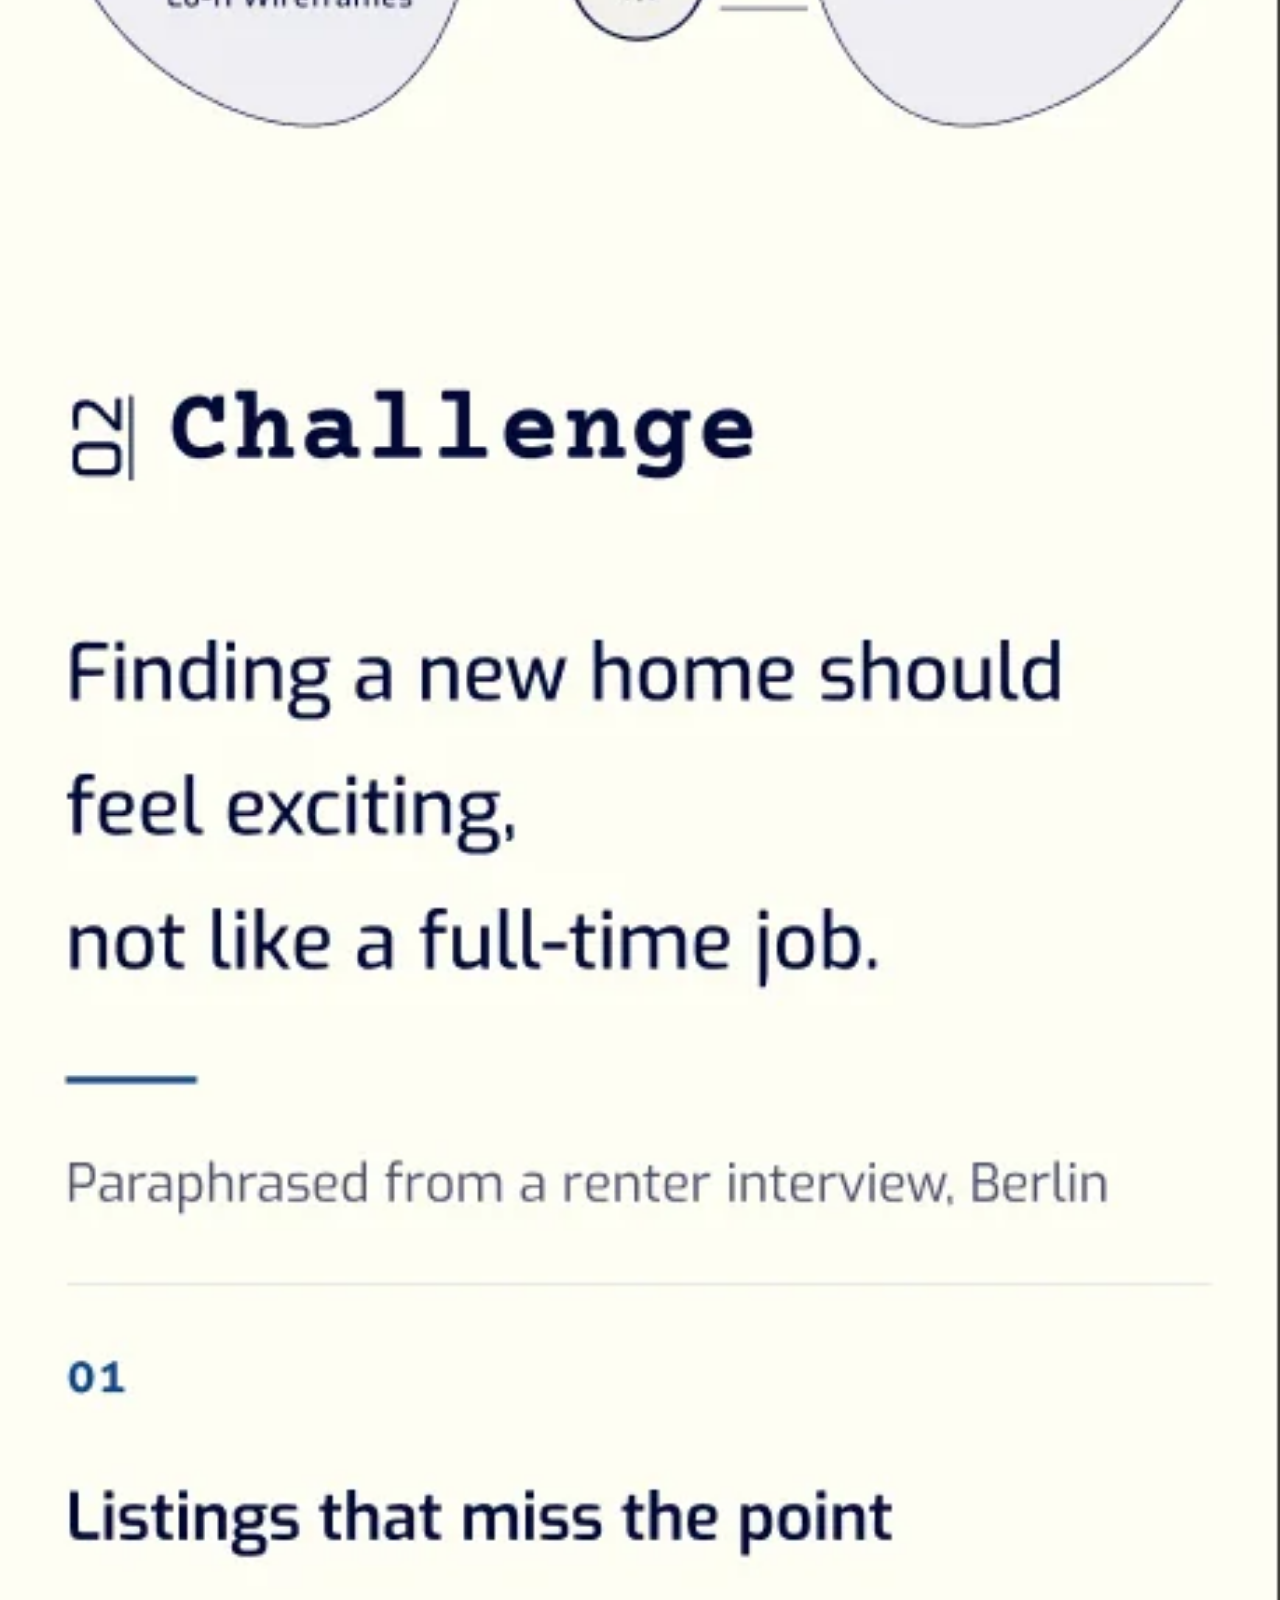
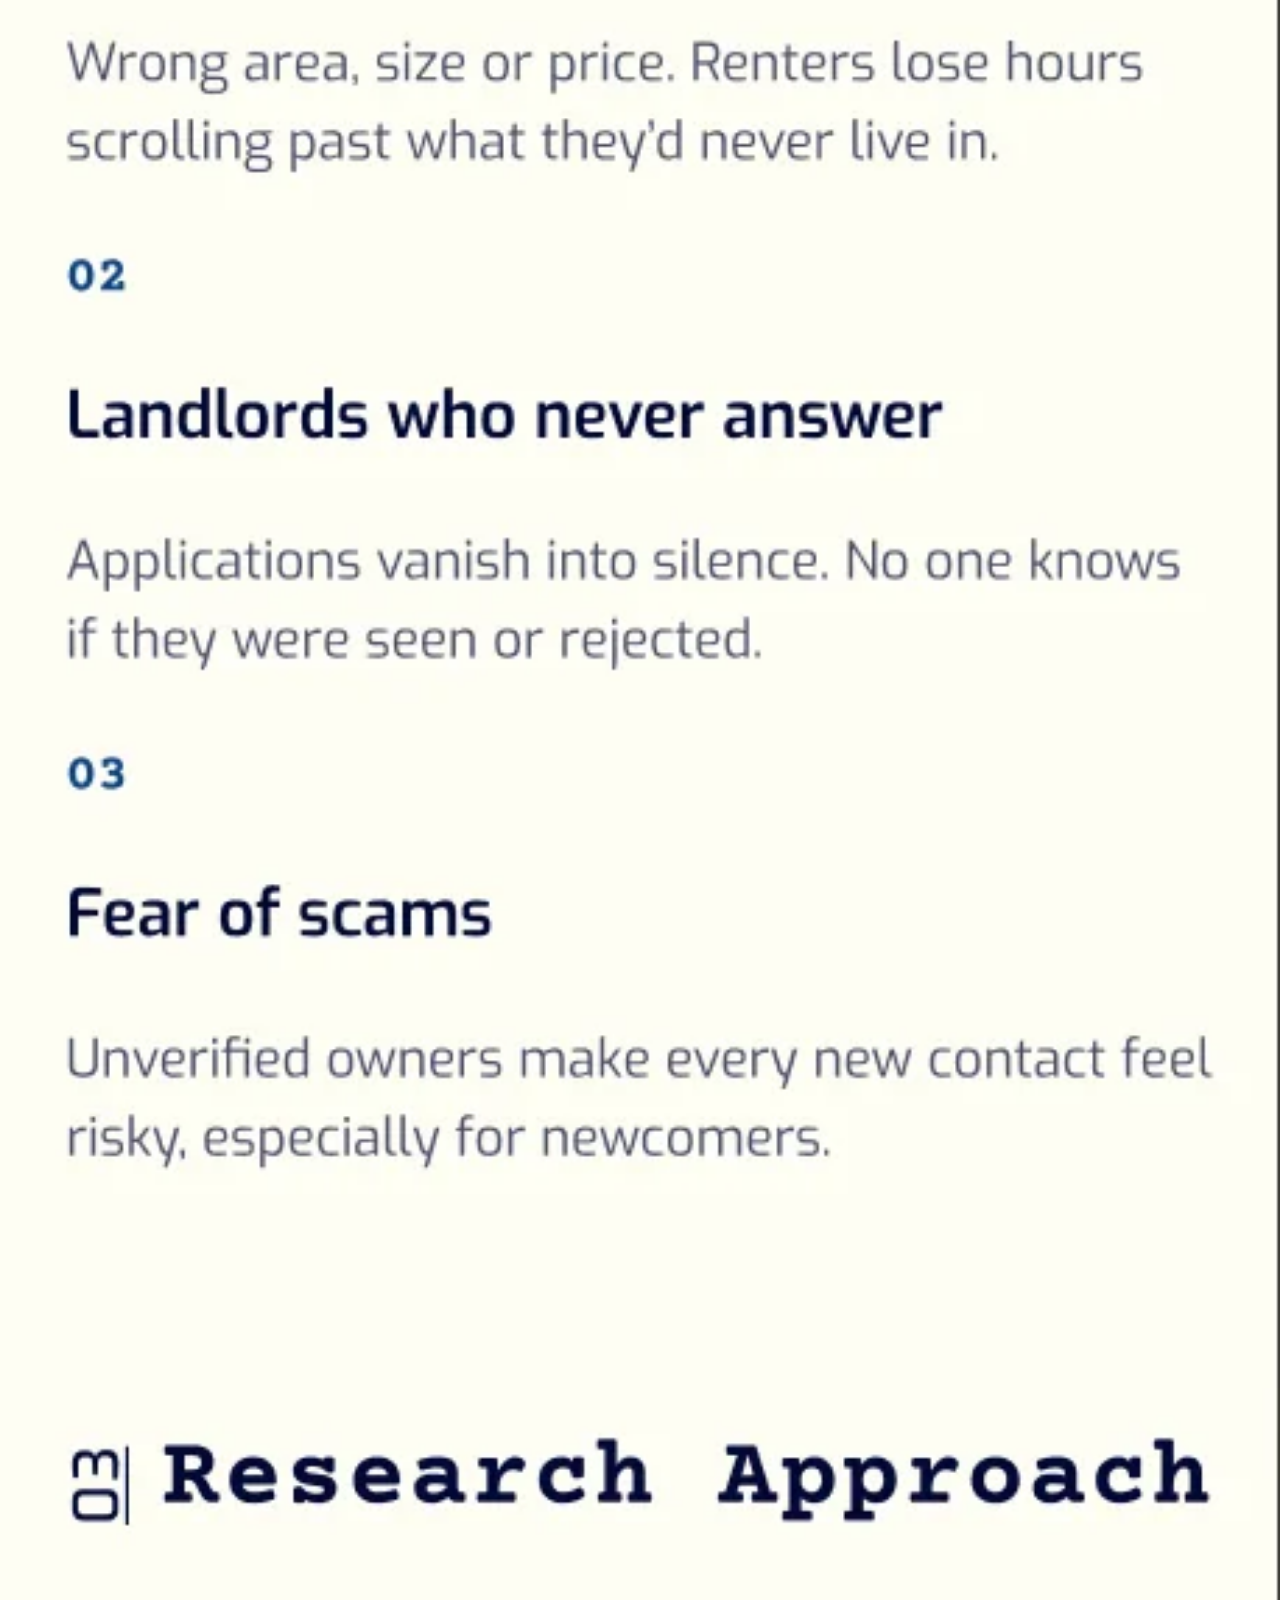
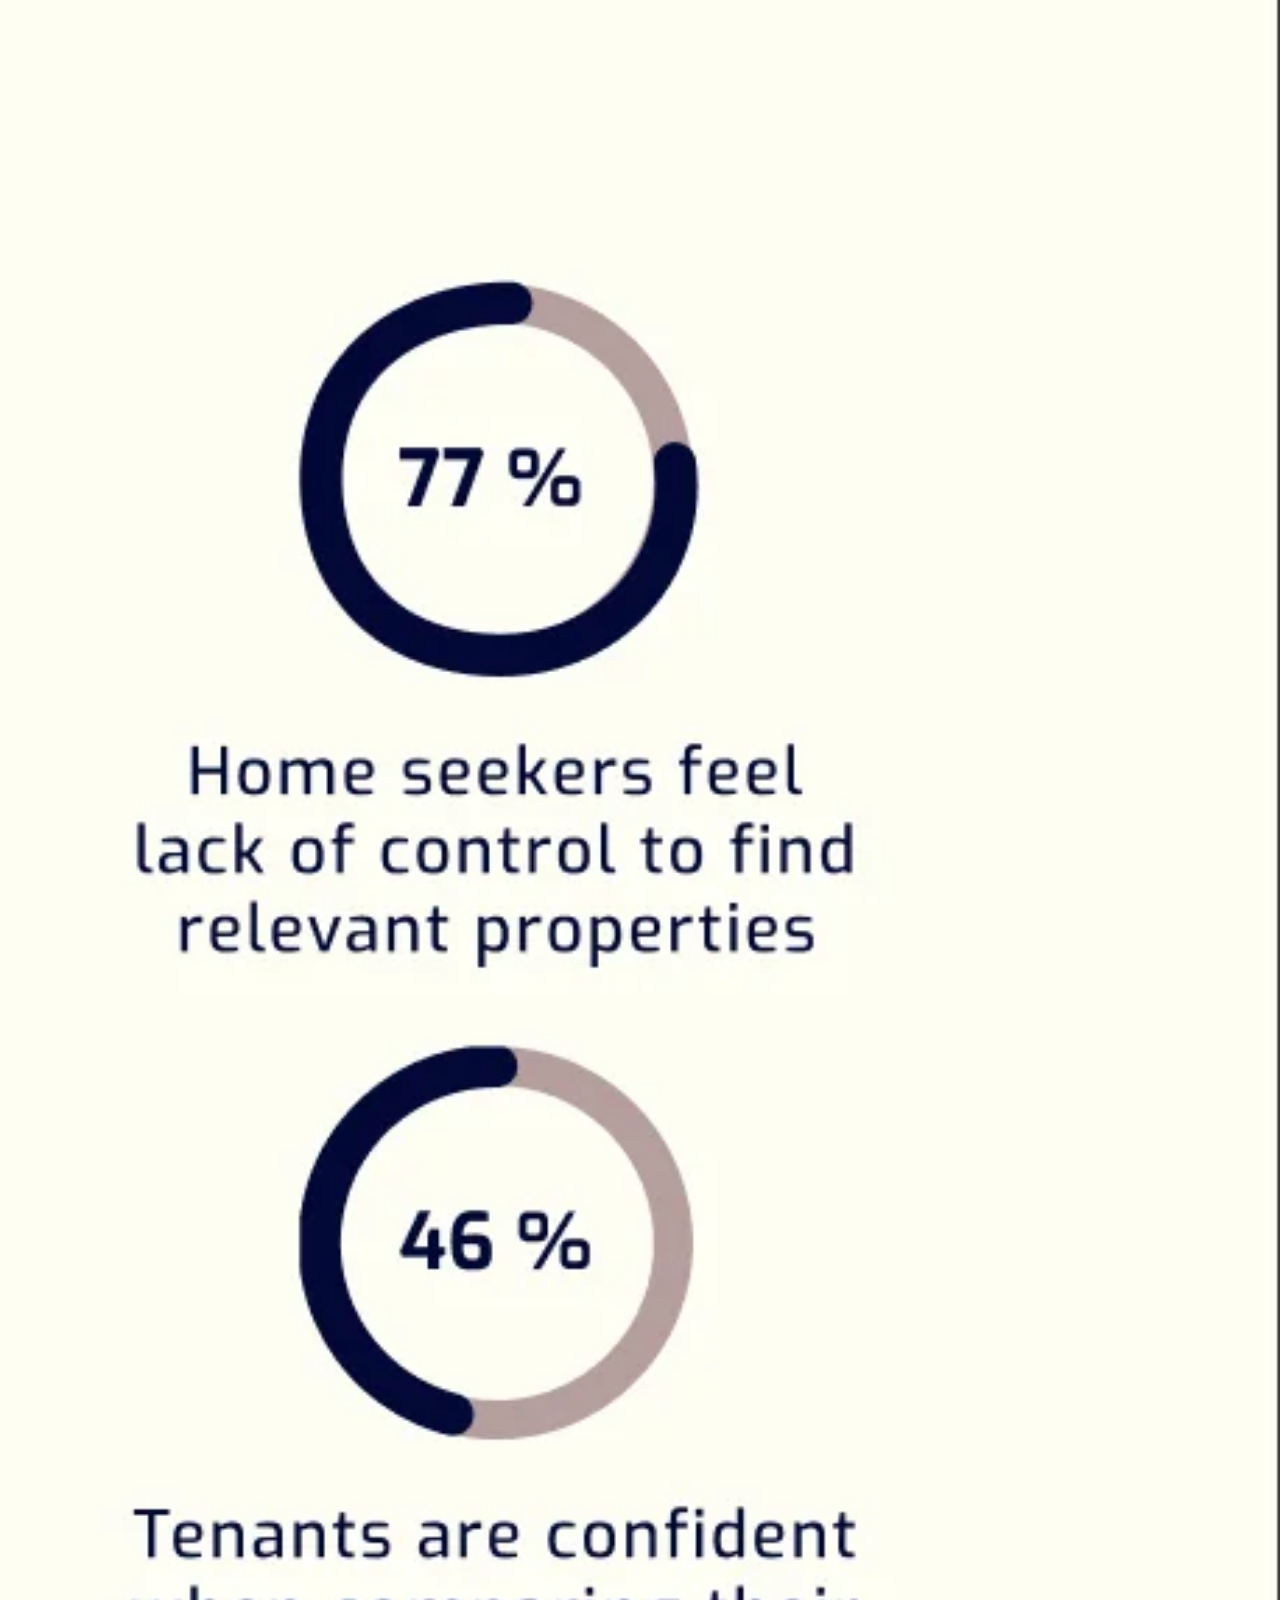
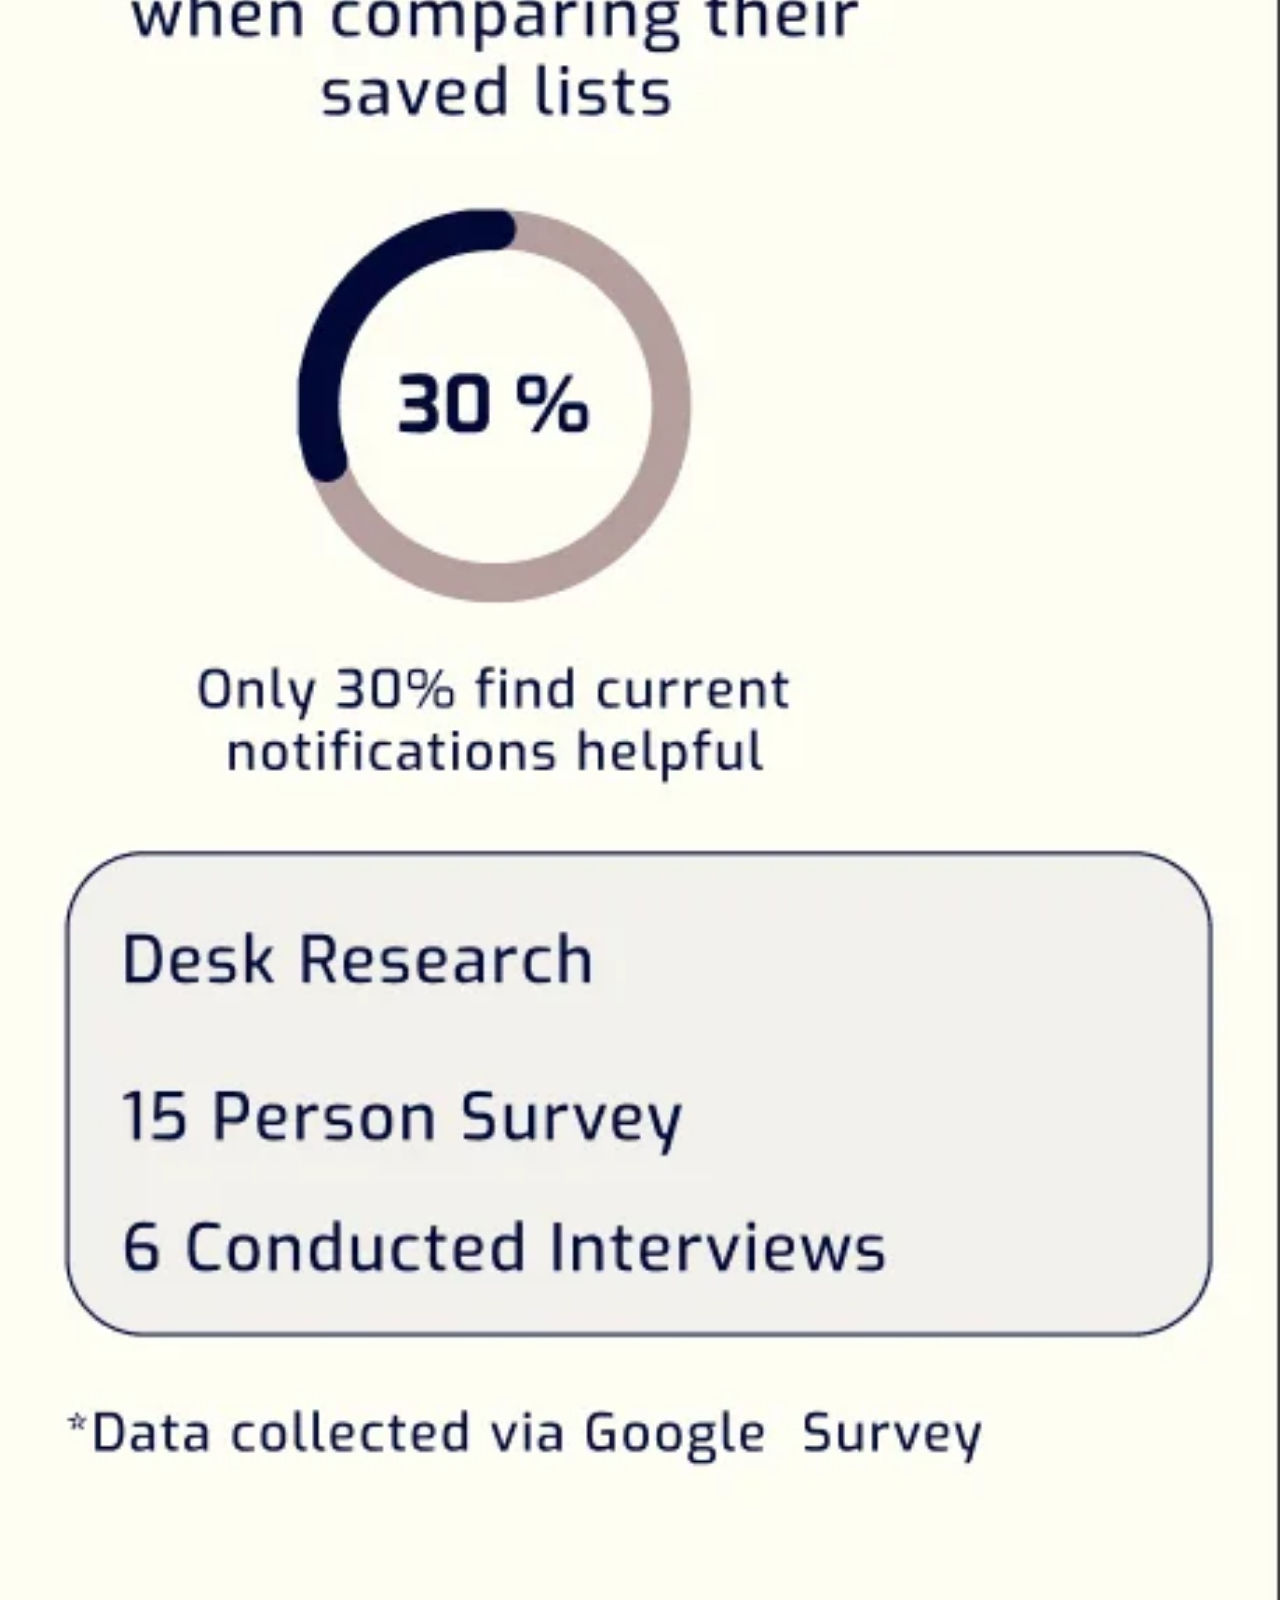
==== commit de9bfb61: "Illustrations: show each piece's name under the arc Co-Authored-By: Claude Opus 5.5 <noreply@anthrop" ====
--- a/case-study-home-finder.html
+++ b/case-study-home-finder.html
@@ -6,8 +6,8 @@
   <title>Home-Finder App — UX/UI case study — Sxoiu Coelho</title>
   <meta name="description" content="Home-Finder: a rental app that helps people in Germany find a long-term home that truly fits.">
   <link rel="icon" href="data:,">
-  <link rel="stylesheet" href="styles.css?v=202611231600">
-  <link rel="stylesheet" href="pages.css?v=202611231600">
+  <link rel="stylesheet" href="styles.css?v=202611231610">
+  <link rel="stylesheet" href="pages.css?v=202611231610">
 </head>
 <body>
 <header class="menubar">
@@ -24,26 +24,26 @@
   <main class="page__main study">
     <h1 class="visually-hidden">Home-Finder App — UX/UI case study</h1>
     <div class="study__sections">
-      <picture><source media="(max-width: 820px)" srcset="assets/case/homefinder-m-01.webp?v=202611231600" width="458" height="2960"><img src="assets/case/homefinder-d-01.webp?v=202611231600" width="1728" height="1740" alt="Home-Finder App — UX/UI case study — Hero"></picture>
-      <picture><source media="(max-width: 820px)" srcset="assets/case/homefinder-m-02.webp?v=202611231600" width="458" height="570"><img src="assets/case/homefinder-d-02.webp?v=202611231600" width="1728" height="1009" alt="Home-Finder App — UX/UI case study — Research overview" loading="lazy"></picture>
-      <picture><source media="(max-width: 820px)" srcset="assets/case/homefinder-m-03.webp?v=202611231600" width="458" height="949"><img src="assets/case/homefinder-d-03.webp?v=202611231600" width="1728" height="701" alt="Home-Finder App — UX/UI case study — Challenge" loading="lazy"></picture>
-      <picture><source media="(max-width: 820px)" srcset="assets/case/homefinder-m-04.webp?v=202611231600" width="458" height="1249"><img src="assets/case/homefinder-d-04.webp?v=202611231600" width="1728" height="601" alt="Home-Finder App — UX/UI case study — Research approach" loading="lazy"></picture>
-      <picture><source media="(max-width: 820px)" srcset="assets/case/homefinder-m-05.webp?v=202611231600" width="458" height="1410"><img src="assets/case/homefinder-d-05.webp?v=202611231600" width="1728" height="1673" alt="Home-Finder App — UX/UI case study — Persona" loading="lazy"></picture>
-      <picture><source media="(max-width: 820px)" srcset="assets/case/homefinder-m-06.webp?v=202611231600" width="458" height="895"><img src="assets/case/homefinder-d-06.webp?v=202611231600" width="1728" height="1068" alt="Home-Finder App — UX/UI case study — User journey" loading="lazy"></picture>
-      <picture><source media="(max-width: 820px)" srcset="assets/case/homefinder-m-07.webp?v=202611231600" width="458" height="717"><img src="assets/case/homefinder-d-07.webp?v=202611231600" width="1728" height="734" alt="Home-Finder App — UX/UI case study — User flow" loading="lazy"></picture>
-      <picture><source media="(max-width: 820px)" srcset="assets/case/homefinder-m-08.webp?v=202611231600" width="458" height="683"><img src="assets/case/homefinder-d-08.webp?v=202611231600" width="1728" height="739" alt="Home-Finder App — UX/UI case study — Ideation" loading="lazy"></picture>
-      <picture><source media="(max-width: 820px)" srcset="assets/case/homefinder-m-09.webp?v=202611231600" width="458" height="697"><img src="assets/case/homefinder-d-09.webp?v=202611231600" width="1728" height="533" alt="Home-Finder App — UX/UI case study — How might we" loading="lazy"></picture>
-      <picture><source media="(max-width: 820px)" srcset="assets/case/homefinder-m-10.webp?v=202611231600" width="458" height="675"><img src="assets/case/homefinder-d-10.webp?v=202611231600" width="1728" height="680" alt="Home-Finder App — UX/UI case study — Information architecture" loading="lazy"></picture>
-      <picture><source media="(max-width: 820px)" srcset="assets/case/homefinder-m-11.webp?v=202611231600" width="458" height="576"><img src="assets/case/homefinder-d-11.webp?v=202611231600" width="1728" height="600" alt="Home-Finder App — UX/UI case study — Lo-fi wireframes" loading="lazy"></picture>
-      <picture><source media="(max-width: 820px)" srcset="assets/case/homefinder-m-12.webp?v=202611231600" width="458" height="4118"><img src="assets/case/homefinder-d-12.webp?v=202611231600" width="1728" height="2116" alt="Home-Finder App — UX/UI case study — Key decision 1" loading="lazy"></picture>
-      <picture><source media="(max-width: 820px)" srcset="assets/case/homefinder-m-13.webp?v=202611231600" width="458" height="3799"><img src="assets/case/homefinder-d-13.webp?v=202611231600" width="1728" height="2109" alt="Home-Finder App — UX/UI case study — Key decision 2" loading="lazy"></picture>
-      <picture><source media="(max-width: 820px)" srcset="assets/case/homefinder-m-14.webp?v=202611231600" width="458" height="4228"><img src="assets/case/homefinder-d-14.webp?v=202611231600" width="1728" height="2081" alt="Home-Finder App — UX/UI case study — Key decision 3" loading="lazy"></picture>
-      <picture><source media="(max-width: 820px)" srcset="assets/case/homefinder-m-15.webp?v=202611231600" width="458" height="708"><img src="assets/case/homefinder-d-15.webp?v=202611231600" width="1728" height="533" alt="Home-Finder App — UX/UI case study — Validation" loading="lazy"></picture>
-      <picture><source media="(max-width: 820px)" srcset="assets/case/homefinder-m-16.webp?v=202611231600" width="458" height="3837"><img src="assets/case/homefinder-d-16.webp?v=202611231600" width="1728" height="1092" alt="Home-Finder App — UX/UI case study — Design system" loading="lazy"></picture>
-      <picture><source media="(max-width: 820px)" srcset="assets/case/homefinder-m-17.webp?v=202611231600" width="458" height="446"><img src="assets/case/homefinder-d-17.webp?v=202611231600" width="1728" height="651" alt="Home-Finder App — UX/UI case study — AI in my process" loading="lazy"></picture>
-      <picture><source media="(max-width: 820px)" srcset="assets/case/homefinder-m-18.webp?v=202611231600" width="458" height="3929"><img src="assets/case/homefinder-d-18.webp?v=202611231600" width="1728" height="2830" alt="Home-Finder App — UX/UI case study — Key interactions" loading="lazy"></picture>
+      <picture><source media="(max-width: 820px)" srcset="assets/case/homefinder-m-01.webp?v=202611231610" width="458" height="2960"><img src="assets/case/homefinder-d-01.webp?v=202611231610" width="1728" height="1740" alt="Home-Finder App — UX/UI case study — Hero"></picture>
+      <picture><source media="(max-width: 820px)" srcset="assets/case/homefinder-m-02.webp?v=202611231610" width="458" height="570"><img src="assets/case/homefinder-d-02.webp?v=202611231610" width="1728" height="1009" alt="Home-Finder App — UX/UI case study — Research overview" loading="lazy"></picture>
+      <picture><source media="(max-width: 820px)" srcset="assets/case/homefinder-m-03.webp?v=202611231610" width="458" height="949"><img src="assets/case/homefinder-d-03.webp?v=202611231610" width="1728" height="701" alt="Home-Finder App — UX/UI case study — Challenge" loading="lazy"></picture>
+      <picture><source media="(max-width: 820px)" srcset="assets/case/homefinder-m-04.webp?v=202611231610" width="458" height="1249"><img src="assets/case/homefinder-d-04.webp?v=202611231610" width="1728" height="601" alt="Home-Finder App — UX/UI case study — Research approach" loading="lazy"></picture>
+      <picture><source media="(max-width: 820px)" srcset="assets/case/homefinder-m-05.webp?v=202611231610" width="458" height="1410"><img src="assets/case/homefinder-d-05.webp?v=202611231610" width="1728" height="1673" alt="Home-Finder App — UX/UI case study — Persona" loading="lazy"></picture>
+      <picture><source media="(max-width: 820px)" srcset="assets/case/homefinder-m-06.webp?v=202611231610" width="458" height="895"><img src="assets/case/homefinder-d-06.webp?v=202611231610" width="1728" height="1068" alt="Home-Finder App — UX/UI case study — User journey" loading="lazy"></picture>
+      <picture><source media="(max-width: 820px)" srcset="assets/case/homefinder-m-07.webp?v=202611231610" width="458" height="717"><img src="assets/case/homefinder-d-07.webp?v=202611231610" width="1728" height="734" alt="Home-Finder App — UX/UI case study — User flow" loading="lazy"></picture>
+      <picture><source media="(max-width: 820px)" srcset="assets/case/homefinder-m-08.webp?v=202611231610" width="458" height="683"><img src="assets/case/homefinder-d-08.webp?v=202611231610" width="1728" height="739" alt="Home-Finder App — UX/UI case study — Ideation" loading="lazy"></picture>
+      <picture><source media="(max-width: 820px)" srcset="assets/case/homefinder-m-09.webp?v=202611231610" width="458" height="697"><img src="assets/case/homefinder-d-09.webp?v=202611231610" width="1728" height="533" alt="Home-Finder App — UX/UI case study — How might we" loading="lazy"></picture>
+      <picture><source media="(max-width: 820px)" srcset="assets/case/homefinder-m-10.webp?v=202611231610" width="458" height="675"><img src="assets/case/homefinder-d-10.webp?v=202611231610" width="1728" height="680" alt="Home-Finder App — UX/UI case study — Information architecture" loading="lazy"></picture>
+      <picture><source media="(max-width: 820px)" srcset="assets/case/homefinder-m-11.webp?v=202611231610" width="458" height="576"><img src="assets/case/homefinder-d-11.webp?v=202611231610" width="1728" height="600" alt="Home-Finder App — UX/UI case study — Lo-fi wireframes" loading="lazy"></picture>
+      <picture><source media="(max-width: 820px)" srcset="assets/case/homefinder-m-12.webp?v=202611231610" width="458" height="4118"><img src="assets/case/homefinder-d-12.webp?v=202611231610" width="1728" height="2116" alt="Home-Finder App — UX/UI case study — Key decision 1" loading="lazy"></picture>
+      <picture><source media="(max-width: 820px)" srcset="assets/case/homefinder-m-13.webp?v=202611231610" width="458" height="3799"><img src="assets/case/homefinder-d-13.webp?v=202611231610" width="1728" height="2109" alt="Home-Finder App — UX/UI case study — Key decision 2" loading="lazy"></picture>
+      <picture><source media="(max-width: 820px)" srcset="assets/case/homefinder-m-14.webp?v=202611231610" width="458" height="4228"><img src="assets/case/homefinder-d-14.webp?v=202611231610" width="1728" height="2081" alt="Home-Finder App — UX/UI case study — Key decision 3" loading="lazy"></picture>
+      <picture><source media="(max-width: 820px)" srcset="assets/case/homefinder-m-15.webp?v=202611231610" width="458" height="708"><img src="assets/case/homefinder-d-15.webp?v=202611231610" width="1728" height="533" alt="Home-Finder App — UX/UI case study — Validation" loading="lazy"></picture>
+      <picture><source media="(max-width: 820px)" srcset="assets/case/homefinder-m-16.webp?v=202611231610" width="458" height="3837"><img src="assets/case/homefinder-d-16.webp?v=202611231610" width="1728" height="1092" alt="Home-Finder App — UX/UI case study — Design system" loading="lazy"></picture>
+      <picture><source media="(max-width: 820px)" srcset="assets/case/homefinder-m-17.webp?v=202611231610" width="458" height="446"><img src="assets/case/homefinder-d-17.webp?v=202611231610" width="1728" height="651" alt="Home-Finder App — UX/UI case study — AI in my process" loading="lazy"></picture>
+      <picture><source media="(max-width: 820px)" srcset="assets/case/homefinder-m-18.webp?v=202611231610" width="458" height="3929"><img src="assets/case/homefinder-d-18.webp?v=202611231610" width="1728" height="2830" alt="Home-Finder App — UX/UI case study — Key interactions" loading="lazy"></picture>
       <div class="study__slide">
-  <picture><source media="(max-width: 820px)" srcset="assets/case/homefinder-m-19.webp?v=202611231600" width="458" height="158"><img src="assets/case/homefinder-d-19.webp?v=202611231600" width="1728" height="140" alt="Home-Finder App — UX/UI case study — End" loading="lazy"></picture>
+  <picture><source media="(max-width: 820px)" srcset="assets/case/homefinder-m-19.webp?v=202611231610" width="458" height="158"><img src="assets/case/homefinder-d-19.webp?v=202611231610" width="1728" height="140" alt="Home-Finder App — UX/UI case study — End" loading="lazy"></picture>
         <a class="study__link" style="--dx:778;--dy:0;--dw:155;--mx:20;--my:0;--mw:155" href="https://coelhoxs.github.io/HomeFinder/" target="_blank" rel="noopener"><span class="pill pill--fit">Prototype Link</span></a>
       </div>
     </div>
@@ -56,6 +56,6 @@
 </div>
 
 <dialog class="lightbox"><img src="" alt=""><button class="lightbox__close" aria-label="Close">×</button></dialog>
-<script src="script.js?v=202611231600"></script>
+<script src="script.js?v=202611231610"></script>
 </body>
 </html>
--- a/pages.css
+++ b/pages.css
@@ -143,7 +143,8 @@
 .arc__card:not(.is-front):hover { --s: 1.06; }
 .arc__card.no-anim { transition: none; }
 .arc__bar { position: relative; z-index: 20; margin-top: -150px; display: flex; align-items: center; justify-content: center; gap: 28px; }
-.arc__count { font: 700 30px/1.2 var(--font-display); color: #01092f; min-width: 150px; }
+.arc__title { font: 700 28px/1.2 var(--font-display); color: #01092f; min-width: 280px; }
+.arc__count { margin-top: 8px; font: 500 14px/1.4 var(--font-body); color: #6b6b7a; letter-spacing: .04em; }
 .arc__arrow {
   width: 44px; height: 44px; border-radius: 22px;
   background: #fff; border: 1px solid #d9d9e0;
@@ -162,7 +163,8 @@
   .arc__stage { height: 330px; }
   .arc__card { top: calc(var(--r) + 100px); border-radius: 9px; }
   .arc__bar { margin-top: -60px; gap: 18px; }
-  .arc__count { font-size: 22px; min-width: 100px; }
+  .arc__title { font-size: 19px; min-width: 0; max-width: 220px; }
+  .arc__count { font-size: 12px; }
   .arc__arrow { width: 38px; height: 38px; font-size: 19px; }
   .arc__hint { font-size: 13px; }
   .arc + .prose { margin-top: 44px; }
